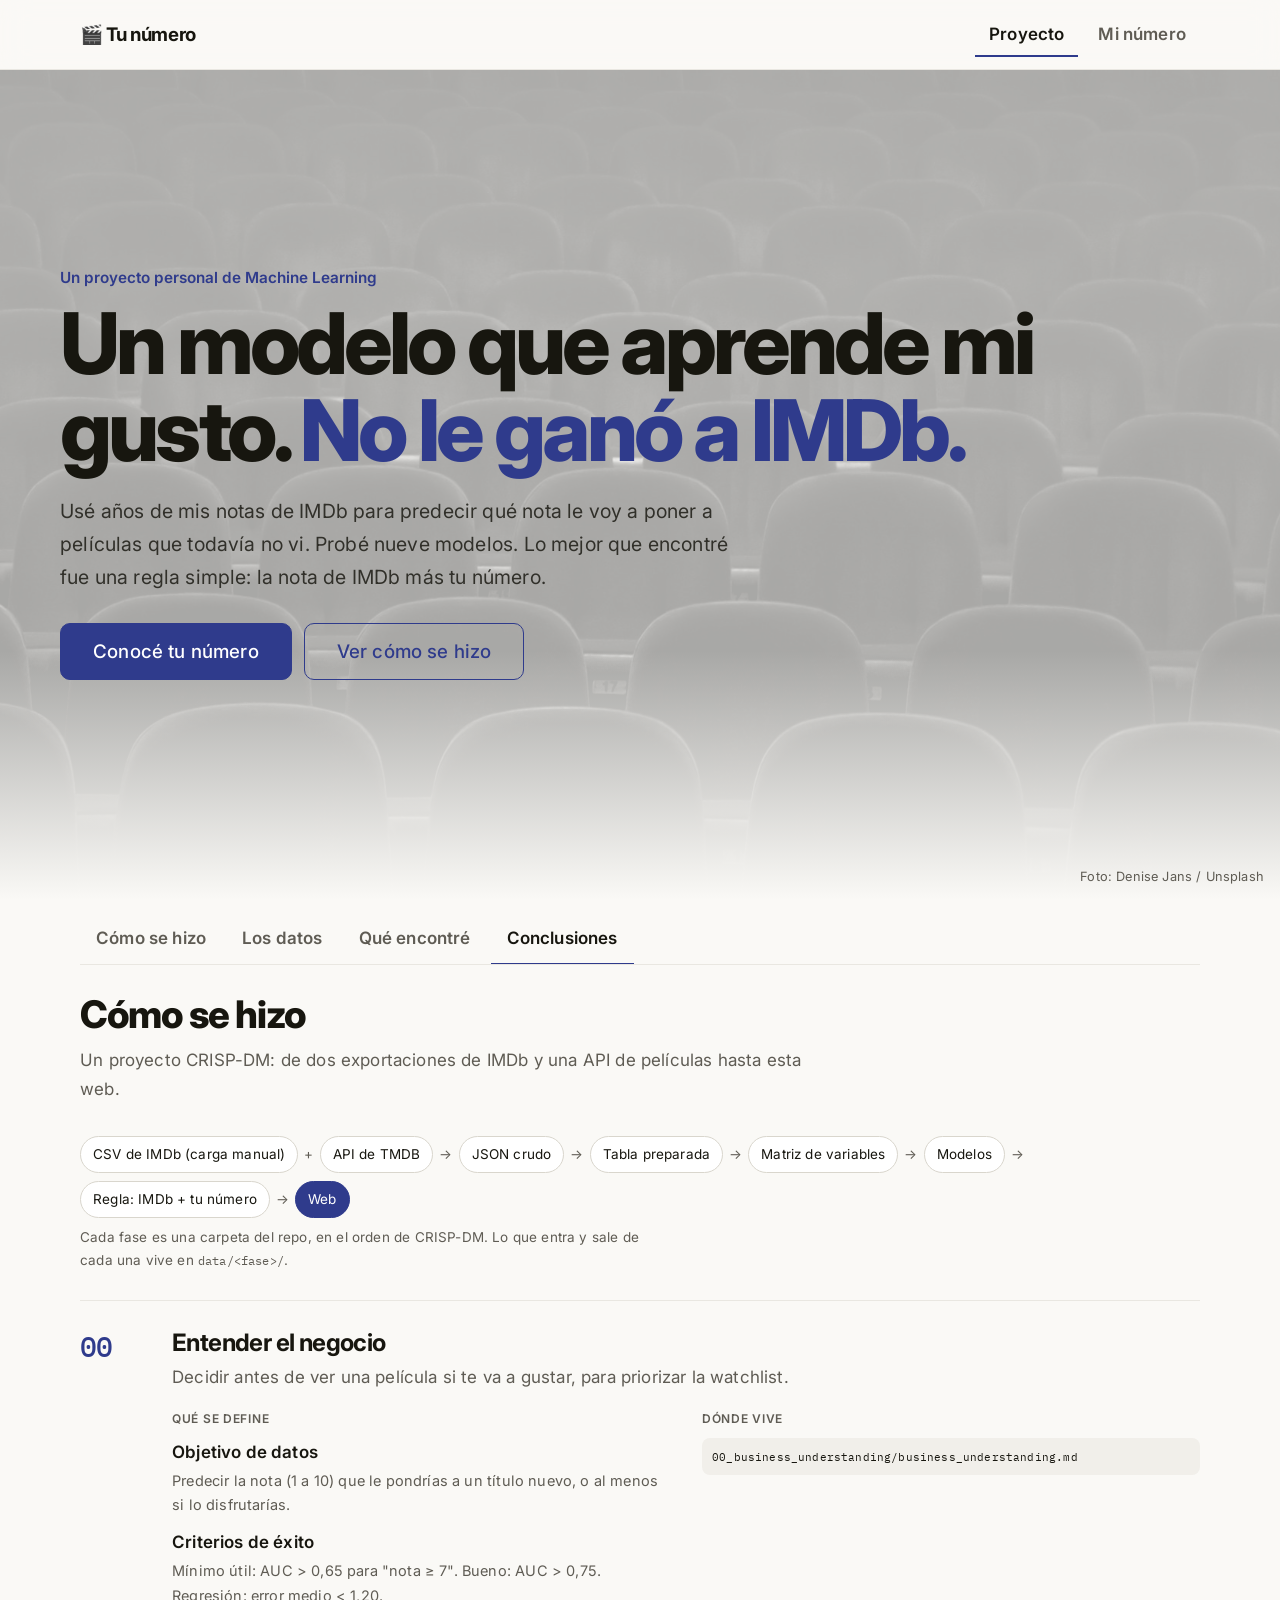
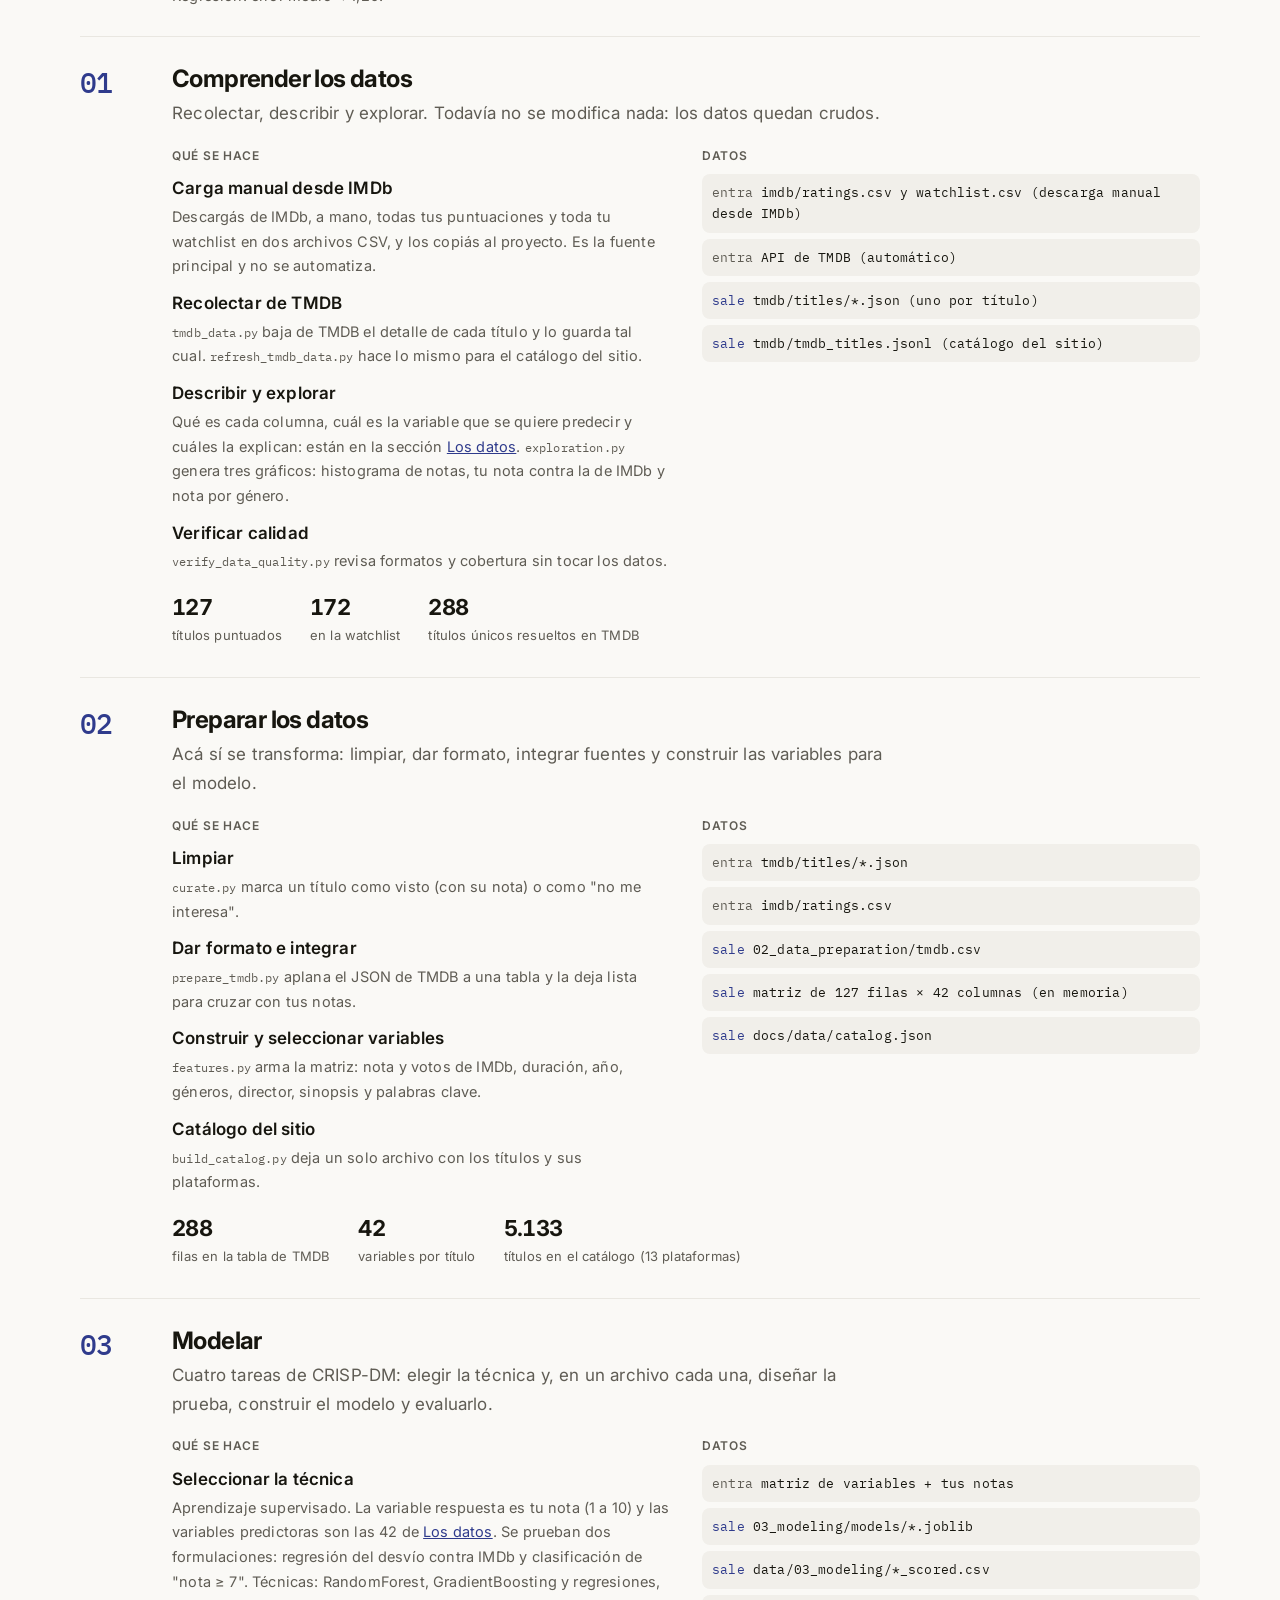
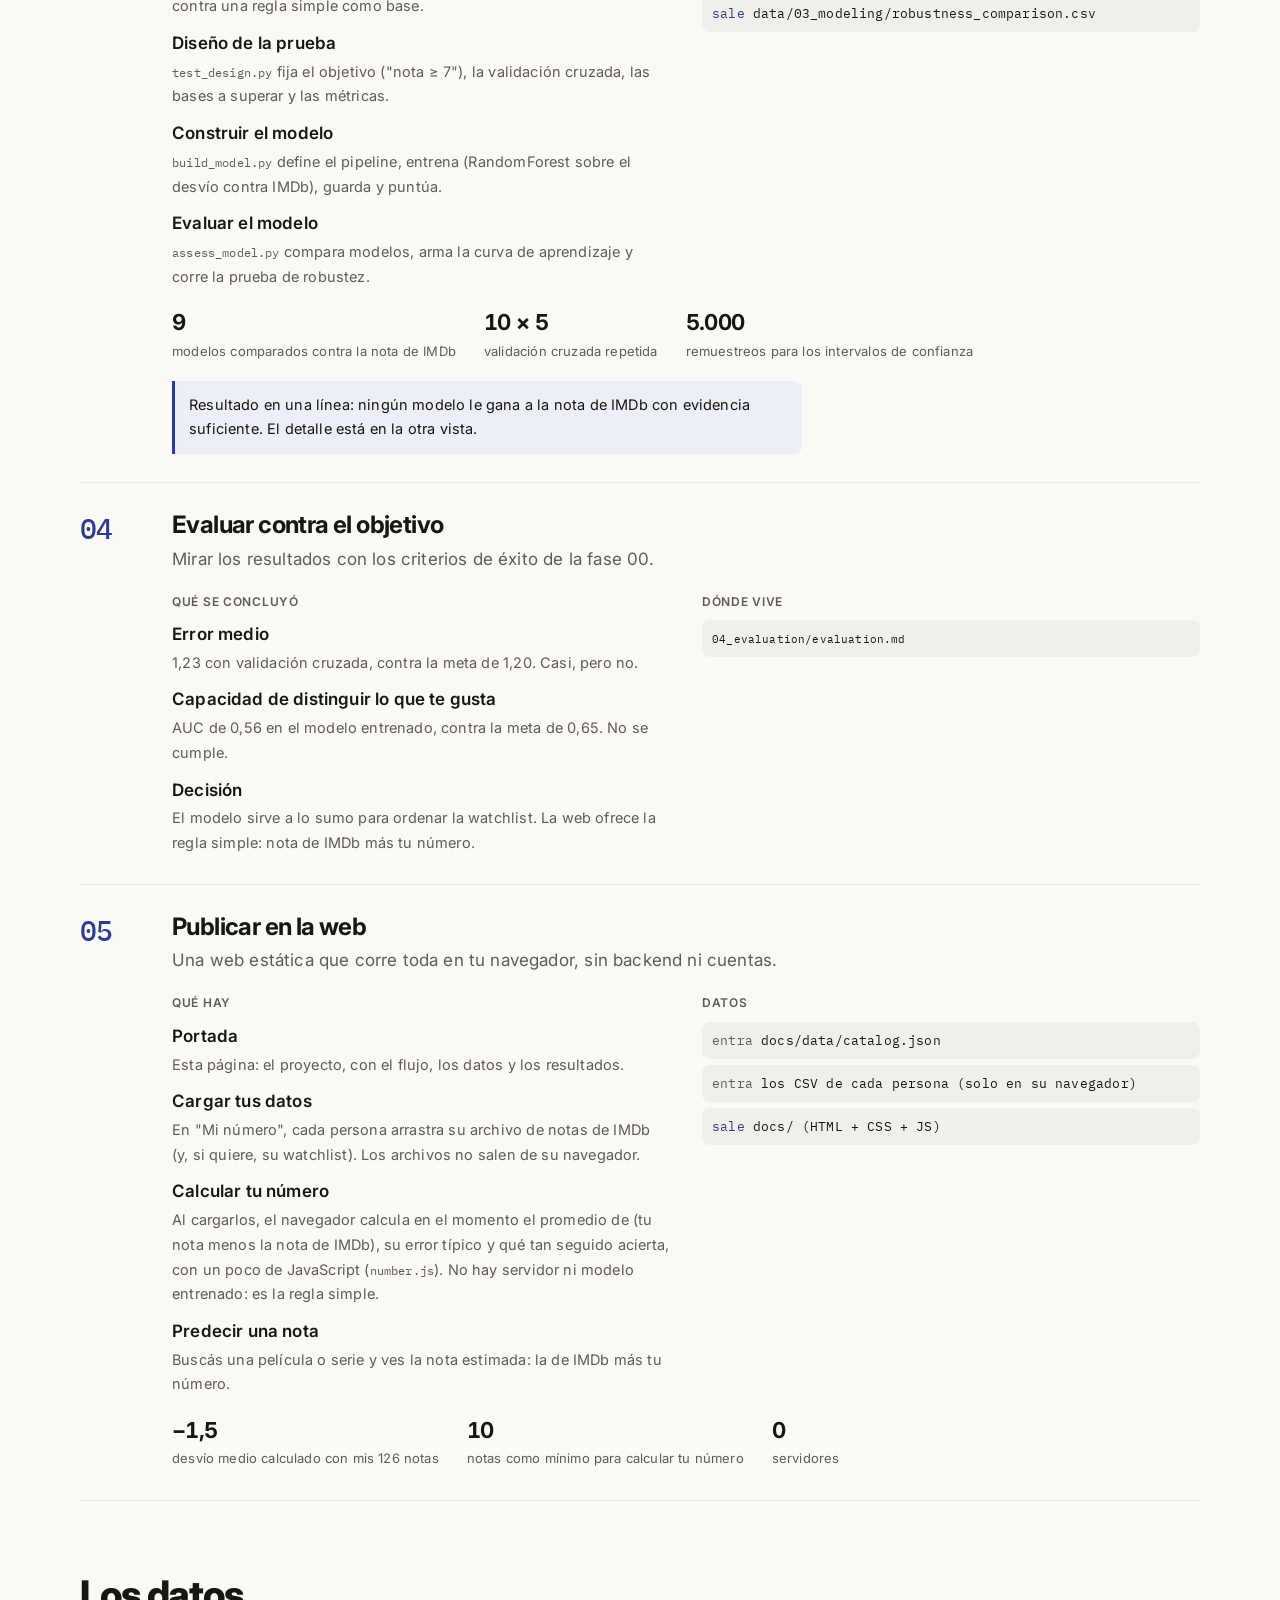
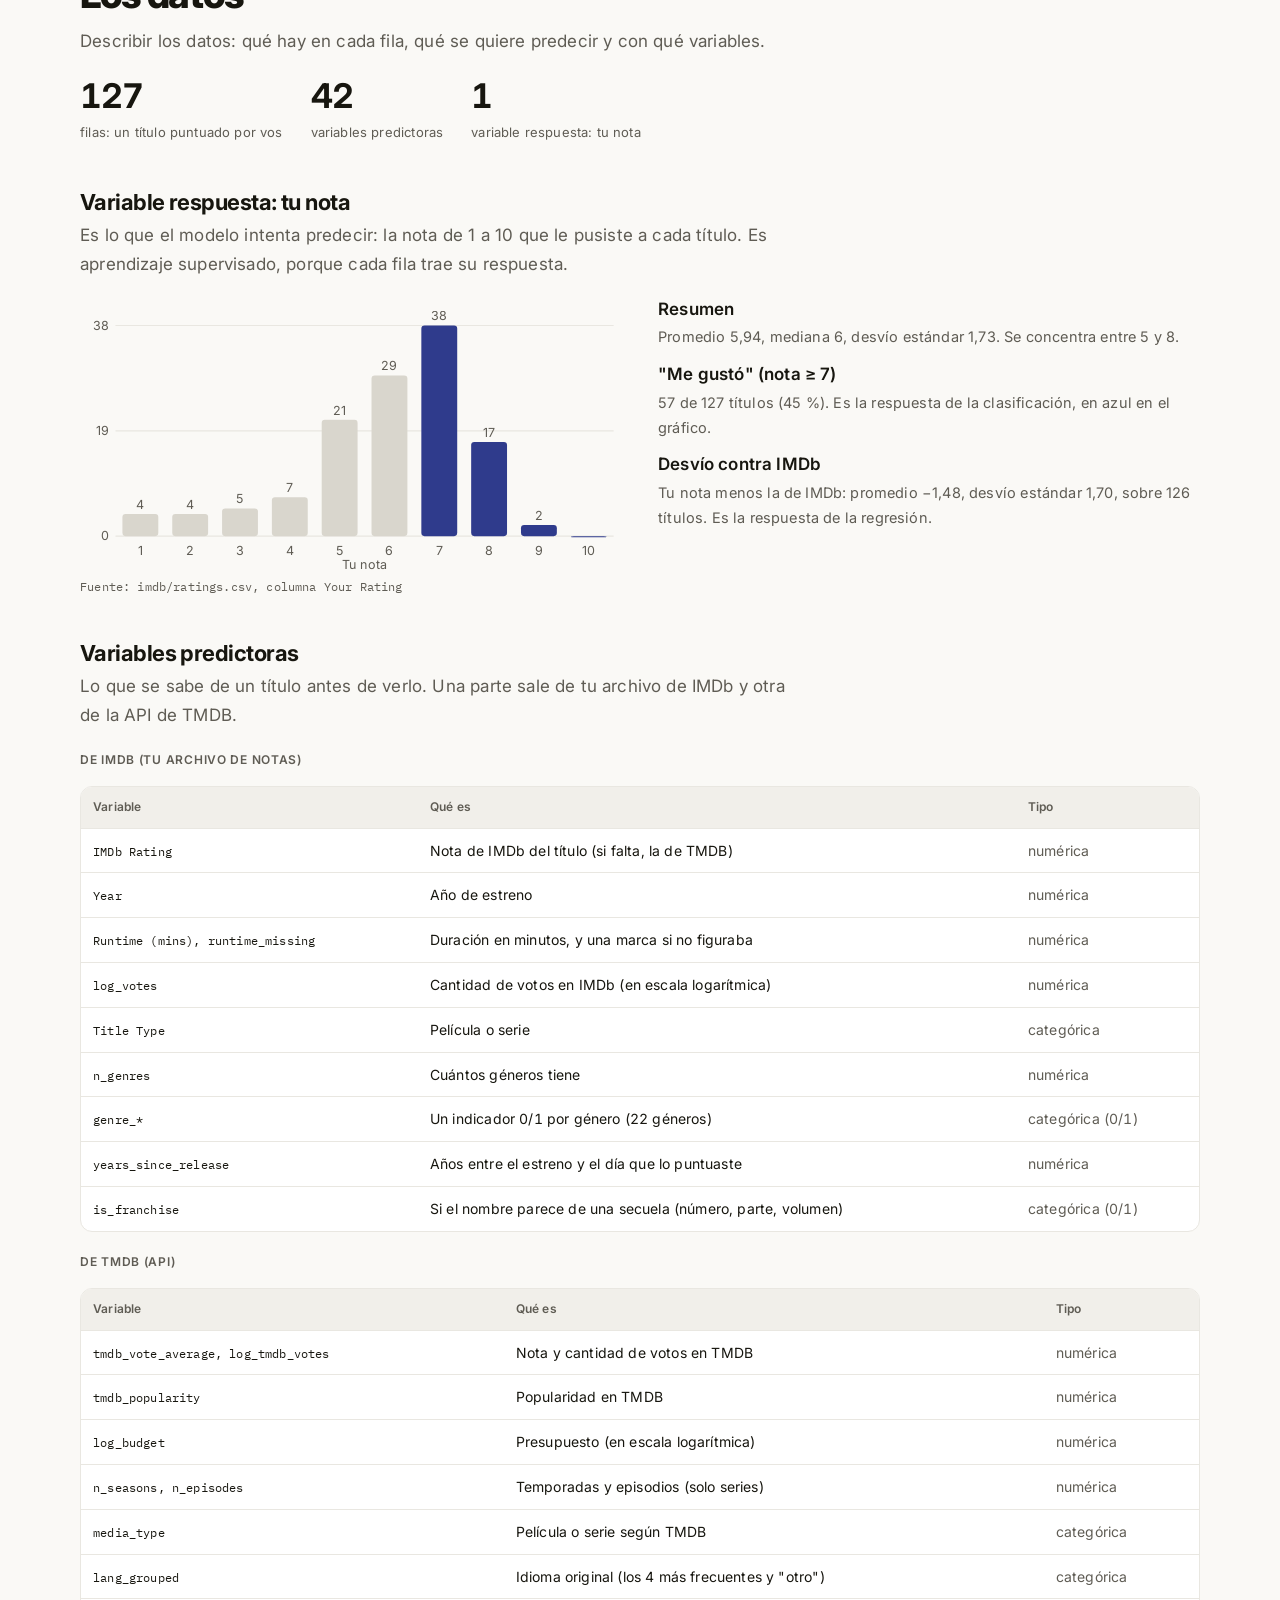
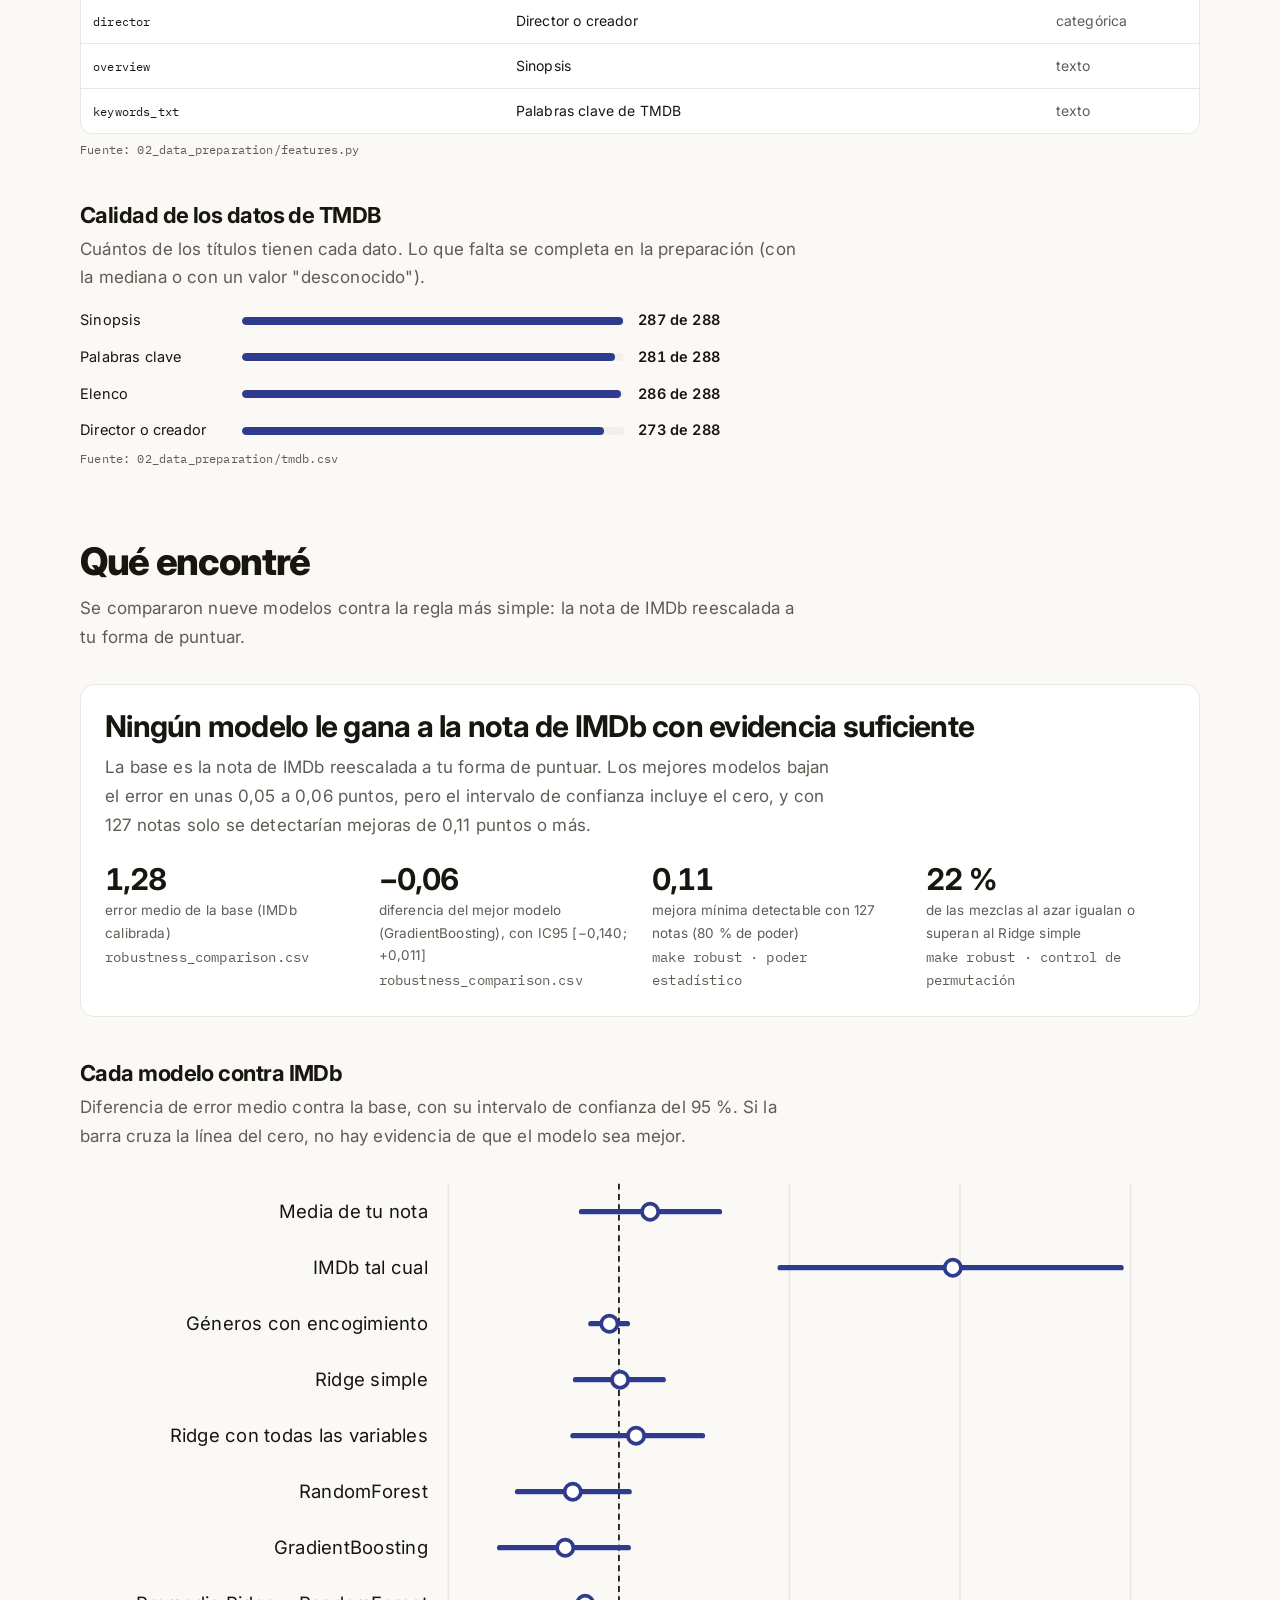
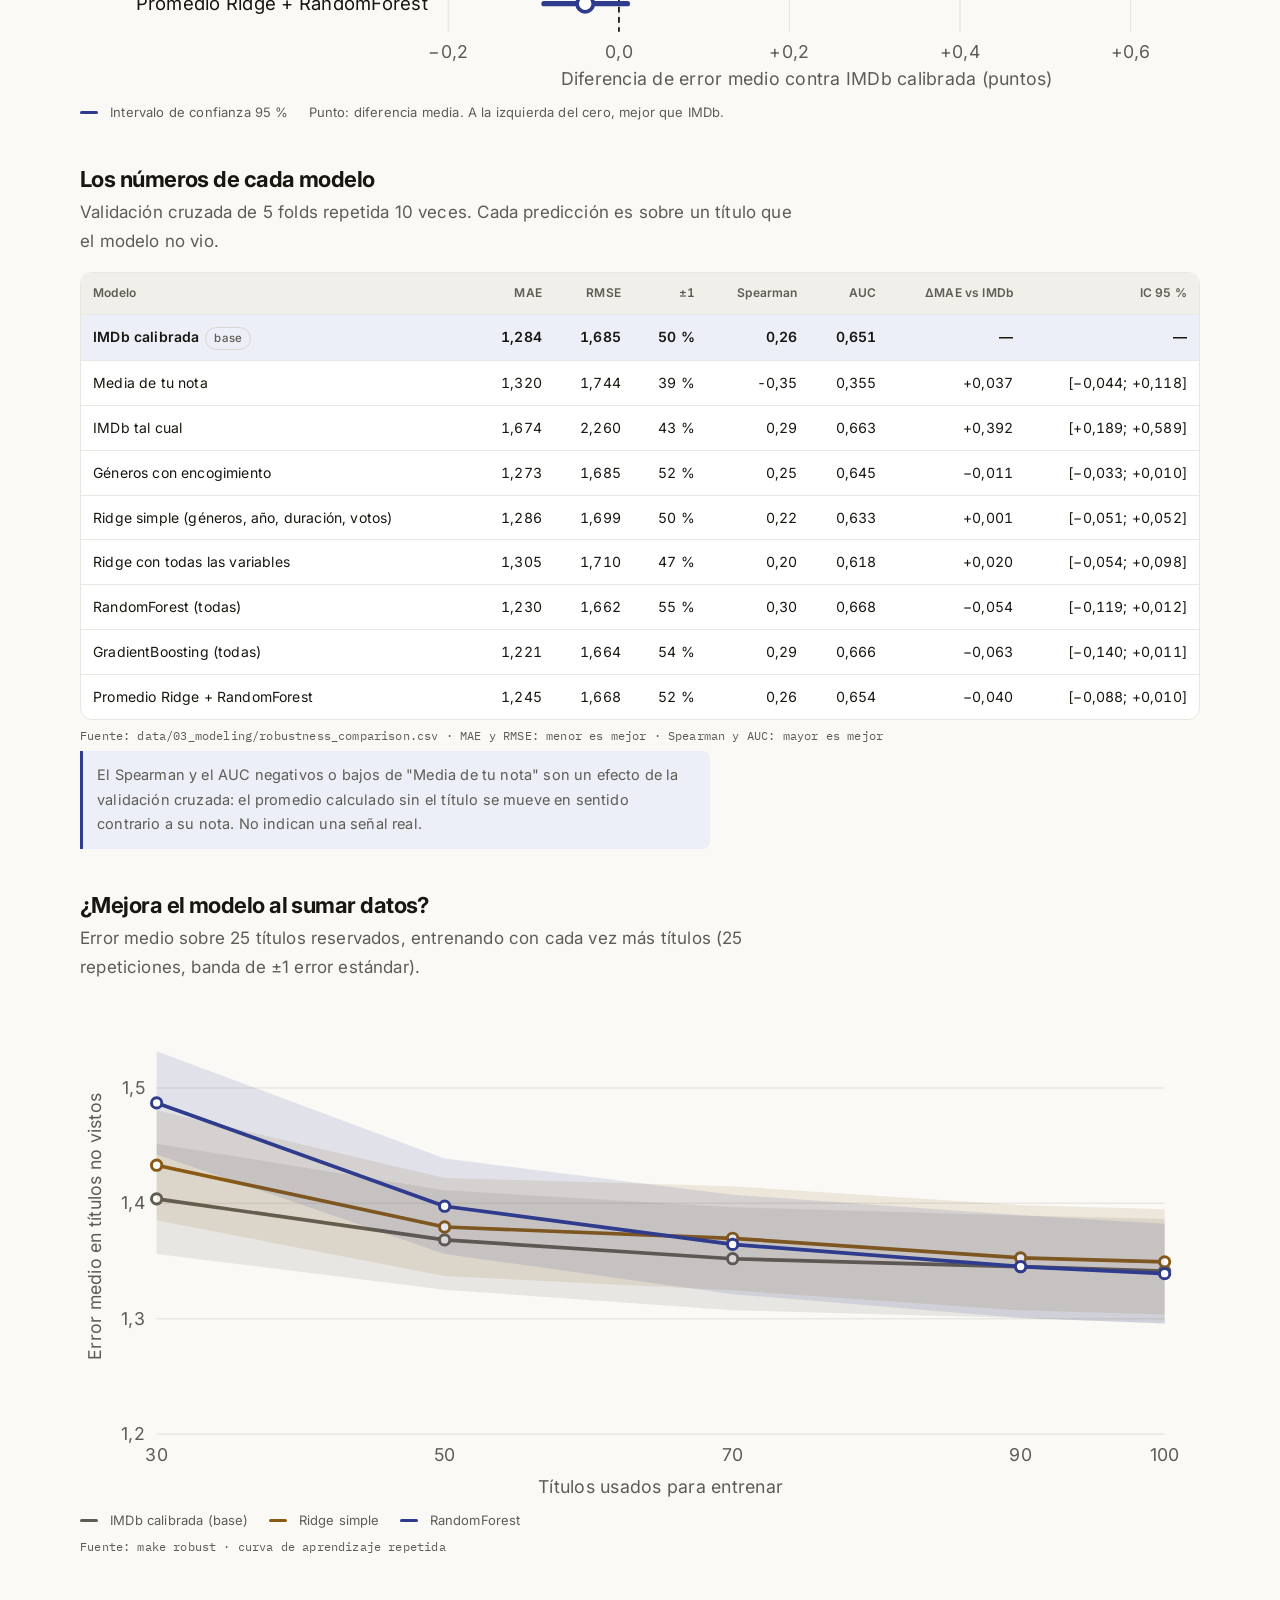
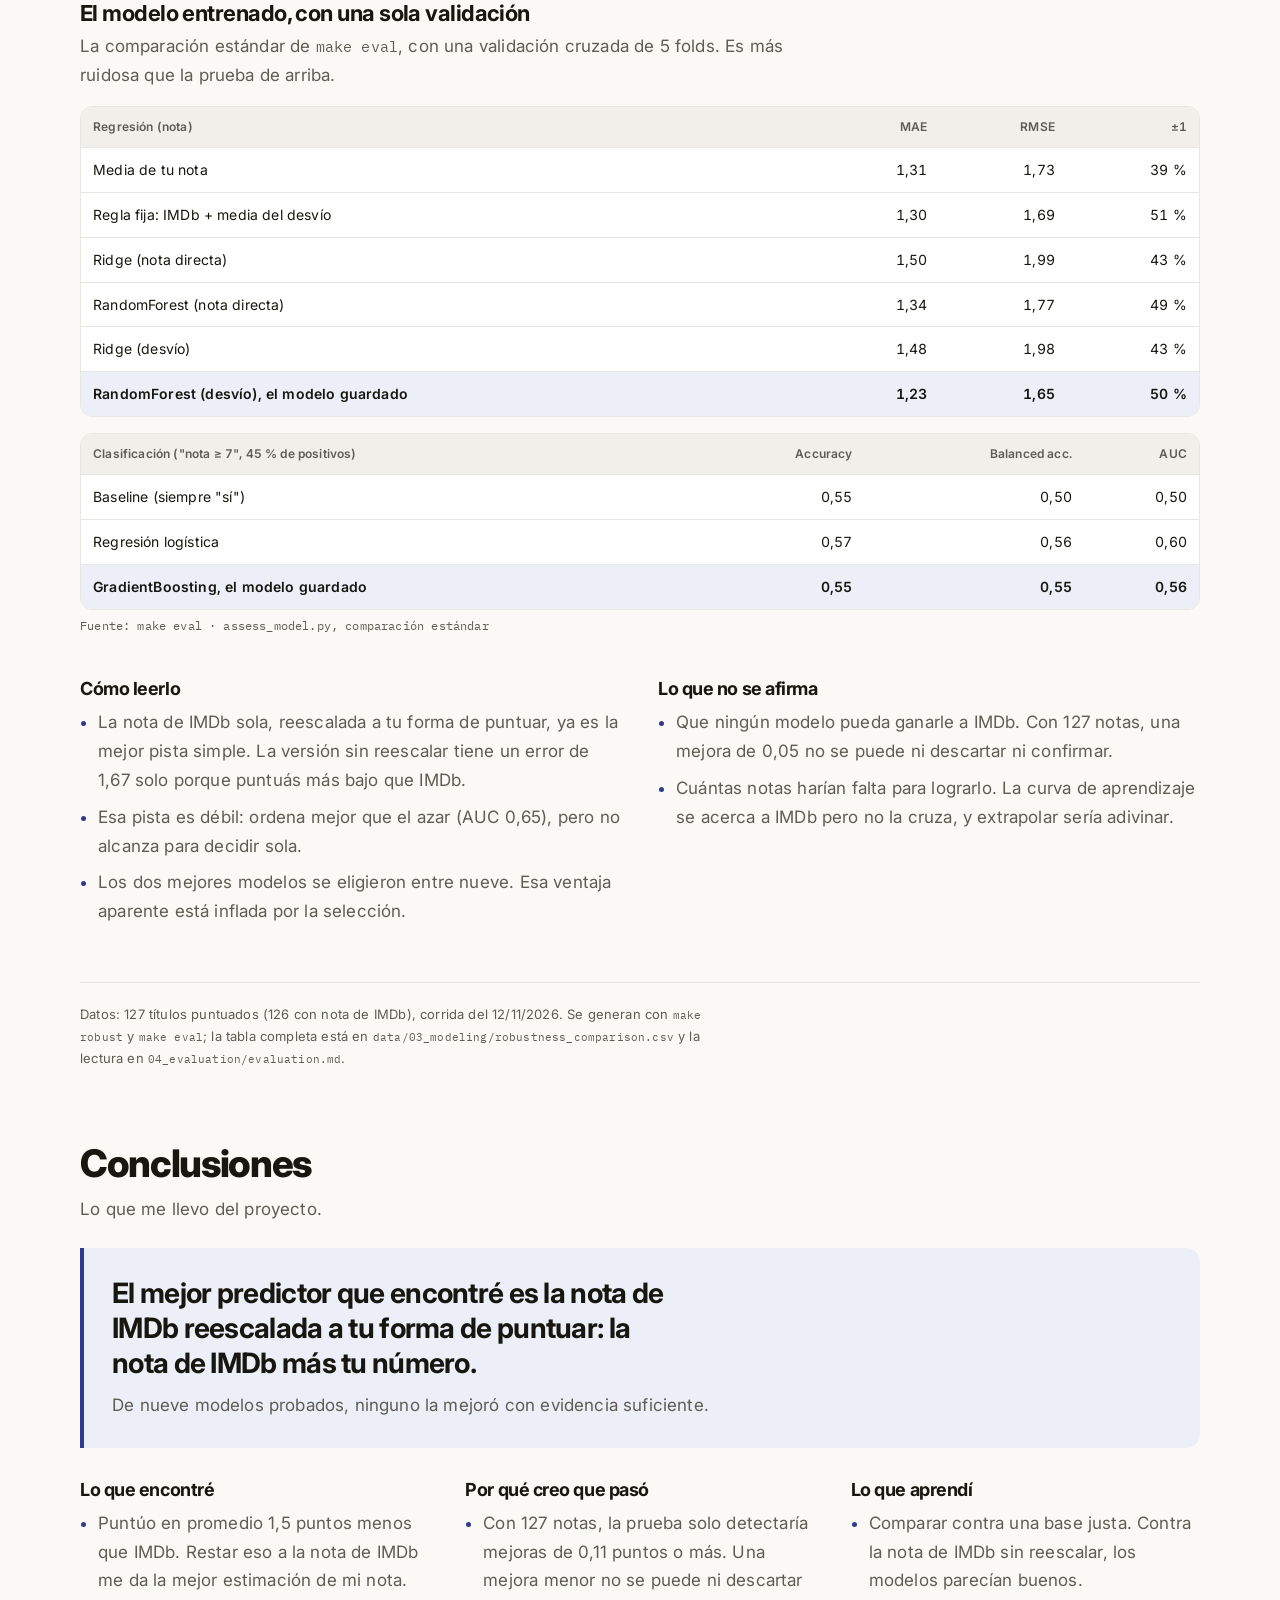
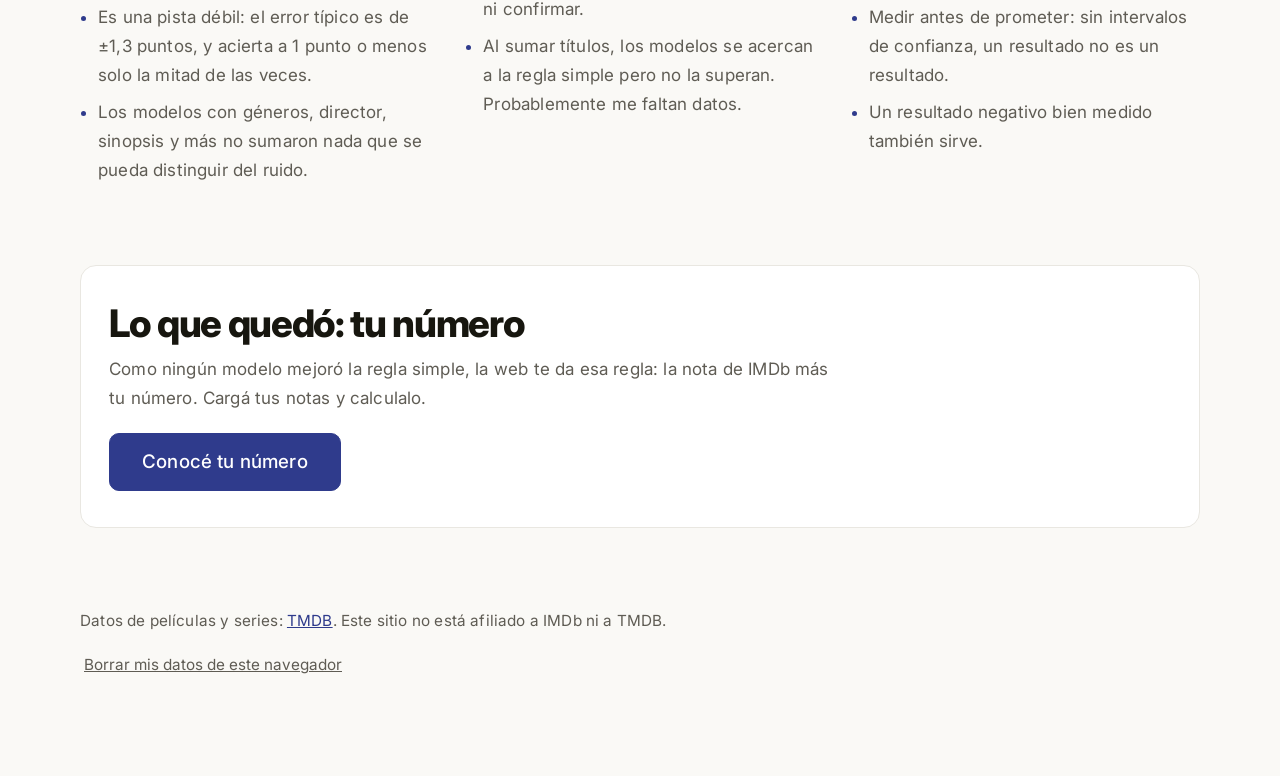
==== docs/index.html @ 3ed91763 "Web: portada del proyecto, página "Mi número" unificada y resultados del modelado - Portada = el pro" ====
<!doctype html>
<html lang="es">
<head>
<meta charset="utf-8">
<meta name="viewport" content="width=device-width, initial-scale=1">
<title>Tu número · Un modelo que no le ganó a IMDb</title>
<meta name="description" content="Intenté predecir con Machine Learning qué nota le voy a poner a una película, y ningún modelo le ganó a la nota de IMDb. Conocé el proyecto y tu propio número.">
<link rel="icon" href="data:image/svg+xml,%3Csvg xmlns='http://www.w3.org/2000/svg' viewBox='0 0 100 100'%3E%3Ctext y='.9em' font-size='90'%3E%F0%9F%8E%AC%3C/text%3E%3C/svg%3E">
<link rel="preconnect" href="https://fonts.googleapis.com">
<link rel="preconnect" href="https://fonts.gstatic.com" crossorigin>
<link rel="stylesheet" href="https://fonts.googleapis.com/css2?family=Inter:wght@400;500;600;700;800&family=IBM+Plex+Mono:wght@400;500&display=swap" media="print" onload="this.media='all'">
<noscript><link rel="stylesheet" href="https://fonts.googleapis.com/css2?family=Inter:wght@400;500;600;700;800&family=IBM+Plex+Mono:wght@400;500&display=swap"></noscript>
<link rel="stylesheet" href="css/style.css">
<link rel="stylesheet" href="css/proyecto.css">
<link rel="preload" as="fetch" href="data/model_results.json" crossorigin="anonymous">
<link rel="preload" as="image" href="media/hero.jpg" fetchpriority="high">
<script type="speculationrules">{"prerender":[{"urls":["index.html","numero.html"],"eagerness":"moderate"}]}</script>
</head>
<body>
<header id="siteHeader"></header>
<script src="js/storage.js"></script>
<script src="js/shared.js"></script>
<script>renderHeader("proyecto")</script>

<section class="hero" id="inicio">
  <div class="hero-inner">
    <p class="eyebrow">Un proyecto personal de Machine Learning</p>
    <h1 class="hero-title">Un modelo que aprende mi gusto. <span class="kw">No le ganó a IMDb.</span></h1>
    <p class="hero-sub">Usé años de mis notas de IMDb para predecir qué nota le voy a poner a películas que todavía no vi. Probé nueve modelos. Lo mejor que encontré fue una regla simple: la nota de IMDb más tu número.</p>
    <div class="hero-actions">
      <a class="btn btn--hero" href="numero.html">Conocé tu número</a>
      <a class="btn btn--ghost btn--hero" href="#flujo">Ver cómo se hizo</a>
    </div>
  </div>
  <div class="hero-credit">Foto: Denise Jans / Unsplash</div>
</section>

<main class="wrap proy">
  <nav class="secnav" aria-label="Secciones de la página">
    <a href="#flujo">Cómo se hizo</a>
    <a href="#datos">Los datos</a>
    <a href="#resultados">Qué encontré</a>
    <a href="#conclusiones">Conclusiones</a>
  </nav>
  <section id="flujo" aria-labelledby="h-flujo">
    <h2 class="part" id="h-flujo">Cómo se hizo</h2>
    <p class="part-sub">Un proyecto CRISP-DM: de dos exportaciones de IMDb y una API de películas hasta esta web.</p>
    <div class="route" aria-label="Recorrido del dato">
      <span class="node">CSV de IMDb (carga manual)</span><span class="arrow">+</span><span class="node">API de TMDB</span>
      <span class="arrow">→</span><span class="node">JSON crudo</span>
      <span class="arrow">→</span><span class="node">Tabla preparada</span>
      <span class="arrow">→</span><span class="node">Matriz de variables</span>
      <span class="arrow">→</span><span class="node">Modelos</span>
      <span class="arrow">→</span><span class="node">Regla: IMDb + tu número</span>
      <span class="arrow">→</span><span class="node end">Web</span>
    </div>
    <p class="route-cap">Cada fase es una carpeta del repo, en el orden de CRISP-DM. Lo que entra y sale de cada una vive en <code>data/&lt;fase&gt;/</code>.</p>

    <div class="phases">
      <article class="phase">
        <div class="num">00</div>
        <div>
          <h2>Entender el negocio</h2>
          <p class="what">Decidir antes de ver una película si te va a gustar, para priorizar la watchlist.</p>
          <div class="cols">
            <div>
              <div class="label">Qué se define</div>
              <ul class="tasks">
                <li><b>Objetivo de datos</b><span>Predecir la nota (1 a 10) que le pondrías a un título nuevo, o al menos si lo disfrutarías.</span></li>
                <li><b>Criterios de éxito</b><span>Mínimo útil: AUC &gt; 0,65 para "nota ≥ 7". Bueno: AUC &gt; 0,75. Regresión: error medio &lt; 1,20.</span></li>
              </ul>
            </div>
            <div>
              <div class="label">Dónde vive</div>
              <div class="io"><div><span class="mono">00_business_understanding/business_understanding.md</span></div></div>
            </div>
          </div>
        </div>
      </article>

      <article class="phase">
        <div class="num">01</div>
        <div>
          <h2>Comprender los datos</h2>
          <p class="what">Recolectar, describir y explorar. Todavía no se modifica nada: los datos quedan crudos.</p>
          <div class="cols">
            <div>
              <div class="label">Qué se hace</div>
              <ul class="tasks">
                <li><b>Carga manual desde IMDb</b><span>Descargás de IMDb, a mano, todas tus puntuaciones y toda tu watchlist en dos archivos CSV, y los copiás al proyecto. Es la fuente principal y no se automatiza.</span></li>
                <li><b>Recolectar de TMDB</b><span><code>tmdb_data.py</code> baja de TMDB el detalle de cada título y lo guarda tal cual. <code>refresh_tmdb_data.py</code> hace lo mismo para el catálogo del sitio.</span></li>
                <li><b>Describir y explorar</b><span>Qué es cada columna, cuál es la variable que se quiere predecir y cuáles la explican: están en la sección <a href="#datos">Los datos</a>. <code>exploration.py</code> genera tres gráficos: histograma de notas, tu nota contra la de IMDb y nota por género.</span></li>
                <li><b>Verificar calidad</b><span><code>verify_data_quality.py</code> revisa formatos y cobertura sin tocar los datos.</span></li>
              </ul>
            </div>
            <div>
              <div class="label">Datos</div>
              <div class="io">
                <div class="in">imdb/ratings.csv y watchlist.csv (descarga manual desde IMDb)</div>
                <div class="in">API de TMDB (automático)</div>
                <div class="out">tmdb/titles/*.json (uno por título)</div>
                <div class="out">tmdb/tmdb_titles.jsonl (catálogo del sitio)</div>
              </div>
            </div>
          </div>
          <div class="facts">
            <div class="fact"><b>127</b><span>títulos puntuados</span></div>
            <div class="fact"><b>172</b><span>en la watchlist</span></div>
            <div class="fact"><b>288</b><span>títulos únicos resueltos en TMDB</span></div>
          </div>
        </div>
      </article>

      <article class="phase">
        <div class="num">02</div>
        <div>
          <h2>Preparar los datos</h2>
          <p class="what">Acá sí se transforma: limpiar, dar formato, integrar fuentes y construir las variables para el modelo.</p>
          <div class="cols">
            <div>
              <div class="label">Qué se hace</div>
              <ul class="tasks">
                <li><b>Limpiar</b><span><code>curate.py</code> marca un título como visto (con su nota) o como "no me interesa".</span></li>
                <li><b>Dar formato e integrar</b><span><code>prepare_tmdb.py</code> aplana el JSON de TMDB a una tabla y la deja lista para cruzar con tus notas.</span></li>
                <li><b>Construir y seleccionar variables</b><span><code>features.py</code> arma la matriz: nota y votos de IMDb, duración, año, géneros, director, sinopsis y palabras clave.</span></li>
                <li><b>Catálogo del sitio</b><span><code>build_catalog.py</code> deja un solo archivo con los títulos y sus plataformas.</span></li>
              </ul>
            </div>
            <div>
              <div class="label">Datos</div>
              <div class="io">
                <div class="in">tmdb/titles/*.json</div>
                <div class="in">imdb/ratings.csv</div>
                <div class="out">02_data_preparation/tmdb.csv</div>
                <div class="out">matriz de 127 filas × 42 columnas (en memoria)</div>
                <div class="out">docs/data/catalog.json</div>
              </div>
            </div>
          </div>
          <div class="facts">
            <div class="fact"><b>288</b><span>filas en la tabla de TMDB</span></div>
            <div class="fact"><b>42</b><span>variables por título</span></div>
            <div class="fact"><b>5.133</b><span>títulos en el catálogo (13 plataformas)</span></div>
          </div>
        </div>
      </article>

      <article class="phase">
        <div class="num">03</div>
        <div>
          <h2>Modelar</h2>
          <p class="what">Cuatro tareas de CRISP-DM: elegir la técnica y, en un archivo cada una, diseñar la prueba, construir el modelo y evaluarlo.</p>
          <div class="cols">
            <div>
              <div class="label">Qué se hace</div>
              <ul class="tasks">
                <li><b>Seleccionar la técnica</b><span>Aprendizaje supervisado. La variable respuesta es tu nota (1 a 10) y las variables predictoras son las 42 de <a href="#datos">Los datos</a>. Se prueban dos formulaciones: regresión del desvío contra IMDb y clasificación de "nota ≥ 7". Técnicas: RandomForest, GradientBoosting y regresiones, contra una regla simple como base.</span></li>
                <li><b>Diseño de la prueba</b><span><code>test_design.py</code> fija el objetivo ("nota ≥ 7"), la validación cruzada, las bases a superar y las métricas.</span></li>
                <li><b>Construir el modelo</b><span><code>build_model.py</code> define el pipeline, entrena (RandomForest sobre el desvío contra IMDb), guarda y puntúa.</span></li>
                <li><b>Evaluar el modelo</b><span><code>assess_model.py</code> compara modelos, arma la curva de aprendizaje y corre la prueba de robustez.</span></li>
              </ul>
            </div>
            <div>
              <div class="label">Datos</div>
              <div class="io">
                <div class="in">matriz de variables + tus notas</div>
                <div class="out">03_modeling/models/*.joblib</div>
                <div class="out">data/03_modeling/*_scored.csv</div>
                <div class="out">data/03_modeling/robustness_comparison.csv</div>
              </div>
            </div>
          </div>
          <div class="facts">
            <div class="fact"><b>9</b><span>modelos comparados contra la nota de IMDb</span></div>
            <div class="fact"><b>10 × 5</b><span>validación cruzada repetida</span></div>
            <div class="fact"><b>5.000</b><span>remuestreos para los intervalos de confianza</span></div>
          </div>
          <div class="note-box">Resultado en una línea: ningún modelo le gana a la nota de IMDb con evidencia suficiente. El detalle está en la otra vista.</div>
        </div>
      </article>

      <article class="phase">
        <div class="num">04</div>
        <div>
          <h2>Evaluar contra el objetivo</h2>
          <p class="what">Mirar los resultados con los criterios de éxito de la fase 00.</p>
          <div class="cols">
            <div>
              <div class="label">Qué se concluyó</div>
              <ul class="tasks">
                <li><b>Error medio</b><span>1,23 con validación cruzada, contra la meta de 1,20. Casi, pero no.</span></li>
                <li><b>Capacidad de distinguir lo que te gusta</b><span>AUC de 0,56 en el modelo entrenado, contra la meta de 0,65. No se cumple.</span></li>
                <li><b>Decisión</b><span>El modelo sirve a lo sumo para ordenar la watchlist. La web ofrece la regla simple: nota de IMDb más tu número.</span></li>
              </ul>
            </div>
            <div>
              <div class="label">Dónde vive</div>
              <div class="io"><div><span class="mono">04_evaluation/evaluation.md</span></div></div>
            </div>
          </div>
        </div>
      </article>

      <article class="phase">
        <div class="num">05</div>
        <div>
          <h2>Publicar en la web</h2>
          <p class="what">Una web estática que corre toda en tu navegador, sin backend ni cuentas.</p>
          <div class="cols">
            <div>
              <div class="label">Qué hay</div>
              <ul class="tasks">
                <li><b>Portada</b><span>Esta página: el proyecto, con el flujo, los datos y los resultados.</span></li>
                <li><b>Cargar tus datos</b><span>En "Mi número", cada persona arrastra su archivo de notas de IMDb (y, si quiere, su watchlist). Los archivos no salen de su navegador.</span></li>
                <li><b>Calcular tu número</b><span>Al cargarlos, el navegador calcula en el momento el promedio de (tu nota menos la nota de IMDb), su error típico y qué tan seguido acierta, con un poco de JavaScript (<code>number.js</code>). No hay servidor ni modelo entrenado: es la regla simple.</span></li>
                <li><b>Predecir una nota</b><span>Buscás una película o serie y ves la nota estimada: la de IMDb más tu número.</span></li>
              </ul>
            </div>
            <div>
              <div class="label">Datos</div>
              <div class="io">
                <div class="in">docs/data/catalog.json</div>
                <div class="in">los CSV de cada persona (solo en su navegador)</div>
                <div class="out">docs/ (HTML + CSS + JS)</div>
              </div>
            </div>
          </div>
          <div class="facts">
            <div class="fact"><b>−1,5</b><span>desvío medio calculado con mis 126 notas</span></div>
            <div class="fact"><b>10</b><span>notas como mínimo para calcular tu número</span></div>
            <div class="fact"><b>0</b><span>servidores</span></div>
          </div>
        </div>
      </article>
    </div>
  </section>

  
  <section id="datos" aria-labelledby="h-datos">
    <h2 class="part" id="h-datos">Los datos</h2>
    <p class="part-sub">Describir los datos: qué hay en cada fila, qué se quiere predecir y con qué variables.</p>

    <div class="facts big">
      <div class="fact"><b id="d-rows"></b><span>filas: un título puntuado por vos</span></div>
      <div class="fact"><b id="d-pred-n"></b><span>variables predictoras</span></div>
      <div class="fact"><b>1</b><span>variable respuesta: tu nota</span></div>
    </div>

    <div class="sect">
      <h3>Variable respuesta: tu nota</h3>
      <p>Es lo que el modelo intenta predecir: la nota de 1 a 10 que le pusiste a cada título. Es aprendizaje supervisado, porque cada fila trae su respuesta.</p>
      <div class="two">
        <div>
          <div class="chart" id="d-histo" role="img" aria-label="Cantidad de títulos por nota"></div>
          <span class="src">Fuente: imdb/ratings.csv, columna Your Rating</span>
        </div>
        <div>
          <ul class="tasks" id="d-resp"></ul>
        </div>
      </div>
    </div>

    <div class="sect">
      <h3>Variables predictoras</h3>
      <p>Lo que se sabe de un título antes de verlo. Una parte sale de tu archivo de IMDb y otra de la API de TMDB.</p>
      <div id="d-pred"></div>
      <span class="src">Fuente: 02_data_preparation/features.py</span>
    </div>

    <div class="sect">
      <h3>Calidad de los datos de TMDB</h3>
      <p>Cuántos de los títulos tienen cada dato. Lo que falta se completa en la preparación (con la mediana o con un valor "desconocido").</p>
      <div id="d-quality" class="quality"></div>
      <span class="src">Fuente: 02_data_preparation/tmdb.csv</span>
    </div>
  </section>

<section id="resultados" aria-labelledby="h-resultados">
    <h2 class="part" id="h-resultados">Qué encontré</h2>
    <p class="part-sub">Se compararon nueve modelos contra la regla más simple: la nota de IMDb reescalada a tu forma de puntuar.</p>
    <div class="verdict">
      <h2>Ningún modelo le gana a la nota de IMDb con evidencia suficiente</h2>
      <p>La base es la nota de IMDb reescalada a tu forma de puntuar. Los mejores modelos bajan el error en unas 0,05 a 0,06 puntos, pero el intervalo de confianza incluye el cero, y con 127 notas solo se detectarían mejoras de 0,11 puntos o más.</p>
      <div class="stats">
        <div class="stat"><b id="s-base"></b><span>error medio de la base (IMDb calibrada)</span><span class="src">robustness_comparison.csv</span></div>
        <div class="stat"><b id="s-best"></b><span id="s-best-l"></span><span class="src">robustness_comparison.csv</span></div>
        <div class="stat"><b>0,11</b><span>mejora mínima detectable con 127 notas (80 % de poder)</span><span class="src">make robust · poder estadístico</span></div>
        <div class="stat"><b>22 %</b><span>de las mezclas al azar igualan o superan al Ridge simple</span><span class="src">make robust · control de permutación</span></div>
      </div>
    </div>

    <div class="sect">
      <h3>Cada modelo contra IMDb</h3>
      <p>Diferencia de error medio contra la base, con su intervalo de confianza del 95 %. Si la barra cruza la línea del cero, no hay evidencia de que el modelo sea mejor.</p>
      <div class="chart" id="forest" role="img" aria-label="Diferencia de error medio de cada modelo contra la nota de IMDb calibrada, con intervalo de confianza"></div>
      <div class="legend"><span><i style="background:var(--accent)"></i>Intervalo de confianza 95 %</span><span>Punto: diferencia media. A la izquierda del cero, mejor que IMDb.</span></div>
    </div>

    <div class="sect">
      <h3>Los números de cada modelo</h3>
      <p>Validación cruzada de 5 folds repetida 10 veces. Cada predicción es sobre un título que el modelo no vio.</p>
      <div class="table-wrap"><table id="tbl"></table></div>
      <span class="src">Fuente: data/03_modeling/robustness_comparison.csv · MAE y RMSE: menor es mejor · Spearman y AUC: mayor es mejor</span>
      <p class="note-box">El Spearman y el AUC negativos o bajos de "Media de tu nota" son un efecto de la validación cruzada: el promedio calculado sin el título se mueve en sentido contrario a su nota. No indican una señal real.</p>
    </div>

    <div class="sect">
      <h3>¿Mejora el modelo al sumar datos?</h3>
      <p>Error medio sobre 25 títulos reservados, entrenando con cada vez más títulos (25 repeticiones, banda de ±1 error estándar).</p>
      <div class="chart" id="lc" role="img" aria-label="Curva de aprendizaje del error medio según la cantidad de títulos de entrenamiento"></div>
      <div class="legend" id="lc-leg"></div>
      <span class="src">Fuente: make robust · curva de aprendizaje repetida</span>
    </div>

    <div class="sect">
      <h3>El modelo entrenado, con una sola validación</h3>
      <p>La comparación estándar de <code>make eval</code>, con una validación cruzada de 5 folds. Es más ruidosa que la prueba de arriba.</p>
      <div class="table-wrap"><table>
        <tr><th>Regresión (nota)</th><th>MAE</th><th>RMSE</th><th>±1</th></tr>
        <tr><td>Media de tu nota</td><td>1,31</td><td>1,73</td><td>39 %</td></tr>
        <tr><td>Regla fija: IMDb + media del desvío</td><td>1,30</td><td>1,69</td><td>51 %</td></tr>
        <tr><td>Ridge (nota directa)</td><td>1,50</td><td>1,99</td><td>43 %</td></tr>
        <tr><td>RandomForest (nota directa)</td><td>1,34</td><td>1,77</td><td>49 %</td></tr>
        <tr><td>Ridge (desvío)</td><td>1,48</td><td>1,98</td><td>43 %</td></tr>
        <tr class="base"><td>RandomForest (desvío), el modelo guardado</td><td>1,23</td><td>1,65</td><td>50 %</td></tr>
      </table></div>
      <div class="table-wrap"><table>
        <tr><th>Clasificación ("nota ≥ 7", 45 % de positivos)</th><th>Accuracy</th><th>Balanced acc.</th><th>AUC</th></tr>
        <tr><td>Baseline (siempre "sí")</td><td>0,55</td><td>0,50</td><td>0,50</td></tr>
        <tr><td>Regresión logística</td><td>0,57</td><td>0,56</td><td>0,60</td></tr>
        <tr class="base"><td>GradientBoosting, el modelo guardado</td><td>0,55</td><td>0,55</td><td>0,56</td></tr>
      </table></div>
      <span class="src">Fuente: make eval · assess_model.py, comparación estándar</span>
    </div>

    <div class="read">
      <div>
        <h3>Cómo leerlo</h3>
        <ul>
          <li>La nota de IMDb sola, reescalada a tu forma de puntuar, ya es la mejor pista simple. La versión sin reescalar tiene un error de 1,67 solo porque puntuás más bajo que IMDb.</li>
          <li>Esa pista es débil: ordena mejor que el azar (AUC 0,65), pero no alcanza para decidir sola.</li>
          <li>Los dos mejores modelos se eligieron entre nueve. Esa ventaja aparente está inflada por la selección.</li>
        </ul>
      </div>
      <div>
        <h3>Lo que no se afirma</h3>
        <ul>
          <li>Que ningún modelo pueda ganarle a IMDb. Con 127 notas, una mejora de 0,05 no se puede ni descartar ni confirmar.</li>
          <li>Cuántas notas harían falta para lograrlo. La curva de aprendizaje se acerca a IMDb pero no la cruza, y extrapolar sería adivinar.</li>
        </ul>
      </div>
    </div>

    <footer class="proy-foot">
      <p>Datos: 127 títulos puntuados (126 con nota de IMDb), corrida del 12/11/2026. Se generan con <code>make robust</code> y <code>make eval</code>; la tabla completa está en <code>data/03_modeling/robustness_comparison.csv</code> y la lectura en <code>04_evaluation/evaluation.md</code>.</p>
    </footer>
  </section>

  <section id="conclusiones" aria-labelledby="h-conclusiones">
    <h2 class="part" id="h-conclusiones">Conclusiones</h2>
    <p class="part-sub">Lo que me llevo del proyecto.</p>

    <div class="finding">
      <p class="finding-main">El mejor predictor que encontré es la nota de IMDb reescalada a tu forma de puntuar: la nota de IMDb más tu número.</p>
      <p class="finding-sub">De nueve modelos probados, ninguno la mejoró con evidencia suficiente.</p>
    </div>

    <div class="read">
      <div>
        <h3>Lo que encontré</h3>
        <ul>
          <li>Puntúo en promedio 1,5 puntos menos que IMDb. Restar eso a la nota de IMDb me da la mejor estimación de mi nota.</li>
          <li>Es una pista débil: el error típico es de ±1,3 puntos, y acierta a 1 punto o menos solo la mitad de las veces.</li>
          <li>Los modelos con géneros, director, sinopsis y más no sumaron nada que se pueda distinguir del ruido.</li>
        </ul>
      </div>
      <div>
        <h3>Por qué creo que pasó</h3>
        <ul>
          <li>Con 127 notas, la prueba solo detectaría mejoras de 0,11 puntos o más. Una mejora menor no se puede ni descartar ni confirmar.</li>
          <li>Al sumar títulos, los modelos se acercan a la regla simple pero no la superan. Probablemente me faltan datos.</li>
        </ul>
      </div>
      <div>
        <h3>Lo que aprendí</h3>
        <ul>
          <li>Comparar contra una base justa. Contra la nota de IMDb sin reescalar, los modelos parecían buenos.</li>
          <li>Medir antes de prometer: sin intervalos de confianza, un resultado no es un resultado.</li>
          <li>Un resultado negativo bien medido también sirve.</li>
        </ul>
      </div>
    </div>
  </section>

  <section class="invite" aria-labelledby="h-invite">
    <h2 class="part" id="h-invite">Lo que quedó: tu número</h2>
    <p class="part-sub">Como ningún modelo mejoró la regla simple, la web te da esa regla: la nota de IMDb más tu número. Cargá tus notas y calculalo.</p>
    <a class="btn btn--hero" href="numero.html">Conocé tu número</a>
  </section>
</main>

<footer id="siteFooter"></footer>

<script defer src="js/pages/proyecto.js"></script>
</body>
</html>
---- docs/css/style.css ----
/* Tu número — estilos. Paleta clara con un solo acento; tipografía Inter; mucho aire y texto grande para leer sin esfuerzo
   (sin mayúsculas sostenidas, sin cursivas, sin texto justificado, contraste alto).
   Modo oscuro desactivado a propósito mientras se prueba la paleta clara (para reactivarlo, redefinir los tokens
   dentro de @media (prefers-color-scheme: dark)). Para sumar una página: ver NAV en js/shared.js. */
:root {
  --bg: #faf9f6; --bg-subtle: #f1efea; --card: #ffffff; --ink: #17160f;
  --muted: #5f5c54; --border: #d9d6cd; --border-soft: #e9e7e1;
  --accent: #2f3b8c; --accent-soft: #eceef8; --accent-contrast: #ffffff;
  --radius-sm: 10px; --radius: 14px; --radius-lg: 18px;
  --nav-h: 60px;
  --max-w: 1160px;
  --shadow-xs: 0 1px 2px rgba(20, 19, 15, .05);
}
[hidden] { display: none !important; }
* { box-sizing: border-box; }
html { font-size: 17px; }
body { margin: 0; background: var(--bg); color: var(--ink);
  font: 400 1rem/1.7 "Inter", -apple-system, BlinkMacSystemFont, "Segoe UI", Roboto, sans-serif;
  letter-spacing: 0.01em; -webkit-font-smoothing: antialiased; }
h1, h2 { font-weight: 700; }
h1 { font-size: 2.2rem; line-height: 1.15; margin: 8px 0; letter-spacing: -0.03em; }
h2 { font-size: 1.15rem; line-height: 1.35; margin: 28px 0 10px; }
p { margin: 0 0 12px; max-width: 62ch; }
a { color: var(--accent); }
:focus-visible { outline: 3px solid var(--accent); outline-offset: 2px; }
.sr-only { position: absolute; width: 1px; height: 1px; padding: 0; margin: -1px; overflow: hidden; clip: rect(0 0 0 0); white-space: nowrap; border: 0; }
@media (prefers-reduced-motion: no-preference) { html { scroll-behavior: smooth; } }
@media (prefers-reduced-motion: reduce) { * { transition: none !important; } }

/* ---- Menú ---------------------------------------------------------------------------------------- */
.top { position: sticky; top: 0; z-index: 20; background: color-mix(in srgb, var(--bg) 82%, transparent);
  -webkit-backdrop-filter: blur(14px); backdrop-filter: blur(14px); border-bottom: 1px solid var(--border-soft); view-transition-name: site-nav; }
.top-inner { max-width: var(--max-w); margin: 0 auto; padding: 12px 20px; display: flex; align-items: center; justify-content: space-between; gap: 12px; }
.brand { color: var(--ink); text-decoration: none; font-weight: 700; font-size: 1.1rem; letter-spacing: -0.02em; }
.top-nav { display: flex; gap: 6px; }
.top-nav a { color: var(--muted); text-decoration: none; font-weight: 600; padding: 8px 14px; min-height: 44px; display: inline-flex; align-items: center; }
.top-nav a:hover { color: var(--ink); }
.top-nav a[aria-current="page"] { color: var(--ink); box-shadow: inset 0 -2px 0 var(--accent); }
@media (max-width: 440px) { .brand-text { display: none; } .brand { font-size: 1.4rem; } }
@media (max-width: 520px) { .top-inner { padding: 10px 14px; } .top-nav a { padding: 8px 8px; font-size: .9rem; white-space: nowrap; } }

/* ---- Base ---------------------------------------------------------------------------------------- */
.wrap { max-width: var(--max-w); margin: 0 auto; padding: 20px 20px 48px; }
@media (max-width: 520px) { .wrap { padding: 16px 14px 40px; } html { font-size: 16.5px; } }
.page { padding-top: 32px; }
.page-title { font-size: 2.6rem; font-weight: 700; letter-spacing: -0.03em; line-height: 1.1; margin: 0 0 8px; }
.lead { color: var(--muted); }
.note { color: var(--muted); font-size: .9rem; margin: 8px 0; }
.msg { color: var(--muted); font-size: .95rem; margin-top: 10px; }
.msg--error { color: #b91c1c; }
.empty-state { text-align: center; color: var(--muted); padding: 36px 12px; }
.eyebrow { font-size: .9rem; font-weight: 600; color: var(--accent); margin: 0 0 10px; letter-spacing: 0; }
.block-title { font-size: 1.3rem; font-weight: 700; letter-spacing: -0.02em; margin: 32px 0 8px; }
.block { background: var(--card); border: 1px solid var(--border-soft); border-radius: var(--radius); padding: 16px; }
.taste-grid { display: grid; grid-template-columns: 1fr; gap: 0 32px; align-items: start; }
@media (min-width: 900px) { .taste-grid { grid-template-columns: repeat(2, minmax(0, 1fr)); } .page { padding-top: 40px; } }

.btn { display: inline-flex; align-items: center; justify-content: center; min-height: 48px; padding: 10px 22px; border-radius: var(--radius-sm);
  border: 1px solid var(--accent); background: var(--accent); color: var(--accent-contrast); font: inherit; font-weight: 500;
  cursor: pointer; text-decoration: none; transition: opacity .15s ease; }
.btn:hover { opacity: .92; }
.btn--ghost { background: transparent; color: var(--accent); }
.actions { display: flex; flex-wrap: wrap; gap: 10px; }
.link-btn { background: none; border: none; color: var(--muted); font: inherit; text-decoration: underline; cursor: pointer; padding: 10px 4px; min-height: 44px; }
.link-btn:hover { color: var(--ink); }
.title-link { color: var(--ink); font-weight: 600; text-decoration: none; }
.title-link:hover { text-decoration: underline; }
.item-meta { color: var(--muted); font-size: .9rem; }
.pill { display: inline-block; padding: 4px 12px; border-radius: 999px; font-weight: 700; color: #fff; font-variant-numeric: tabular-nums; }
.chip { display: inline-block; padding: 2px 10px; border-radius: 999px; font-size: .8rem; background: var(--bg-subtle); border: 1px solid var(--border-soft); }
.chip--accent { background: var(--accent-soft); color: var(--accent); border-color: transparent; font-weight: 600; }
.chip--seen { color: var(--ink); border-color: var(--border); font-weight: 600; }
.chip--muted { color: var(--muted); }
.foot { padding: 8px 0 32px; }
.foot .wrap { padding-top: 16px; }

/* ---- Portada ------------------------------------------------------------------------------------- */
/* Hero claro: la foto va en escala de grises y muy tenue sobre el fondo de la página */
.hero { position: relative; display: flex; align-items: center; min-height: calc(100vh - var(--nav-h)); min-height: calc(100svh - var(--nav-h));
  padding: 48px 24px 72px; background: var(--bg); overflow: hidden; }
.hero::before { content: ""; position: absolute; inset: 0; background: url("../media/hero.jpg") center / cover no-repeat;
  filter: grayscale(1) contrast(1.1); opacity: .32; }
.hero::after { content: ""; position: absolute; inset: 0; background: linear-gradient(to bottom, transparent 70%, var(--bg) 100%); }
.hero-inner { position: relative; z-index: 1; max-width: var(--max-w); margin: 0 auto; width: 100%; }
.hero-title { font-size: clamp(2.6rem, 7.5vw, 5rem); max-width: 16ch; font-weight: 800; line-height: 1.02; letter-spacing: -0.045em; margin: 0 0 20px; }
.hero-title .kw { color: var(--accent); }
.hero-sub { font-size: 1.15rem; color: var(--ink); opacity: .82; max-width: 58ch; margin: 0 0 28px; }
.btn--hero { min-height: 56px; padding: 12px 32px; font-size: 1.1rem; }
.hero-credit { position: absolute; z-index: 1; right: 16px; bottom: 12px; font-size: .75rem; color: var(--muted); }
@media (max-width: 520px) { .hero { padding: 32px 16px 56px; } .hero-sub { font-size: 1rem; } .btn--hero { width: 100%; } }

.section { padding: 56px 0 24px; scroll-margin-top: var(--nav-h); }
.section-title { font-size: 1.9rem; font-weight: 700; letter-spacing: -0.025em; line-height: 1.15; margin: 0 0 8px; }
.steps-row { display: block; }
@media (min-width: 900px) { .steps-row { display: grid; grid-template-columns: repeat(2, minmax(0, 1fr)); gap: 20px; align-items: start; } }
.step { background: var(--card); border: 1px solid var(--border-soft); border-radius: var(--radius); padding: 20px; margin-top: 16px; box-shadow: var(--shadow-xs); }
.step h3 { margin: 0 0 12px; display: flex; align-items: center; gap: 12px; }
.step-n { flex: none; width: 32px; height: 32px; border-radius: 999px; border: 1px solid var(--accent); color: var(--accent);
  display: inline-flex; align-items: center; justify-content: center; font-weight: 500; font-size: .9rem; }
.hint { color: var(--muted); }
.dropzone { border: 1px dashed var(--border); border-radius: var(--radius); padding: 30px 16px; text-align: center; cursor: pointer; background: var(--bg); color: var(--muted); }
.dropzone:hover, .dropzone--over { border-color: var(--accent); background: var(--accent-soft); }
.dropzone-icon { font-size: 2rem; }
.banner, .upload-done { display: flex; gap: 16px; align-items: flex-start; background: var(--accent-soft); border: 1px solid var(--border-soft); border-radius: var(--radius); padding: 18px 20px; margin-top: 16px; }
.banner-icon { font-size: 1.6rem; line-height: 1.2; }
.banner-title, .upload-done-title { font-weight: 700; font-size: 1.1rem; }
.banner-text, .upload-done p { margin: 4px 0 14px; color: var(--muted); }

/* ---- Mi número ----------------------------------------------------------------------------------- */
.number-hero { padding: 8px 0 12px; }
.number-big { font-size: clamp(5rem, 22vw, 10rem); font-weight: 800; line-height: .95; letter-spacing: -0.06em; color: var(--accent); font-variant-numeric: tabular-nums; }
.number-text { font-size: 1.35rem; line-height: 1.35; font-weight: 600; letter-spacing: -0.01em; margin: 12px 0 6px; max-width: 30ch; }
.reliab { display: grid; grid-template-columns: repeat(auto-fit, minmax(190px, 1fr)); gap: 12px; margin: 20px 0 4px; }
.reliab-item { background: var(--card); border: 1px solid var(--border-soft); border-radius: var(--radius); padding: 16px; }
.reliab-n { font-size: 2.2rem; font-weight: 700; line-height: 1.1; letter-spacing: -0.03em; }
.reliab-l { color: var(--muted); font-size: .85rem; }
.how p:last-child { margin-bottom: 0; }
.how .btn { margin-top: 8px; }

.chart { width: 100%; height: auto; display: block; }
.chart .grid { stroke: var(--border-soft); stroke-width: 1; }
.chart .tick { fill: var(--muted); font-size: 11px; }
.chart .axis { fill: var(--muted); font-size: 12px; }
.chart .ref-line { fill: none; stroke: var(--muted); stroke-width: 1.5; stroke-dasharray: 5 4; }
.chart .num-line { fill: none; stroke: var(--accent); stroke-width: 2.5; }
.chart .dot { fill: var(--accent); fill-opacity: .35; }
.legend { display: flex; flex-wrap: wrap; gap: 6px 18px; font-size: .85rem; color: var(--muted); margin-top: 8px; }
.legend span { display: inline-flex; align-items: center; gap: 6px; }
.lg { display: inline-block; width: 18px; height: 0; border-top: 2px solid var(--muted); }
.lg--ref { border-top-style: dashed; }
.lg--num { border-top: 3px solid var(--accent); }

.histo { display: flex; align-items: stretch; gap: 6px; height: 210px; padding-top: 18px; }
.histo-col { position: relative; flex: 1; display: flex; flex-direction: column; justify-content: flex-end; align-items: center; padding-bottom: 22px; }
.histo-bar { width: 100%; max-width: 34px; background: var(--border); border-radius: 6px 6px 2px 2px; min-height: 2px; }
.histo-col--mean .histo-bar { background: var(--accent); }
.histo-n { font-size: .8rem; color: var(--muted); margin-bottom: 4px; font-variant-numeric: tabular-nums; }
.histo-x { position: absolute; bottom: 0; font-size: .85rem; color: var(--muted); }
.histo-cap { margin: 8px 0 0; }

.vs-label { font-size: .85rem; font-weight: 600; color: var(--muted); margin: 4px 0 6px; }
.vs-list { list-style: none; margin: 0 0 14px; padding: 0; }
.vs-list:last-child { margin-bottom: 0; }
.vs-list li { display: flex; justify-content: space-between; align-items: baseline; gap: 12px; padding: 6px 0; border-bottom: 1px solid var(--border-soft); }
.vs-list li:last-child { border-bottom: none; }
.vs-list .item-meta { white-space: nowrap; font-size: .85rem; }

/* ---- Predecir ------------------------------------------------------------------------------------ */
.pred-number { display: inline-flex; align-items: baseline; gap: 10px; margin: 4px 0 16px; color: var(--muted); }
.pred-number b { font-size: 1.6rem; color: var(--accent); letter-spacing: -0.03em; }
input[type=search] { width: 100%; min-height: 52px; padding: 12px 18px 12px 46px; border: 1px solid var(--border); border-radius: 999px; font: inherit; color: var(--ink);
  background: var(--card) url("data:image/svg+xml,%3Csvg xmlns='http://www.w3.org/2000/svg' width='20' height='20' viewBox='0 0 24 24' fill='none' stroke='%238a877e' stroke-width='2' stroke-linecap='round'%3E%3Ccircle cx='11' cy='11' r='7'/%3E%3Cpath d='m20 20-3.5-3.5'/%3E%3C/svg%3E") 16px center / 20px no-repeat; }
input[type=search]:focus { outline: none; border-color: var(--accent); box-shadow: 0 0 0 3px var(--accent-soft); }
.pred-list { display: grid; grid-template-columns: 1fr; gap: 14px; margin-top: 14px; }
@media (min-width: 900px) { .pred-list { grid-template-columns: repeat(2, minmax(0, 1fr)); gap: 16px; } }
.pred { display: flex; gap: 16px; align-items: flex-start; background: var(--card); border: 1px solid var(--border-soft); border-radius: var(--radius); padding: 14px; box-shadow: var(--shadow-xs); }
.item-poster { width: 64px; height: 96px; object-fit: cover; border-radius: 8px; flex: none; background: var(--border-soft); }
.pred-body { flex: 1; min-width: 0; }
.item-where { display: flex; flex-wrap: wrap; gap: 6px; margin-top: 8px; }
.pred-score { flex: none; text-align: center; }
.pred-score .pill { font-size: 1.3rem; padding: 6px 14px; }
.item-score-l { display: block; font-size: .75rem; color: var(--muted); margin-top: 4px; }
#btnMore { margin: 18px auto 0; display: flex; }
.method { margin-top: 28px; }

/* ---- Navegación entre páginas: el menú queda quieto y solo cambia el contenido (View Transitions entre documentos) ---- */
@view-transition { navigation: auto; }
::view-transition-old(root), ::view-transition-new(root) { animation-duration: .18s; }
@media (prefers-reduced-motion: reduce) { ::view-transition-group(*), ::view-transition-old(*), ::view-transition-new(*) { animation: none !important; } }

/* ---- Tu número: carga plegable y títulos de sección ---------------------------------------------------- */
.loadbox { margin: 20px 0 8px; }
.load-summary { cursor: pointer; font-weight: 700; font-size: 1.1rem; padding: 12px 0; min-height: 44px; display: flex; align-items: center; gap: 8px; }
.loadbox:not([open]) > .load-summary { font-weight: 600; font-size: 1rem; color: var(--accent); }
.load-summary::marker { color: var(--accent); }
.sub-title { font-size: 1.05rem; font-weight: 700; margin: 24px 0 4px; letter-spacing: -0.01em; }
#predecir { margin-top: 12px; }
#predecir .block-title { margin-top: 36px; }
#predecir input[type=search] { margin-top: 8px; }
---- docs/css/proyecto.css ----
/* Página "Proyecto": flujo CRISP-DM y resultados del modelado. Todo va bajo .proy para no pisar los estilos del resto del sitio.
   Los colores salen de los tokens de style.css; acá solo se suman los que faltan. */
.proy { --surface: var(--card); --subtle: var(--bg-subtle); --line: var(--border-soft); --line-strong: var(--border);
  --accent-ink: var(--accent-contrast); --good: #2f6b3f; --warn: #8a5a12;
  --sans: "Inter", system-ui, -apple-system, "Segoe UI", Roboto, sans-serif;
  --mono: "IBM Plex Mono", ui-monospace, SFMono-Regular, Menlo, monospace; padding-top: 8px; }
.proy svg text { fill: var(--muted); }
.proy svg .lab, .proy svg .lab-base { fill: var(--ink); }
.proy h1,
.proy h2,
.proy h3 { text-wrap: balance; letter-spacing: -0.025em; line-height: 1.15; margin: 0; }
.proy p { margin: 0; max-width: 66ch; }
.proy code,
.proy .mono { font-family: var(--mono); font-size: .86em; }
.proy :focus-visible { outline: 3px solid var(--accent); outline-offset: 2px; }
.proy .eyebrow { font-size: 13px; font-weight: 600; color: var(--accent); margin-bottom: 10px; }
.proy h1 { font-size: clamp(32px, 6vw, 52px); font-weight: 800; letter-spacing: -0.04em; }
.proy .lead { color: var(--muted); font-size: 18px; margin-top: 14px; }
.proy .route { display: flex; flex-wrap: wrap; align-items: center; gap: 8px 6px; margin-top: 32px; font-size: 13.5px; }
.proy .route .node { padding: 6px 12px; border: 1px solid var(--line-strong); border-radius: 999px; background: var(--surface); white-space: nowrap; }
.proy .route .node.end { background: var(--accent); color: var(--accent-ink); border-color: var(--accent); }
.proy .route .arrow { color: var(--muted); }
.proy .route-cap { margin-top: 8px; color: var(--muted); font-size: 13.5px; }
.proy .phases { margin-top: 28px; display: grid; gap: 0; }
.proy .phase { display: grid; grid-template-columns: 72px minmax(0, 1fr); gap: 0 20px; padding-block: 28px; border-top: 1px solid var(--line); }
.proy .phase:last-child { border-bottom: 1px solid var(--line); }
.proy .num { font: 500 28px/1 var(--mono); color: var(--accent); letter-spacing: -0.04em; padding-top: 4px; }
.proy .phase h2 { font-size: 24px; font-weight: 700; }
.proy .phase .what { color: var(--muted); margin-top: 6px; }
.proy .cols { display: grid; grid-template-columns: repeat(auto-fit, minmax(260px, 1fr)); gap: 20px 32px; margin-top: 18px; }
.proy .cols > div { min-width: 0; }
.proy .label { font-size: 12px; font-weight: 600; letter-spacing: .06em; color: var(--muted); margin-bottom: 8px; text-transform: uppercase; }
.proy .tasks { list-style: none; margin: 0; padding: 0; display: grid; gap: 10px; }
.proy .tasks li { display: grid; gap: 2px; }
.proy .tasks b { font-weight: 600; }
.proy .tasks span { color: var(--muted); font-size: 14.5px; }
.proy .io { display: grid; gap: 6px; }
.proy .io div { font-family: var(--mono); font-size: 12.5px; padding: 8px 10px; border-radius: 8px; background: var(--subtle); overflow-wrap: anywhere; }
.proy .io .in::before { content: "entra  "; color: var(--muted); }
.proy .io .out::before { content: "sale   "; color: var(--accent); }
.proy .facts { display: flex; flex-wrap: wrap; gap: 8px 28px; margin-top: 20px; }
.proy .fact b { font-size: 22px; font-weight: 700; letter-spacing: -0.03em; font-variant-numeric: tabular-nums; display: block; line-height: 1.2; }
.proy .fact span { color: var(--muted); font-size: 13px; }
.proy .note-box { margin-top: 16px; padding: 12px 14px; border-left: 3px solid var(--accent); background: var(--accent-soft); border-radius: 0 8px 8px 0; font-size: 14.5px; max-width: 70ch; }
.proy .verdict { margin-top: 32px; padding: 24px; border: 1px solid var(--line); border-radius: 14px; background: var(--surface); }
.proy .verdict h2 { font-size: clamp(22px, 3.5vw, 30px); font-weight: 700; }
.proy .verdict p { margin-top: 10px; color: var(--muted); }
.proy .stats { display: grid; grid-template-columns: repeat(auto-fit, minmax(190px, 1fr)); gap: 20px 24px; margin-top: 22px; }
.proy .stat b { font-size: 30px; letter-spacing: -0.03em; font-weight: 700; font-variant-numeric: tabular-nums; line-height: 1.15; display: block; }
.proy .stat span { color: var(--muted); font-size: 13.5px; display: block; margin-top: 2px; }
.proy .src { font-family: var(--mono); font-size: 11.5px; color: var(--muted); margin-top: 6px; display: block; overflow-wrap: anywhere; }
.proy .sect { margin-top: 44px; }
.proy .sect h3 { font-size: 22px; font-weight: 700; }
.proy .sect > p { color: var(--muted); margin-top: 6px; }
.proy .chart { margin-top: 16px; width: 100%; overflow-x: auto; }
.proy .chart svg { display: block; width: 100%; height: auto; min-width: 520px; }
.proy svg text { font-family: var(--sans); fill: var(--muted); font-size: 12px; }
.proy svg .grid { stroke: var(--line); stroke-width: 1; }
.proy svg .zero { stroke: var(--ink); stroke-width: 1.2; stroke-dasharray: 4 3; }
.proy svg .lab { fill: var(--ink); font-size: 12.5px; }
.proy svg .lab-base { fill: var(--ink); font-weight: 700; }
.proy .legend { display: flex; flex-wrap: wrap; gap: 6px 20px; margin-top: 10px; font-size: 13px; color: var(--muted); }
.proy .legend i { display: inline-block; width: 18px; height: 3px; border-radius: 2px; vertical-align: middle; margin-right: 6px; }
.proy .table-wrap { margin-top: 16px; overflow-x: auto; border: 1px solid var(--line); border-radius: 12px; background: var(--surface); }
.proy table { border-collapse: collapse; width: 100%; min-width: 720px; font-size: 14px; }
.proy th,
.proy td { padding: 10px 12px; text-align: right; border-bottom: 1px solid var(--line); white-space: nowrap; font-variant-numeric: tabular-nums; }
.proy th:first-child,
.proy td:first-child { text-align: left; white-space: normal; min-width: 210px; }
.proy th { font-size: 12px; font-weight: 600; color: var(--muted); background: var(--subtle); }
.proy tr:last-child td { border-bottom: none; }
.proy tr.base td { background: var(--accent-soft); font-weight: 600; }
.proy .pill { display: inline-block; font-size: 11.5px; padding: 1px 8px; border-radius: 999px; border: 1px solid var(--line-strong); color: var(--muted); margin-left: 6px; font-weight: 500; }
.proy .read { margin-top: 44px; display: grid; grid-template-columns: repeat(auto-fit, minmax(280px, 1fr)); gap: 24px 36px; }
.proy .read h3 { font-size: 18px; margin-bottom: 8px; }
.proy .read ul { margin: 0; padding-left: 18px; color: var(--muted); display: grid; gap: 8px; }
.proy .read li::marker { color: var(--accent); }
.proy footer { margin-top: 56px; padding-top: 20px; border-top: 1px solid var(--line); color: var(--muted); font-size: 13px; }
.proy footer p { max-width: 78ch; }
@media (max-width: 640px) {
  .proy .phase {grid-template-columns: 1fr; gap: 10px;}
  .proy .num {font-size: 22px;}
  .proy .verdict {padding: 18px;}
}

/* Portada: títulos de cada parte, invitación final y acciones del hero */
.proy .part { font-size: clamp(26px, 4.5vw, 38px); font-weight: 800; letter-spacing: -0.035em; }
.proy .part-sub { color: var(--muted); margin-top: 10px; font-size: 17px; }
.proy { --subnav-h: 60px; }   /* alto de la barra de solapas; proyecto.js lo mide y lo actualiza */
.proy section { scroll-margin-top: calc(var(--nav-h) + var(--subnav-h) + 16px); }
.proy #resultados { margin-top: 72px; }
.proy .invite { margin-top: 80px; padding: 36px 28px; border: 1px solid var(--line); border-radius: 16px; background: var(--surface); }
.proy .invite .btn { margin-top: 20px; }
.hero-actions { display: flex; flex-wrap: wrap; gap: 12px; }
.hero-title { max-width: 18ch; }
@media (max-width: 520px) { .hero-actions .btn { width: 100%; } }

/* Solapas de la página (anclas) y la sección "Los datos" */
.proy .secnav { position: sticky; top: var(--nav-h); z-index: 10; display: flex; gap: 4px; padding: 6px 0; margin: 0 0 8px; background: color-mix(in srgb, var(--bg) 88%, transparent);
  -webkit-backdrop-filter: blur(10px); backdrop-filter: blur(10px); border-bottom: 1px solid var(--line); overflow-x: auto; }
.proy .secnav a { flex: none; padding: 10px 16px; min-height: 44px; display: inline-flex; align-items: center; color: var(--muted); text-decoration: none; font-weight: 600; border-bottom: 2px solid transparent; margin-bottom: -7px; }
.proy .secnav a:hover { color: var(--ink); }
.proy .secnav a[aria-current] { color: var(--ink); border-bottom-color: var(--accent); }
.proy #flujo { margin-top: 28px; }
.proy #datos { margin-top: 72px; }
.proy .facts.big .fact b { font-size: 34px; }
.proy .two { display: grid; grid-template-columns: repeat(auto-fit, minmax(300px, 1fr)); gap: 24px 36px; margin-top: 16px; align-items: start; }
.proy .two > div { min-width: 0; }
.proy .pgroup { margin-top: 20px; }
.proy table.plain { min-width: 600px; }
.proy table.plain th, .proy table.plain td { text-align: left; white-space: normal; vertical-align: top; }
.proy table.plain td:first-child { min-width: 180px; }
.proy table.plain td:last-child { white-space: nowrap; color: var(--muted); }
.proy .quality { display: grid; gap: 12px; margin-top: 16px; max-width: 640px; }
.proy .qrow { display: grid; grid-template-columns: 150px minmax(0, 1fr) 84px; align-items: center; gap: 12px; font-size: 14.5px; }
.proy .qbar { height: 8px; background: var(--subtle); border-radius: 999px; overflow: hidden; }
.proy .qbar i { display: block; height: 100%; background: var(--accent); border-radius: 999px; }
.proy .qrow b { text-align: right; font-weight: 600; font-variant-numeric: tabular-nums; }
@media (max-width: 520px) { .proy .qrow { grid-template-columns: 110px minmax(0, 1fr) 72px; } }

/* Conclusiones */
.proy #conclusiones { margin-top: 72px; }
.proy .finding { margin-top: 24px; padding: 28px; border-left: 4px solid var(--accent); background: var(--accent-soft); border-radius: 0 14px 14px 0; }
.proy .finding-main { font-size: clamp(20px, 3.2vw, 28px); font-weight: 700; letter-spacing: -0.025em; line-height: 1.25; max-width: 32ch; }
.proy .finding-sub { margin-top: 10px; color: var(--muted); }
.proy #conclusiones .read { margin-top: 32px; }
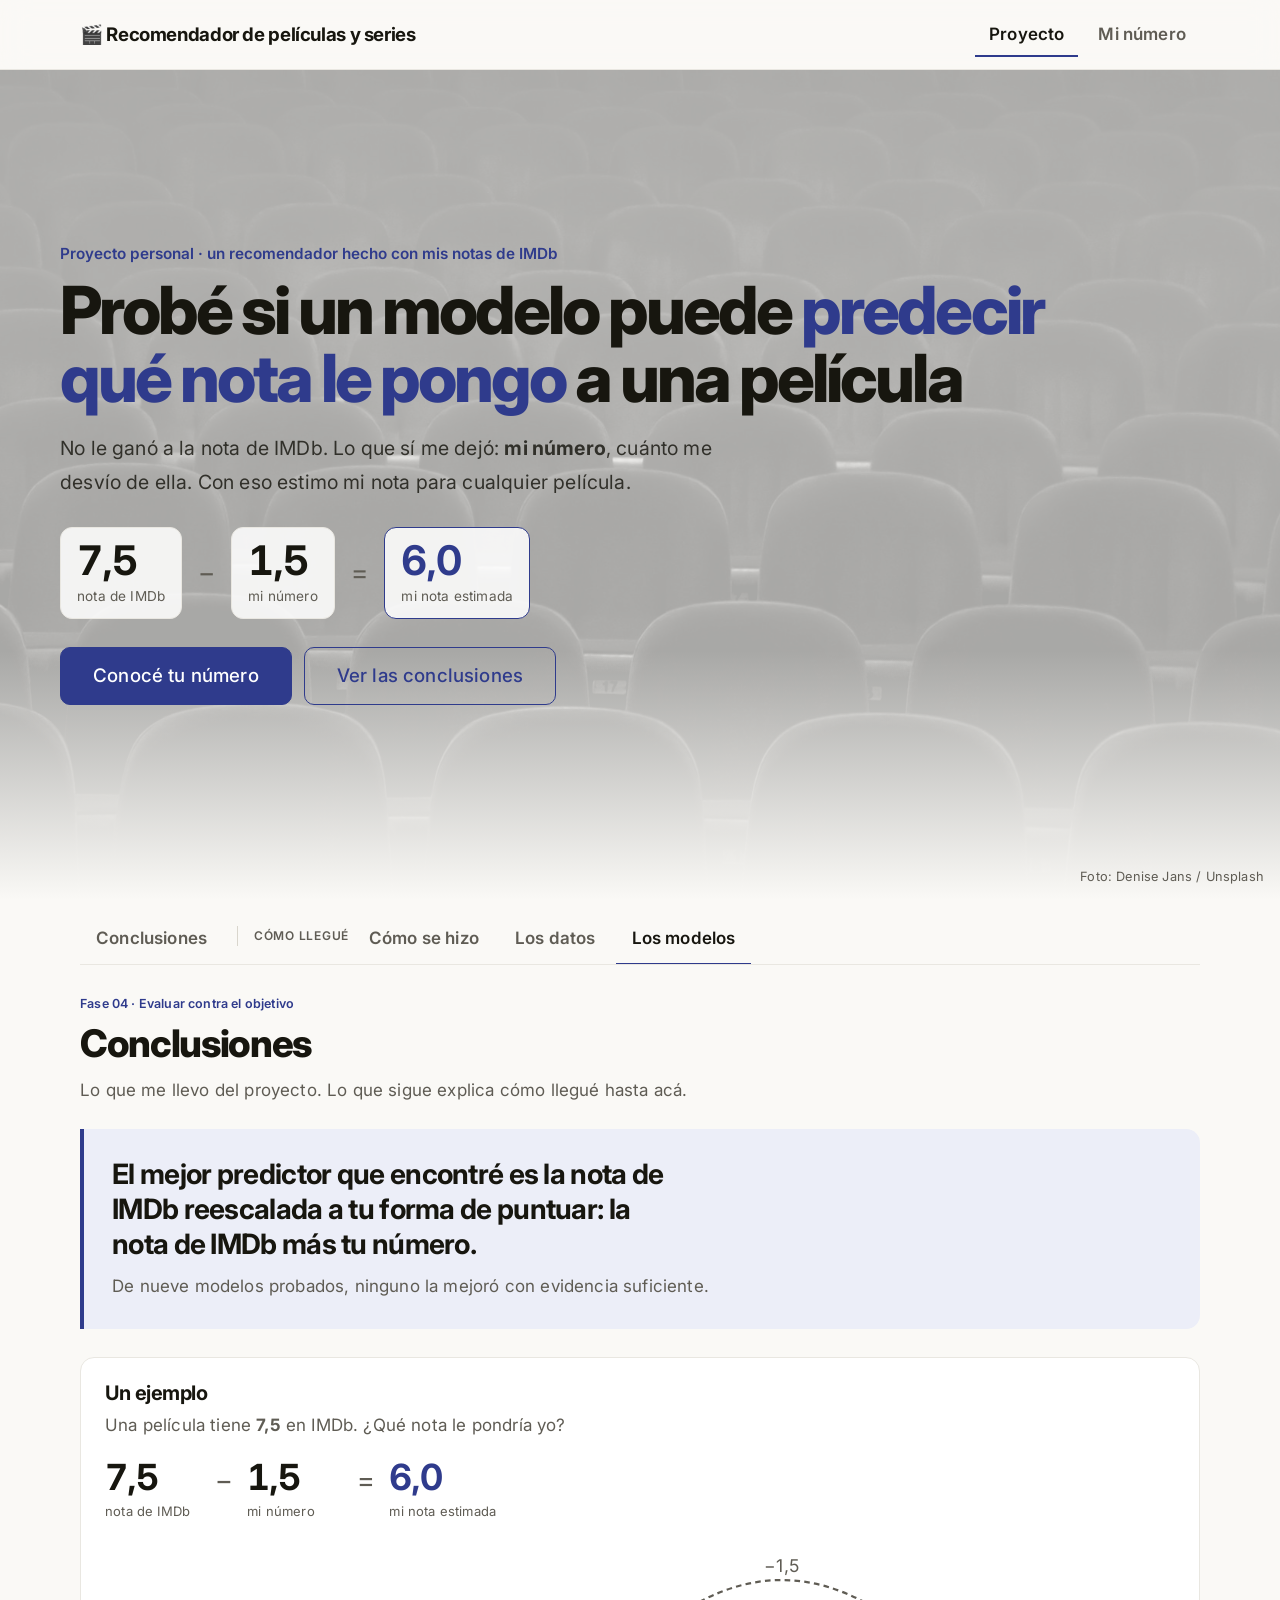
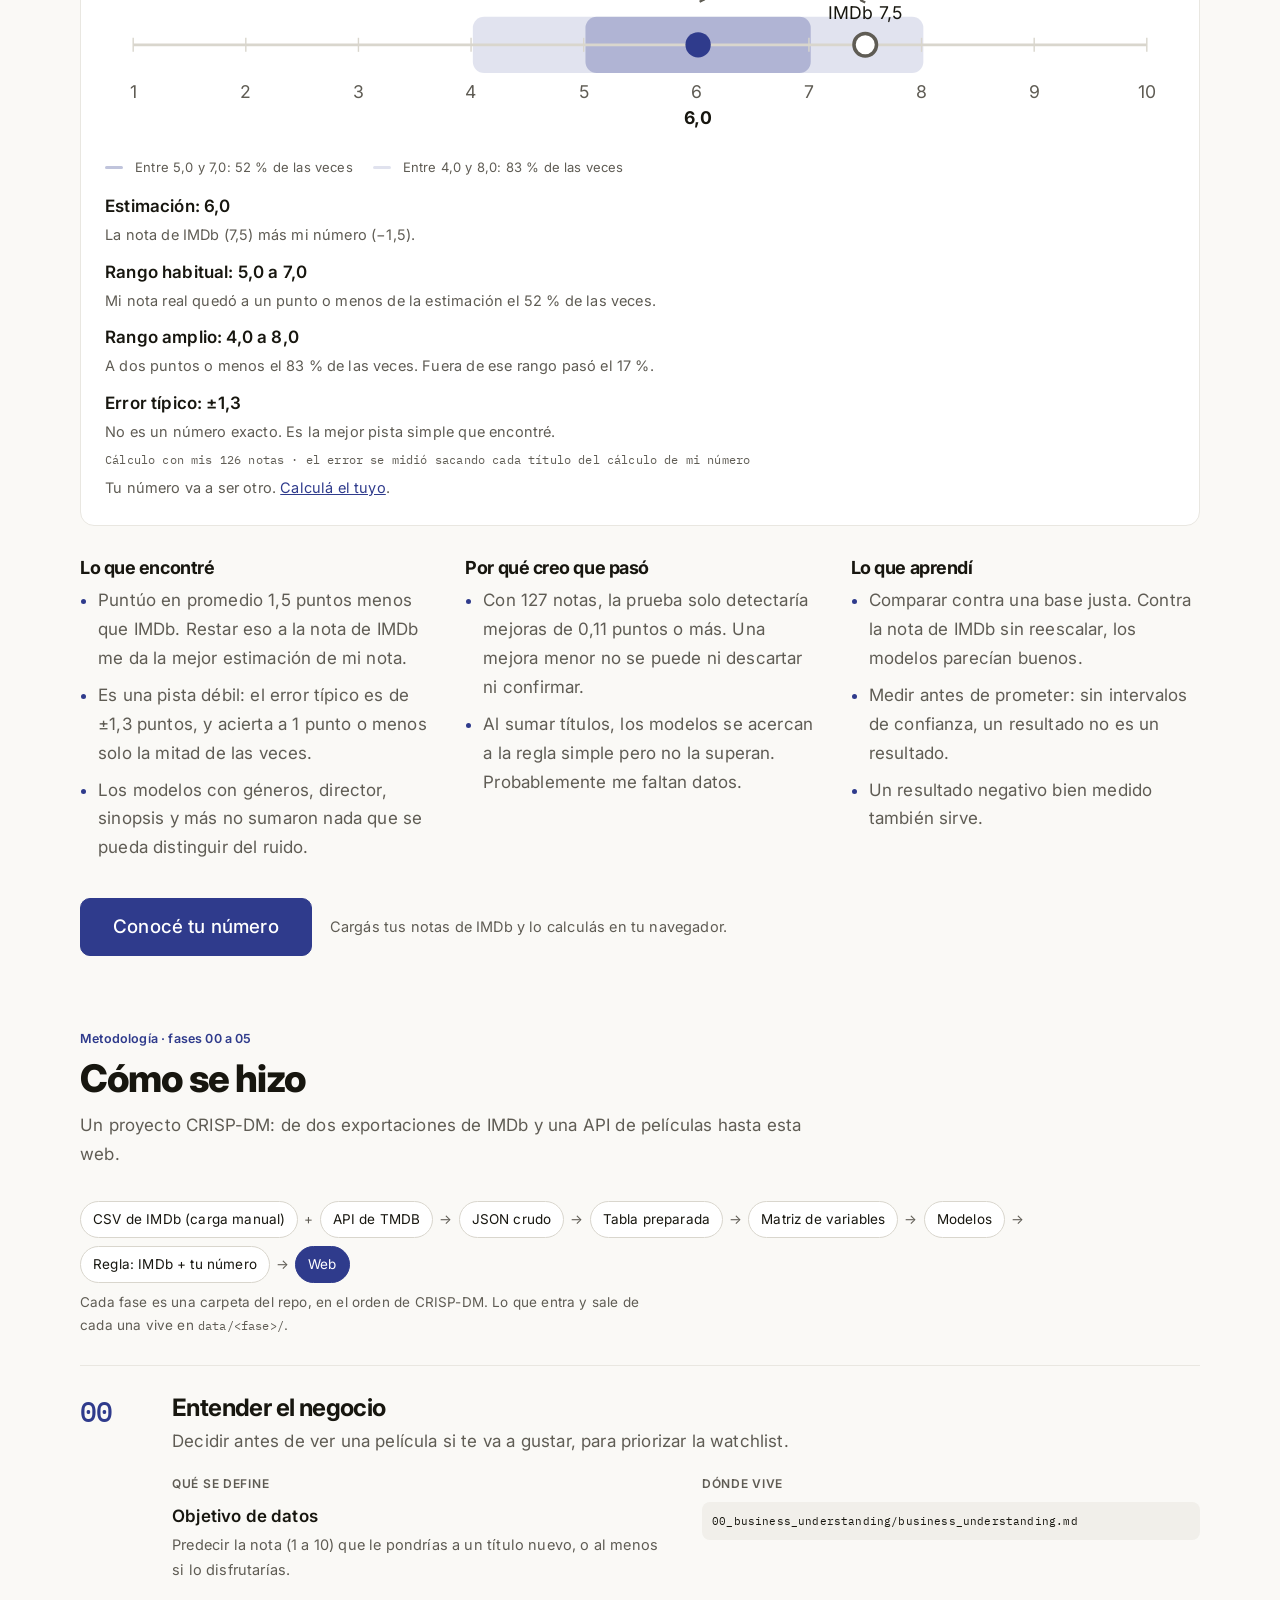
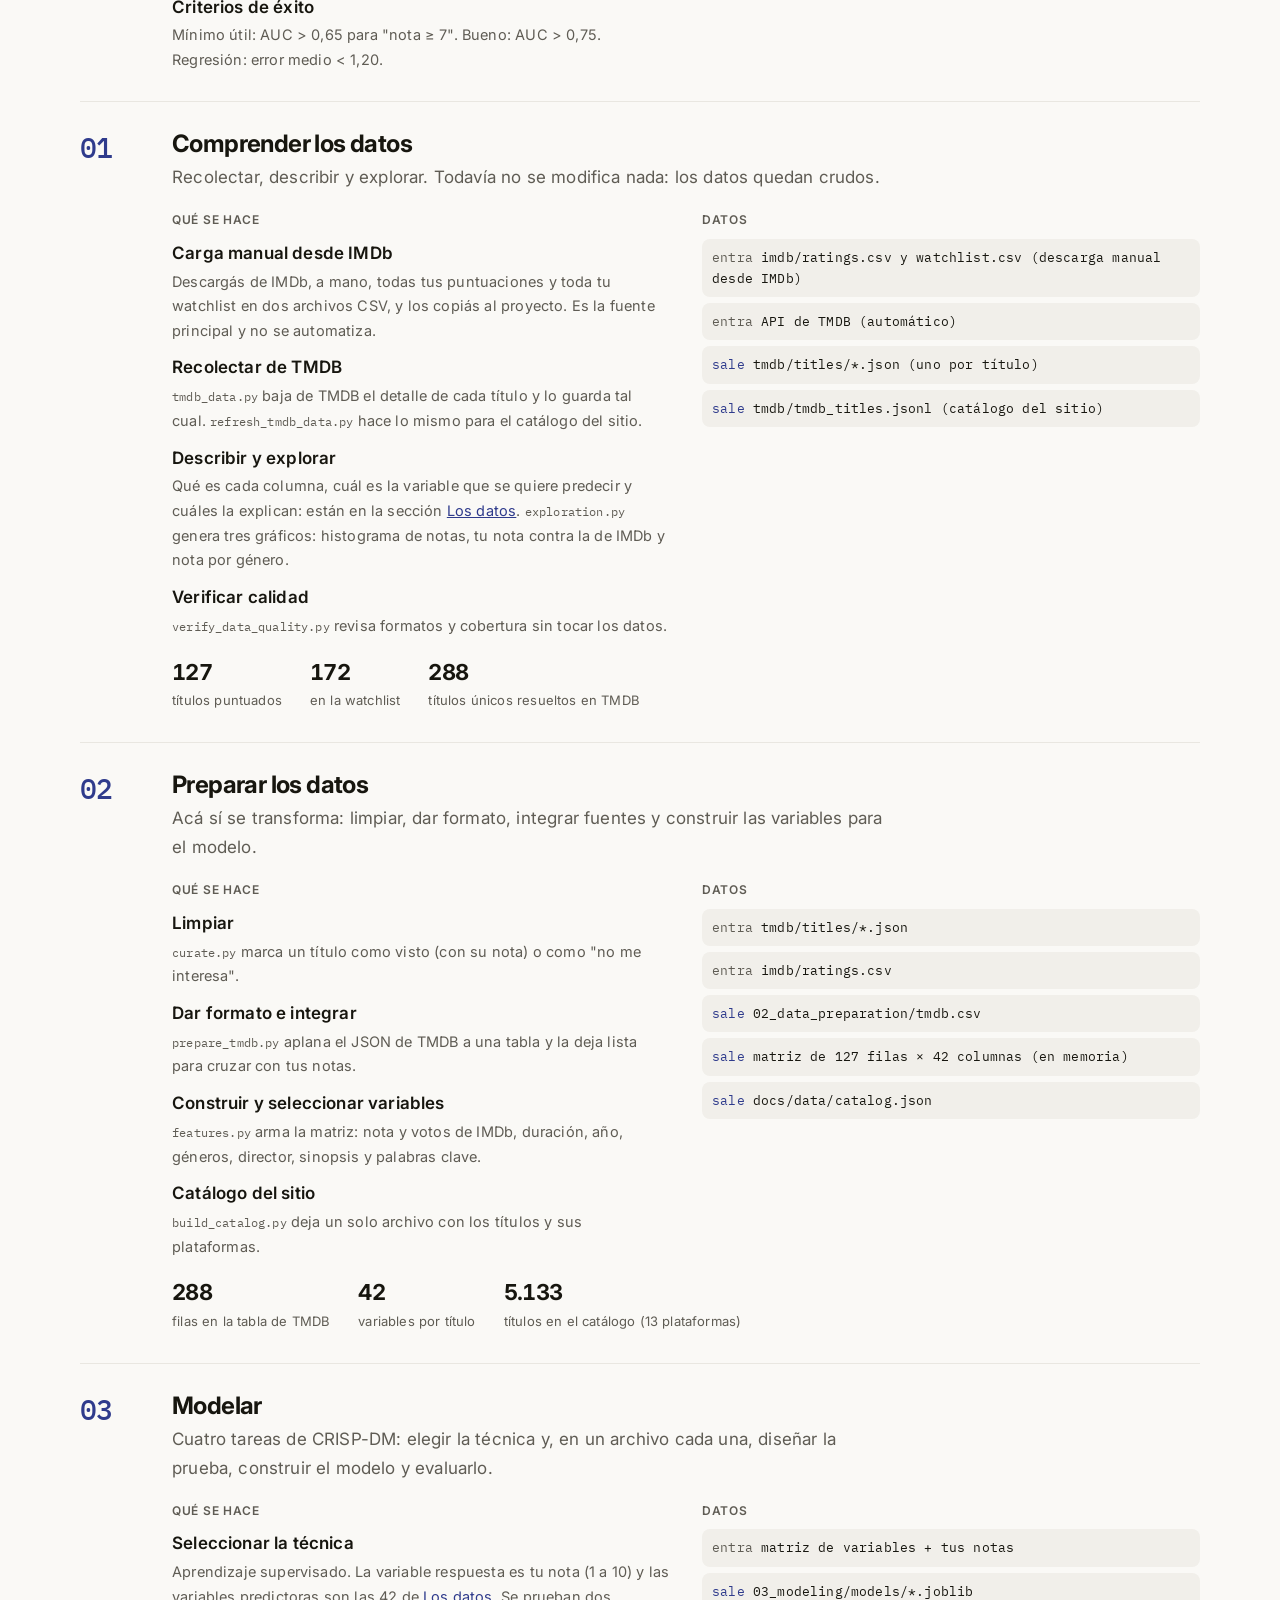
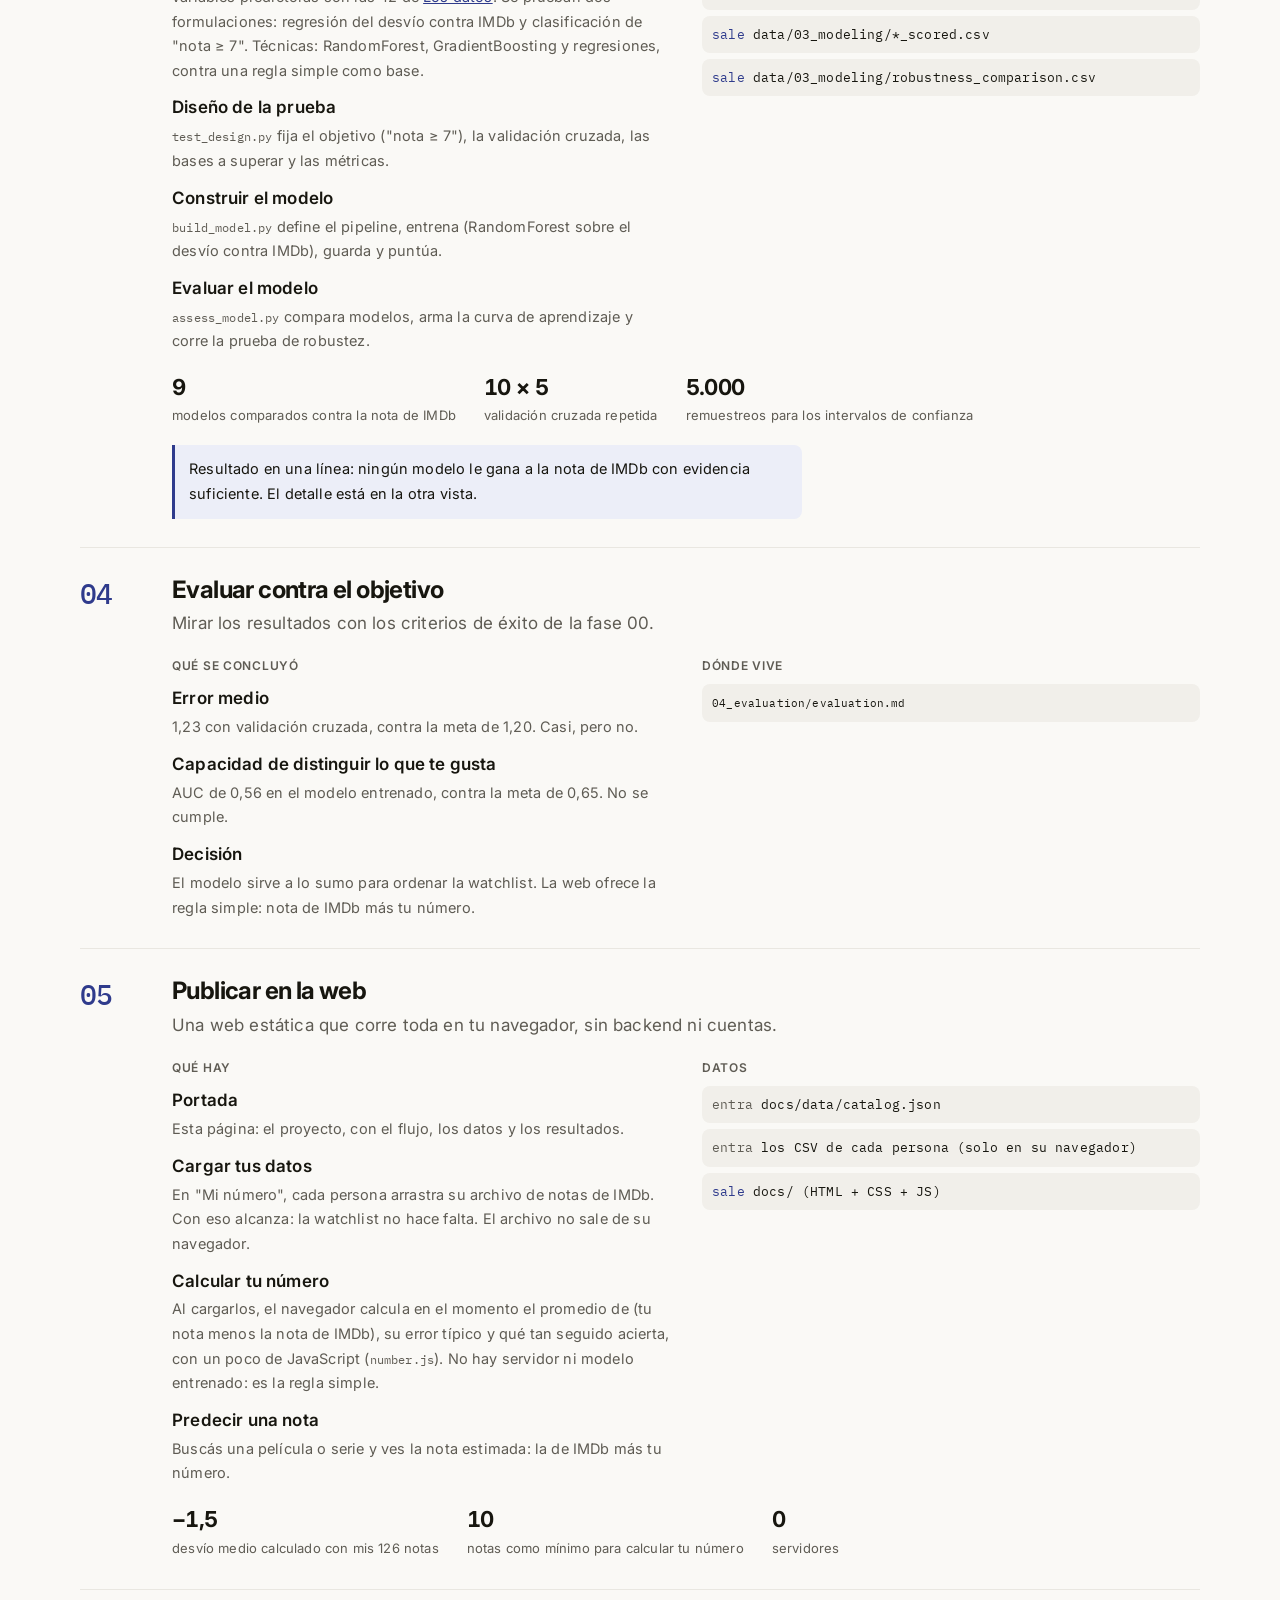
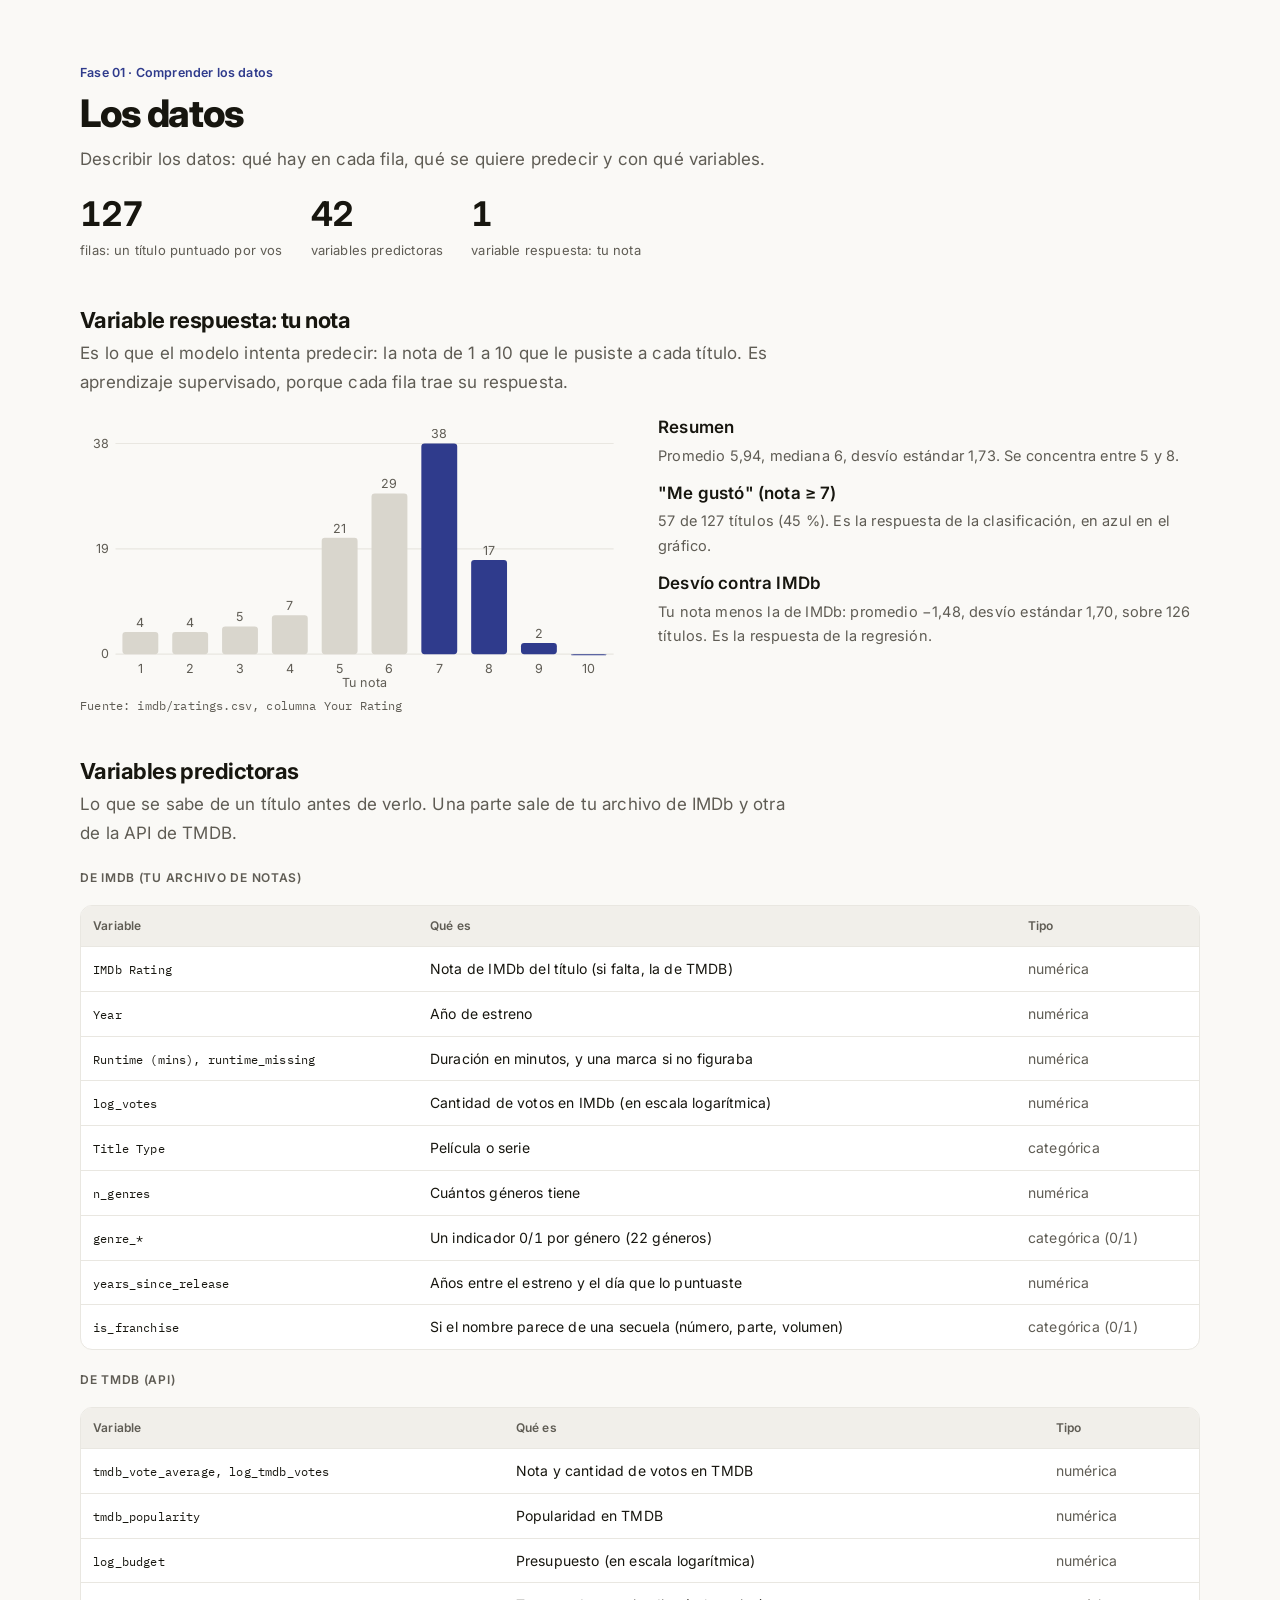
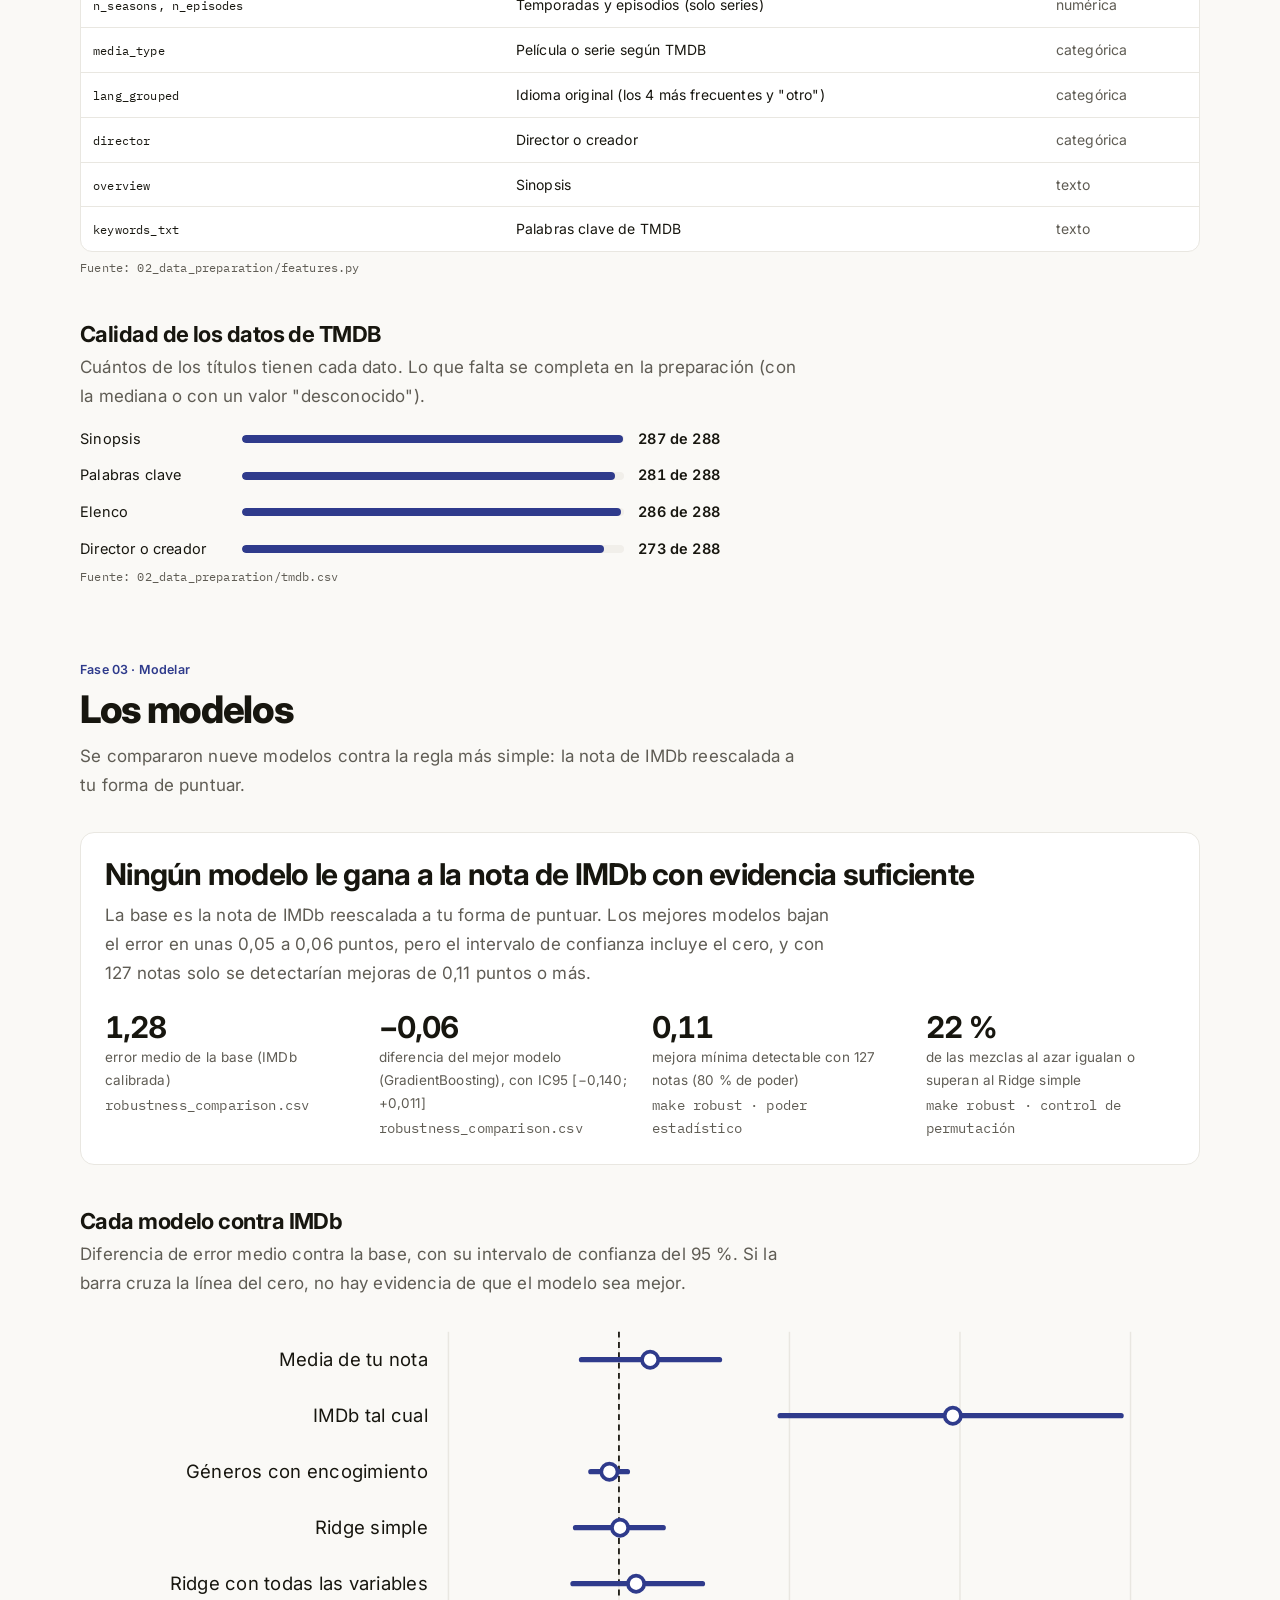
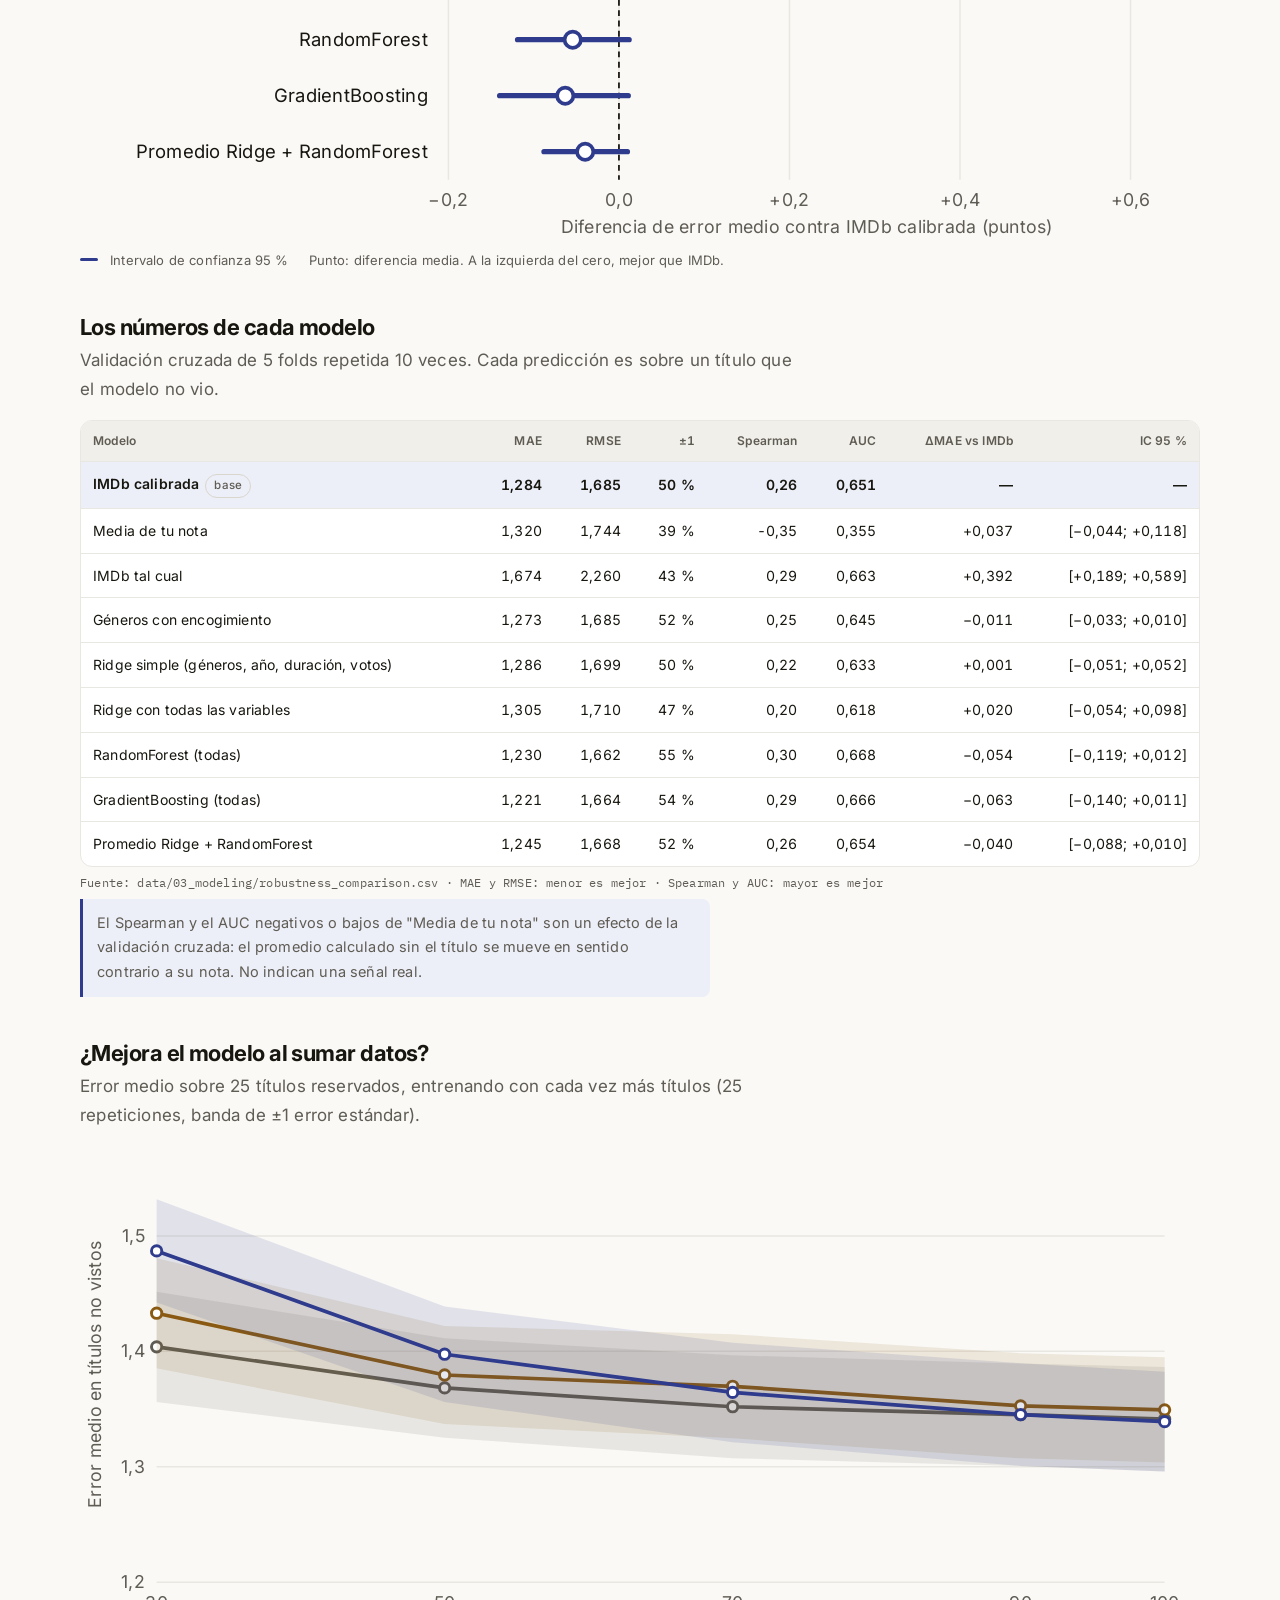
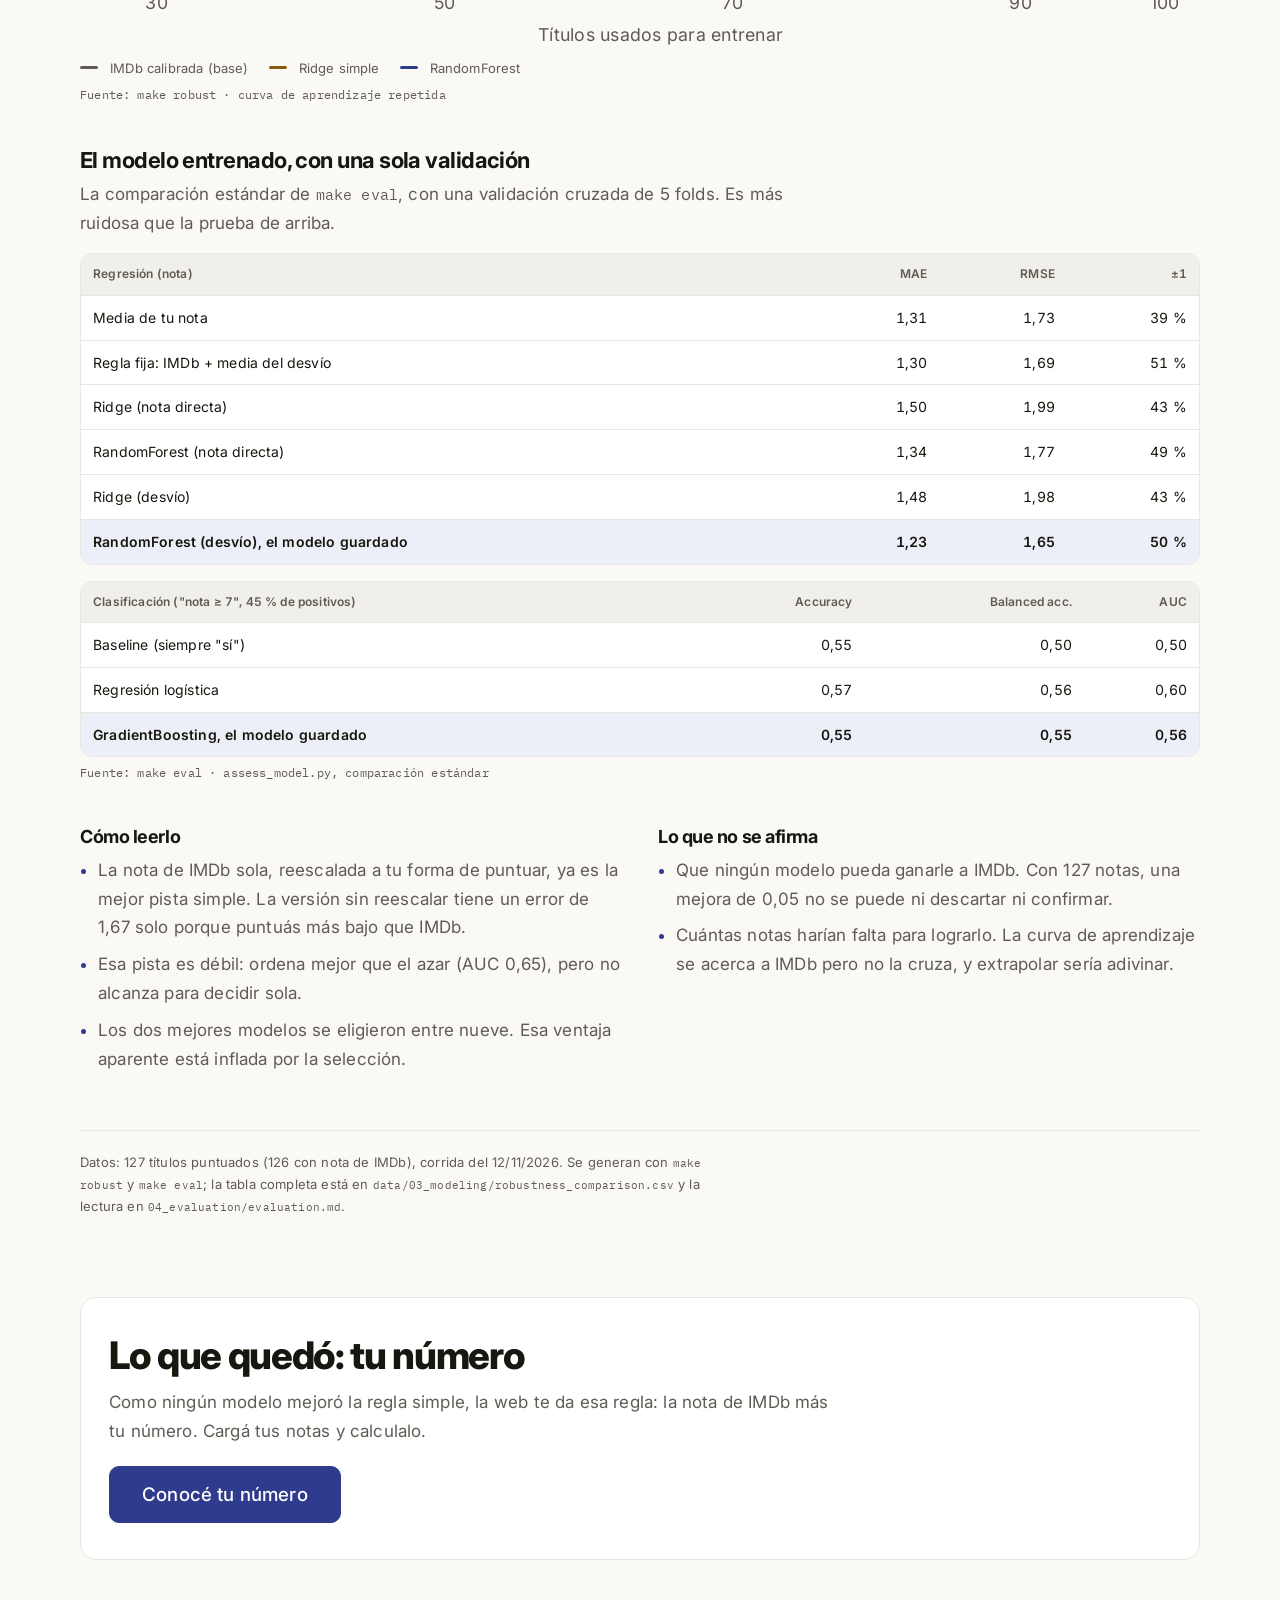
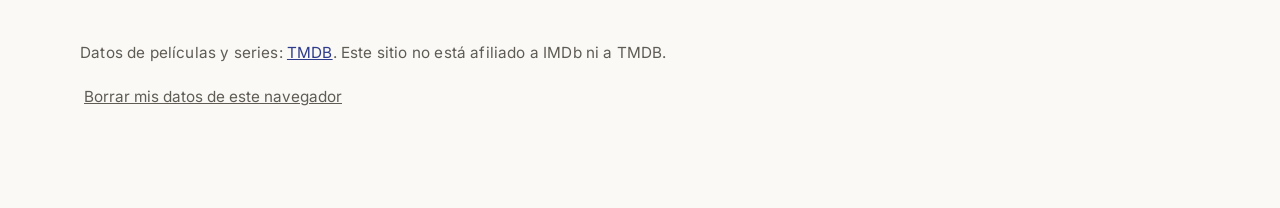
==== commit eff65275: "Portada: conclusiones primero, ejemplo del número y hero que se entiende en dos segundos - Conclusio" ====
--- a/docs/index.html
+++ b/docs/index.html
@@ -3,8 +3,8 @@
 <head>
 <meta charset="utf-8">
 <meta name="viewport" content="width=device-width, initial-scale=1">
-<title>Tu número · Un modelo que no le ganó a IMDb</title>
-<meta name="description" content="Intenté predecir con Machine Learning qué nota le voy a poner a una película, y ningún modelo le ganó a la nota de IMDb. Conocé el proyecto y tu propio número.">
+<title>¿Puede un modelo predecir mi nota? · Tu número</title>
+<meta name="description" content="Predecir qué nota le vas a poner a una película según tus gustos: un proyecto personal de Machine Learning que no le ganó a la nota de IMDb. Conocé el proyecto y calculá tu número.">
 <link rel="icon" href="data:image/svg+xml,%3Csvg xmlns='http://www.w3.org/2000/svg' viewBox='0 0 100 100'%3E%3Ctext y='.9em' font-size='90'%3E%F0%9F%8E%AC%3C/text%3E%3C/svg%3E">
 <link rel="preconnect" href="https://fonts.googleapis.com">
 <link rel="preconnect" href="https://fonts.gstatic.com" crossorigin>
@@ -24,12 +24,17 @@
 
 <section class="hero" id="inicio">
   <div class="hero-inner">
-    <p class="eyebrow">Un proyecto personal de Machine Learning</p>
-    <h1 class="hero-title">Un modelo que aprende mi gusto. <span class="kw">No le ganó a IMDb.</span></h1>
-    <p class="hero-sub">Usé años de mis notas de IMDb para predecir qué nota le voy a poner a películas que todavía no vi. Probé nueve modelos. Lo mejor que encontré fue una regla simple: la nota de IMDb más tu número.</p>
+    <p class="eyebrow">Proyecto personal · un recomendador hecho con mis notas de IMDb</p>
+    <h1 class="hero-title">Probé si un modelo puede <span class="kw">predecir qué nota le pongo</span> a una película</h1>
+    <p class="hero-sub">No le ganó a la nota de IMDb. Lo que sí me dejó: <b>mi número</b>, cuánto me desvío de ella. Con eso estimo mi nota para cualquier película.</p>
+    <div class="hero-eq" id="hero-eq" aria-label="Ejemplo: 7,5 de IMDb menos 1,5, mi número, da 6,0">
+      <div class="heq"><b>7,5</b><span>nota de IMDb</span></div><div class="hop">−</div>
+      <div class="heq"><b>1,5</b><span>mi número</span></div><div class="hop">=</div>
+      <div class="heq res"><b>6,0</b><span>mi nota estimada</span></div>
+    </div>
     <div class="hero-actions">
       <a class="btn btn--hero" href="numero.html">Conocé tu número</a>
-      <a class="btn btn--ghost btn--hero" href="#flujo">Ver cómo se hizo</a>
+      <a class="btn btn--ghost btn--hero" href="#conclusiones">Ver las conclusiones</a>
     </div>
   </div>
   <div class="hero-credit">Foto: Denise Jans / Unsplash</div>
@@ -37,12 +42,67 @@
 
 <main class="wrap proy">
   <nav class="secnav" aria-label="Secciones de la página">
+    <a href="#conclusiones">Conclusiones</a>
+    <span class="grp">Cómo llegué</span>
     <a href="#flujo">Cómo se hizo</a>
     <a href="#datos">Los datos</a>
-    <a href="#resultados">Qué encontré</a>
-    <a href="#conclusiones">Conclusiones</a>
+    <a href="#resultados">Los modelos</a>
   </nav>
+  <section id="conclusiones" aria-labelledby="h-conclusiones">
+    <p class="phase-tag">Fase 04 · Evaluar contra el objetivo</p>
+    <h2 class="part" id="h-conclusiones">Conclusiones</h2>
+    <p class="part-sub">Lo que me llevo del proyecto. Lo que sigue explica cómo llegué hasta acá.</p>
+
+    <div class="finding">
+      <p class="finding-main">El mejor predictor que encontré es la nota de IMDb reescalada a tu forma de puntuar: la nota de IMDb más tu número.</p>
+      <p class="finding-sub">De nueve modelos probados, ninguno la mejoró con evidencia suficiente.</p>
+    </div>
+
+    <div class="example" aria-labelledby="h-ejemplo">
+      <h3 id="h-ejemplo">Un ejemplo</h3>
+      <p>Una película tiene <b>7,5</b> en IMDb. ¿Qué nota le pondría yo?</p>
+      <div class="eq" id="ex-eq"></div>
+      <div class="chart" id="ex-scale" role="img" aria-label="Escala del 1 al 10 con la nota de IMDb, la nota estimada y su rango"></div>
+      <div class="legend" id="ex-leg"></div>
+      <ul class="tasks" id="ex-text"></ul>
+      <span class="src">Cálculo con mis 126 notas · el error se midió sacando cada título del cálculo de mi número</span>
+      <p class="ex-cta">Tu número va a ser otro. <a href="numero.html">Calculá el tuyo</a>.</p>
+    </div>
+
+    <div class="read">
+      <div>
+        <h3>Lo que encontré</h3>
+        <ul>
+          <li>Puntúo en promedio 1,5 puntos menos que IMDb. Restar eso a la nota de IMDb me da la mejor estimación de mi nota.</li>
+          <li>Es una pista débil: el error típico es de ±1,3 puntos, y acierta a 1 punto o menos solo la mitad de las veces.</li>
+          <li>Los modelos con géneros, director, sinopsis y más no sumaron nada que se pueda distinguir del ruido.</li>
+        </ul>
+      </div>
+      <div>
+        <h3>Por qué creo que pasó</h3>
+        <ul>
+          <li>Con 127 notas, la prueba solo detectaría mejoras de 0,11 puntos o más. Una mejora menor no se puede ni descartar ni confirmar.</li>
+          <li>Al sumar títulos, los modelos se acercan a la regla simple pero no la superan. Probablemente me faltan datos.</li>
+        </ul>
+      </div>
+      <div>
+        <h3>Lo que aprendí</h3>
+        <ul>
+          <li>Comparar contra una base justa. Contra la nota de IMDb sin reescalar, los modelos parecían buenos.</li>
+          <li>Medir antes de prometer: sin intervalos de confianza, un resultado no es un resultado.</li>
+          <li>Un resultado negativo bien medido también sirve.</li>
+        </ul>
+      </div>
+    </div>
+
+    <div class="concl-cta">
+      <a class="btn btn--hero" href="numero.html">Conocé tu número</a>
+      <span>Cargás tus notas de IMDb y lo calculás en tu navegador.</span>
+    </div>
+  </section>
+
   <section id="flujo" aria-labelledby="h-flujo">
+    <p class="phase-tag">Metodología · fases 00 a 05</p>
     <h2 class="part" id="h-flujo">Cómo se hizo</h2>
     <p class="part-sub">Un proyecto CRISP-DM: de dos exportaciones de IMDb y una API de películas hasta esta web.</p>
     <div class="route" aria-label="Recorrido del dato">
@@ -211,7 +271,7 @@
               <div class="label">Qué hay</div>
               <ul class="tasks">
                 <li><b>Portada</b><span>Esta página: el proyecto, con el flujo, los datos y los resultados.</span></li>
-                <li><b>Cargar tus datos</b><span>En "Mi número", cada persona arrastra su archivo de notas de IMDb (y, si quiere, su watchlist). Los archivos no salen de su navegador.</span></li>
+                <li><b>Cargar tus datos</b><span>En "Mi número", cada persona arrastra su archivo de notas de IMDb. Con eso alcanza: la watchlist no hace falta. El archivo no sale de su navegador.</span></li>
                 <li><b>Calcular tu número</b><span>Al cargarlos, el navegador calcula en el momento el promedio de (tu nota menos la nota de IMDb), su error típico y qué tan seguido acierta, con un poco de JavaScript (<code>number.js</code>). No hay servidor ni modelo entrenado: es la regla simple.</span></li>
                 <li><b>Predecir una nota</b><span>Buscás una película o serie y ves la nota estimada: la de IMDb más tu número.</span></li>
               </ul>
@@ -237,6 +297,7 @@
 
   
   <section id="datos" aria-labelledby="h-datos">
+    <p class="phase-tag">Fase 01 · Comprender los datos</p>
     <h2 class="part" id="h-datos">Los datos</h2>
     <p class="part-sub">Describir los datos: qué hay en cada fila, qué se quiere predecir y con qué variables.</p>
 
@@ -276,7 +337,8 @@
   </section>
 
 <section id="resultados" aria-labelledby="h-resultados">
-    <h2 class="part" id="h-resultados">Qué encontré</h2>
+    <p class="phase-tag">Fase 03 · Modelar</p>
+    <h2 class="part" id="h-resultados">Los modelos</h2>
     <p class="part-sub">Se compararon nueve modelos contra la regla más simple: la nota de IMDb reescalada a tu forma de puntuar.</p>
     <div class="verdict">
       <h2>Ningún modelo le gana a la nota de IMDb con evidencia suficiente</h2>
@@ -356,41 +418,6 @@
     </footer>
   </section>
 
-  <section id="conclusiones" aria-labelledby="h-conclusiones">
-    <h2 class="part" id="h-conclusiones">Conclusiones</h2>
-    <p class="part-sub">Lo que me llevo del proyecto.</p>
-
-    <div class="finding">
-      <p class="finding-main">El mejor predictor que encontré es la nota de IMDb reescalada a tu forma de puntuar: la nota de IMDb más tu número.</p>
-      <p class="finding-sub">De nueve modelos probados, ninguno la mejoró con evidencia suficiente.</p>
-    </div>
-
-    <div class="read">
-      <div>
-        <h3>Lo que encontré</h3>
-        <ul>
-          <li>Puntúo en promedio 1,5 puntos menos que IMDb. Restar eso a la nota de IMDb me da la mejor estimación de mi nota.</li>
-          <li>Es una pista débil: el error típico es de ±1,3 puntos, y acierta a 1 punto o menos solo la mitad de las veces.</li>
-          <li>Los modelos con géneros, director, sinopsis y más no sumaron nada que se pueda distinguir del ruido.</li>
-        </ul>
-      </div>
-      <div>
-        <h3>Por qué creo que pasó</h3>
-        <ul>
-          <li>Con 127 notas, la prueba solo detectaría mejoras de 0,11 puntos o más. Una mejora menor no se puede ni descartar ni confirmar.</li>
-          <li>Al sumar títulos, los modelos se acercan a la regla simple pero no la superan. Probablemente me faltan datos.</li>
-        </ul>
-      </div>
-      <div>
-        <h3>Lo que aprendí</h3>
-        <ul>
-          <li>Comparar contra una base justa. Contra la nota de IMDb sin reescalar, los modelos parecían buenos.</li>
-          <li>Medir antes de prometer: sin intervalos de confianza, un resultado no es un resultado.</li>
-          <li>Un resultado negativo bien medido también sirve.</li>
-        </ul>
-      </div>
-    </div>
-  </section>
 
   <section class="invite" aria-labelledby="h-invite">
     <h2 class="part" id="h-invite">Lo que quedó: tu número</h2>
--- a/docs/css/style.css
+++ b/docs/css/style.css
@@ -36,7 +36,7 @@
 .top-nav a { color: var(--muted); text-decoration: none; font-weight: 600; padding: 8px 14px; min-height: 44px; display: inline-flex; align-items: center; }
 .top-nav a:hover { color: var(--ink); }
 .top-nav a[aria-current="page"] { color: var(--ink); box-shadow: inset 0 -2px 0 var(--accent); }
-@media (max-width: 440px) { .brand-text { display: none; } .brand { font-size: 1.4rem; } }
+@media (max-width: 700px) { .brand-text { display: none; } .brand { font-size: 1.4rem; } }   /* el nombre largo no entra junto al menú: queda solo el ícono */
 @media (max-width: 520px) { .top-inner { padding: 10px 14px; } .top-nav a { padding: 8px 8px; font-size: .9rem; white-space: nowrap; } }
 
 /* ---- Base ---------------------------------------------------------------------------------------- */
--- a/docs/css/proyecto.css
+++ b/docs/css/proyecto.css
@@ -88,11 +88,10 @@
 .proy .part-sub { color: var(--muted); margin-top: 10px; font-size: 17px; }
 .proy { --subnav-h: 60px; }   /* alto de la barra de solapas; proyecto.js lo mide y lo actualiza */
 .proy section { scroll-margin-top: calc(var(--nav-h) + var(--subnav-h) + 16px); }
-.proy #resultados { margin-top: 72px; }
 .proy .invite { margin-top: 80px; padding: 36px 28px; border: 1px solid var(--line); border-radius: 16px; background: var(--surface); }
 .proy .invite .btn { margin-top: 20px; }
 .hero-actions { display: flex; flex-wrap: wrap; gap: 12px; }
-.hero-title { max-width: 18ch; }
+.hero-title { max-width: 20ch; }
 @media (max-width: 520px) { .hero-actions .btn { width: 100%; } }
 
 /* Solapas de la página (anclas) y la sección "Los datos" */
@@ -101,8 +100,6 @@
 .proy .secnav a { flex: none; padding: 10px 16px; min-height: 44px; display: inline-flex; align-items: center; color: var(--muted); text-decoration: none; font-weight: 600; border-bottom: 2px solid transparent; margin-bottom: -7px; }
 .proy .secnav a:hover { color: var(--ink); }
 .proy .secnav a[aria-current] { color: var(--ink); border-bottom-color: var(--accent); }
-.proy #flujo { margin-top: 28px; }
-.proy #datos { margin-top: 72px; }
 .proy .facts.big .fact b { font-size: 34px; }
 .proy .two { display: grid; grid-template-columns: repeat(auto-fit, minmax(300px, 1fr)); gap: 24px 36px; margin-top: 16px; align-items: start; }
 .proy .two > div { min-width: 0; }
@@ -119,8 +116,43 @@
 @media (max-width: 520px) { .proy .qrow { grid-template-columns: 110px minmax(0, 1fr) 72px; } }
 
 /* Conclusiones */
-.proy #conclusiones { margin-top: 72px; }
 .proy .finding { margin-top: 24px; padding: 28px; border-left: 4px solid var(--accent); background: var(--accent-soft); border-radius: 0 14px 14px 0; }
 .proy .finding-main { font-size: clamp(20px, 3.2vw, 28px); font-weight: 700; letter-spacing: -0.025em; line-height: 1.25; max-width: 32ch; }
 .proy .finding-sub { margin-top: 10px; color: var(--muted); }
 .proy #conclusiones .read { margin-top: 32px; }
+
+/* Ejemplo de la conclusión */
+.proy .example { margin-top: 28px; padding: 24px; border: 1px solid var(--line); border-radius: 14px; background: var(--surface); }
+.proy .example h3 { font-size: 20px; }
+.proy .example > p { margin-top: 6px; color: var(--muted); }
+.proy .eq { display: flex; flex-wrap: wrap; align-items: center; gap: 8px 14px; margin-top: 18px; }
+.proy .eqn { display: grid; gap: 2px; min-width: 96px; }
+.proy .eqn b { font-size: 36px; line-height: 1.1; letter-spacing: -0.03em; font-variant-numeric: tabular-nums; }
+.proy .eqn span { color: var(--muted); font-size: 13px; }
+.proy .eqn.res b { color: var(--accent); }
+.proy .op { font-size: 28px; color: var(--muted); padding-bottom: 18px; }
+.proy .example .chart { margin-top: 12px; }
+.proy .example .tasks { margin-top: 14px; }
+.proy .ex-cta { margin-top: 14px; font-size: 14.5px; color: var(--muted); }
+.proy .example svg text { font-size: 12.5px; }
+
+/* Orden de la página: conclusiones primero, después el camino hasta ellas */
+.proy .secnav + section { margin-top: 28px; }
+.proy section + section { margin-top: 72px; }
+.proy .secnav .grp { flex: none; align-self: center; margin-left: 10px; padding-left: 16px; border-left: 1px solid var(--line-strong); font-size: 12px; font-weight: 600; letter-spacing: .06em; text-transform: uppercase; color: var(--muted); }
+.proy .phase-tag { font-size: 12.5px; font-weight: 600; color: var(--accent); margin-bottom: 8px; }
+.proy .concl-cta { display: flex; flex-wrap: wrap; align-items: center; gap: 12px 18px; margin-top: 36px; }
+.proy .concl-cta span { color: var(--muted); font-size: 14.5px; }
+@media (max-width: 520px) { .proy .concl-cta .btn { width: 100%; } }
+
+/* Portada: ejemplo de una línea que explica la idea en dos segundos */
+.hero-title { font-size: clamp(2.2rem, 5.6vw, 3.9rem); max-width: 26ch; text-wrap: balance; }
+.hero-sub b { color: var(--ink); }
+.hero-eq { display: flex; flex-wrap: wrap; align-items: center; gap: 8px 16px; margin: 0 0 28px; }
+.heq { display: grid; gap: 2px; padding: 10px 16px; min-width: 104px; background: color-mix(in srgb, var(--card) 86%, transparent); border: 1px solid var(--border-soft); border-radius: 12px; }
+.heq b { font-size: clamp(1.8rem, 4vw, 2.4rem); line-height: 1.1; letter-spacing: -0.03em; font-variant-numeric: tabular-nums; }
+.heq span { font-size: .8rem; color: var(--muted); }
+.heq.res { border-color: var(--accent); }
+.heq.res b { color: var(--accent); }
+.hop { font-size: 1.6rem; color: var(--muted); }
+@media (max-width: 520px) { .heq { min-width: 0; padding: 8px 12px; } }
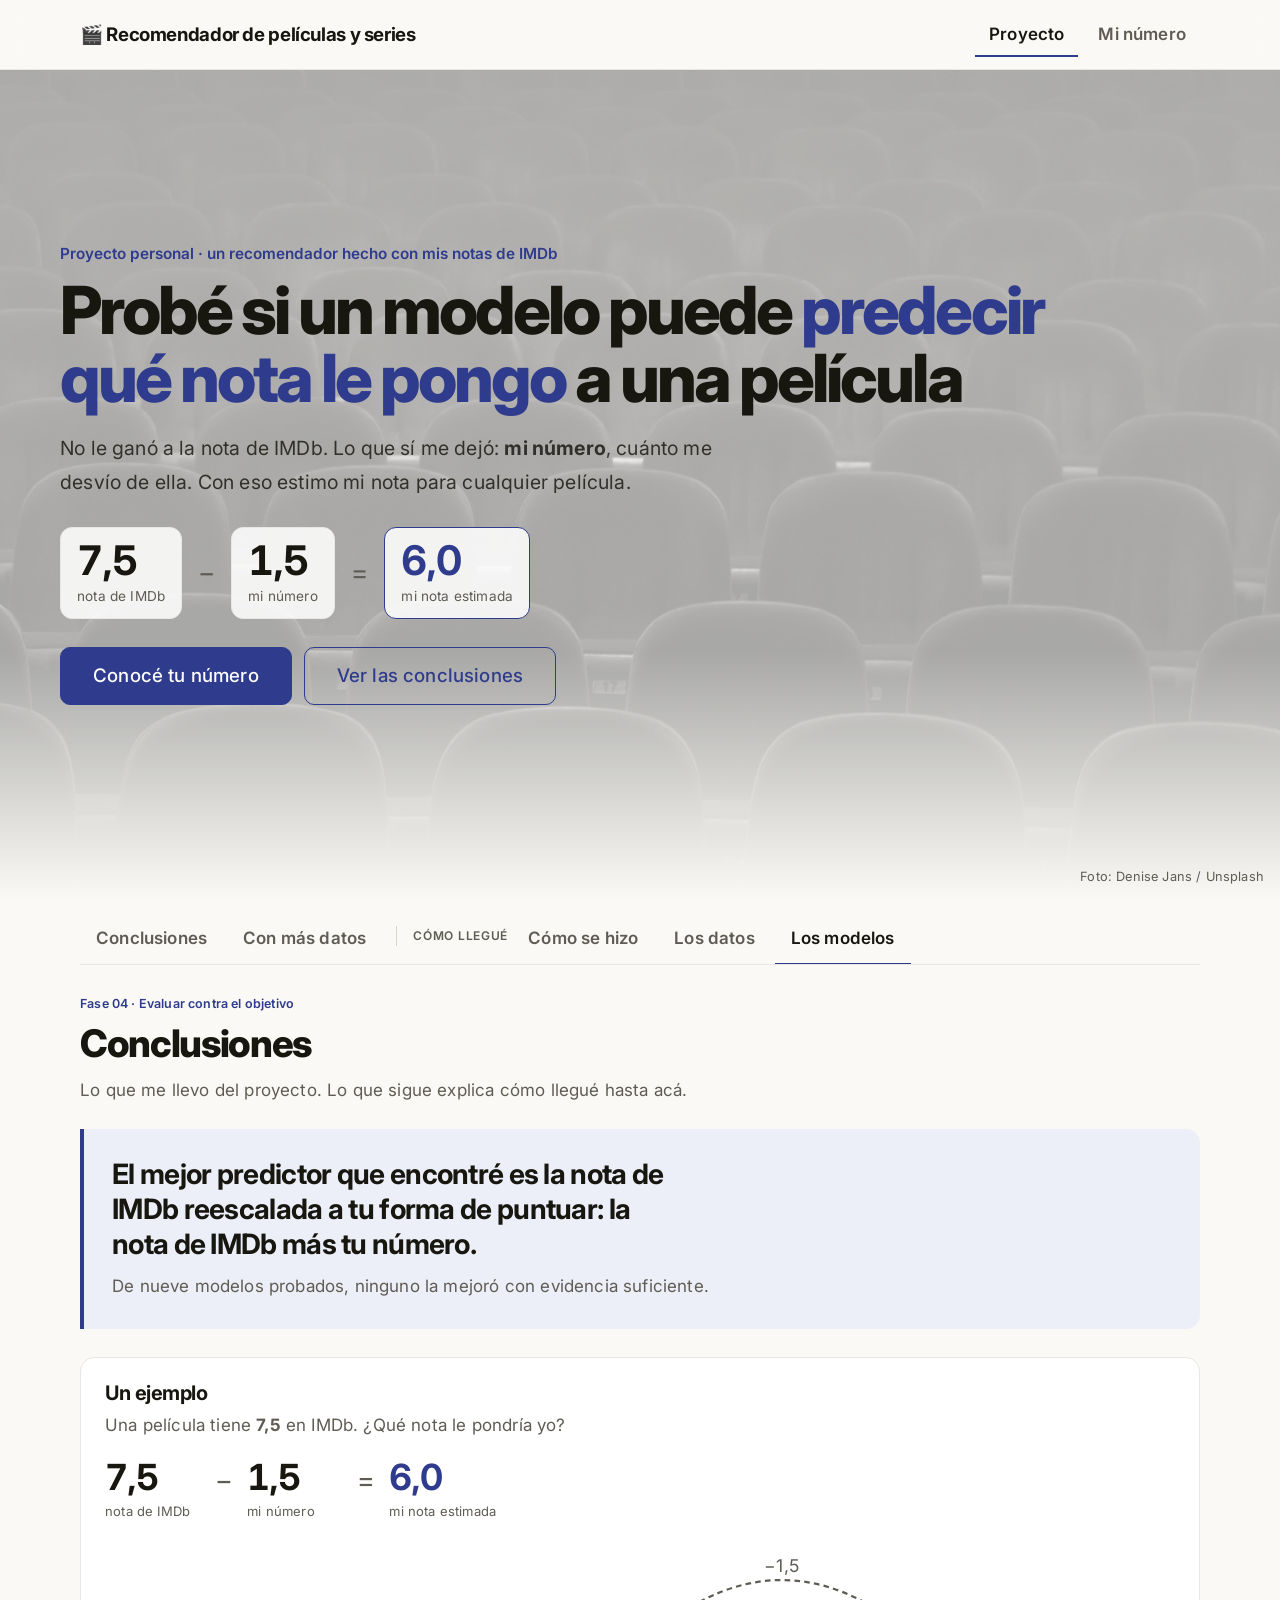
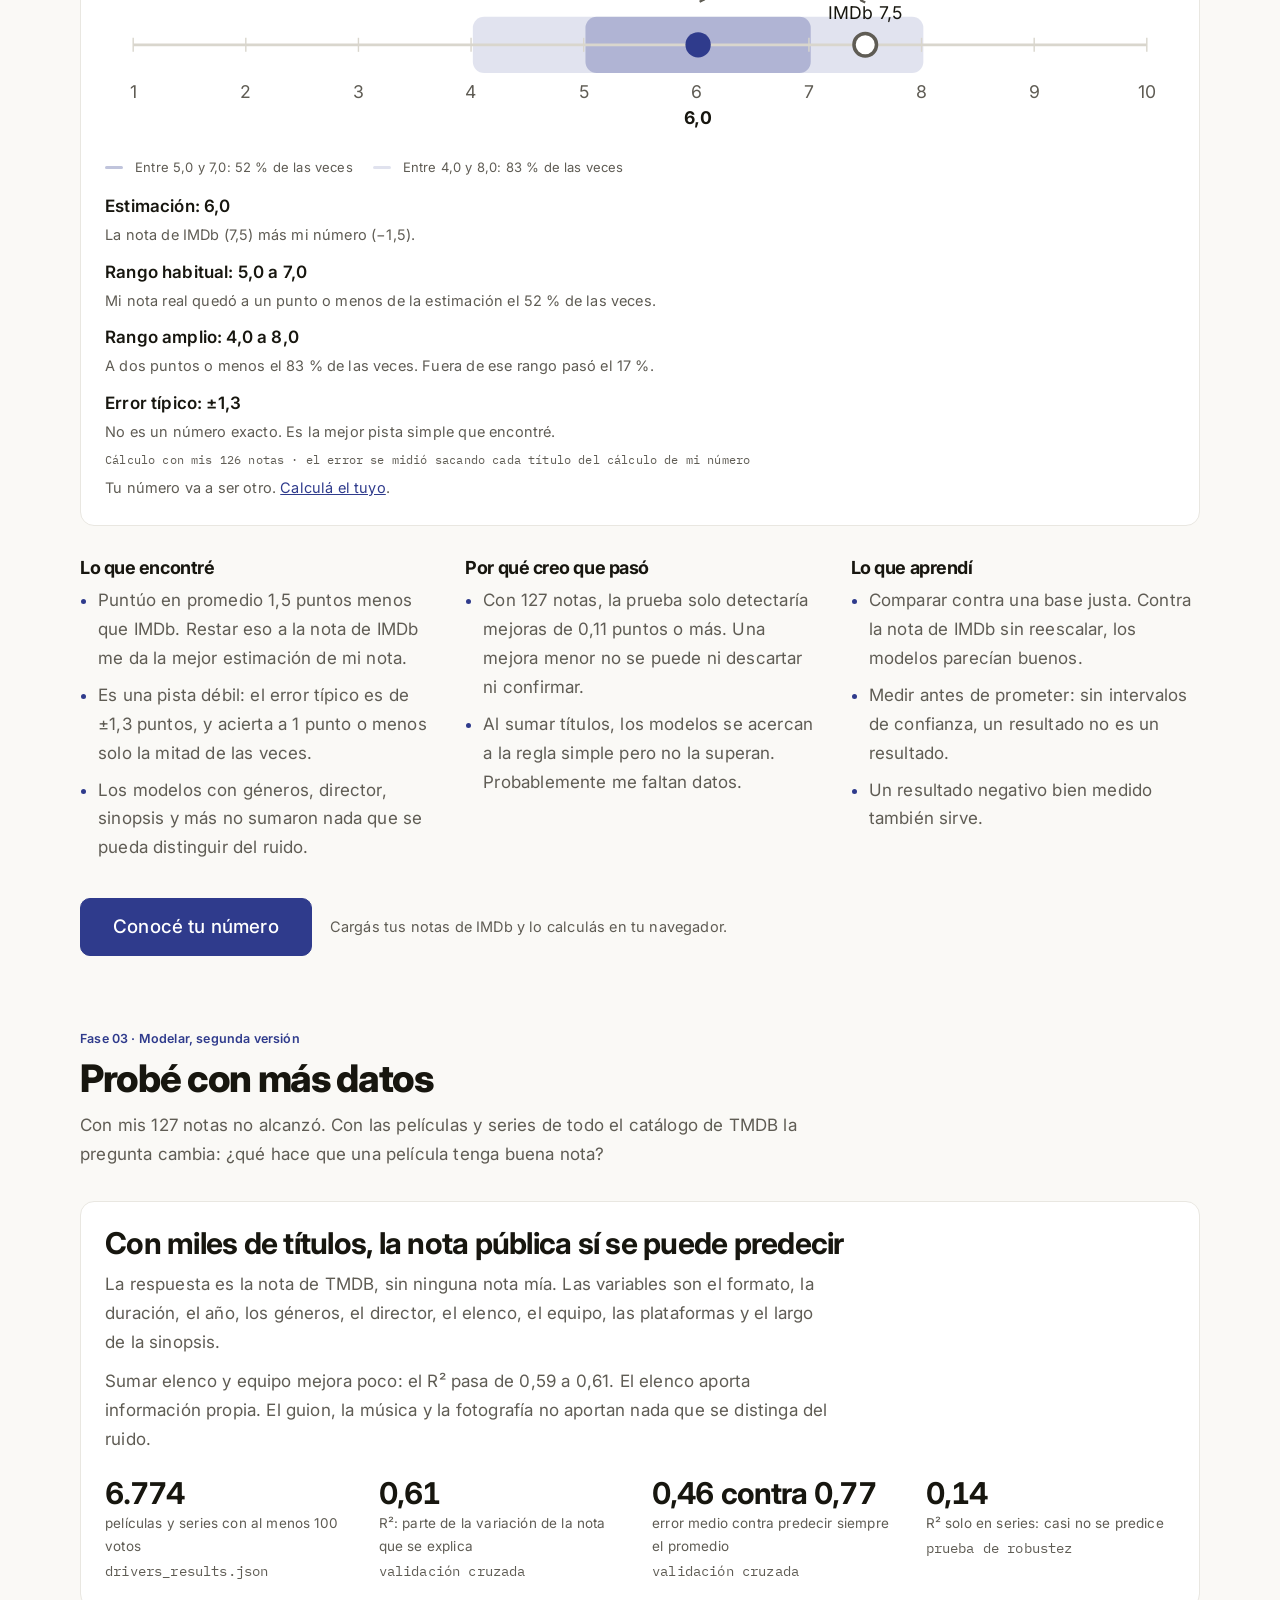
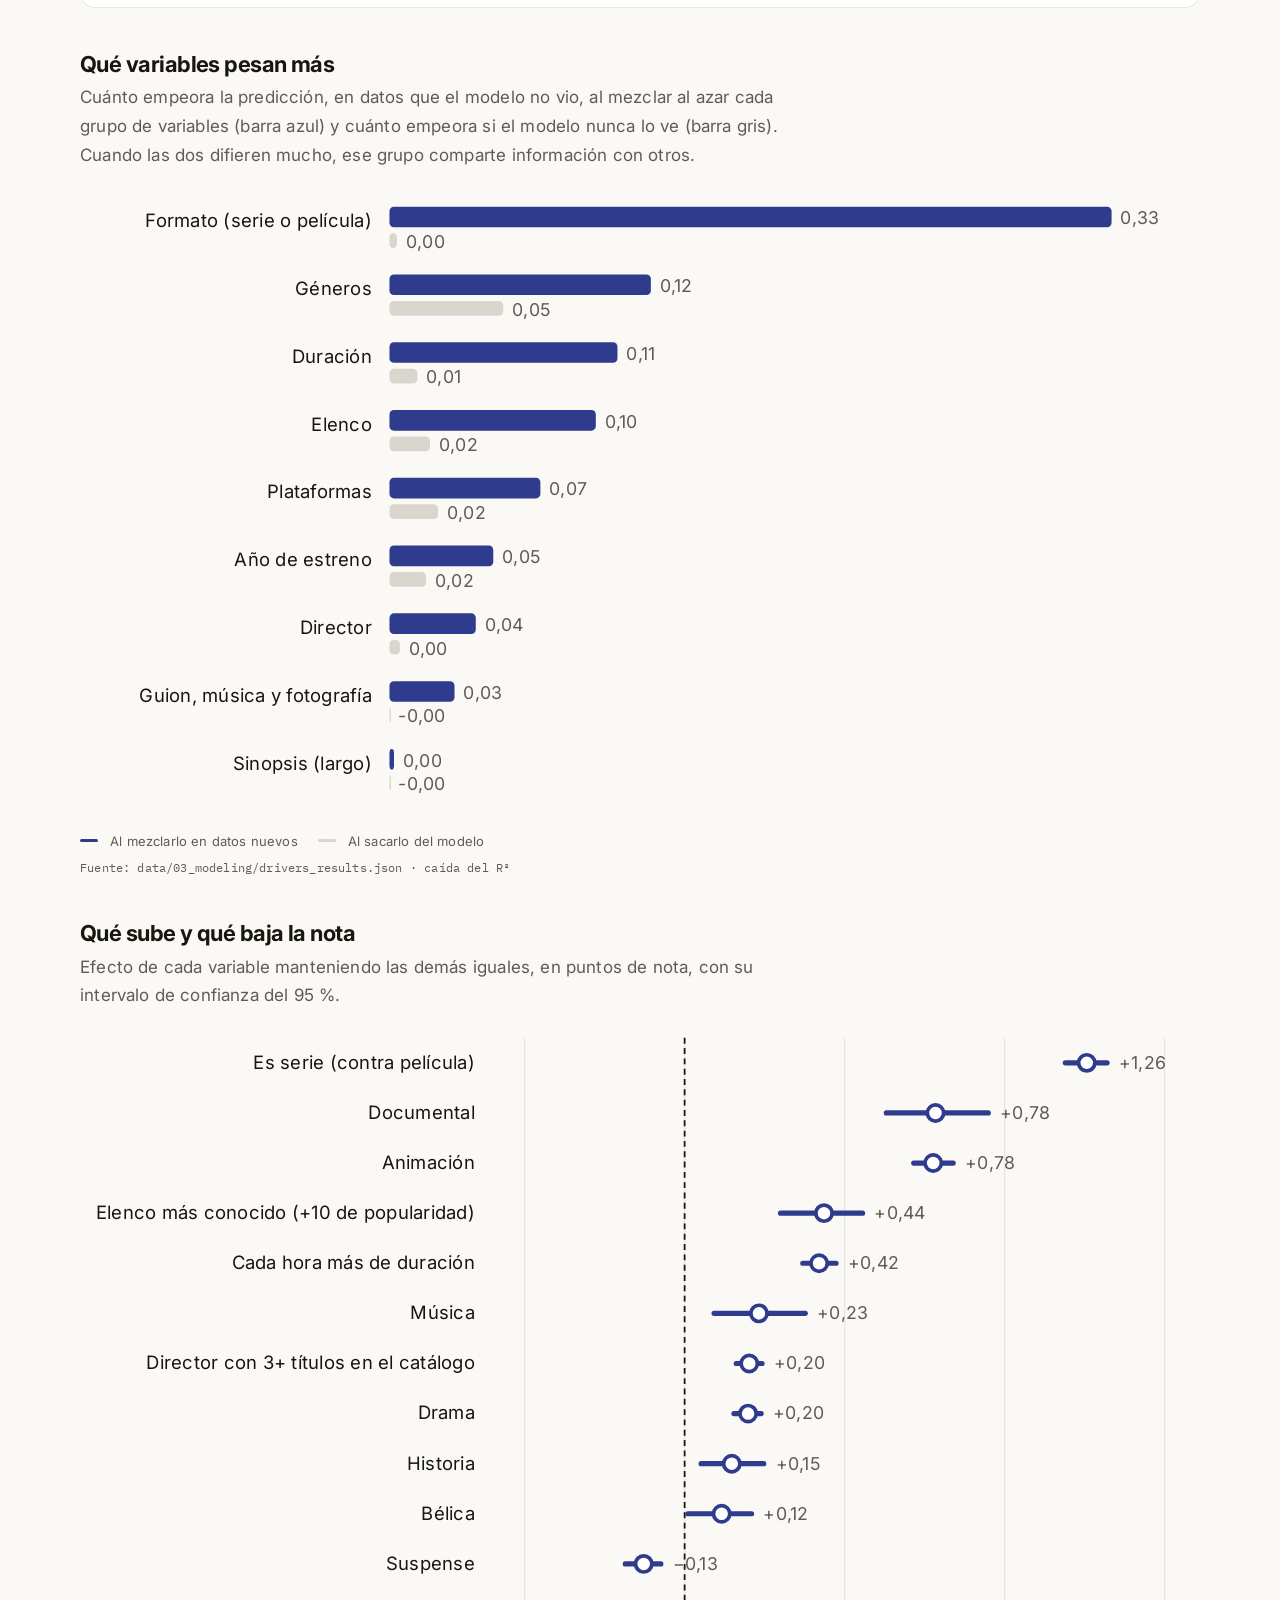
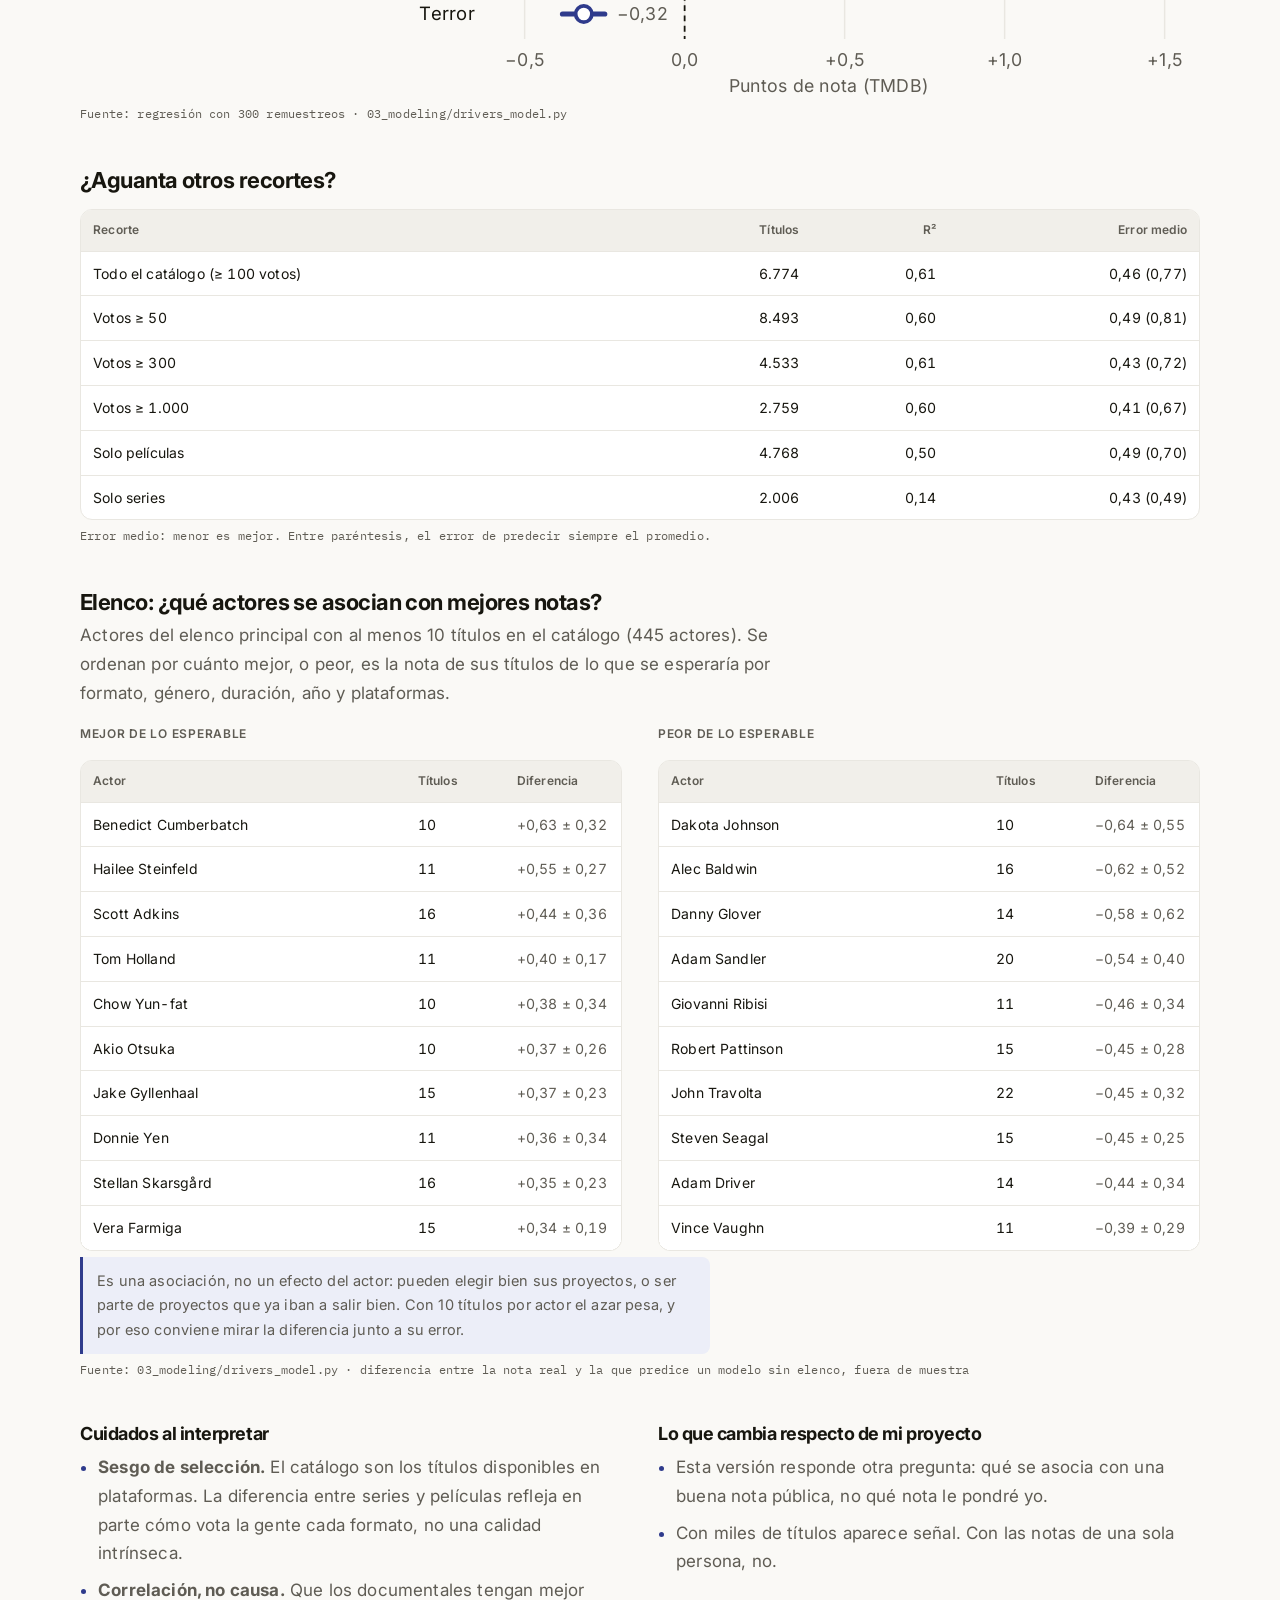
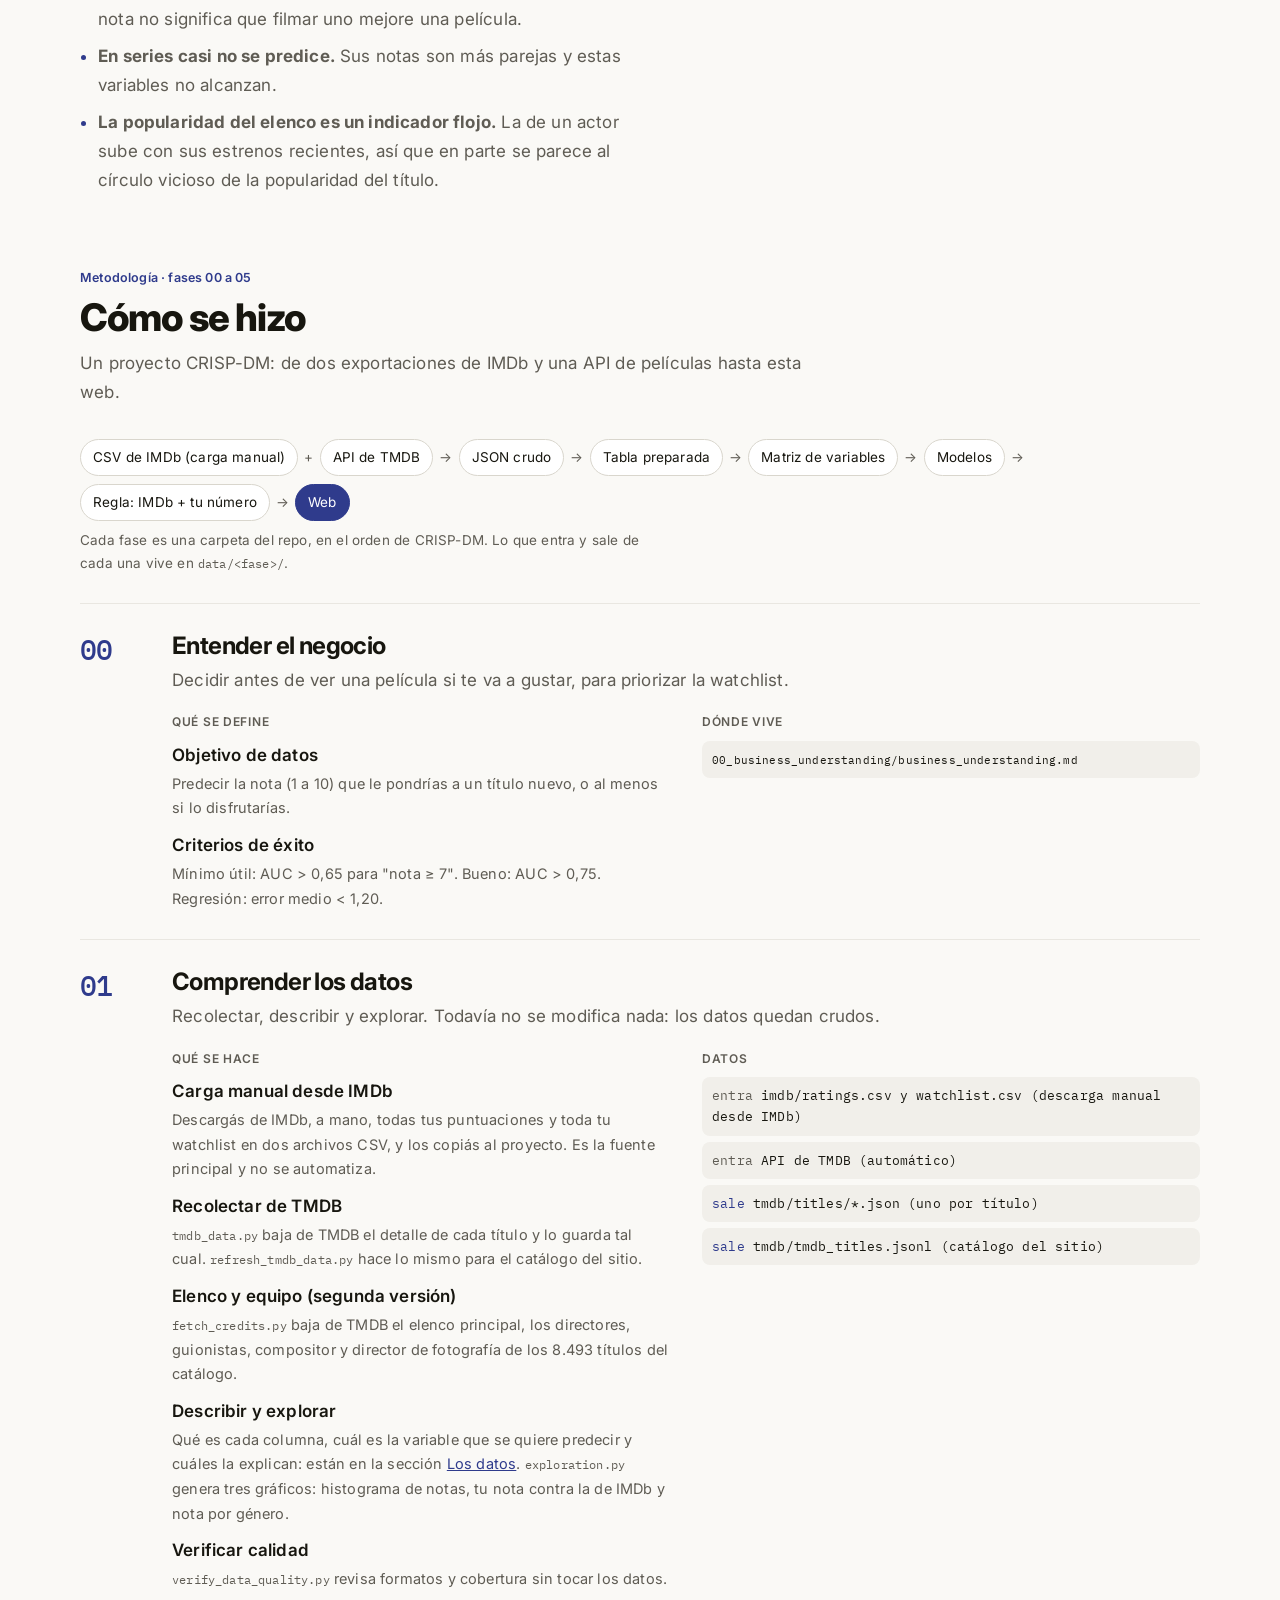
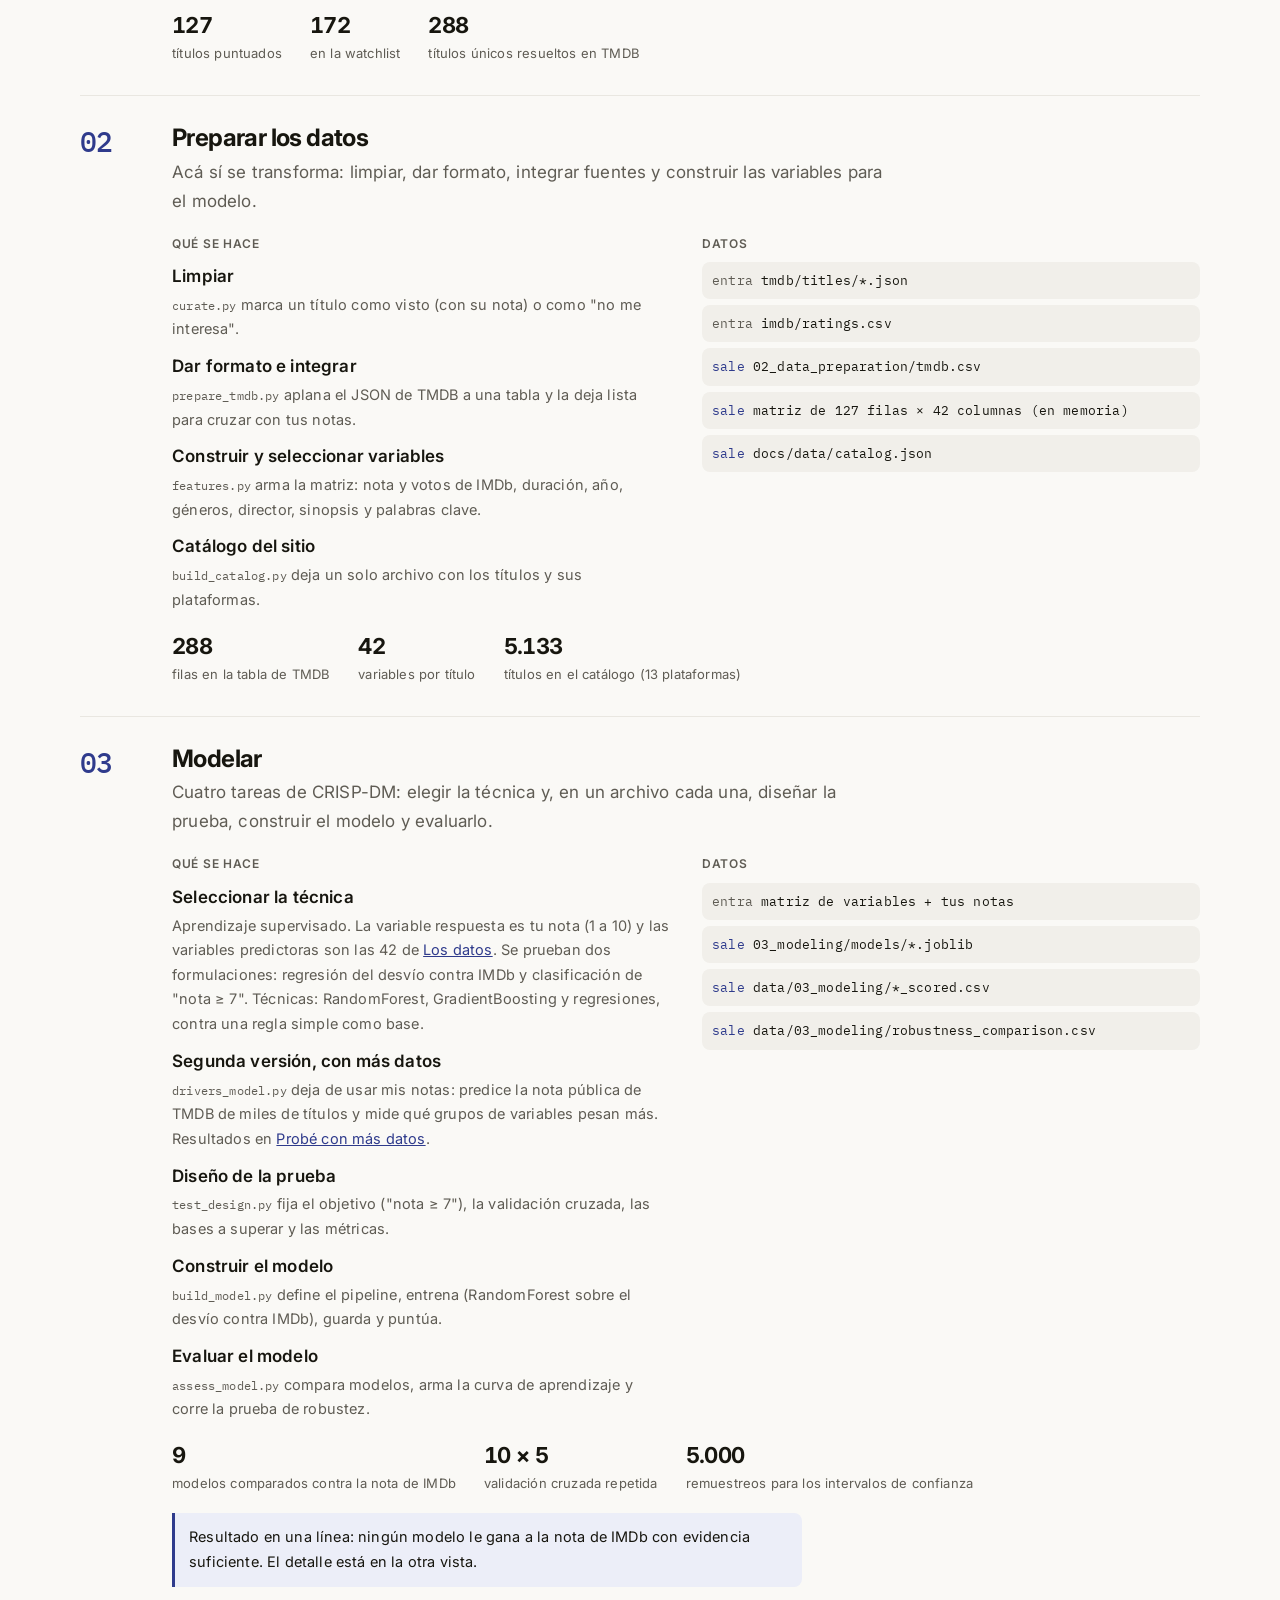
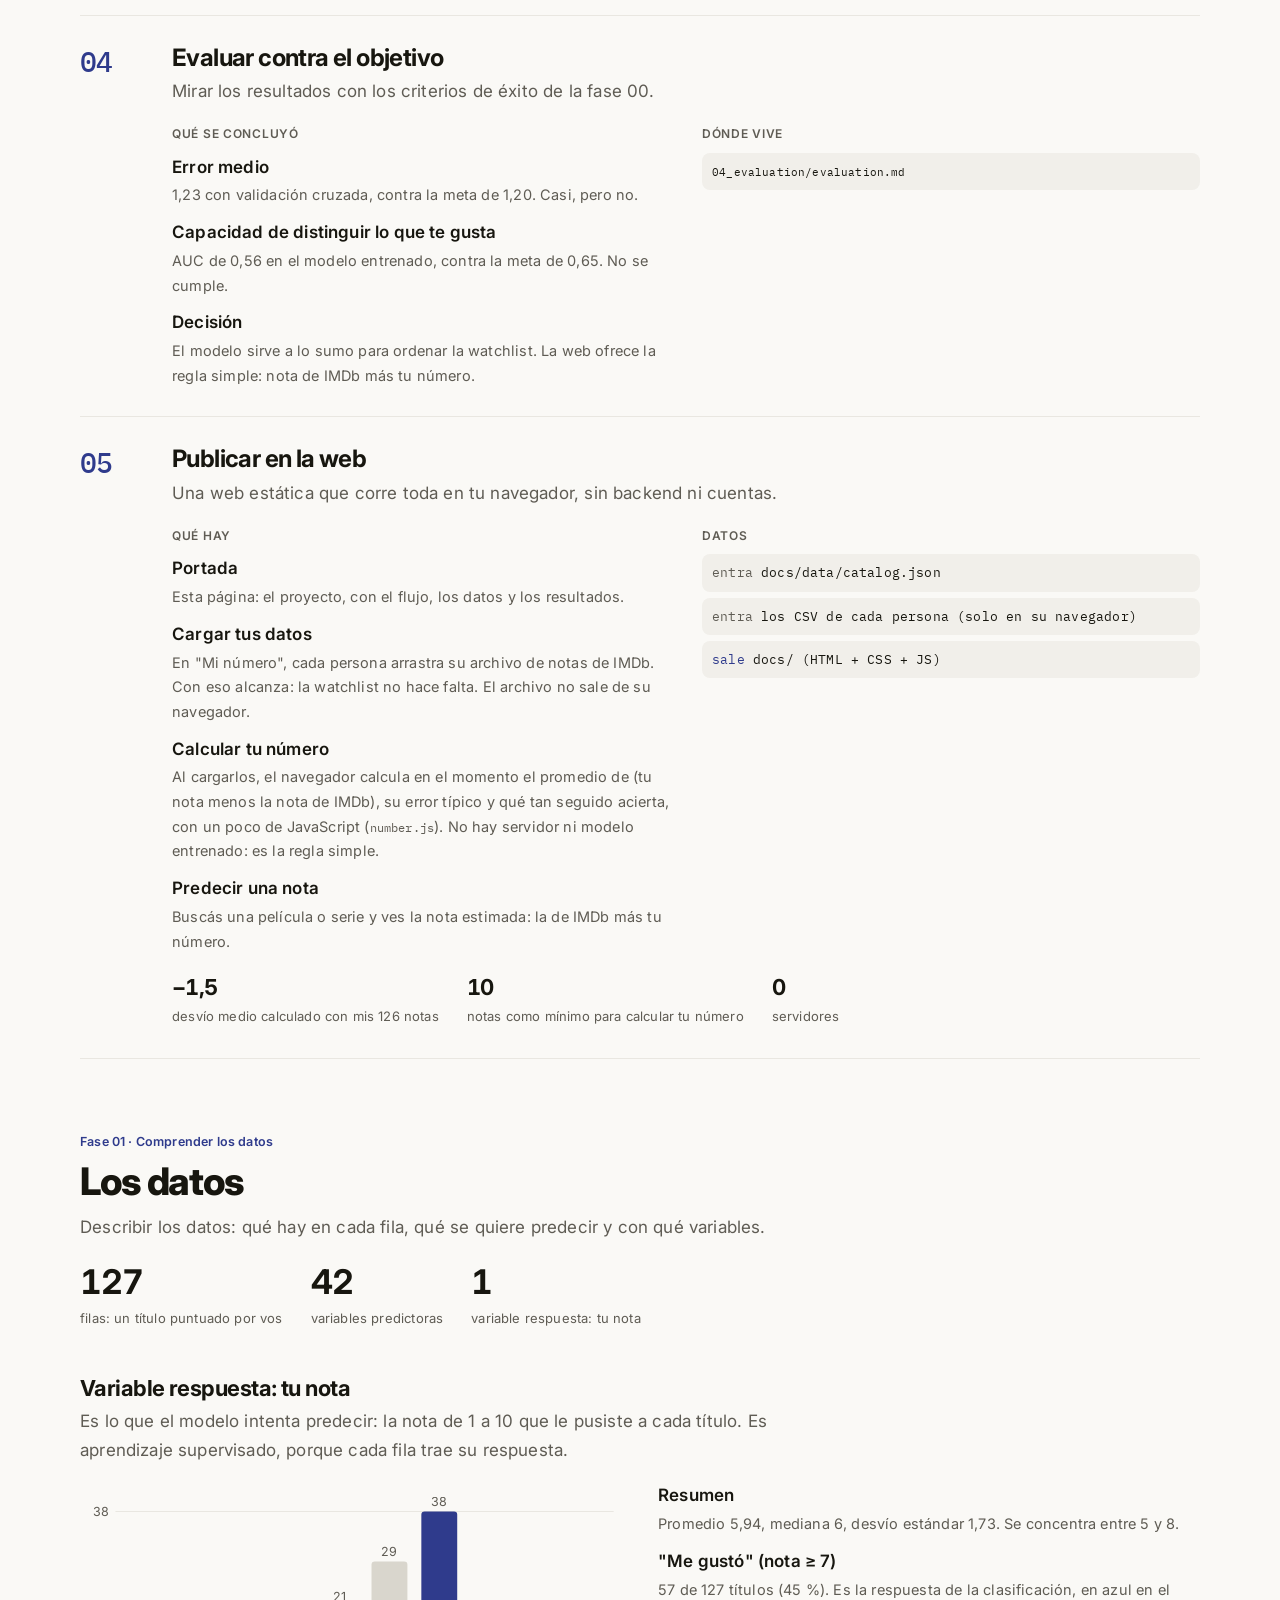
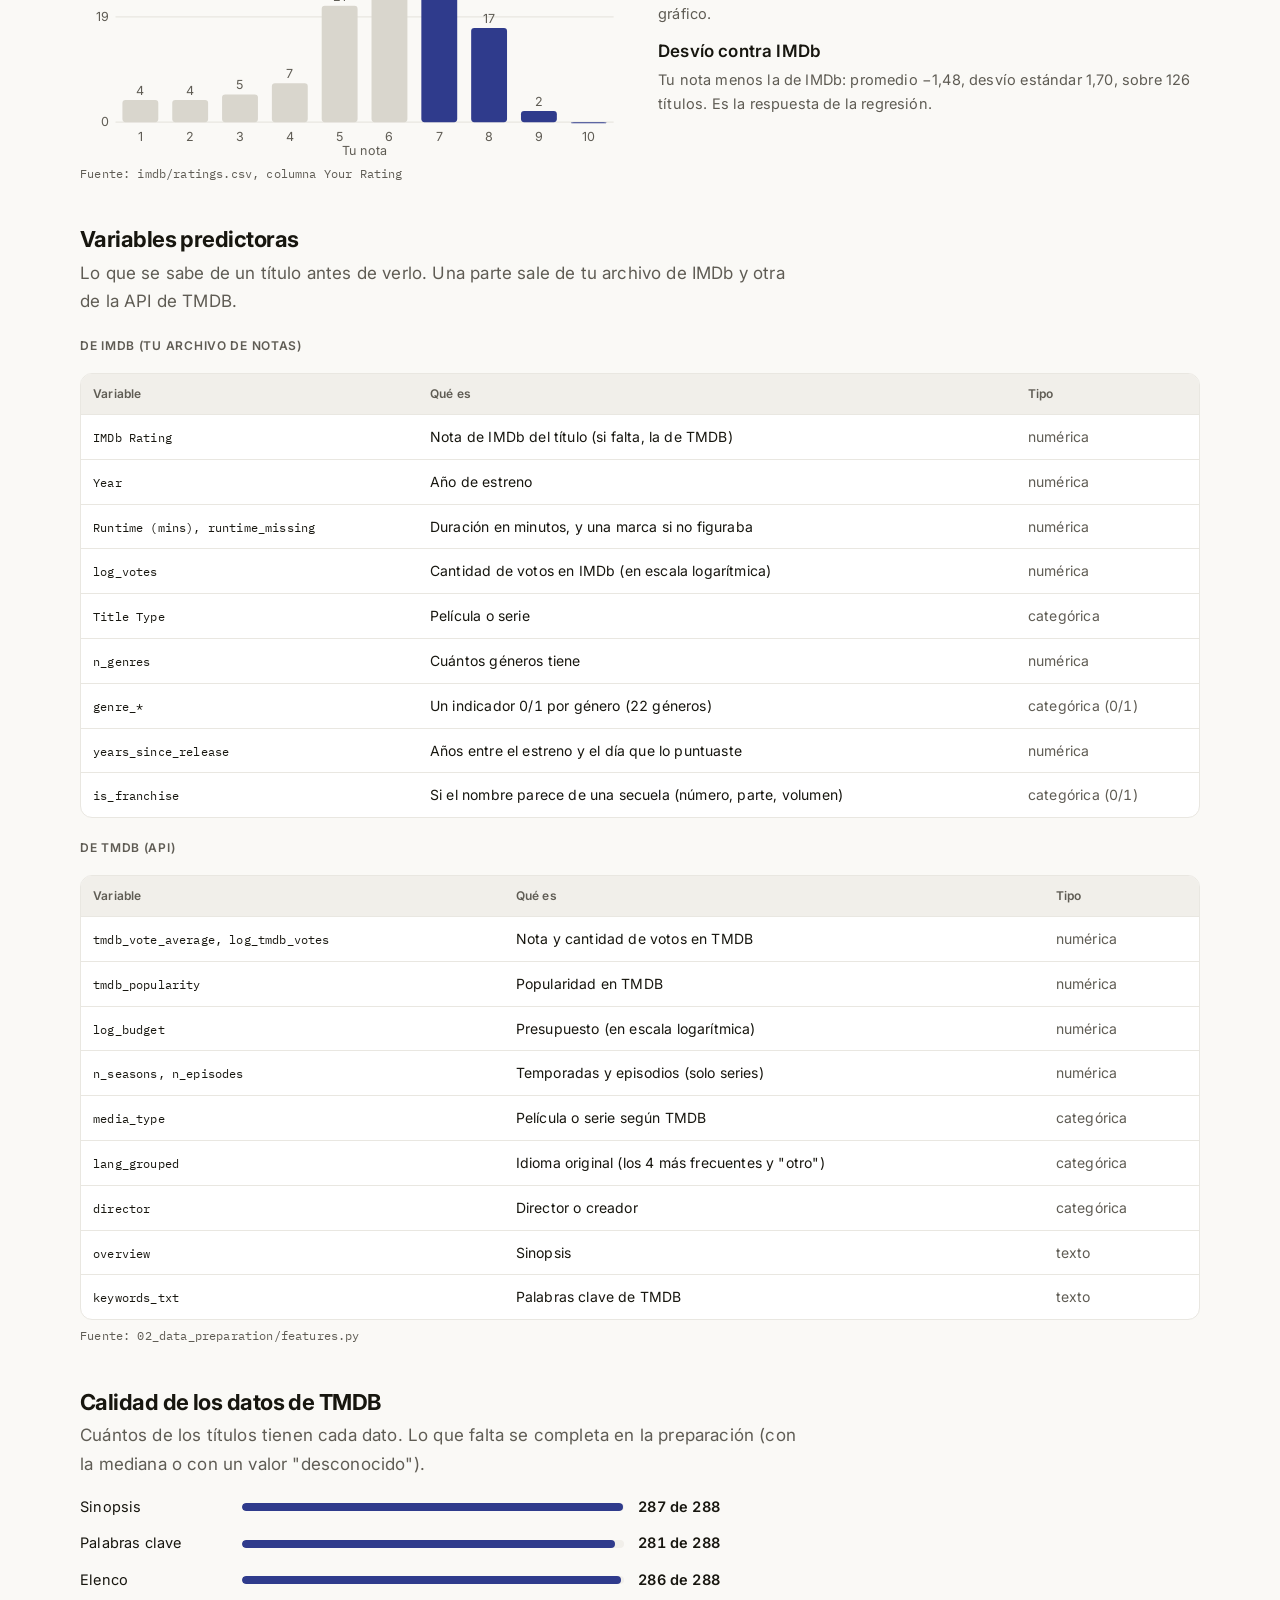
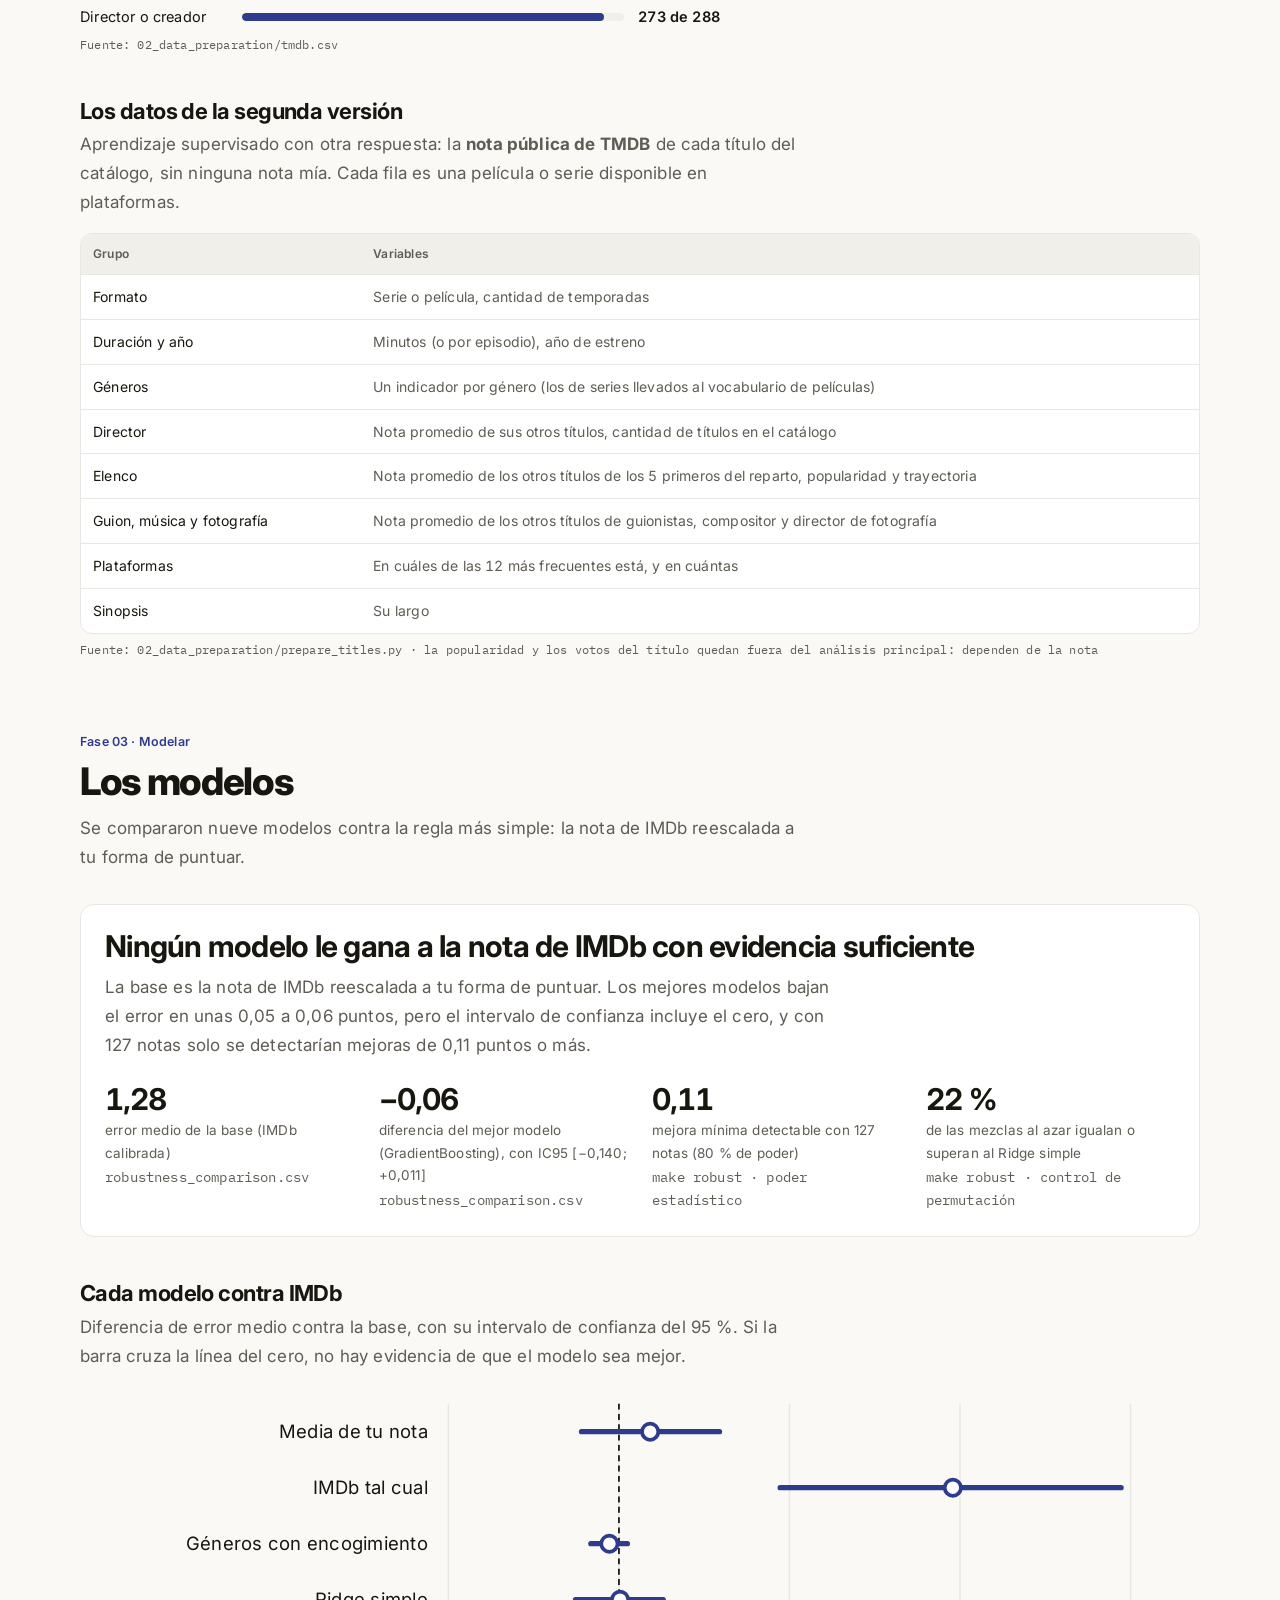
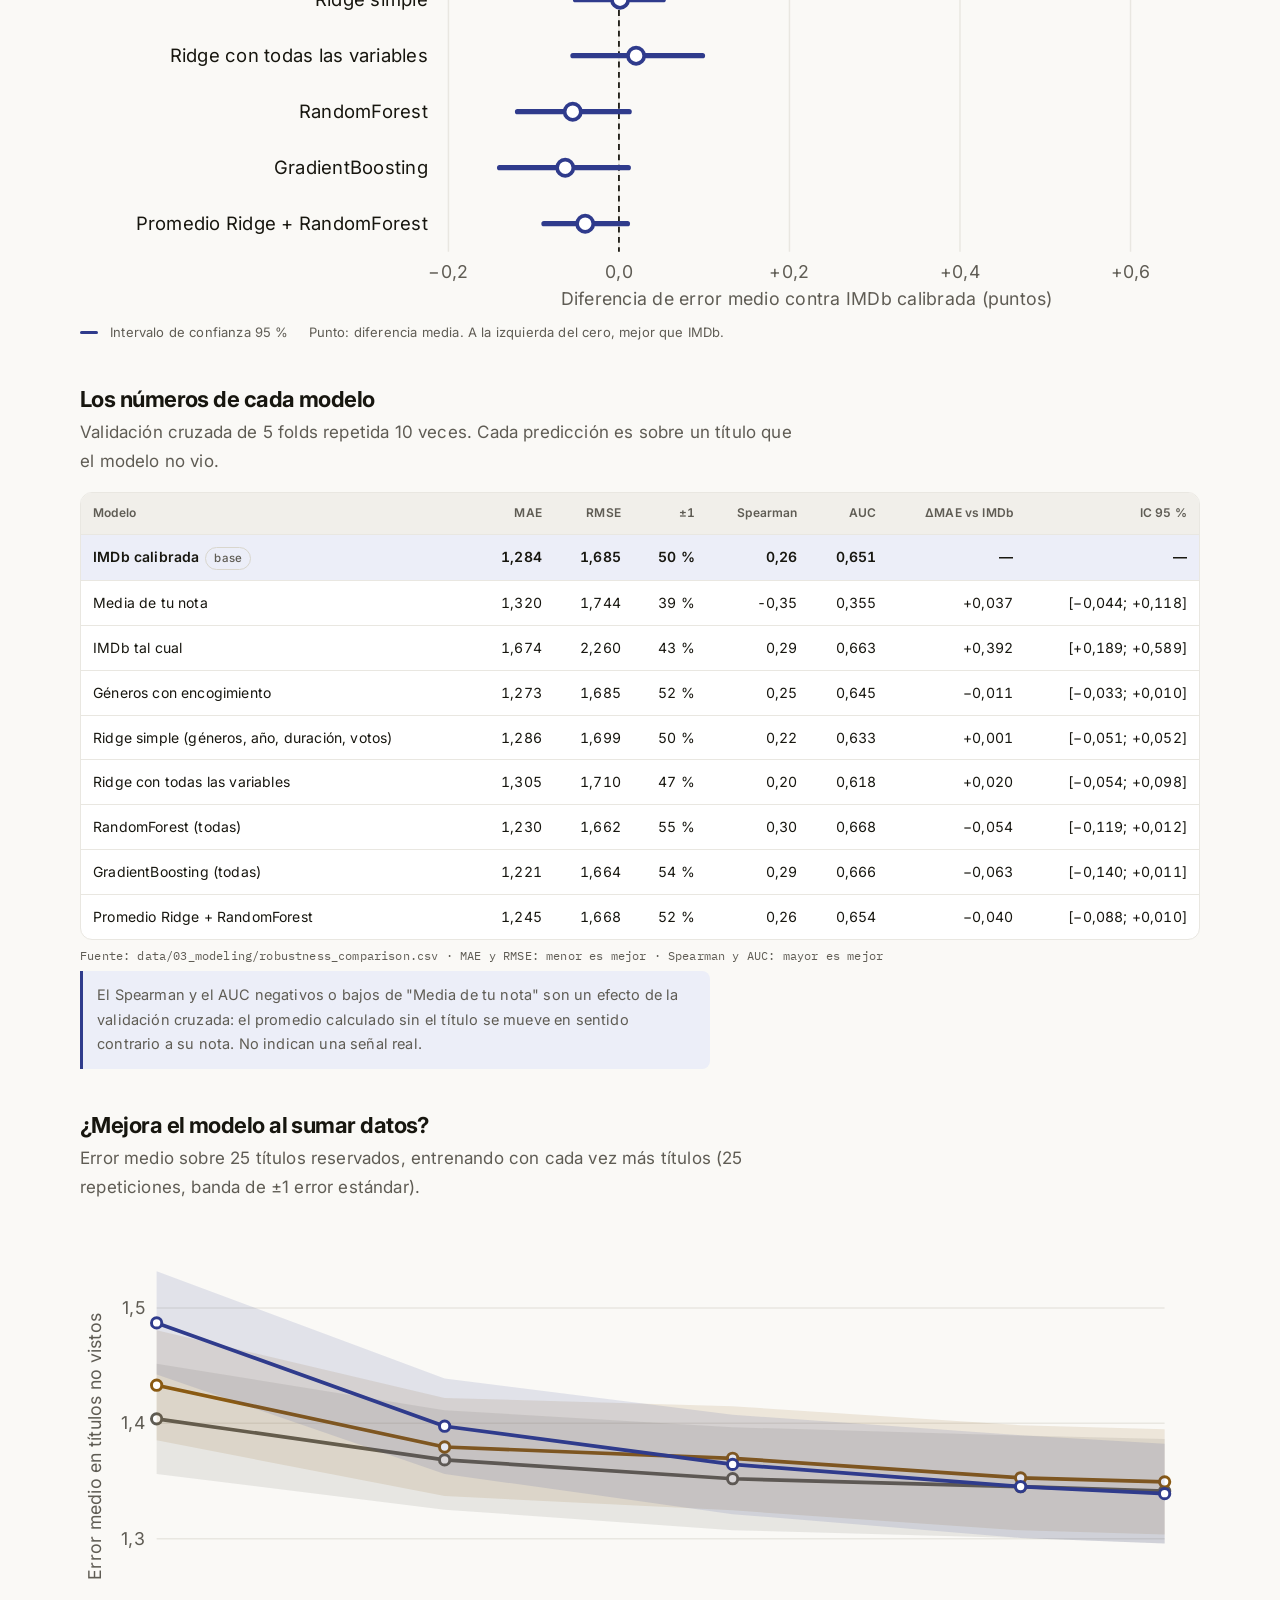
==== commit 49042937: "Elencos y equipo de TMDB: fetch_credits.py, variables de elenco, tabla de actores y sección 'Probé c" ====
--- a/docs/index.html
+++ b/docs/index.html
@@ -43,6 +43,7 @@
 <main class="wrap proy">
   <nav class="secnav" aria-label="Secciones de la página">
     <a href="#conclusiones">Conclusiones</a>
+    <a href="#masdatos">Con más datos</a>
     <span class="grp">Cómo llegué</span>
     <a href="#flujo">Cómo se hizo</a>
     <a href="#datos">Los datos</a>
@@ -98,6 +99,70 @@
     <div class="concl-cta">
       <a class="btn btn--hero" href="numero.html">Conocé tu número</a>
       <span>Cargás tus notas de IMDb y lo calculás en tu navegador.</span>
+    </div>
+  </section>
+
+  <section id="masdatos" aria-labelledby="h-masdatos">
+    <p class="phase-tag">Fase 03 · Modelar, segunda versión</p>
+    <h2 class="part" id="h-masdatos">Probé con más datos</h2>
+    <p class="part-sub">Con mis 127 notas no alcanzó. Con las películas y series de todo el catálogo de TMDB la pregunta cambia: ¿qué hace que una película tenga buena nota?</p>
+
+    <div class="verdict">
+      <h2>Con miles de títulos, la nota pública sí se puede predecir</h2>
+      <p>La respuesta es la nota de TMDB, sin ninguna nota mía. Las variables son el formato, la duración, el año, los géneros, el director, el elenco, el equipo, las plataformas y el largo de la sinopsis.</p>
+      <p id="m-cast"></p>
+      <div class="stats" id="m-stats"></div>
+    </div>
+
+    <div class="sect">
+      <h3>Qué variables pesan más</h3>
+      <p>Cuánto empeora la predicción, en datos que el modelo no vio, al mezclar al azar cada grupo de variables (barra azul) y cuánto empeora si el modelo nunca lo ve (barra gris). Cuando las dos difieren mucho, ese grupo comparte información con otros.</p>
+      <div class="chart" id="m-imp" role="img" aria-label="Importancia de cada grupo de variables"></div>
+      <div class="legend"><span><i style="background:var(--accent)"></i>Al mezclarlo en datos nuevos</span><span><i style="background:var(--line-strong)"></i>Al sacarlo del modelo</span></div>
+      <span class="src">Fuente: data/03_modeling/drivers_results.json · caída del R²</span>
+    </div>
+
+    <div class="sect">
+      <h3>Qué sube y qué baja la nota</h3>
+      <p>Efecto de cada variable manteniendo las demás iguales, en puntos de nota, con su intervalo de confianza del 95 %.</p>
+      <div class="chart" id="m-eff" role="img" aria-label="Efectos ajustados en puntos de nota"></div>
+      <span class="src">Fuente: regresión con 300 remuestreos · 03_modeling/drivers_model.py</span>
+    </div>
+
+    <div class="sect">
+      <h3>¿Aguanta otros recortes?</h3>
+      <div class="table-wrap"><table id="m-rob"></table></div>
+      <span class="src">Error medio: menor es mejor. Entre paréntesis, el error de predecir siempre el promedio.</span>
+    </div>
+
+    <div class="sect" id="m-actors" hidden>
+      <h3>Elenco: ¿qué actores se asocian con mejores notas?</h3>
+      <p id="m-actors-sub"></p>
+      <div class="two">
+        <div><div class="label">Mejor de lo esperable</div><div class="table-wrap"><table class="plain" id="m-act-top"></table></div></div>
+        <div><div class="label">Peor de lo esperable</div><div class="table-wrap"><table class="plain" id="m-act-bot"></table></div></div>
+      </div>
+      <p class="note-box">Es una asociación, no un efecto del actor: pueden elegir bien sus proyectos, o ser parte de proyectos que ya iban a salir bien. Con 10 títulos por actor el azar pesa, y por eso conviene mirar la diferencia junto a su error.</p>
+      <span class="src">Fuente: 03_modeling/drivers_model.py · diferencia entre la nota real y la que predice un modelo sin elenco, fuera de muestra</span>
+    </div>
+
+    <div class="read">
+      <div>
+        <h3>Cuidados al interpretar</h3>
+        <ul>
+          <li><b>Sesgo de selección.</b> El catálogo son los títulos disponibles en plataformas. La diferencia entre series y películas refleja en parte cómo vota la gente cada formato, no una calidad intrínseca.</li>
+          <li><b>Correlación, no causa.</b> Que los documentales tengan mejor nota no significa que filmar uno mejore una película.</li>
+          <li><b>En series casi no se predice.</b> Sus notas son más parejas y estas variables no alcanzan.</li>
+          <li><b>La popularidad del elenco es un indicador flojo.</b> La de un actor sube con sus estrenos recientes, así que en parte se parece al círculo vicioso de la popularidad del título.</li>
+        </ul>
+      </div>
+      <div>
+        <h3>Lo que cambia respecto de mi proyecto</h3>
+        <ul>
+          <li>Esta versión responde otra pregunta: qué se asocia con una buena nota pública, no qué nota le pondré yo.</li>
+          <li>Con miles de títulos aparece señal. Con las notas de una sola persona, no.</li>
+        </ul>
+      </div>
     </div>
   </section>
 
@@ -149,6 +214,7 @@
               <ul class="tasks">
                 <li><b>Carga manual desde IMDb</b><span>Descargás de IMDb, a mano, todas tus puntuaciones y toda tu watchlist en dos archivos CSV, y los copiás al proyecto. Es la fuente principal y no se automatiza.</span></li>
                 <li><b>Recolectar de TMDB</b><span><code>tmdb_data.py</code> baja de TMDB el detalle de cada título y lo guarda tal cual. <code>refresh_tmdb_data.py</code> hace lo mismo para el catálogo del sitio.</span></li>
+                <li><b>Elenco y equipo (segunda versión)</b><span><code>fetch_credits.py</code> baja de TMDB el elenco principal, los directores, guionistas, compositor y director de fotografía de los 8.493 títulos del catálogo.</span></li>
                 <li><b>Describir y explorar</b><span>Qué es cada columna, cuál es la variable que se quiere predecir y cuáles la explican: están en la sección <a href="#datos">Los datos</a>. <code>exploration.py</code> genera tres gráficos: histograma de notas, tu nota contra la de IMDb y nota por género.</span></li>
                 <li><b>Verificar calidad</b><span><code>verify_data_quality.py</code> revisa formatos y cobertura sin tocar los datos.</span></li>
               </ul>
@@ -215,6 +281,7 @@
               <div class="label">Qué se hace</div>
               <ul class="tasks">
                 <li><b>Seleccionar la técnica</b><span>Aprendizaje supervisado. La variable respuesta es tu nota (1 a 10) y las variables predictoras son las 42 de <a href="#datos">Los datos</a>. Se prueban dos formulaciones: regresión del desvío contra IMDb y clasificación de "nota ≥ 7". Técnicas: RandomForest, GradientBoosting y regresiones, contra una regla simple como base.</span></li>
+                <li><b>Segunda versión, con más datos</b><span><code>drivers_model.py</code> deja de usar mis notas: predice la nota pública de TMDB de miles de títulos y mide qué grupos de variables pesan más. Resultados en <a href="#masdatos">Probé con más datos</a>.</span></li>
                 <li><b>Diseño de la prueba</b><span><code>test_design.py</code> fija el objetivo ("nota ≥ 7"), la validación cruzada, las bases a superar y las métricas.</span></li>
                 <li><b>Construir el modelo</b><span><code>build_model.py</code> define el pipeline, entrena (RandomForest sobre el desvío contra IMDb), guarda y puntúa.</span></li>
                 <li><b>Evaluar el modelo</b><span><code>assess_model.py</code> compara modelos, arma la curva de aprendizaje y corre la prueba de robustez.</span></li>
@@ -333,6 +400,23 @@
       <p>Cuántos de los títulos tienen cada dato. Lo que falta se completa en la preparación (con la mediana o con un valor "desconocido").</p>
       <div id="d-quality" class="quality"></div>
       <span class="src">Fuente: 02_data_preparation/tmdb.csv</span>
+    </div>
+
+    <div class="sect">
+      <h3>Los datos de la segunda versión</h3>
+      <p>Aprendizaje supervisado con otra respuesta: la <b>nota pública de TMDB</b> de cada título del catálogo, sin ninguna nota mía. Cada fila es una película o serie disponible en plataformas.</p>
+      <div class="table-wrap"><table class="plain">
+        <tr><th>Grupo</th><th>Variables</th></tr>
+        <tr><td>Formato</td><td>Serie o película, cantidad de temporadas</td></tr>
+        <tr><td>Duración y año</td><td>Minutos (o por episodio), año de estreno</td></tr>
+        <tr><td>Géneros</td><td>Un indicador por género (los de series llevados al vocabulario de películas)</td></tr>
+        <tr><td>Director</td><td>Nota promedio de sus otros títulos, cantidad de títulos en el catálogo</td></tr>
+        <tr><td>Elenco</td><td>Nota promedio de los otros títulos de los 5 primeros del reparto, popularidad y trayectoria</td></tr>
+        <tr><td>Guion, música y fotografía</td><td>Nota promedio de los otros títulos de guionistas, compositor y director de fotografía</td></tr>
+        <tr><td>Plataformas</td><td>En cuáles de las 12 más frecuentes está, y en cuántas</td></tr>
+        <tr><td>Sinopsis</td><td>Su largo</td></tr>
+      </table></div>
+      <span class="src">Fuente: 02_data_preparation/prepare_titles.py · la popularidad y los votos del título quedan fuera del análisis principal: dependen de la nota</span>
     </div>
   </section>
 
--- a/docs/css/proyecto.css
+++ b/docs/css/proyecto.css
@@ -156,3 +156,6 @@
 .heq.res b { color: var(--accent); }
 .hop { font-size: 1.6rem; color: var(--muted); }
 @media (max-width: 520px) { .heq { min-width: 0; padding: 8px 12px; } }
+
+.proy .secnav { scrollbar-width: none; }
+.proy .secnav::-webkit-scrollbar { display: none; }
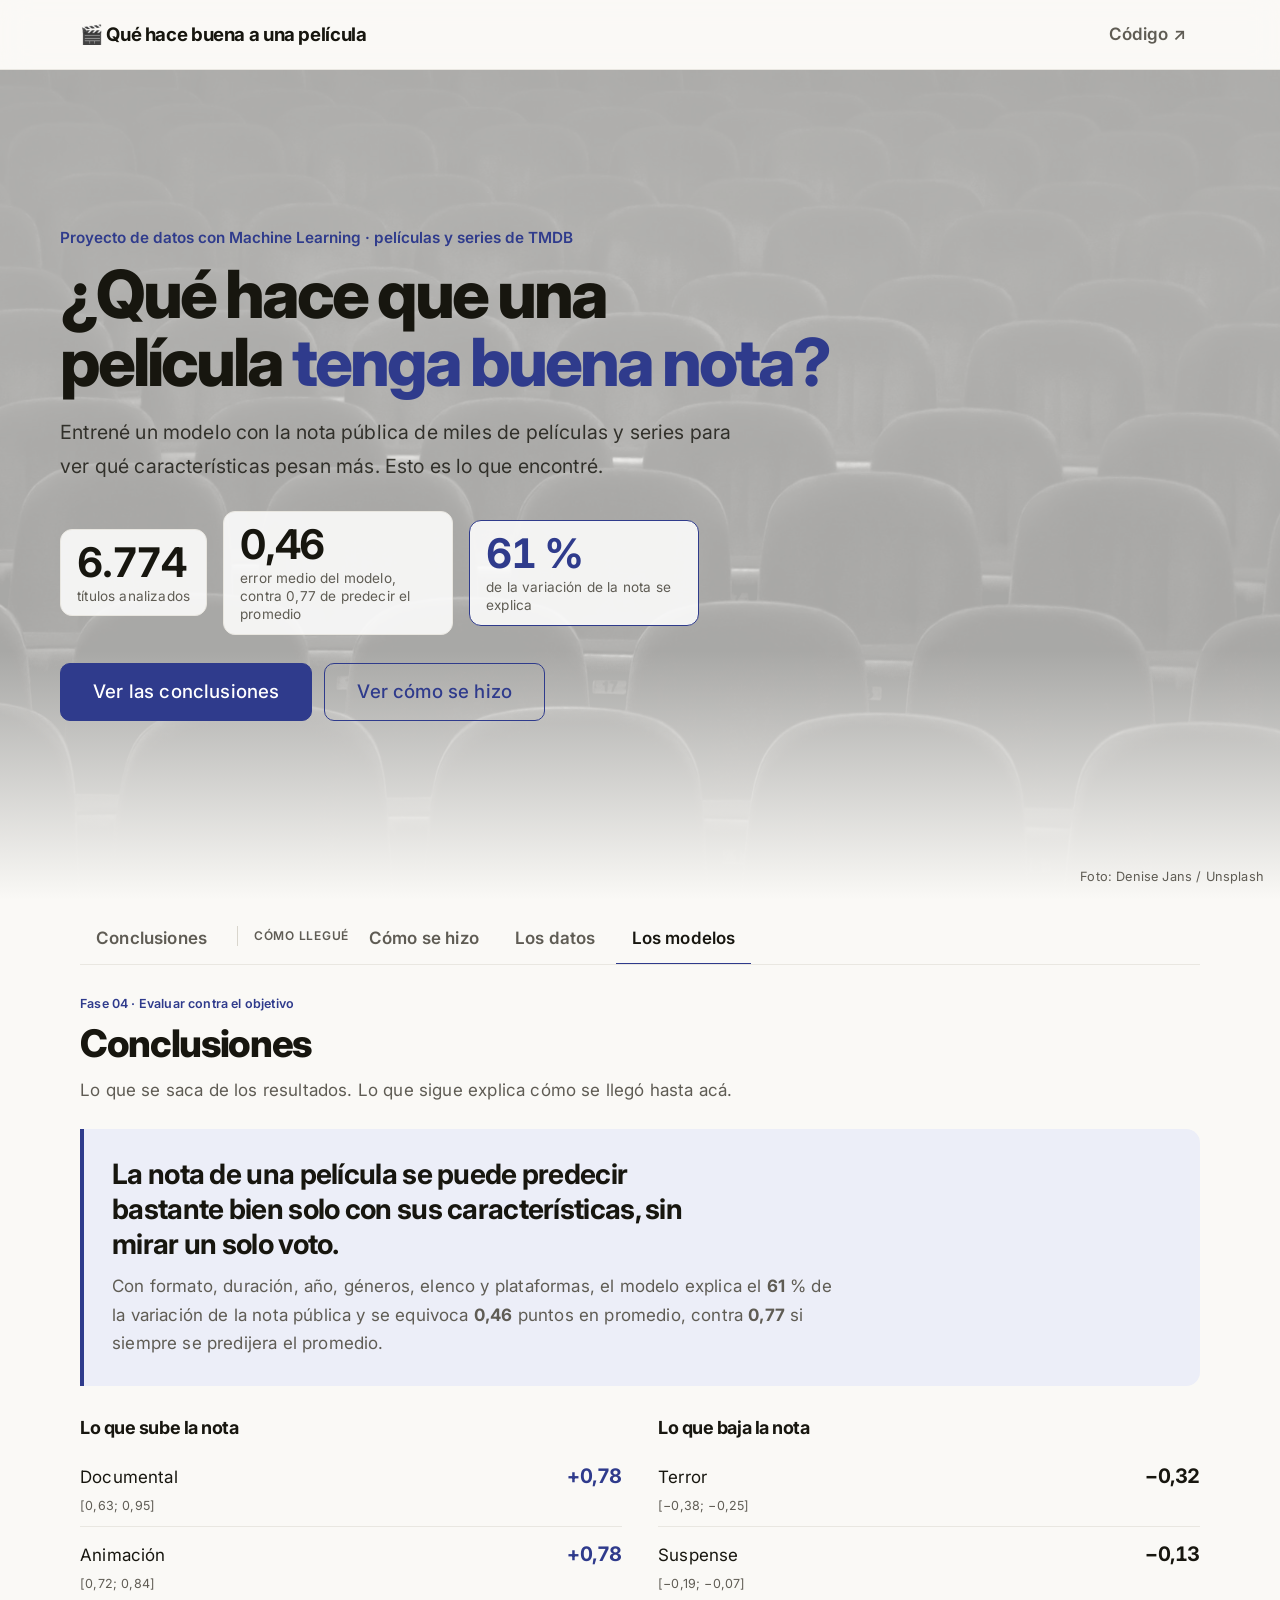
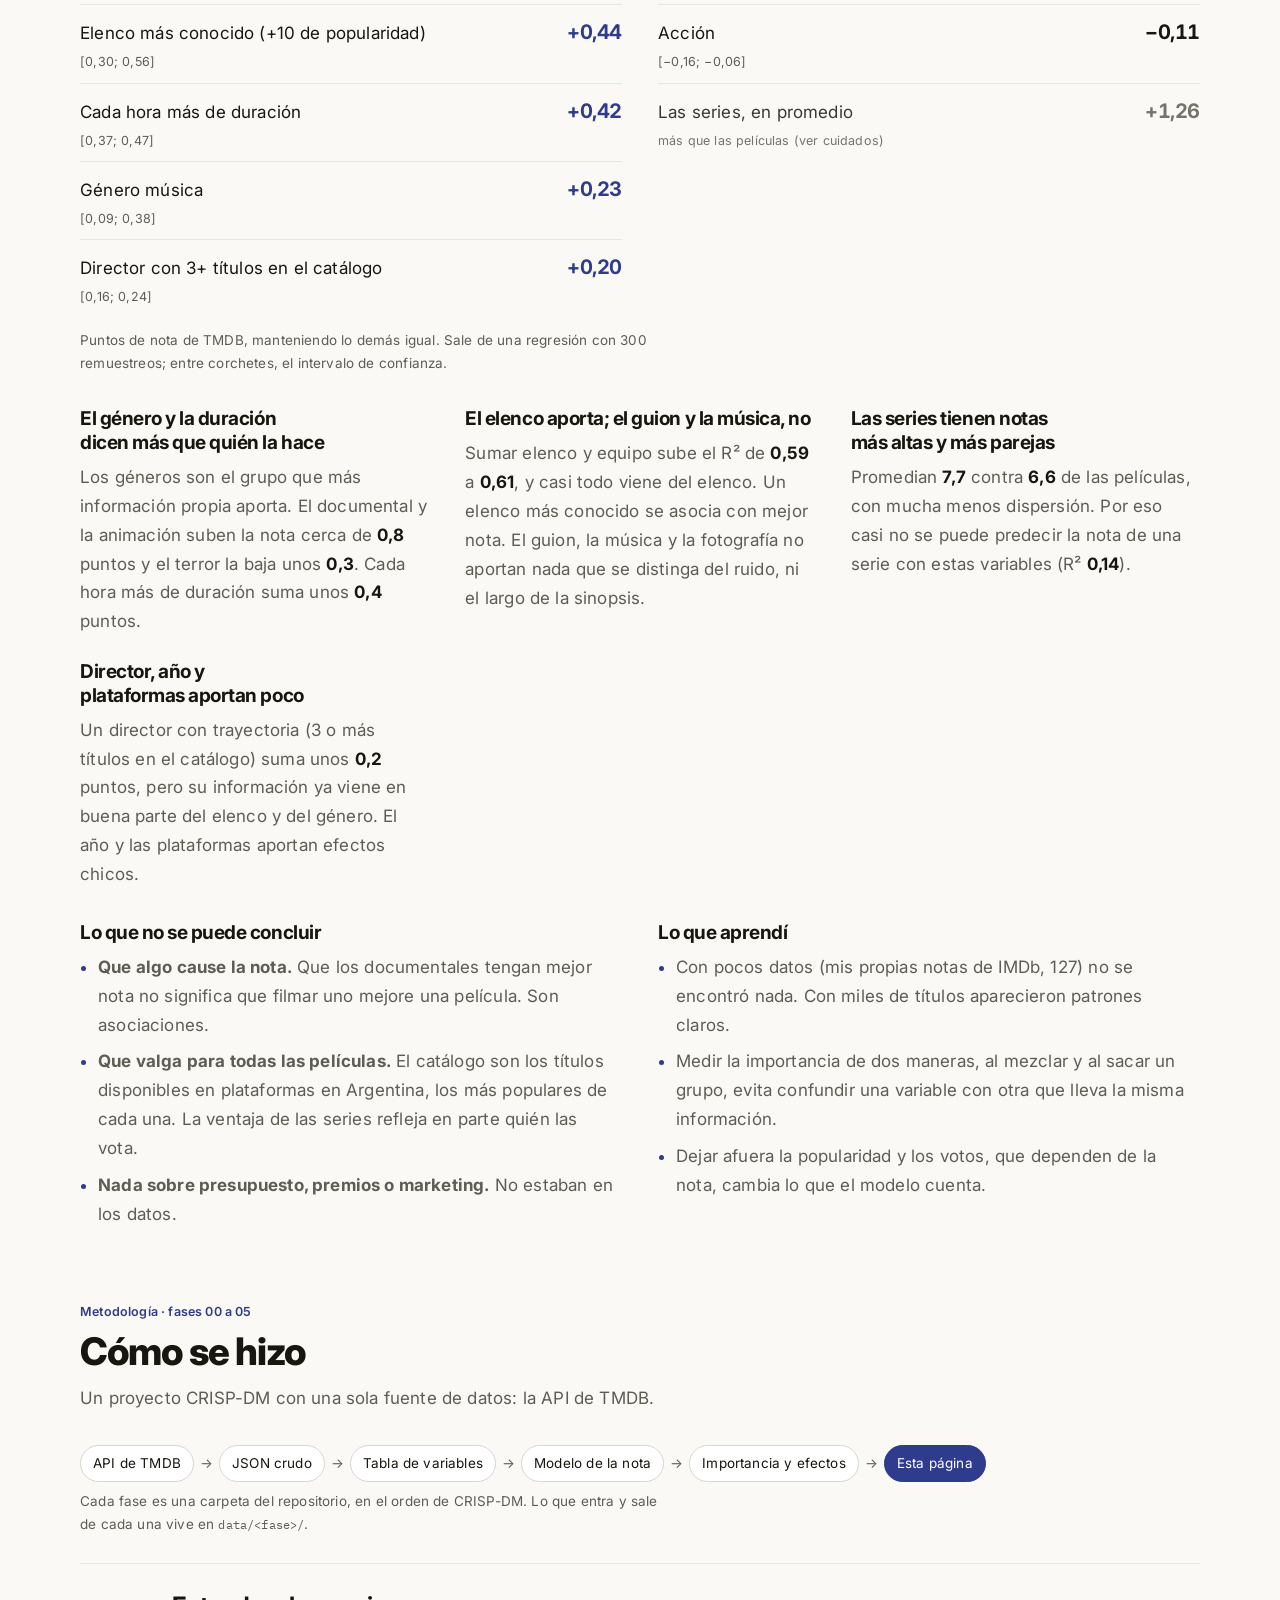
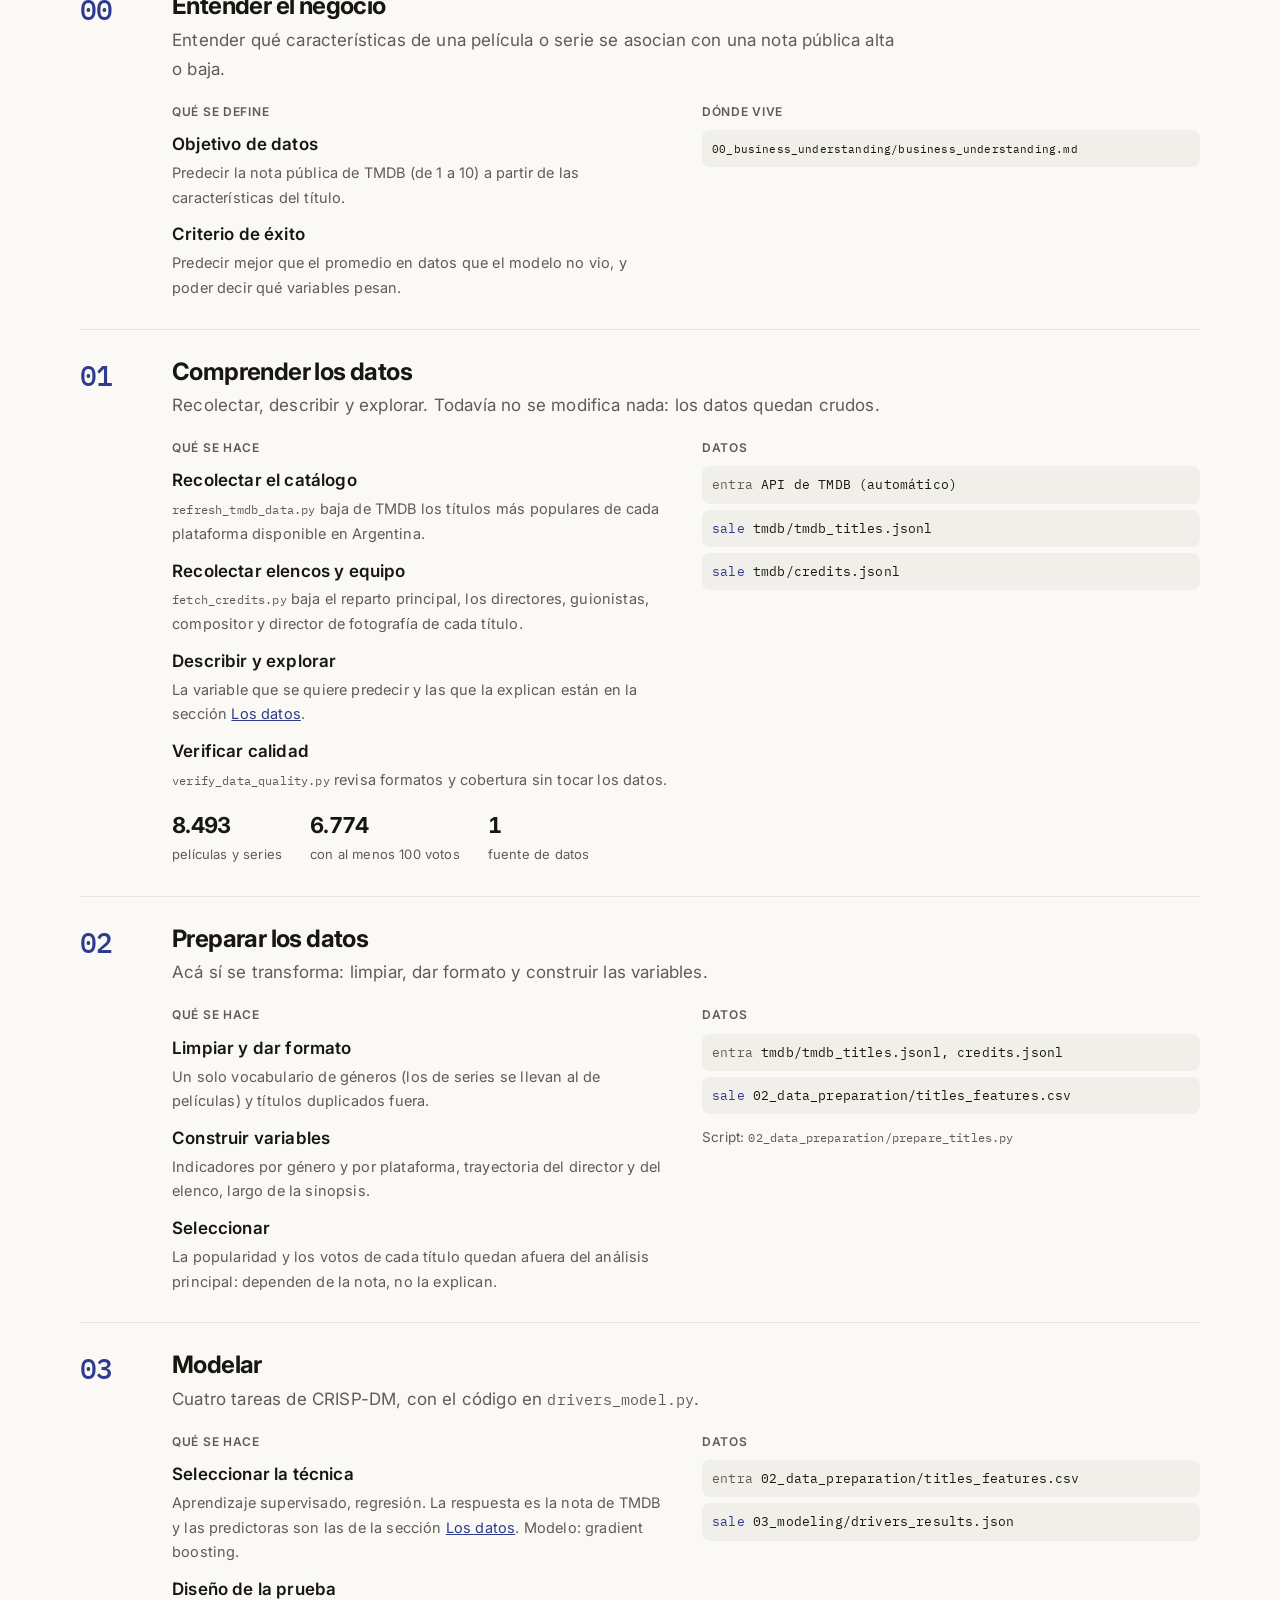
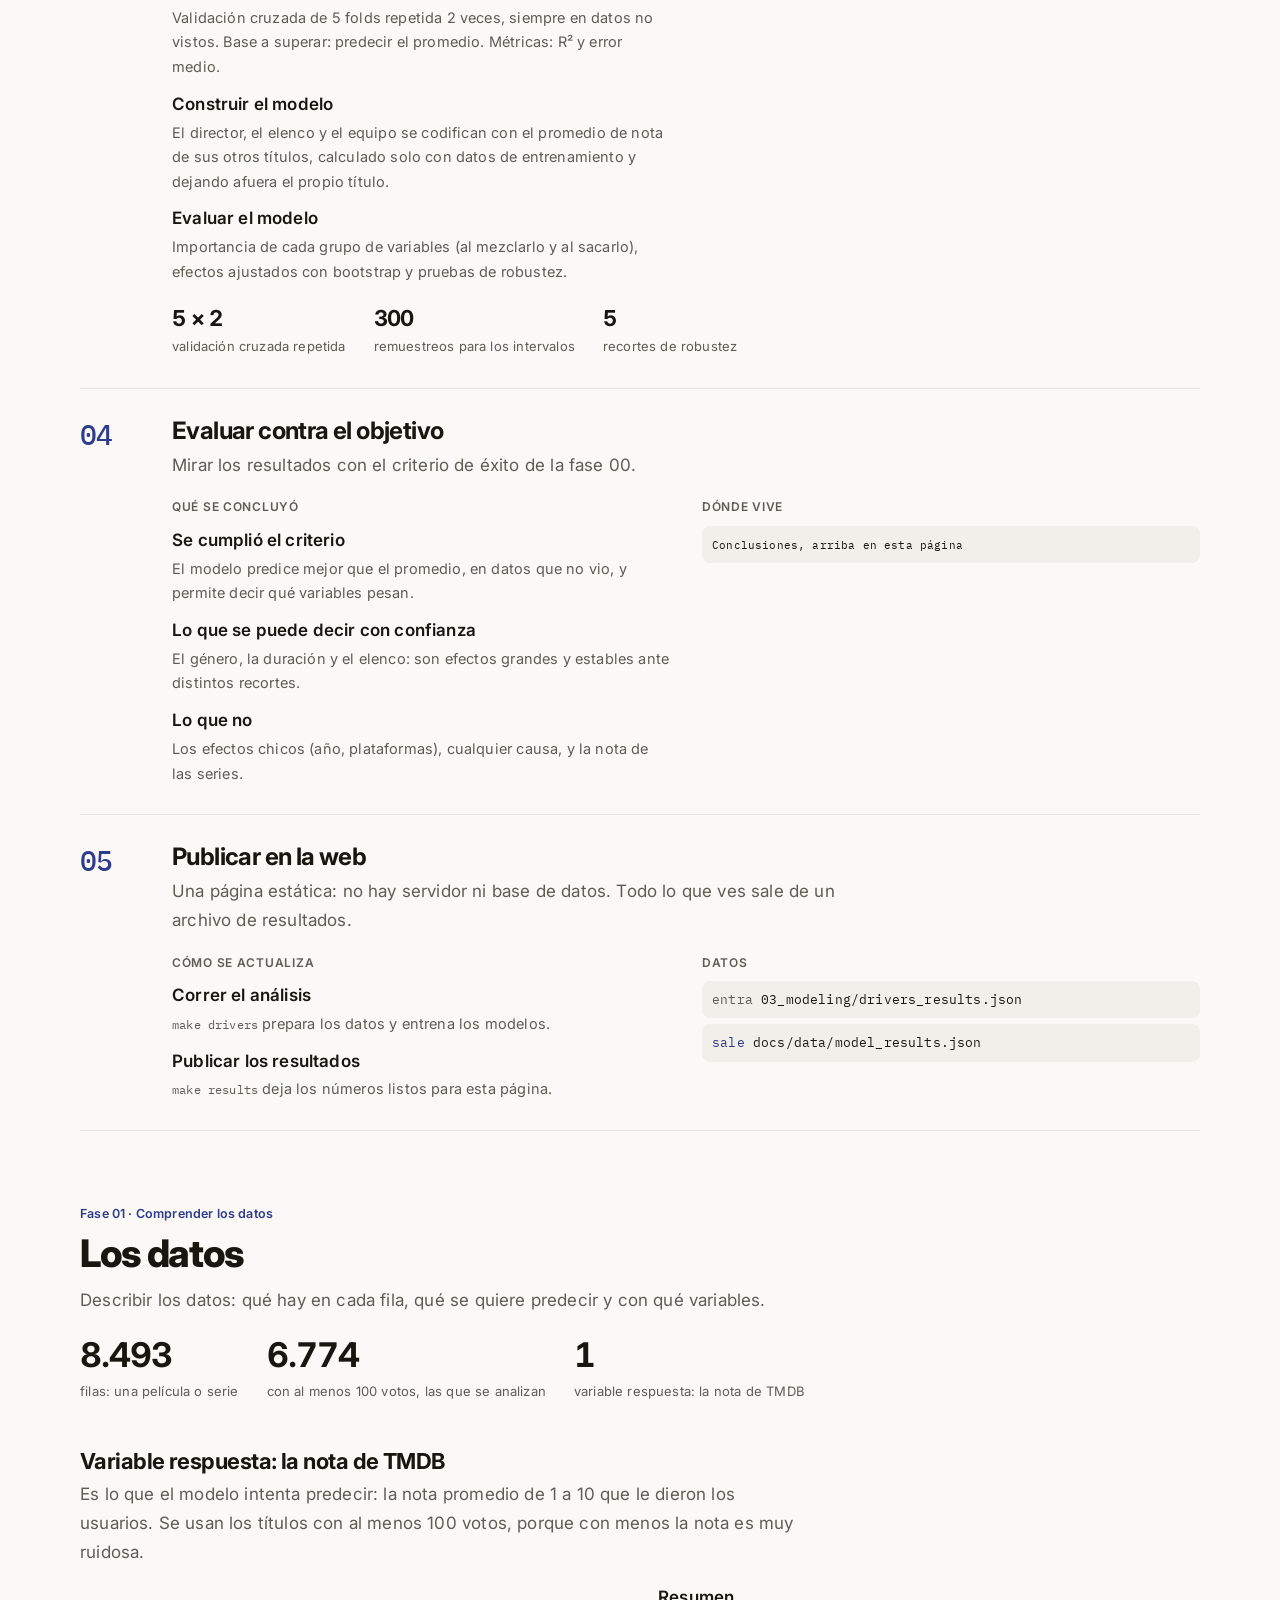
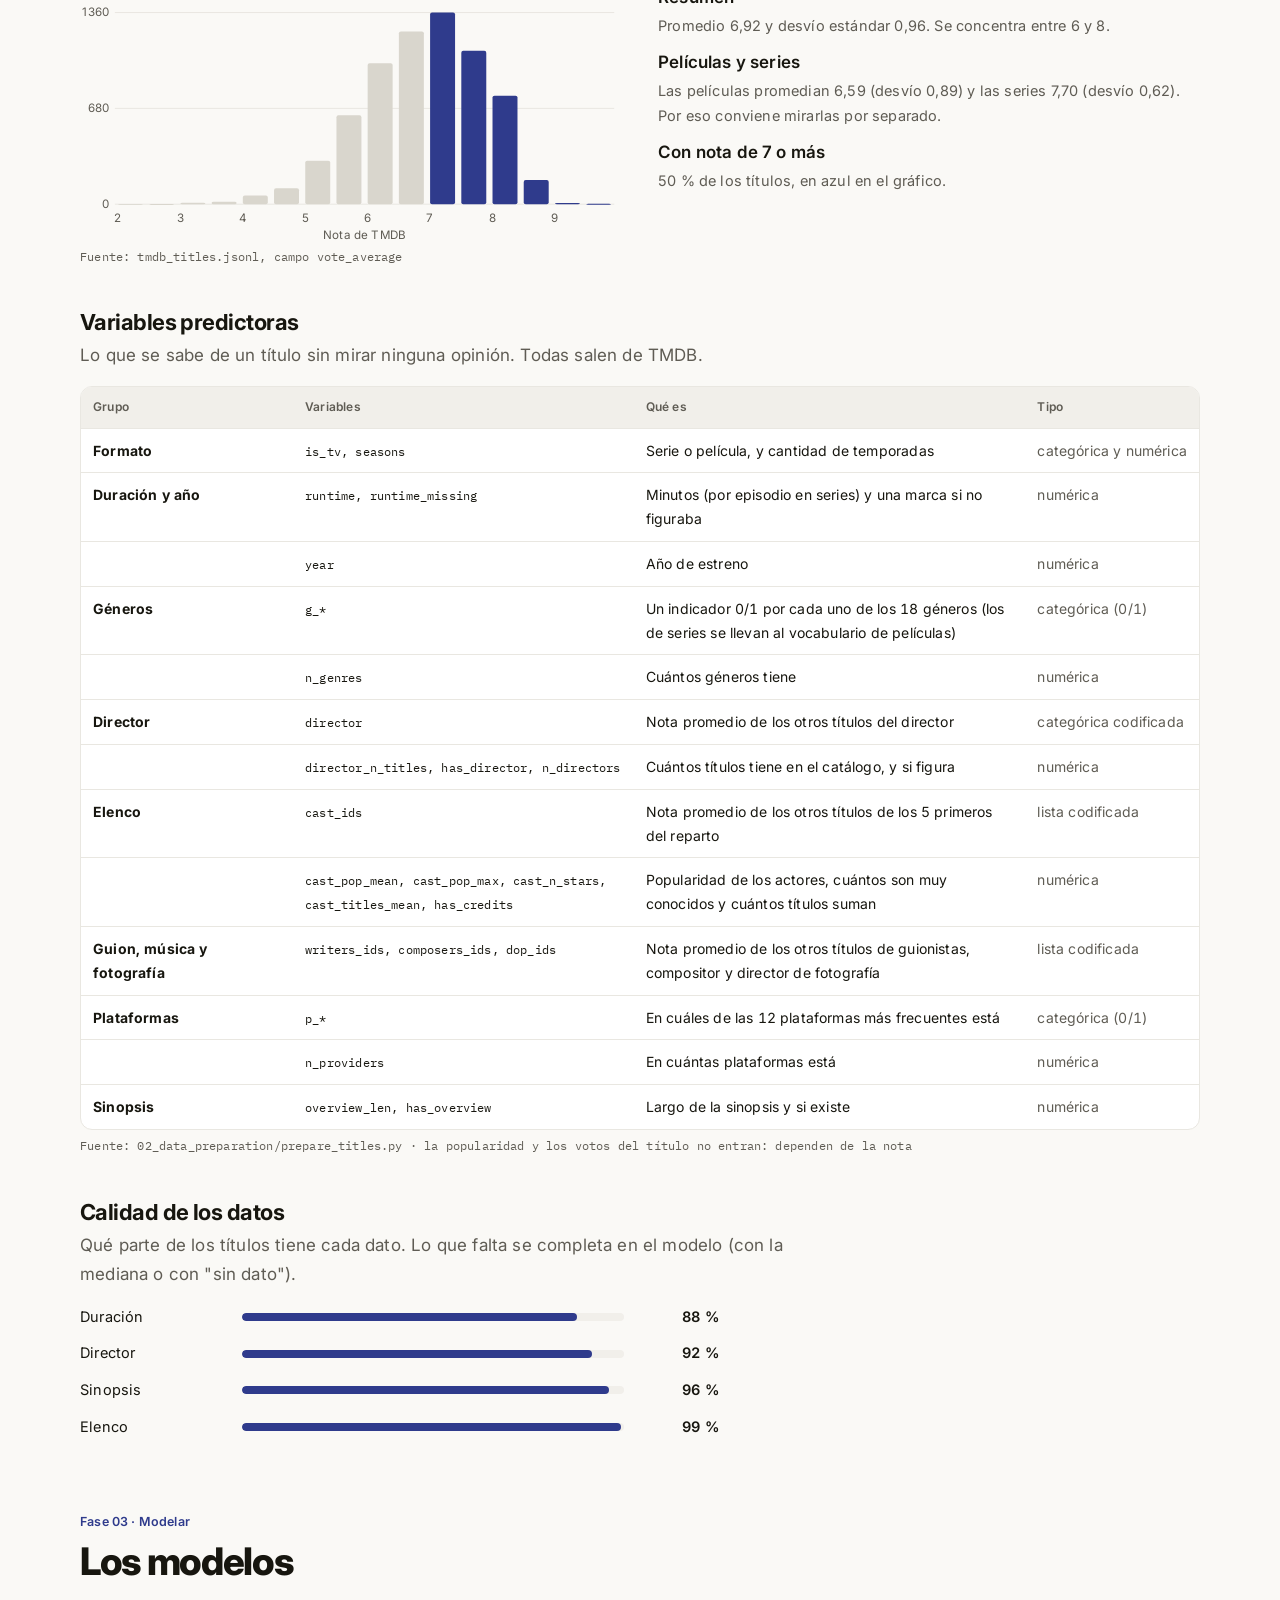
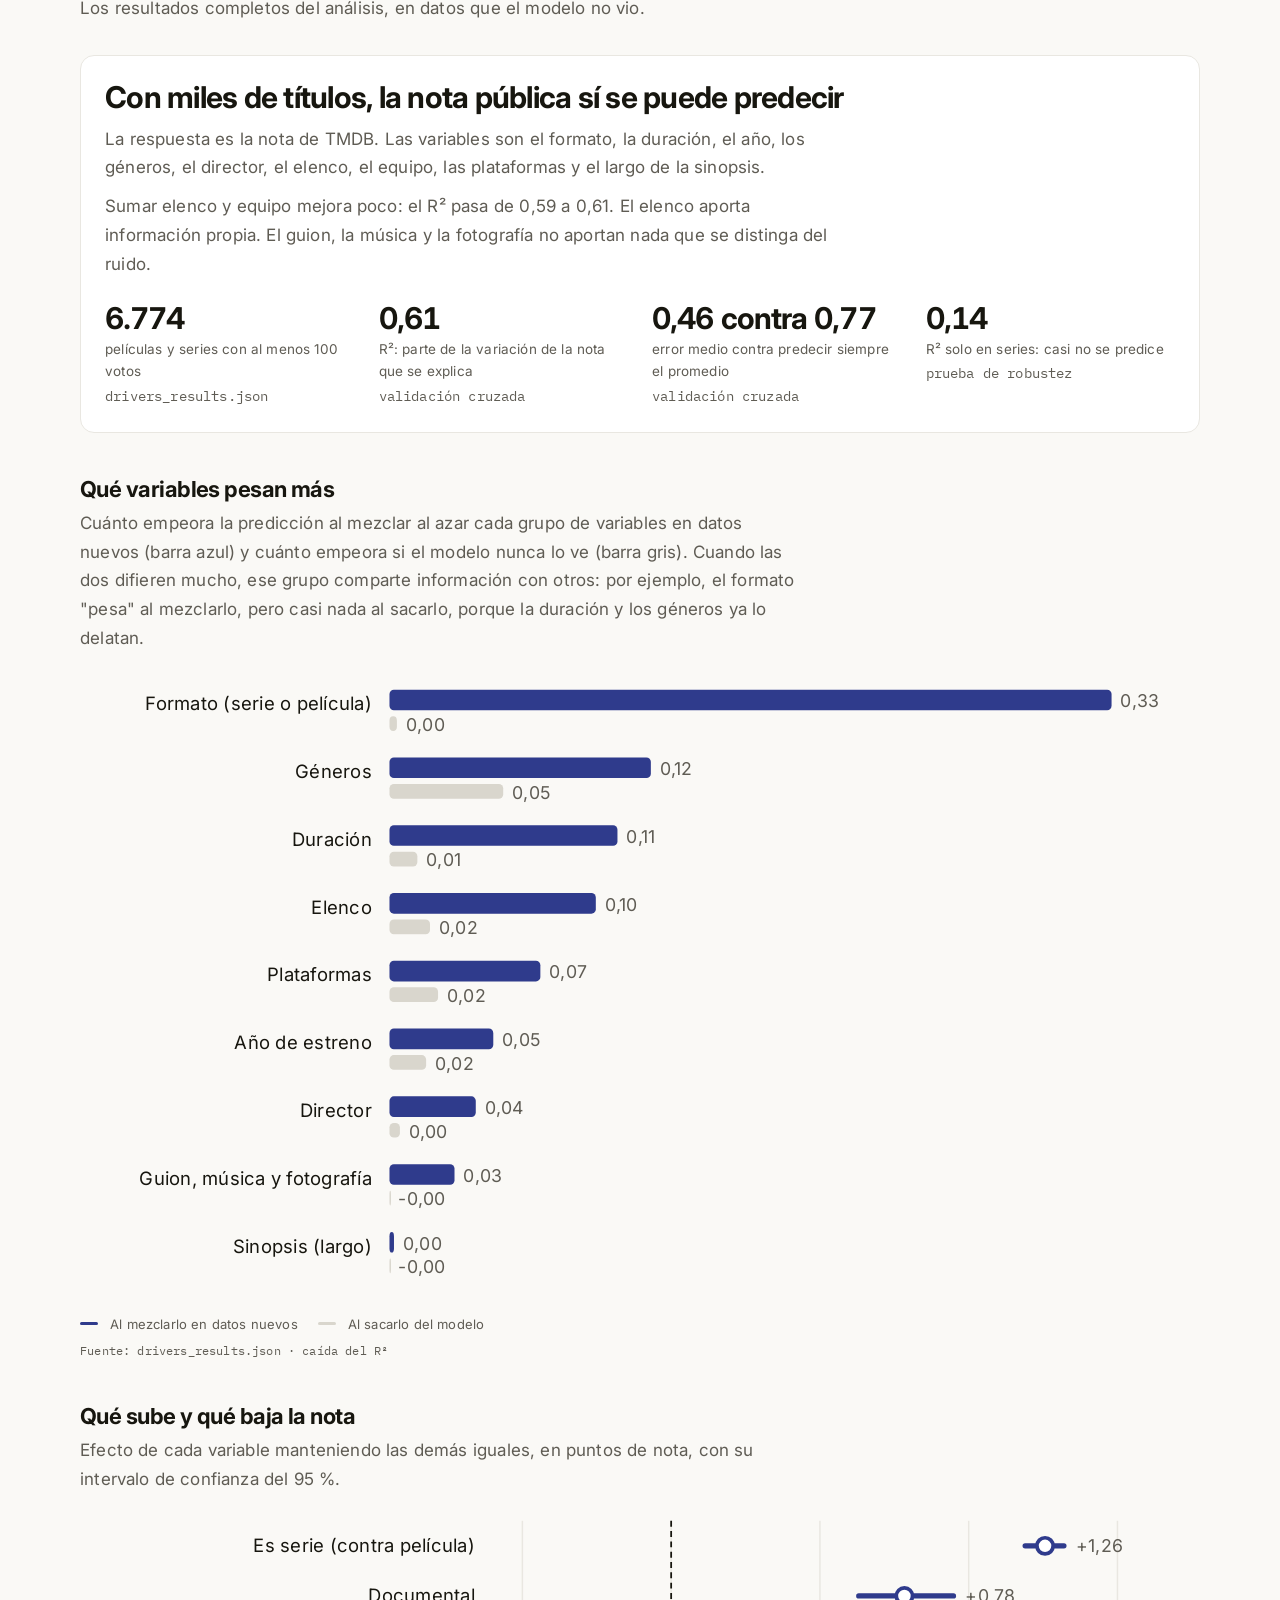
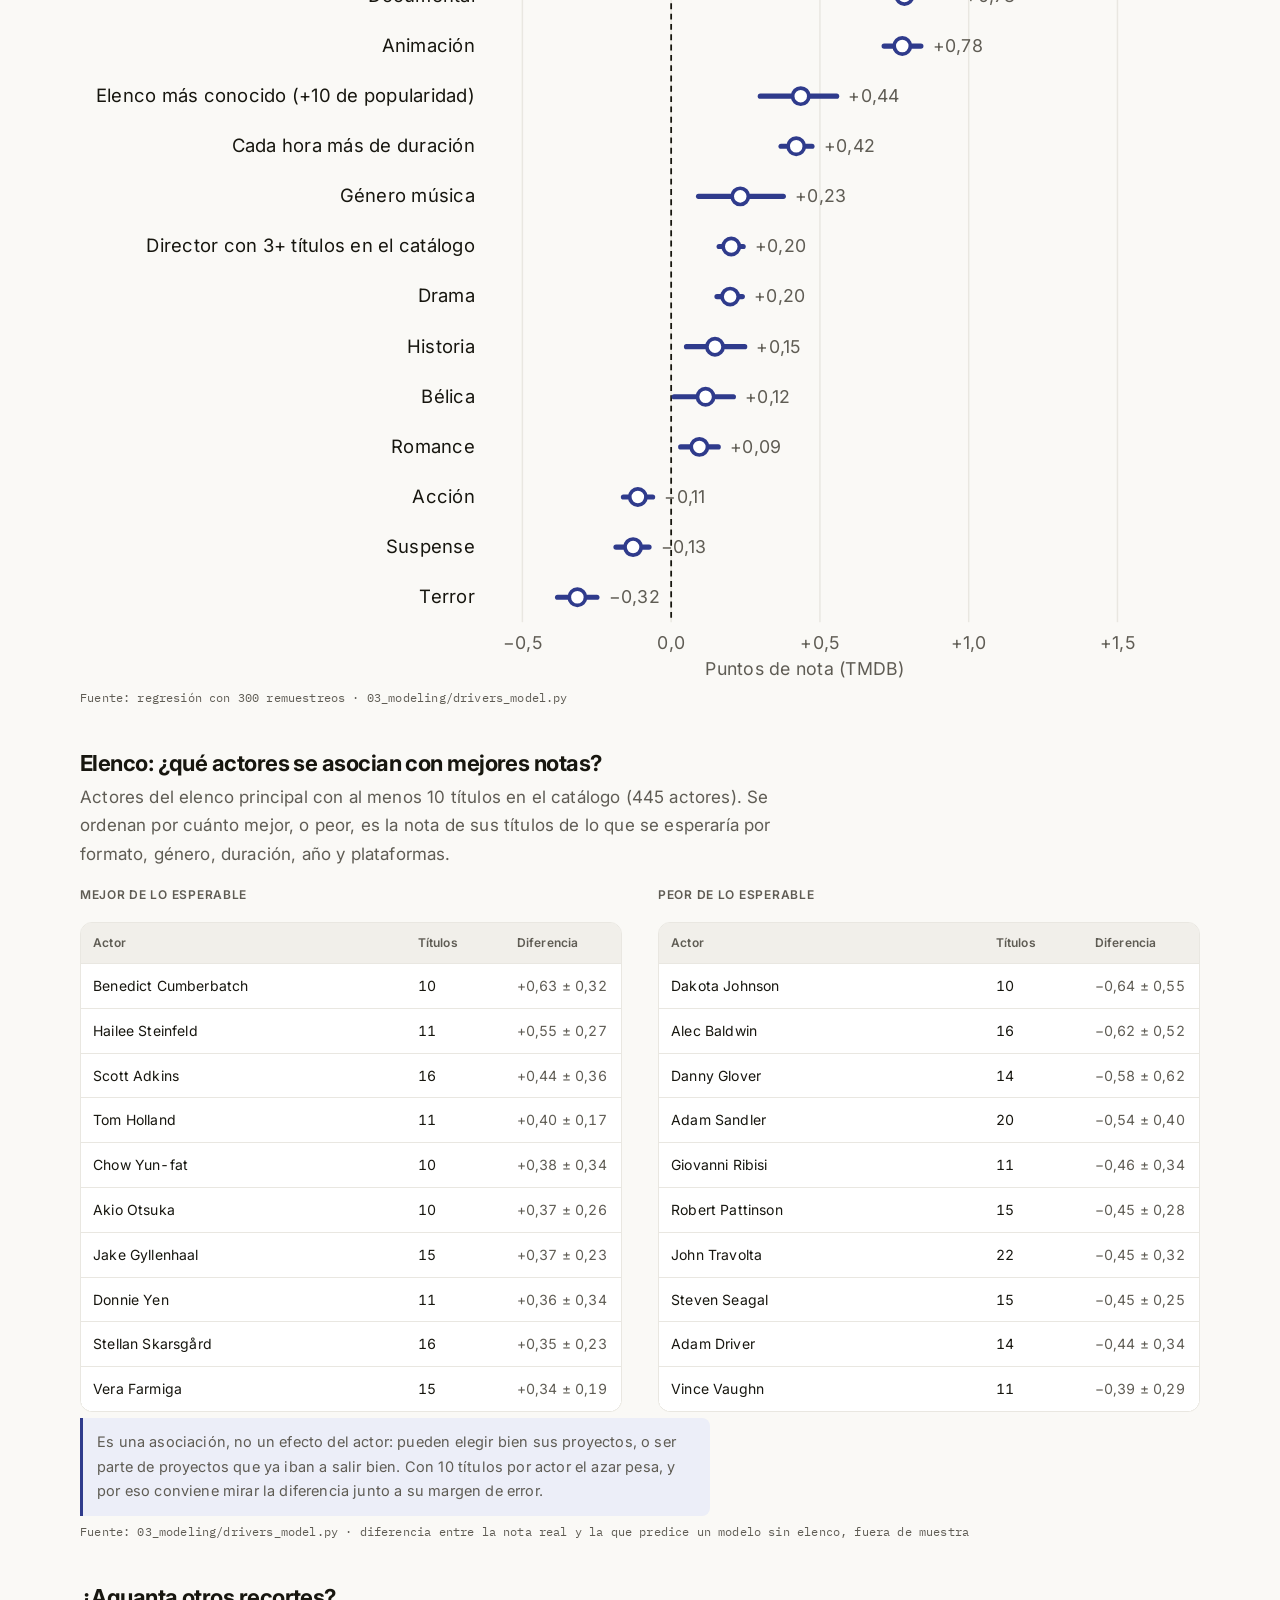
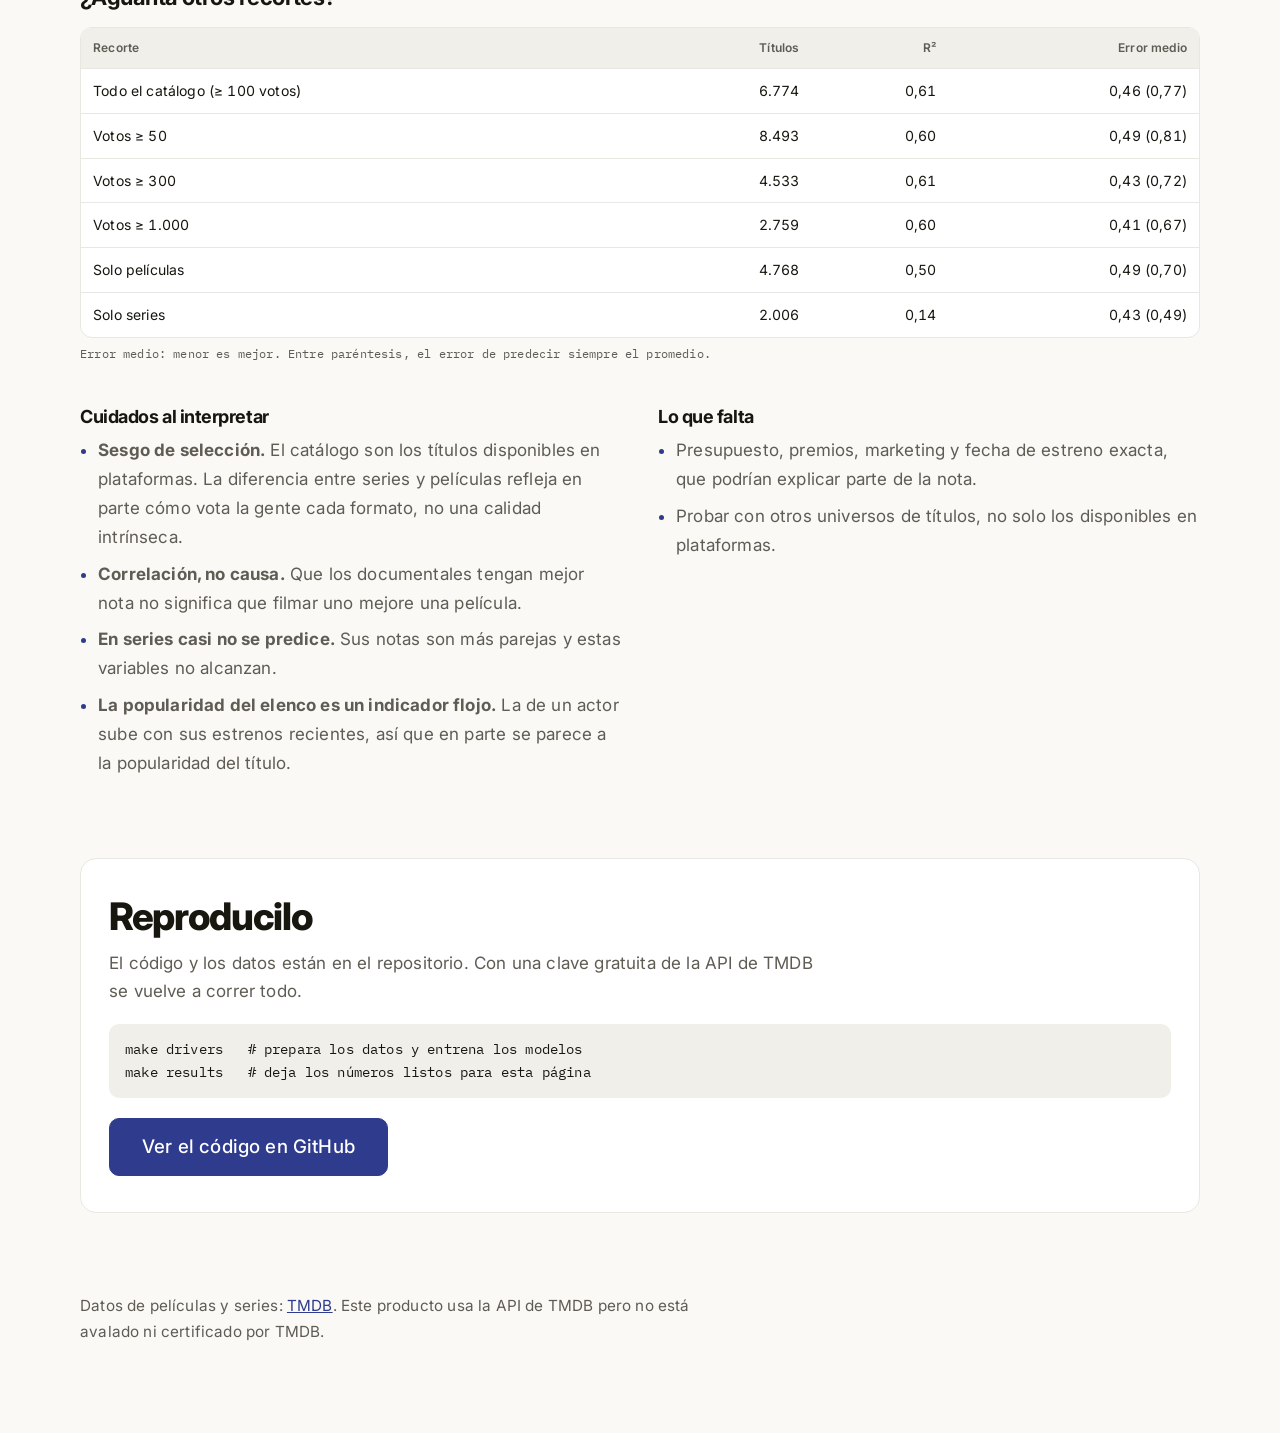
==== commit 0b84fda9: "Web v3: el proyecto pasa a ser "¿qué hace que una película tenga buena nota?" (solo TMDB) - Se saca " ====
--- a/docs/index.html
+++ b/docs/index.html
@@ -3,8 +3,8 @@
 <head>
 <meta charset="utf-8">
 <meta name="viewport" content="width=device-width, initial-scale=1">
-<title>¿Puede un modelo predecir mi nota? · Tu número</title>
-<meta name="description" content="Predecir qué nota le vas a poner a una película según tus gustos: un proyecto personal de Machine Learning que no le ganó a la nota de IMDb. Conocé el proyecto y calculá tu número.">
+<title>¿Qué hace que una película tenga buena nota?</title>
+<meta name="description" content="Un proyecto de Machine Learning con 8.493 películas y series de TMDB: qué características pesan más en la nota pública. Género, duración y elenco aportan; guion y música no.">
 <link rel="icon" href="data:image/svg+xml,%3Csvg xmlns='http://www.w3.org/2000/svg' viewBox='0 0 100 100'%3E%3Ctext y='.9em' font-size='90'%3E%F0%9F%8E%AC%3C/text%3E%3C/svg%3E">
 <link rel="preconnect" href="https://fonts.googleapis.com">
 <link rel="preconnect" href="https://fonts.gstatic.com" crossorigin>
@@ -14,27 +14,25 @@
 <link rel="stylesheet" href="css/proyecto.css">
 <link rel="preload" as="fetch" href="data/model_results.json" crossorigin="anonymous">
 <link rel="preload" as="image" href="media/hero.jpg" fetchpriority="high">
-<script type="speculationrules">{"prerender":[{"urls":["index.html","numero.html"],"eagerness":"moderate"}]}</script>
 </head>
 <body>
 <header id="siteHeader"></header>
-<script src="js/storage.js"></script>
 <script src="js/shared.js"></script>
-<script>renderHeader("proyecto")</script>
+<script>renderHeader()</script>
 
 <section class="hero" id="inicio">
   <div class="hero-inner">
-    <p class="eyebrow">Proyecto personal · un recomendador hecho con mis notas de IMDb</p>
-    <h1 class="hero-title">Probé si un modelo puede <span class="kw">predecir qué nota le pongo</span> a una película</h1>
-    <p class="hero-sub">No le ganó a la nota de IMDb. Lo que sí me dejó: <b>mi número</b>, cuánto me desvío de ella. Con eso estimo mi nota para cualquier película.</p>
-    <div class="hero-eq" id="hero-eq" aria-label="Ejemplo: 7,5 de IMDb menos 1,5, mi número, da 6,0">
-      <div class="heq"><b>7,5</b><span>nota de IMDb</span></div><div class="hop">−</div>
-      <div class="heq"><b>1,5</b><span>mi número</span></div><div class="hop">=</div>
-      <div class="heq res"><b>6,0</b><span>mi nota estimada</span></div>
+    <p class="eyebrow">Proyecto de datos con Machine Learning · películas y series de TMDB</p>
+    <h1 class="hero-title">¿Qué hace que una película <span class="kw">tenga buena nota?</span></h1>
+    <p class="hero-sub">Entrené un modelo con la nota pública de miles de películas y series para ver qué características pesan más. Esto es lo que encontré.</p>
+    <div class="hero-eq" id="hero-stats">
+      <div class="heq"><b>6.774</b><span>títulos analizados</span></div>
+      <div class="heq"><b>0,46</b><span>error medio del modelo, contra 0,77 de predecir el promedio</span></div>
+      <div class="heq res"><b>61 %</b><span>de la variación de la nota se explica</span></div>
     </div>
     <div class="hero-actions">
-      <a class="btn btn--hero" href="numero.html">Conocé tu número</a>
-      <a class="btn btn--ghost btn--hero" href="#conclusiones">Ver las conclusiones</a>
+      <a class="btn btn--hero" href="#conclusiones">Ver las conclusiones</a>
+      <a class="btn btn--ghost btn--hero" href="#flujo">Ver cómo se hizo</a>
     </div>
   </div>
   <div class="hero-credit">Foto: Denise Jans / Unsplash</div>
@@ -43,83 +41,307 @@
 <main class="wrap proy">
   <nav class="secnav" aria-label="Secciones de la página">
     <a href="#conclusiones">Conclusiones</a>
-    <a href="#masdatos">Con más datos</a>
     <span class="grp">Cómo llegué</span>
     <a href="#flujo">Cómo se hizo</a>
     <a href="#datos">Los datos</a>
     <a href="#resultados">Los modelos</a>
   </nav>
+
+  <!-- ================= CONCLUSIONES ================= -->
   <section id="conclusiones" aria-labelledby="h-conclusiones">
     <p class="phase-tag">Fase 04 · Evaluar contra el objetivo</p>
     <h2 class="part" id="h-conclusiones">Conclusiones</h2>
-    <p class="part-sub">Lo que me llevo del proyecto. Lo que sigue explica cómo llegué hasta acá.</p>
+    <p class="part-sub">Lo que se saca de los resultados. Lo que sigue explica cómo se llegó hasta acá.</p>
 
     <div class="finding">
-      <p class="finding-main">El mejor predictor que encontré es la nota de IMDb reescalada a tu forma de puntuar: la nota de IMDb más tu número.</p>
-      <p class="finding-sub">De nueve modelos probados, ninguno la mejoró con evidencia suficiente.</p>
-    </div>
-
-    <div class="example" aria-labelledby="h-ejemplo">
-      <h3 id="h-ejemplo">Un ejemplo</h3>
-      <p>Una película tiene <b>7,5</b> en IMDb. ¿Qué nota le pondría yo?</p>
-      <div class="eq" id="ex-eq"></div>
-      <div class="chart" id="ex-scale" role="img" aria-label="Escala del 1 al 10 con la nota de IMDb, la nota estimada y su rango"></div>
-      <div class="legend" id="ex-leg"></div>
-      <ul class="tasks" id="ex-text"></ul>
-      <span class="src">Cálculo con mis 126 notas · el error se midió sacando cada título del cálculo de mi número</span>
-      <p class="ex-cta">Tu número va a ser otro. <a href="numero.html">Calculá el tuyo</a>.</p>
-    </div>
-
-    <div class="read">
-      <div>
-        <h3>Lo que encontré</h3>
+      <p class="finding-main">La nota de una película se puede predecir bastante bien solo con sus características, sin mirar un solo voto.</p>
+      <p class="finding-sub">Con formato, duración, año, géneros, elenco y plataformas, el modelo explica el <b data-v="r2pct">61</b> % de la variación de la nota pública y se equivoca <b data-v="mae">0,46</b> puntos en promedio, contra <b data-v="maeBase">0,77</b> si siempre se predijera el promedio.</p>
+    </div>
+
+    <div class="updown">
+      <div>
+        <h3>Lo que sube la nota</h3>
+        <ul class="eff-list" id="eff-up"></ul>
+      </div>
+      <div>
+        <h3>Lo que baja la nota</h3>
+        <ul class="eff-list" id="eff-down"></ul>
+      </div>
+    </div>
+    <p class="note-line">Puntos de nota de TMDB, manteniendo lo demás igual. Sale de una regresión con 300 remuestreos; entre corchetes, el intervalo de confianza.</p>
+
+    <div class="read concl">
+      <div>
+        <h3>El género y la duración dicen más que quién la hace</h3>
+        <p>Los géneros son el grupo que más información propia aporta. El documental y la animación suben la nota cerca de <b data-v="docEff">0,8</b> puntos y el terror la baja unos <b data-v="terrorEff">0,3</b>. Cada hora más de duración suma unos <b data-v="durEff">0,4</b> puntos.</p>
+      </div>
+      <div>
+        <h3>El elenco aporta; el guion y la música, no</h3>
+        <p>Sumar elenco y equipo sube el R² de <b data-v="r2NoCast">0,59</b> a <b data-v="r2">0,61</b>, y casi todo viene del elenco. Un elenco más conocido se asocia con mejor nota. El guion, la música y la fotografía no aportan nada que se distinga del ruido, ni el largo de la sinopsis.</p>
+      </div>
+      <div>
+        <h3>Las series tienen notas más altas y más parejas</h3>
+        <p>Promedian <b data-v="tvMean">7,7</b> contra <b data-v="movieMean">6,6</b> de las películas, con mucha menos dispersión. Por eso casi no se puede predecir la nota de una serie con estas variables (R² <b data-v="tvR2">0,14</b>).</p>
+      </div>
+      <div>
+        <h3>Director, año y plataformas aportan poco</h3>
+        <p>Un director con trayectoria (3 o más títulos en el catálogo) suma unos <b data-v="dirEff">0,2</b> puntos, pero su información ya viene en buena parte del elenco y del género. El año y las plataformas aportan efectos chicos.</p>
+      </div>
+    </div>
+
+    <div class="read concl">
+      <div>
+        <h3>Lo que no se puede concluir</h3>
         <ul>
-          <li>Puntúo en promedio 1,5 puntos menos que IMDb. Restar eso a la nota de IMDb me da la mejor estimación de mi nota.</li>
-          <li>Es una pista débil: el error típico es de ±1,3 puntos, y acierta a 1 punto o menos solo la mitad de las veces.</li>
-          <li>Los modelos con géneros, director, sinopsis y más no sumaron nada que se pueda distinguir del ruido.</li>
-        </ul>
-      </div>
-      <div>
-        <h3>Por qué creo que pasó</h3>
-        <ul>
-          <li>Con 127 notas, la prueba solo detectaría mejoras de 0,11 puntos o más. Una mejora menor no se puede ni descartar ni confirmar.</li>
-          <li>Al sumar títulos, los modelos se acercan a la regla simple pero no la superan. Probablemente me faltan datos.</li>
+          <li><b>Que algo cause la nota.</b> Que los documentales tengan mejor nota no significa que filmar uno mejore una película. Son asociaciones.</li>
+          <li><b>Que valga para todas las películas.</b> El catálogo son los títulos disponibles en plataformas en Argentina, los más populares de cada una. La ventaja de las series refleja en parte quién las vota.</li>
+          <li><b>Nada sobre presupuesto, premios o marketing.</b> No estaban en los datos.</li>
         </ul>
       </div>
       <div>
         <h3>Lo que aprendí</h3>
         <ul>
-          <li>Comparar contra una base justa. Contra la nota de IMDb sin reescalar, los modelos parecían buenos.</li>
-          <li>Medir antes de prometer: sin intervalos de confianza, un resultado no es un resultado.</li>
-          <li>Un resultado negativo bien medido también sirve.</li>
+          <li>Con pocos datos (mis propias notas de IMDb, 127) no se encontró nada. Con miles de títulos aparecieron patrones claros.</li>
+          <li>Medir la importancia de dos maneras, al mezclar y al sacar un grupo, evita confundir una variable con otra que lleva la misma información.</li>
+          <li>Dejar afuera la popularidad y los votos, que dependen de la nota, cambia lo que el modelo cuenta.</li>
         </ul>
       </div>
     </div>
-
-    <div class="concl-cta">
-      <a class="btn btn--hero" href="numero.html">Conocé tu número</a>
-      <span>Cargás tus notas de IMDb y lo calculás en tu navegador.</span>
-    </div>
   </section>
 
-  <section id="masdatos" aria-labelledby="h-masdatos">
-    <p class="phase-tag">Fase 03 · Modelar, segunda versión</p>
-    <h2 class="part" id="h-masdatos">Probé con más datos</h2>
-    <p class="part-sub">Con mis 127 notas no alcanzó. Con las películas y series de todo el catálogo de TMDB la pregunta cambia: ¿qué hace que una película tenga buena nota?</p>
+  <!-- ================= CÓMO SE HIZO ================= -->
+  <section id="flujo" aria-labelledby="h-flujo">
+    <p class="phase-tag">Metodología · fases 00 a 05</p>
+    <h2 class="part" id="h-flujo">Cómo se hizo</h2>
+    <p class="part-sub">Un proyecto CRISP-DM con una sola fuente de datos: la API de TMDB.</p>
+
+    <div class="route" aria-label="Recorrido del dato">
+      <span class="node">API de TMDB</span><span class="arrow">→</span><span class="node">JSON crudo</span>
+      <span class="arrow">→</span><span class="node">Tabla de variables</span>
+      <span class="arrow">→</span><span class="node">Modelo de la nota</span>
+      <span class="arrow">→</span><span class="node">Importancia y efectos</span>
+      <span class="arrow">→</span><span class="node end">Esta página</span>
+    </div>
+    <p class="route-cap">Cada fase es una carpeta del repositorio, en el orden de CRISP-DM. Lo que entra y sale de cada una vive en <code>data/&lt;fase&gt;/</code>.</p>
+
+    <div class="phases">
+      <article class="phase">
+        <div class="num">00</div>
+        <div>
+          <h2>Entender el negocio</h2>
+          <p class="what">Entender qué características de una película o serie se asocian con una nota pública alta o baja.</p>
+          <div class="cols">
+            <div>
+              <div class="label">Qué se define</div>
+              <ul class="tasks">
+                <li><b>Objetivo de datos</b><span>Predecir la nota pública de TMDB (de 1 a 10) a partir de las características del título.</span></li>
+                <li><b>Criterio de éxito</b><span>Predecir mejor que el promedio en datos que el modelo no vio, y poder decir qué variables pesan.</span></li>
+              </ul>
+            </div>
+            <div>
+              <div class="label">Dónde vive</div>
+              <div class="io"><div><span class="mono">00_business_understanding/business_understanding.md</span></div></div>
+            </div>
+          </div>
+        </div>
+      </article>
+
+      <article class="phase">
+        <div class="num">01</div>
+        <div>
+          <h2>Comprender los datos</h2>
+          <p class="what">Recolectar, describir y explorar. Todavía no se modifica nada: los datos quedan crudos.</p>
+          <div class="cols">
+            <div>
+              <div class="label">Qué se hace</div>
+              <ul class="tasks">
+                <li><b>Recolectar el catálogo</b><span><code>refresh_tmdb_data.py</code> baja de TMDB los títulos más populares de cada plataforma disponible en Argentina.</span></li>
+                <li><b>Recolectar elencos y equipo</b><span><code>fetch_credits.py</code> baja el reparto principal, los directores, guionistas, compositor y director de fotografía de cada título.</span></li>
+                <li><b>Describir y explorar</b><span>La variable que se quiere predecir y las que la explican están en la sección <a href="#datos">Los datos</a>.</span></li>
+                <li><b>Verificar calidad</b><span><code>verify_data_quality.py</code> revisa formatos y cobertura sin tocar los datos.</span></li>
+              </ul>
+            </div>
+            <div>
+              <div class="label">Datos</div>
+              <div class="io">
+                <div class="in">API de TMDB (automático)</div>
+                <div class="out">tmdb/tmdb_titles.jsonl</div>
+                <div class="out">tmdb/credits.jsonl</div>
+              </div>
+            </div>
+          </div>
+          <div class="facts">
+            <div class="fact"><b id="f-total">8.493</b><span>películas y series</span></div>
+            <div class="fact"><b id="f-model">6.774</b><span>con al menos 100 votos</span></div>
+            <div class="fact"><b>1</b><span>fuente de datos</span></div>
+          </div>
+        </div>
+      </article>
+
+      <article class="phase">
+        <div class="num">02</div>
+        <div>
+          <h2>Preparar los datos</h2>
+          <p class="what">Acá sí se transforma: limpiar, dar formato y construir las variables.</p>
+          <div class="cols">
+            <div>
+              <div class="label">Qué se hace</div>
+              <ul class="tasks">
+                <li><b>Limpiar y dar formato</b><span>Un solo vocabulario de géneros (los de series se llevan al de películas) y títulos duplicados fuera.</span></li>
+                <li><b>Construir variables</b><span>Indicadores por género y por plataforma, trayectoria del director y del elenco, largo de la sinopsis.</span></li>
+                <li><b>Seleccionar</b><span>La popularidad y los votos de cada título quedan afuera del análisis principal: dependen de la nota, no la explican.</span></li>
+              </ul>
+            </div>
+            <div>
+              <div class="label">Datos</div>
+              <div class="io">
+                <div class="in">tmdb/tmdb_titles.jsonl, credits.jsonl</div>
+                <div class="out">02_data_preparation/titles_features.csv</div>
+              </div>
+              <p class="note-line">Script: <code>02_data_preparation/prepare_titles.py</code></p>
+            </div>
+          </div>
+        </div>
+      </article>
+
+      <article class="phase">
+        <div class="num">03</div>
+        <div>
+          <h2>Modelar</h2>
+          <p class="what">Cuatro tareas de CRISP-DM, con el código en <code>drivers_model.py</code>.</p>
+          <div class="cols">
+            <div>
+              <div class="label">Qué se hace</div>
+              <ul class="tasks">
+                <li><b>Seleccionar la técnica</b><span>Aprendizaje supervisado, regresión. La respuesta es la nota de TMDB y las predictoras son las de la sección <a href="#datos">Los datos</a>. Modelo: gradient boosting.</span></li>
+                <li><b>Diseño de la prueba</b><span>Validación cruzada de 5 folds repetida 2 veces, siempre en datos no vistos. Base a superar: predecir el promedio. Métricas: R² y error medio.</span></li>
+                <li><b>Construir el modelo</b><span>El director, el elenco y el equipo se codifican con el promedio de nota de sus otros títulos, calculado solo con datos de entrenamiento y dejando afuera el propio título.</span></li>
+                <li><b>Evaluar el modelo</b><span>Importancia de cada grupo de variables (al mezclarlo y al sacarlo), efectos ajustados con bootstrap y pruebas de robustez.</span></li>
+              </ul>
+            </div>
+            <div>
+              <div class="label">Datos</div>
+              <div class="io">
+                <div class="in">02_data_preparation/titles_features.csv</div>
+                <div class="out">03_modeling/drivers_results.json</div>
+              </div>
+            </div>
+          </div>
+          <div class="facts">
+            <div class="fact"><b>5 × 2</b><span>validación cruzada repetida</span></div>
+            <div class="fact"><b>300</b><span>remuestreos para los intervalos</span></div>
+            <div class="fact"><b>5</b><span>recortes de robustez</span></div>
+          </div>
+        </div>
+      </article>
+
+      <article class="phase">
+        <div class="num">04</div>
+        <div>
+          <h2>Evaluar contra el objetivo</h2>
+          <p class="what">Mirar los resultados con el criterio de éxito de la fase 00.</p>
+          <div class="cols">
+            <div>
+              <div class="label">Qué se concluyó</div>
+              <ul class="tasks">
+                <li><b>Se cumplió el criterio</b><span>El modelo predice mejor que el promedio, en datos que no vio, y permite decir qué variables pesan.</span></li>
+                <li><b>Lo que se puede decir con confianza</b><span>El género, la duración y el elenco: son efectos grandes y estables ante distintos recortes.</span></li>
+                <li><b>Lo que no</b><span>Los efectos chicos (año, plataformas), cualquier causa, y la nota de las series.</span></li>
+              </ul>
+            </div>
+            <div>
+              <div class="label">Dónde vive</div>
+              <div class="io"><div><span class="mono">Conclusiones, arriba en esta página</span></div></div>
+            </div>
+          </div>
+        </div>
+      </article>
+
+      <article class="phase">
+        <div class="num">05</div>
+        <div>
+          <h2>Publicar en la web</h2>
+          <p class="what">Una página estática: no hay servidor ni base de datos. Todo lo que ves sale de un archivo de resultados.</p>
+          <div class="cols">
+            <div>
+              <div class="label">Cómo se actualiza</div>
+              <ul class="tasks">
+                <li><b>Correr el análisis</b><span><code>make drivers</code> prepara los datos y entrena los modelos.</span></li>
+                <li><b>Publicar los resultados</b><span><code>make results</code> deja los números listos para esta página.</span></li>
+              </ul>
+            </div>
+            <div>
+              <div class="label">Datos</div>
+              <div class="io">
+                <div class="in">03_modeling/drivers_results.json</div>
+                <div class="out">docs/data/model_results.json</div>
+              </div>
+            </div>
+          </div>
+        </div>
+      </article>
+    </div>
+  </section>
+
+  <!-- ================= LOS DATOS ================= -->
+  <section id="datos" aria-labelledby="h-datos">
+    <p class="phase-tag">Fase 01 · Comprender los datos</p>
+    <h2 class="part" id="h-datos">Los datos</h2>
+    <p class="part-sub">Describir los datos: qué hay en cada fila, qué se quiere predecir y con qué variables.</p>
+
+    <div class="facts big">
+      <div class="fact"><b id="d-rows"></b><span>filas: una película o serie</span></div>
+      <div class="fact"><b id="d-model"></b><span>con al menos 100 votos, las que se analizan</span></div>
+      <div class="fact"><b>1</b><span>variable respuesta: la nota de TMDB</span></div>
+    </div>
+
+    <div class="sect">
+      <h3>Variable respuesta: la nota de TMDB</h3>
+      <p>Es lo que el modelo intenta predecir: la nota promedio de 1 a 10 que le dieron los usuarios. Se usan los títulos con al menos 100 votos, porque con menos la nota es muy ruidosa.</p>
+      <div class="two">
+        <div>
+          <div class="chart" id="d-histo" role="img" aria-label="Cantidad de títulos por nota"></div>
+          <span class="src">Fuente: tmdb_titles.jsonl, campo vote_average</span>
+        </div>
+        <div>
+          <ul class="tasks" id="d-resp"></ul>
+        </div>
+      </div>
+    </div>
+
+    <div class="sect">
+      <h3>Variables predictoras</h3>
+      <p>Lo que se sabe de un título sin mirar ninguna opinión. Todas salen de TMDB.</p>
+      <div class="table-wrap"><table class="plain" id="d-pred"></table></div>
+      <span class="src">Fuente: 02_data_preparation/prepare_titles.py · la popularidad y los votos del título no entran: dependen de la nota</span>
+    </div>
+
+    <div class="sect">
+      <h3>Calidad de los datos</h3>
+      <p>Qué parte de los títulos tiene cada dato. Lo que falta se completa en el modelo (con la mediana o con "sin dato").</p>
+      <div id="d-quality" class="quality"></div>
+    </div>
+  </section>
+
+  <!-- ================= LOS MODELOS ================= -->
+  <section id="resultados" aria-labelledby="h-resultados">
+    <p class="phase-tag">Fase 03 · Modelar</p>
+    <h2 class="part" id="h-resultados">Los modelos</h2>
+    <p class="part-sub">Los resultados completos del análisis, en datos que el modelo no vio.</p>
 
     <div class="verdict">
       <h2>Con miles de títulos, la nota pública sí se puede predecir</h2>
-      <p>La respuesta es la nota de TMDB, sin ninguna nota mía. Las variables son el formato, la duración, el año, los géneros, el director, el elenco, el equipo, las plataformas y el largo de la sinopsis.</p>
+      <p>La respuesta es la nota de TMDB. Las variables son el formato, la duración, el año, los géneros, el director, el elenco, el equipo, las plataformas y el largo de la sinopsis.</p>
       <p id="m-cast"></p>
       <div class="stats" id="m-stats"></div>
     </div>
 
     <div class="sect">
       <h3>Qué variables pesan más</h3>
-      <p>Cuánto empeora la predicción, en datos que el modelo no vio, al mezclar al azar cada grupo de variables (barra azul) y cuánto empeora si el modelo nunca lo ve (barra gris). Cuando las dos difieren mucho, ese grupo comparte información con otros.</p>
+      <p>Cuánto empeora la predicción al mezclar al azar cada grupo de variables en datos nuevos (barra azul) y cuánto empeora si el modelo nunca lo ve (barra gris). Cuando las dos difieren mucho, ese grupo comparte información con otros: por ejemplo, el formato "pesa" al mezclarlo, pero casi nada al sacarlo, porque la duración y los géneros ya lo delatan.</p>
       <div class="chart" id="m-imp" role="img" aria-label="Importancia de cada grupo de variables"></div>
       <div class="legend"><span><i style="background:var(--accent)"></i>Al mezclarlo en datos nuevos</span><span><i style="background:var(--line-strong)"></i>Al sacarlo del modelo</span></div>
-      <span class="src">Fuente: data/03_modeling/drivers_results.json · caída del R²</span>
+      <span class="src">Fuente: drivers_results.json · caída del R²</span>
     </div>
 
     <div class="sect">
@@ -127,12 +349,6 @@
       <p>Efecto de cada variable manteniendo las demás iguales, en puntos de nota, con su intervalo de confianza del 95 %.</p>
       <div class="chart" id="m-eff" role="img" aria-label="Efectos ajustados en puntos de nota"></div>
       <span class="src">Fuente: regresión con 300 remuestreos · 03_modeling/drivers_model.py</span>
-    </div>
-
-    <div class="sect">
-      <h3>¿Aguanta otros recortes?</h3>
-      <div class="table-wrap"><table id="m-rob"></table></div>
-      <span class="src">Error medio: menor es mejor. Entre paréntesis, el error de predecir siempre el promedio.</span>
     </div>
 
     <div class="sect" id="m-actors" hidden>
@@ -142,8 +358,14 @@
         <div><div class="label">Mejor de lo esperable</div><div class="table-wrap"><table class="plain" id="m-act-top"></table></div></div>
         <div><div class="label">Peor de lo esperable</div><div class="table-wrap"><table class="plain" id="m-act-bot"></table></div></div>
       </div>
-      <p class="note-box">Es una asociación, no un efecto del actor: pueden elegir bien sus proyectos, o ser parte de proyectos que ya iban a salir bien. Con 10 títulos por actor el azar pesa, y por eso conviene mirar la diferencia junto a su error.</p>
+      <p class="note-box">Es una asociación, no un efecto del actor: pueden elegir bien sus proyectos, o ser parte de proyectos que ya iban a salir bien. Con 10 títulos por actor el azar pesa, y por eso conviene mirar la diferencia junto a su margen de error.</p>
       <span class="src">Fuente: 03_modeling/drivers_model.py · diferencia entre la nota real y la que predice un modelo sin elenco, fuera de muestra</span>
+    </div>
+
+    <div class="sect">
+      <h3>¿Aguanta otros recortes?</h3>
+      <div class="table-wrap"><table id="m-rob"></table></div>
+      <span class="src">Error medio: menor es mejor. Entre paréntesis, el error de predecir siempre el promedio.</span>
     </div>
 
     <div class="read">
@@ -153,360 +375,25 @@
           <li><b>Sesgo de selección.</b> El catálogo son los títulos disponibles en plataformas. La diferencia entre series y películas refleja en parte cómo vota la gente cada formato, no una calidad intrínseca.</li>
           <li><b>Correlación, no causa.</b> Que los documentales tengan mejor nota no significa que filmar uno mejore una película.</li>
           <li><b>En series casi no se predice.</b> Sus notas son más parejas y estas variables no alcanzan.</li>
-          <li><b>La popularidad del elenco es un indicador flojo.</b> La de un actor sube con sus estrenos recientes, así que en parte se parece al círculo vicioso de la popularidad del título.</li>
+          <li><b>La popularidad del elenco es un indicador flojo.</b> La de un actor sube con sus estrenos recientes, así que en parte se parece a la popularidad del título.</li>
         </ul>
       </div>
       <div>
-        <h3>Lo que cambia respecto de mi proyecto</h3>
+        <h3>Lo que falta</h3>
         <ul>
-          <li>Esta versión responde otra pregunta: qué se asocia con una buena nota pública, no qué nota le pondré yo.</li>
-          <li>Con miles de títulos aparece señal. Con las notas de una sola persona, no.</li>
+          <li>Presupuesto, premios, marketing y fecha de estreno exacta, que podrían explicar parte de la nota.</li>
+          <li>Probar con otros universos de títulos, no solo los disponibles en plataformas.</li>
         </ul>
       </div>
     </div>
   </section>
 
-  <section id="flujo" aria-labelledby="h-flujo">
-    <p class="phase-tag">Metodología · fases 00 a 05</p>
-    <h2 class="part" id="h-flujo">Cómo se hizo</h2>
-    <p class="part-sub">Un proyecto CRISP-DM: de dos exportaciones de IMDb y una API de películas hasta esta web.</p>
-    <div class="route" aria-label="Recorrido del dato">
-      <span class="node">CSV de IMDb (carga manual)</span><span class="arrow">+</span><span class="node">API de TMDB</span>
-      <span class="arrow">→</span><span class="node">JSON crudo</span>
-      <span class="arrow">→</span><span class="node">Tabla preparada</span>
-      <span class="arrow">→</span><span class="node">Matriz de variables</span>
-      <span class="arrow">→</span><span class="node">Modelos</span>
-      <span class="arrow">→</span><span class="node">Regla: IMDb + tu número</span>
-      <span class="arrow">→</span><span class="node end">Web</span>
-    </div>
-    <p class="route-cap">Cada fase es una carpeta del repo, en el orden de CRISP-DM. Lo que entra y sale de cada una vive en <code>data/&lt;fase&gt;/</code>.</p>
-
-    <div class="phases">
-      <article class="phase">
-        <div class="num">00</div>
-        <div>
-          <h2>Entender el negocio</h2>
-          <p class="what">Decidir antes de ver una película si te va a gustar, para priorizar la watchlist.</p>
-          <div class="cols">
-            <div>
-              <div class="label">Qué se define</div>
-              <ul class="tasks">
-                <li><b>Objetivo de datos</b><span>Predecir la nota (1 a 10) que le pondrías a un título nuevo, o al menos si lo disfrutarías.</span></li>
-                <li><b>Criterios de éxito</b><span>Mínimo útil: AUC &gt; 0,65 para "nota ≥ 7". Bueno: AUC &gt; 0,75. Regresión: error medio &lt; 1,20.</span></li>
-              </ul>
-            </div>
-            <div>
-              <div class="label">Dónde vive</div>
-              <div class="io"><div><span class="mono">00_business_understanding/business_understanding.md</span></div></div>
-            </div>
-          </div>
-        </div>
-      </article>
-
-      <article class="phase">
-        <div class="num">01</div>
-        <div>
-          <h2>Comprender los datos</h2>
-          <p class="what">Recolectar, describir y explorar. Todavía no se modifica nada: los datos quedan crudos.</p>
-          <div class="cols">
-            <div>
-              <div class="label">Qué se hace</div>
-              <ul class="tasks">
-                <li><b>Carga manual desde IMDb</b><span>Descargás de IMDb, a mano, todas tus puntuaciones y toda tu watchlist en dos archivos CSV, y los copiás al proyecto. Es la fuente principal y no se automatiza.</span></li>
-                <li><b>Recolectar de TMDB</b><span><code>tmdb_data.py</code> baja de TMDB el detalle de cada título y lo guarda tal cual. <code>refresh_tmdb_data.py</code> hace lo mismo para el catálogo del sitio.</span></li>
-                <li><b>Elenco y equipo (segunda versión)</b><span><code>fetch_credits.py</code> baja de TMDB el elenco principal, los directores, guionistas, compositor y director de fotografía de los 8.493 títulos del catálogo.</span></li>
-                <li><b>Describir y explorar</b><span>Qué es cada columna, cuál es la variable que se quiere predecir y cuáles la explican: están en la sección <a href="#datos">Los datos</a>. <code>exploration.py</code> genera tres gráficos: histograma de notas, tu nota contra la de IMDb y nota por género.</span></li>
-                <li><b>Verificar calidad</b><span><code>verify_data_quality.py</code> revisa formatos y cobertura sin tocar los datos.</span></li>
-              </ul>
-            </div>
-            <div>
-              <div class="label">Datos</div>
-              <div class="io">
-                <div class="in">imdb/ratings.csv y watchlist.csv (descarga manual desde IMDb)</div>
-                <div class="in">API de TMDB (automático)</div>
-                <div class="out">tmdb/titles/*.json (uno por título)</div>
-                <div class="out">tmdb/tmdb_titles.jsonl (catálogo del sitio)</div>
-              </div>
-            </div>
-          </div>
-          <div class="facts">
-            <div class="fact"><b>127</b><span>títulos puntuados</span></div>
-            <div class="fact"><b>172</b><span>en la watchlist</span></div>
-            <div class="fact"><b>288</b><span>títulos únicos resueltos en TMDB</span></div>
-          </div>
-        </div>
-      </article>
-
-      <article class="phase">
-        <div class="num">02</div>
-        <div>
-          <h2>Preparar los datos</h2>
-          <p class="what">Acá sí se transforma: limpiar, dar formato, integrar fuentes y construir las variables para el modelo.</p>
-          <div class="cols">
-            <div>
-              <div class="label">Qué se hace</div>
-              <ul class="tasks">
-                <li><b>Limpiar</b><span><code>curate.py</code> marca un título como visto (con su nota) o como "no me interesa".</span></li>
-                <li><b>Dar formato e integrar</b><span><code>prepare_tmdb.py</code> aplana el JSON de TMDB a una tabla y la deja lista para cruzar con tus notas.</span></li>
-                <li><b>Construir y seleccionar variables</b><span><code>features.py</code> arma la matriz: nota y votos de IMDb, duración, año, géneros, director, sinopsis y palabras clave.</span></li>
-                <li><b>Catálogo del sitio</b><span><code>build_catalog.py</code> deja un solo archivo con los títulos y sus plataformas.</span></li>
-              </ul>
-            </div>
-            <div>
-              <div class="label">Datos</div>
-              <div class="io">
-                <div class="in">tmdb/titles/*.json</div>
-                <div class="in">imdb/ratings.csv</div>
-                <div class="out">02_data_preparation/tmdb.csv</div>
-                <div class="out">matriz de 127 filas × 42 columnas (en memoria)</div>
-                <div class="out">docs/data/catalog.json</div>
-              </div>
-            </div>
-          </div>
-          <div class="facts">
-            <div class="fact"><b>288</b><span>filas en la tabla de TMDB</span></div>
-            <div class="fact"><b>42</b><span>variables por título</span></div>
-            <div class="fact"><b>5.133</b><span>títulos en el catálogo (13 plataformas)</span></div>
-          </div>
-        </div>
-      </article>
-
-      <article class="phase">
-        <div class="num">03</div>
-        <div>
-          <h2>Modelar</h2>
-          <p class="what">Cuatro tareas de CRISP-DM: elegir la técnica y, en un archivo cada una, diseñar la prueba, construir el modelo y evaluarlo.</p>
-          <div class="cols">
-            <div>
-              <div class="label">Qué se hace</div>
-              <ul class="tasks">
-                <li><b>Seleccionar la técnica</b><span>Aprendizaje supervisado. La variable respuesta es tu nota (1 a 10) y las variables predictoras son las 42 de <a href="#datos">Los datos</a>. Se prueban dos formulaciones: regresión del desvío contra IMDb y clasificación de "nota ≥ 7". Técnicas: RandomForest, GradientBoosting y regresiones, contra una regla simple como base.</span></li>
-                <li><b>Segunda versión, con más datos</b><span><code>drivers_model.py</code> deja de usar mis notas: predice la nota pública de TMDB de miles de títulos y mide qué grupos de variables pesan más. Resultados en <a href="#masdatos">Probé con más datos</a>.</span></li>
-                <li><b>Diseño de la prueba</b><span><code>test_design.py</code> fija el objetivo ("nota ≥ 7"), la validación cruzada, las bases a superar y las métricas.</span></li>
-                <li><b>Construir el modelo</b><span><code>build_model.py</code> define el pipeline, entrena (RandomForest sobre el desvío contra IMDb), guarda y puntúa.</span></li>
-                <li><b>Evaluar el modelo</b><span><code>assess_model.py</code> compara modelos, arma la curva de aprendizaje y corre la prueba de robustez.</span></li>
-              </ul>
-            </div>
-            <div>
-              <div class="label">Datos</div>
-              <div class="io">
-                <div class="in">matriz de variables + tus notas</div>
-                <div class="out">03_modeling/models/*.joblib</div>
-                <div class="out">data/03_modeling/*_scored.csv</div>
-                <div class="out">data/03_modeling/robustness_comparison.csv</div>
-              </div>
-            </div>
-          </div>
-          <div class="facts">
-            <div class="fact"><b>9</b><span>modelos comparados contra la nota de IMDb</span></div>
-            <div class="fact"><b>10 × 5</b><span>validación cruzada repetida</span></div>
-            <div class="fact"><b>5.000</b><span>remuestreos para los intervalos de confianza</span></div>
-          </div>
-          <div class="note-box">Resultado en una línea: ningún modelo le gana a la nota de IMDb con evidencia suficiente. El detalle está en la otra vista.</div>
-        </div>
-      </article>
-
-      <article class="phase">
-        <div class="num">04</div>
-        <div>
-          <h2>Evaluar contra el objetivo</h2>
-          <p class="what">Mirar los resultados con los criterios de éxito de la fase 00.</p>
-          <div class="cols">
-            <div>
-              <div class="label">Qué se concluyó</div>
-              <ul class="tasks">
-                <li><b>Error medio</b><span>1,23 con validación cruzada, contra la meta de 1,20. Casi, pero no.</span></li>
-                <li><b>Capacidad de distinguir lo que te gusta</b><span>AUC de 0,56 en el modelo entrenado, contra la meta de 0,65. No se cumple.</span></li>
-                <li><b>Decisión</b><span>El modelo sirve a lo sumo para ordenar la watchlist. La web ofrece la regla simple: nota de IMDb más tu número.</span></li>
-              </ul>
-            </div>
-            <div>
-              <div class="label">Dónde vive</div>
-              <div class="io"><div><span class="mono">04_evaluation/evaluation.md</span></div></div>
-            </div>
-          </div>
-        </div>
-      </article>
-
-      <article class="phase">
-        <div class="num">05</div>
-        <div>
-          <h2>Publicar en la web</h2>
-          <p class="what">Una web estática que corre toda en tu navegador, sin backend ni cuentas.</p>
-          <div class="cols">
-            <div>
-              <div class="label">Qué hay</div>
-              <ul class="tasks">
-                <li><b>Portada</b><span>Esta página: el proyecto, con el flujo, los datos y los resultados.</span></li>
-                <li><b>Cargar tus datos</b><span>En "Mi número", cada persona arrastra su archivo de notas de IMDb. Con eso alcanza: la watchlist no hace falta. El archivo no sale de su navegador.</span></li>
-                <li><b>Calcular tu número</b><span>Al cargarlos, el navegador calcula en el momento el promedio de (tu nota menos la nota de IMDb), su error típico y qué tan seguido acierta, con un poco de JavaScript (<code>number.js</code>). No hay servidor ni modelo entrenado: es la regla simple.</span></li>
-                <li><b>Predecir una nota</b><span>Buscás una película o serie y ves la nota estimada: la de IMDb más tu número.</span></li>
-              </ul>
-            </div>
-            <div>
-              <div class="label">Datos</div>
-              <div class="io">
-                <div class="in">docs/data/catalog.json</div>
-                <div class="in">los CSV de cada persona (solo en su navegador)</div>
-                <div class="out">docs/ (HTML + CSS + JS)</div>
-              </div>
-            </div>
-          </div>
-          <div class="facts">
-            <div class="fact"><b>−1,5</b><span>desvío medio calculado con mis 126 notas</span></div>
-            <div class="fact"><b>10</b><span>notas como mínimo para calcular tu número</span></div>
-            <div class="fact"><b>0</b><span>servidores</span></div>
-          </div>
-        </div>
-      </article>
-    </div>
-  </section>
-
-  
-  <section id="datos" aria-labelledby="h-datos">
-    <p class="phase-tag">Fase 01 · Comprender los datos</p>
-    <h2 class="part" id="h-datos">Los datos</h2>
-    <p class="part-sub">Describir los datos: qué hay en cada fila, qué se quiere predecir y con qué variables.</p>
-
-    <div class="facts big">
-      <div class="fact"><b id="d-rows"></b><span>filas: un título puntuado por vos</span></div>
-      <div class="fact"><b id="d-pred-n"></b><span>variables predictoras</span></div>
-      <div class="fact"><b>1</b><span>variable respuesta: tu nota</span></div>
-    </div>
-
-    <div class="sect">
-      <h3>Variable respuesta: tu nota</h3>
-      <p>Es lo que el modelo intenta predecir: la nota de 1 a 10 que le pusiste a cada título. Es aprendizaje supervisado, porque cada fila trae su respuesta.</p>
-      <div class="two">
-        <div>
-          <div class="chart" id="d-histo" role="img" aria-label="Cantidad de títulos por nota"></div>
-          <span class="src">Fuente: imdb/ratings.csv, columna Your Rating</span>
-        </div>
-        <div>
-          <ul class="tasks" id="d-resp"></ul>
-        </div>
-      </div>
-    </div>
-
-    <div class="sect">
-      <h3>Variables predictoras</h3>
-      <p>Lo que se sabe de un título antes de verlo. Una parte sale de tu archivo de IMDb y otra de la API de TMDB.</p>
-      <div id="d-pred"></div>
-      <span class="src">Fuente: 02_data_preparation/features.py</span>
-    </div>
-
-    <div class="sect">
-      <h3>Calidad de los datos de TMDB</h3>
-      <p>Cuántos de los títulos tienen cada dato. Lo que falta se completa en la preparación (con la mediana o con un valor "desconocido").</p>
-      <div id="d-quality" class="quality"></div>
-      <span class="src">Fuente: 02_data_preparation/tmdb.csv</span>
-    </div>
-
-    <div class="sect">
-      <h3>Los datos de la segunda versión</h3>
-      <p>Aprendizaje supervisado con otra respuesta: la <b>nota pública de TMDB</b> de cada título del catálogo, sin ninguna nota mía. Cada fila es una película o serie disponible en plataformas.</p>
-      <div class="table-wrap"><table class="plain">
-        <tr><th>Grupo</th><th>Variables</th></tr>
-        <tr><td>Formato</td><td>Serie o película, cantidad de temporadas</td></tr>
-        <tr><td>Duración y año</td><td>Minutos (o por episodio), año de estreno</td></tr>
-        <tr><td>Géneros</td><td>Un indicador por género (los de series llevados al vocabulario de películas)</td></tr>
-        <tr><td>Director</td><td>Nota promedio de sus otros títulos, cantidad de títulos en el catálogo</td></tr>
-        <tr><td>Elenco</td><td>Nota promedio de los otros títulos de los 5 primeros del reparto, popularidad y trayectoria</td></tr>
-        <tr><td>Guion, música y fotografía</td><td>Nota promedio de los otros títulos de guionistas, compositor y director de fotografía</td></tr>
-        <tr><td>Plataformas</td><td>En cuáles de las 12 más frecuentes está, y en cuántas</td></tr>
-        <tr><td>Sinopsis</td><td>Su largo</td></tr>
-      </table></div>
-      <span class="src">Fuente: 02_data_preparation/prepare_titles.py · la popularidad y los votos del título quedan fuera del análisis principal: dependen de la nota</span>
-    </div>
-  </section>
-
-<section id="resultados" aria-labelledby="h-resultados">
-    <p class="phase-tag">Fase 03 · Modelar</p>
-    <h2 class="part" id="h-resultados">Los modelos</h2>
-    <p class="part-sub">Se compararon nueve modelos contra la regla más simple: la nota de IMDb reescalada a tu forma de puntuar.</p>
-    <div class="verdict">
-      <h2>Ningún modelo le gana a la nota de IMDb con evidencia suficiente</h2>
-      <p>La base es la nota de IMDb reescalada a tu forma de puntuar. Los mejores modelos bajan el error en unas 0,05 a 0,06 puntos, pero el intervalo de confianza incluye el cero, y con 127 notas solo se detectarían mejoras de 0,11 puntos o más.</p>
-      <div class="stats">
-        <div class="stat"><b id="s-base"></b><span>error medio de la base (IMDb calibrada)</span><span class="src">robustness_comparison.csv</span></div>
-        <div class="stat"><b id="s-best"></b><span id="s-best-l"></span><span class="src">robustness_comparison.csv</span></div>
-        <div class="stat"><b>0,11</b><span>mejora mínima detectable con 127 notas (80 % de poder)</span><span class="src">make robust · poder estadístico</span></div>
-        <div class="stat"><b>22 %</b><span>de las mezclas al azar igualan o superan al Ridge simple</span><span class="src">make robust · control de permutación</span></div>
-      </div>
-    </div>
-
-    <div class="sect">
-      <h3>Cada modelo contra IMDb</h3>
-      <p>Diferencia de error medio contra la base, con su intervalo de confianza del 95 %. Si la barra cruza la línea del cero, no hay evidencia de que el modelo sea mejor.</p>
-      <div class="chart" id="forest" role="img" aria-label="Diferencia de error medio de cada modelo contra la nota de IMDb calibrada, con intervalo de confianza"></div>
-      <div class="legend"><span><i style="background:var(--accent)"></i>Intervalo de confianza 95 %</span><span>Punto: diferencia media. A la izquierda del cero, mejor que IMDb.</span></div>
-    </div>
-
-    <div class="sect">
-      <h3>Los números de cada modelo</h3>
-      <p>Validación cruzada de 5 folds repetida 10 veces. Cada predicción es sobre un título que el modelo no vio.</p>
-      <div class="table-wrap"><table id="tbl"></table></div>
-      <span class="src">Fuente: data/03_modeling/robustness_comparison.csv · MAE y RMSE: menor es mejor · Spearman y AUC: mayor es mejor</span>
-      <p class="note-box">El Spearman y el AUC negativos o bajos de "Media de tu nota" son un efecto de la validación cruzada: el promedio calculado sin el título se mueve en sentido contrario a su nota. No indican una señal real.</p>
-    </div>
-
-    <div class="sect">
-      <h3>¿Mejora el modelo al sumar datos?</h3>
-      <p>Error medio sobre 25 títulos reservados, entrenando con cada vez más títulos (25 repeticiones, banda de ±1 error estándar).</p>
-      <div class="chart" id="lc" role="img" aria-label="Curva de aprendizaje del error medio según la cantidad de títulos de entrenamiento"></div>
-      <div class="legend" id="lc-leg"></div>
-      <span class="src">Fuente: make robust · curva de aprendizaje repetida</span>
-    </div>
-
-    <div class="sect">
-      <h3>El modelo entrenado, con una sola validación</h3>
-      <p>La comparación estándar de <code>make eval</code>, con una validación cruzada de 5 folds. Es más ruidosa que la prueba de arriba.</p>
-      <div class="table-wrap"><table>
-        <tr><th>Regresión (nota)</th><th>MAE</th><th>RMSE</th><th>±1</th></tr>
-        <tr><td>Media de tu nota</td><td>1,31</td><td>1,73</td><td>39 %</td></tr>
-        <tr><td>Regla fija: IMDb + media del desvío</td><td>1,30</td><td>1,69</td><td>51 %</td></tr>
-        <tr><td>Ridge (nota directa)</td><td>1,50</td><td>1,99</td><td>43 %</td></tr>
-        <tr><td>RandomForest (nota directa)</td><td>1,34</td><td>1,77</td><td>49 %</td></tr>
-        <tr><td>Ridge (desvío)</td><td>1,48</td><td>1,98</td><td>43 %</td></tr>
-        <tr class="base"><td>RandomForest (desvío), el modelo guardado</td><td>1,23</td><td>1,65</td><td>50 %</td></tr>
-      </table></div>
-      <div class="table-wrap"><table>
-        <tr><th>Clasificación ("nota ≥ 7", 45 % de positivos)</th><th>Accuracy</th><th>Balanced acc.</th><th>AUC</th></tr>
-        <tr><td>Baseline (siempre "sí")</td><td>0,55</td><td>0,50</td><td>0,50</td></tr>
-        <tr><td>Regresión logística</td><td>0,57</td><td>0,56</td><td>0,60</td></tr>
-        <tr class="base"><td>GradientBoosting, el modelo guardado</td><td>0,55</td><td>0,55</td><td>0,56</td></tr>
-      </table></div>
-      <span class="src">Fuente: make eval · assess_model.py, comparación estándar</span>
-    </div>
-
-    <div class="read">
-      <div>
-        <h3>Cómo leerlo</h3>
-        <ul>
-          <li>La nota de IMDb sola, reescalada a tu forma de puntuar, ya es la mejor pista simple. La versión sin reescalar tiene un error de 1,67 solo porque puntuás más bajo que IMDb.</li>
-          <li>Esa pista es débil: ordena mejor que el azar (AUC 0,65), pero no alcanza para decidir sola.</li>
-          <li>Los dos mejores modelos se eligieron entre nueve. Esa ventaja aparente está inflada por la selección.</li>
-        </ul>
-      </div>
-      <div>
-        <h3>Lo que no se afirma</h3>
-        <ul>
-          <li>Que ningún modelo pueda ganarle a IMDb. Con 127 notas, una mejora de 0,05 no se puede ni descartar ni confirmar.</li>
-          <li>Cuántas notas harían falta para lograrlo. La curva de aprendizaje se acerca a IMDb pero no la cruza, y extrapolar sería adivinar.</li>
-        </ul>
-      </div>
-    </div>
-
-    <footer class="proy-foot">
-      <p>Datos: 127 títulos puntuados (126 con nota de IMDb), corrida del 12/11/2026. Se generan con <code>make robust</code> y <code>make eval</code>; la tabla completa está en <code>data/03_modeling/robustness_comparison.csv</code> y la lectura en <code>04_evaluation/evaluation.md</code>.</p>
-    </footer>
-  </section>
-
-
   <section class="invite" aria-labelledby="h-invite">
-    <h2 class="part" id="h-invite">Lo que quedó: tu número</h2>
-    <p class="part-sub">Como ningún modelo mejoró la regla simple, la web te da esa regla: la nota de IMDb más tu número. Cargá tus notas y calculalo.</p>
-    <a class="btn btn--hero" href="numero.html">Conocé tu número</a>
+    <h2 class="part" id="h-invite">Reproducilo</h2>
+    <p class="part-sub">El código y los datos están en el repositorio. Con una clave gratuita de la API de TMDB se vuelve a correr todo.</p>
+    <pre class="cmd">make drivers   # prepara los datos y entrena los modelos
+make results   # deja los números listos para esta página</pre>
+    <a class="btn btn--hero" href="https://github.com/nachomondino1/recommend_movie" target="_blank" rel="noopener">Ver el código en GitHub</a>
   </section>
 </main>
 
--- a/docs/css/proyecto.css
+++ b/docs/css/proyecto.css
@@ -159,3 +159,26 @@
 
 .proy .secnav { scrollbar-width: none; }
 .proy .secnav::-webkit-scrollbar { display: none; }
+
+/* Conclusiones para un lector externo */
+.proy .updown { display: grid; grid-template-columns: repeat(auto-fit, minmax(300px, 1fr)); gap: 24px 36px; margin-top: 32px; }
+.proy .updown h3 { font-size: 18px; margin-bottom: 10px; }
+.proy .eff-list { list-style: none; margin: 0; padding: 0; display: grid; gap: 0; }
+.proy .eff-list li { display: grid; grid-template-columns: minmax(0, 1fr) auto; gap: 2px 12px; align-items: baseline; padding: 10px 0; border-bottom: 1px solid var(--line); }
+.proy .eff-list li:last-child { border-bottom: none; }
+.proy .eff-list b { font-size: 20px; letter-spacing: -0.02em; font-variant-numeric: tabular-nums; }
+.proy .eff-list i { grid-column: 1 / -1; font-style: normal; font-size: 12.5px; color: var(--muted); }
+.proy #eff-up b { color: var(--accent); }
+.proy .eff-list .aside { opacity: .85; }
+.proy .eff-list .aside b { color: var(--muted); }
+.proy .note-line { margin-top: 12px; font-size: 13.5px; color: var(--muted); max-width: 70ch; }
+.proy .concl { margin-top: 40px; }
+.proy .concl p { color: var(--muted); }
+.proy .concl p b { color: var(--ink); }
+.proy .concl h3 { font-size: 19px; line-height: 1.25; }
+.proy .cmd { margin: 18px 0 0; padding: 14px 16px; background: var(--subtle); border-radius: 10px; font-family: var(--mono); font-size: 13.5px; line-height: 1.7; overflow-x: auto; }
+.proy .invite .btn { margin-top: 20px; }
+
+.heq { max-width: 230px; }
+.hero-title { max-width: 22ch; }
+.heq span { line-height: 1.35; }
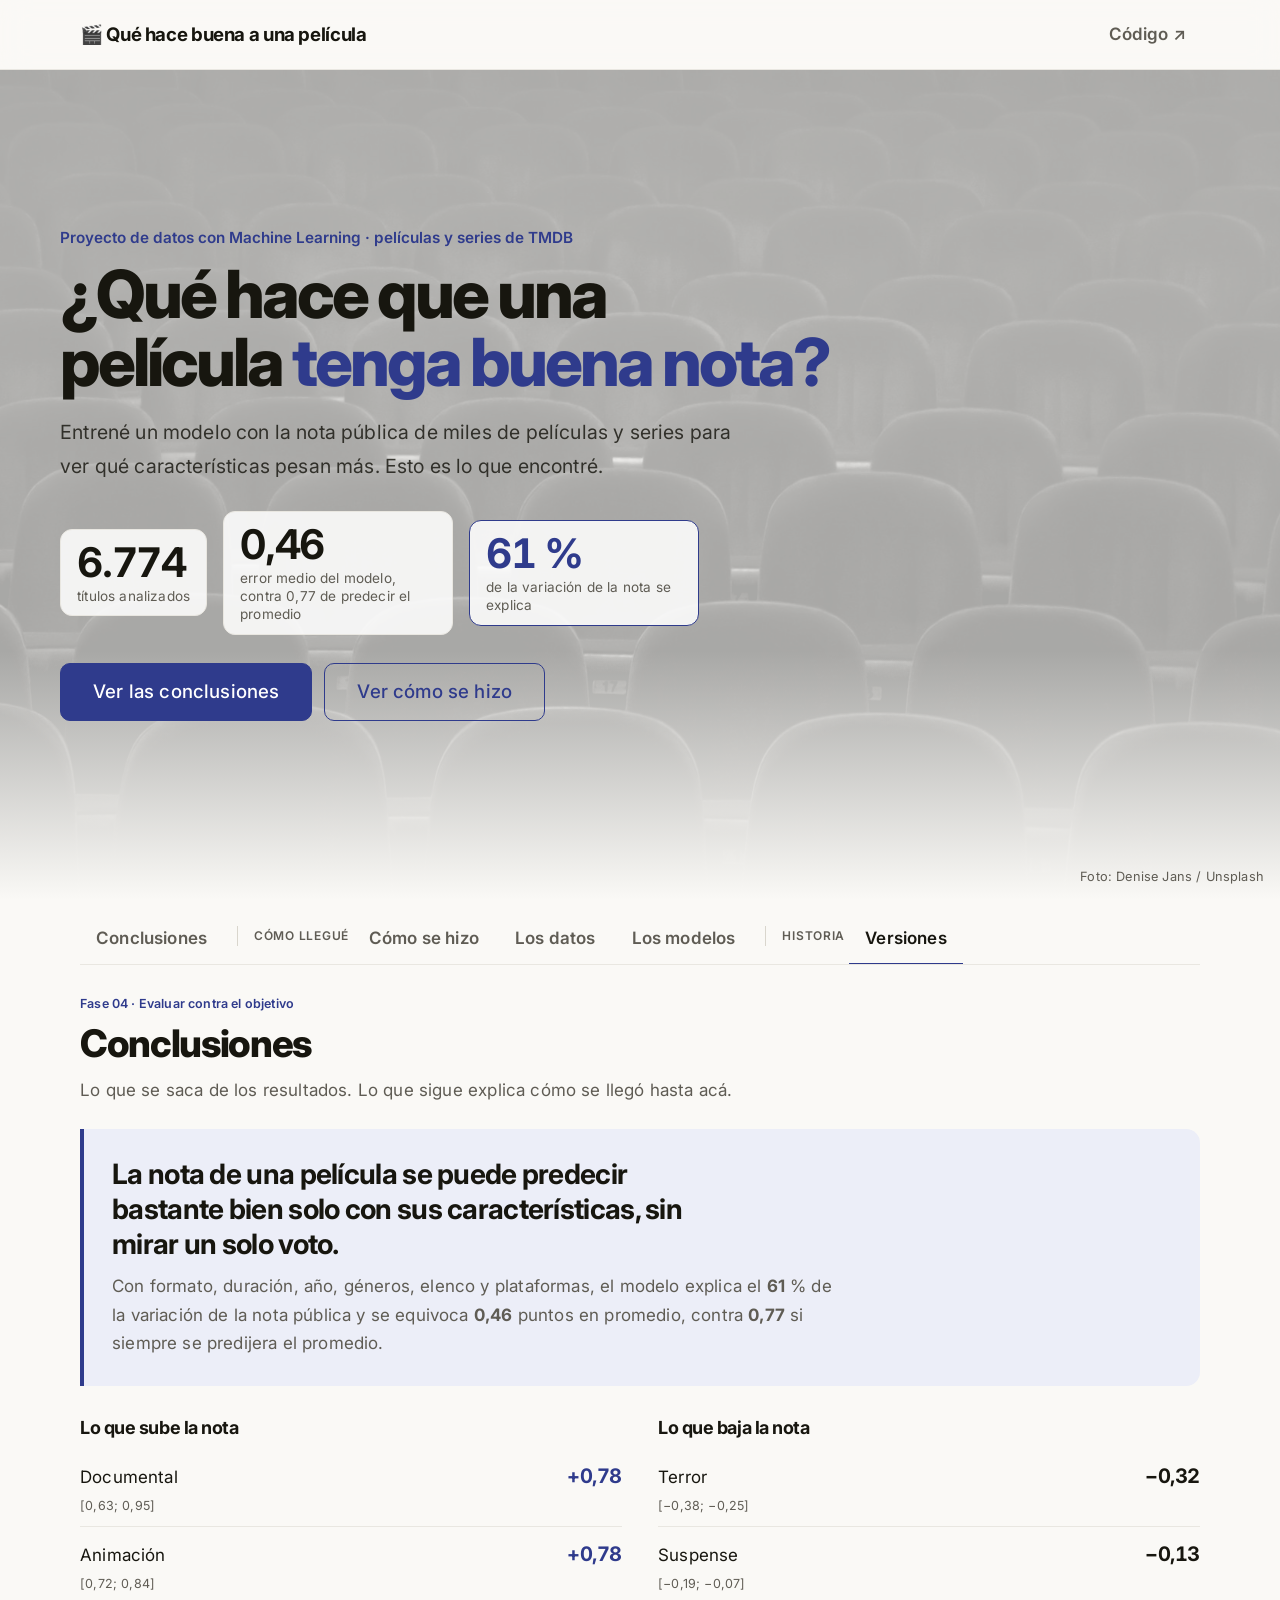
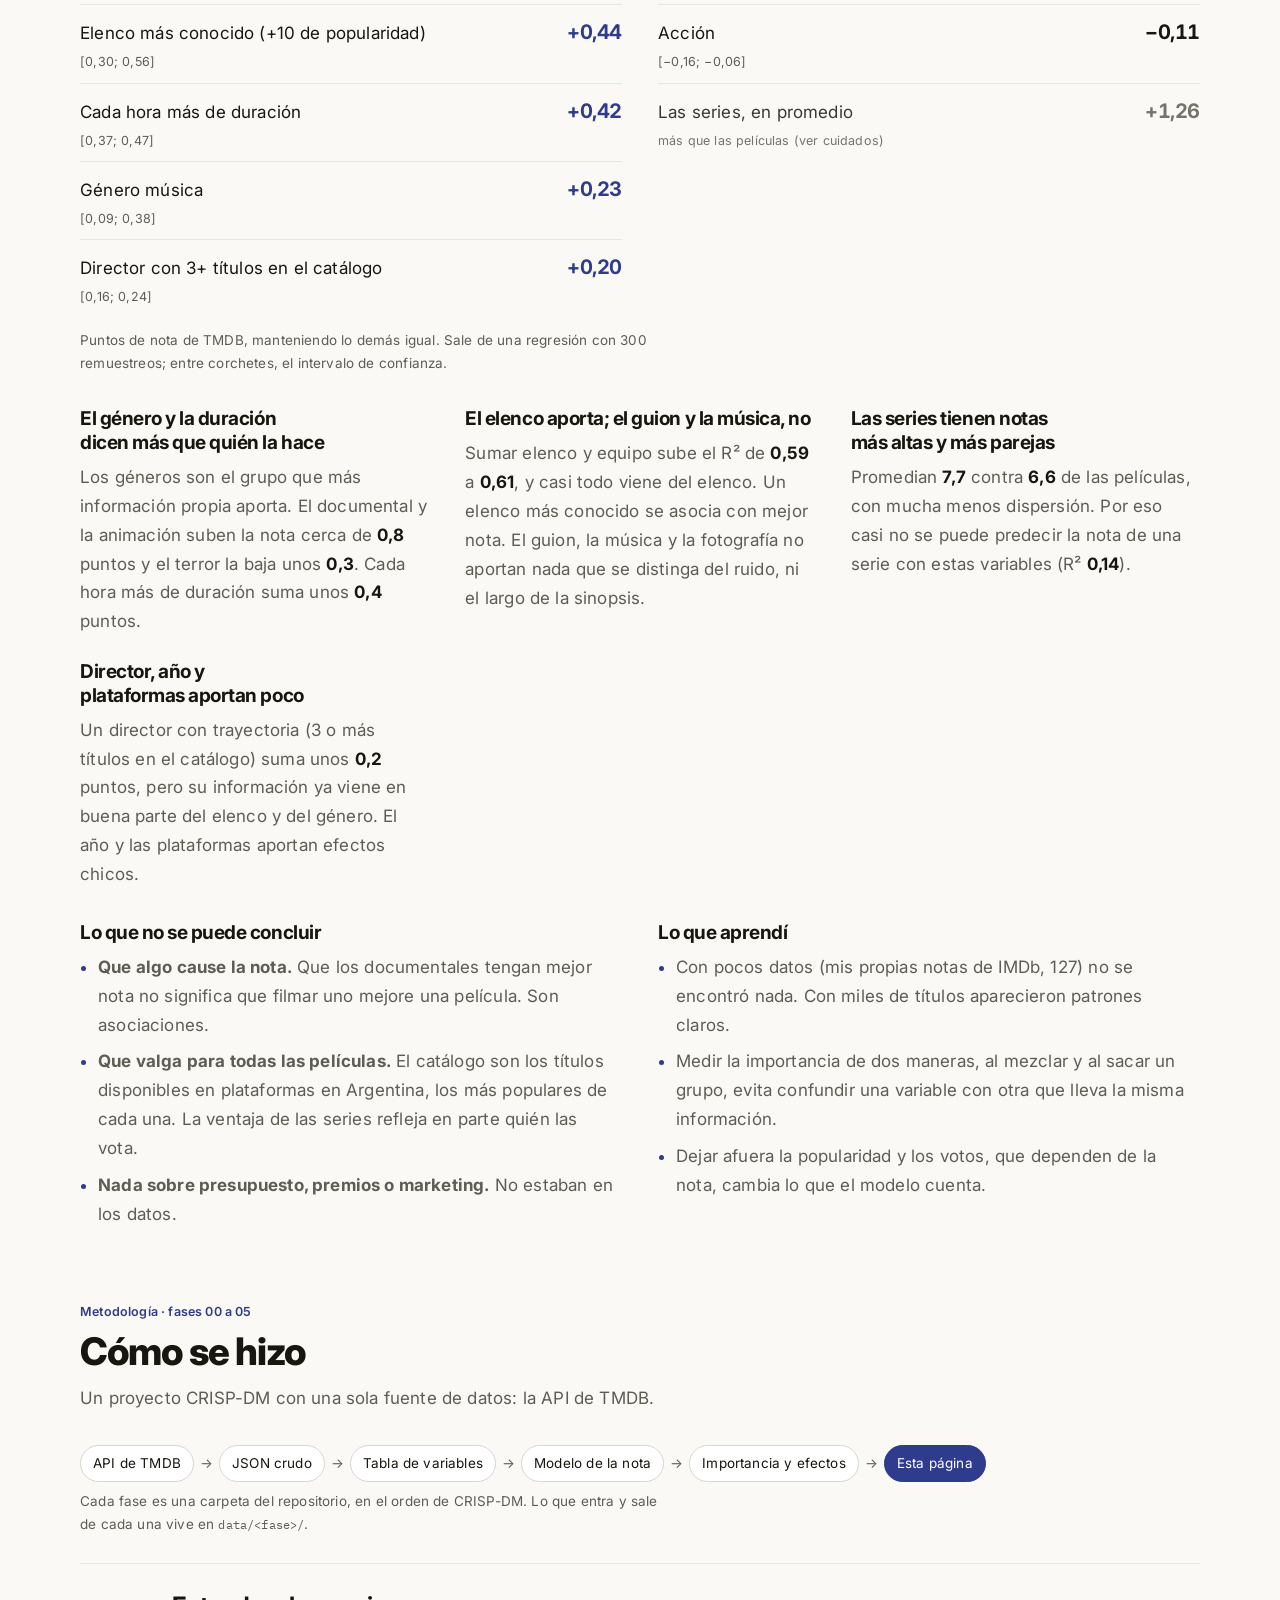
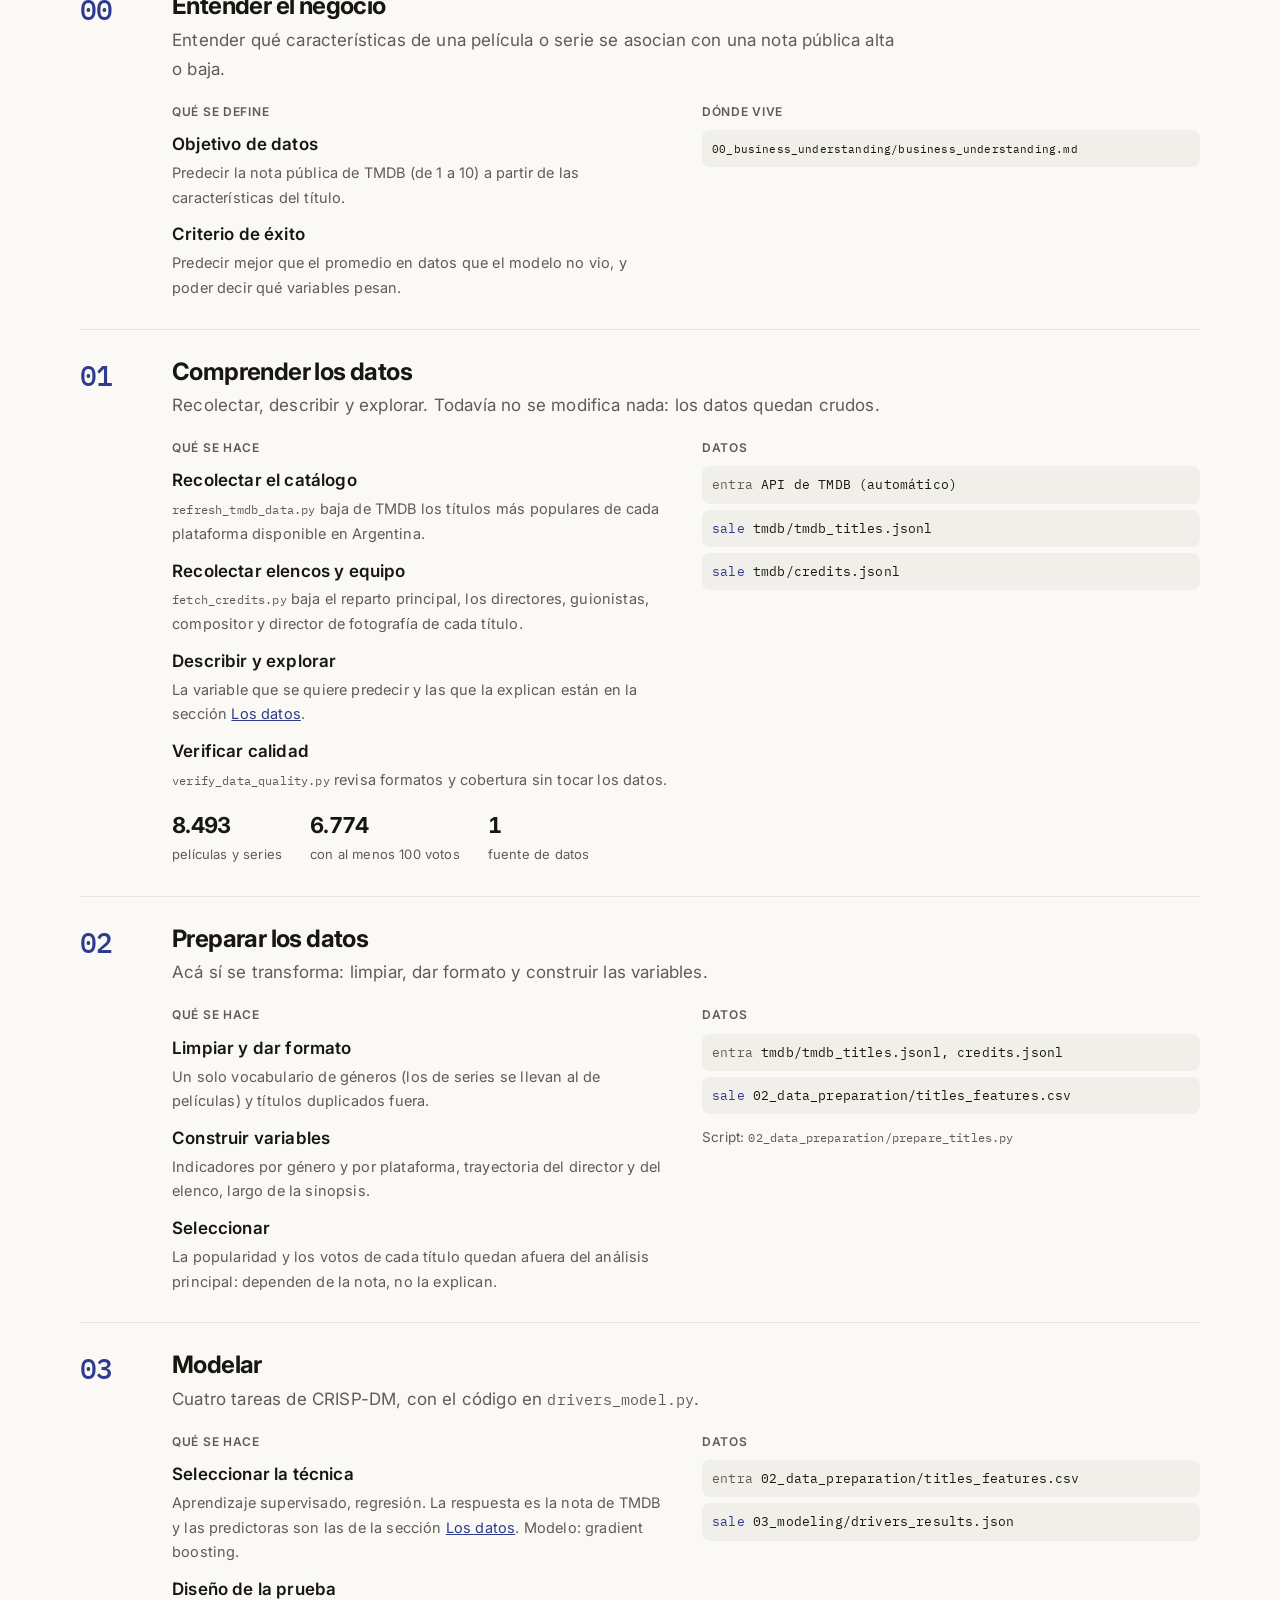
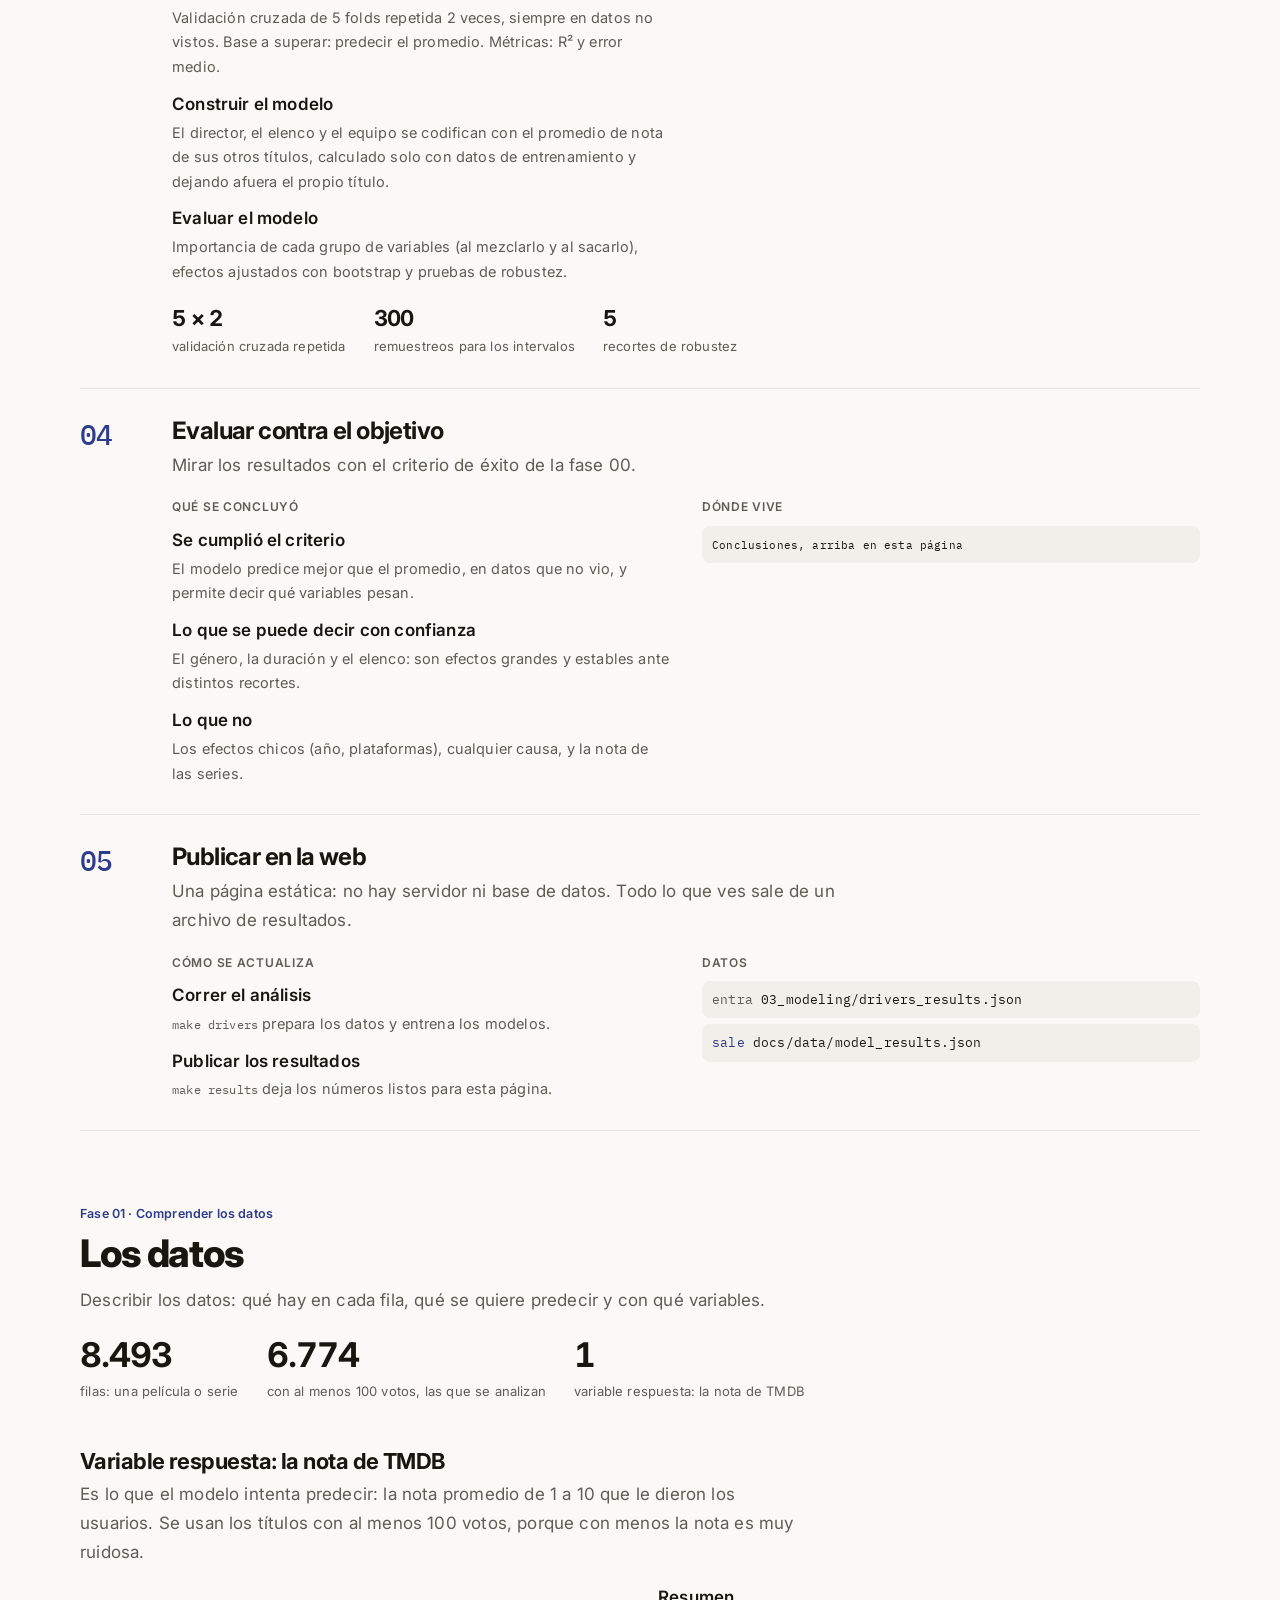
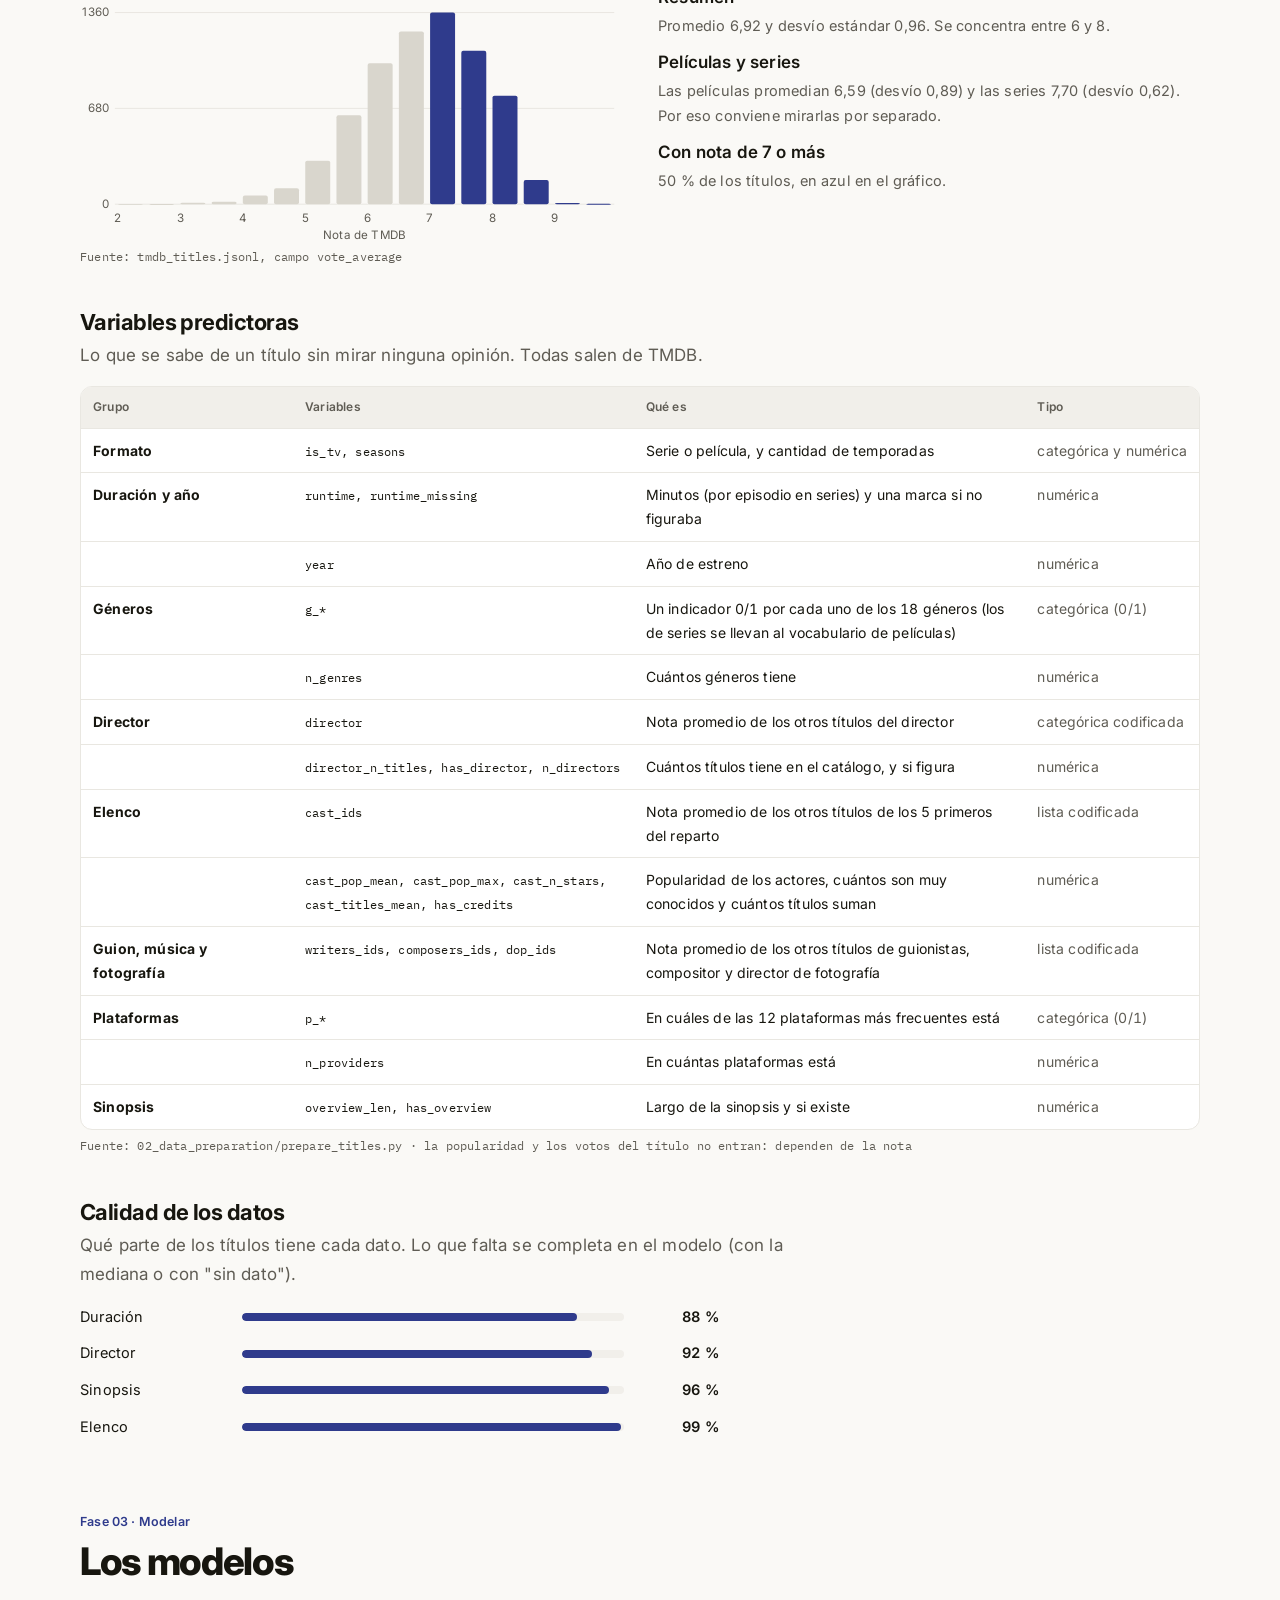
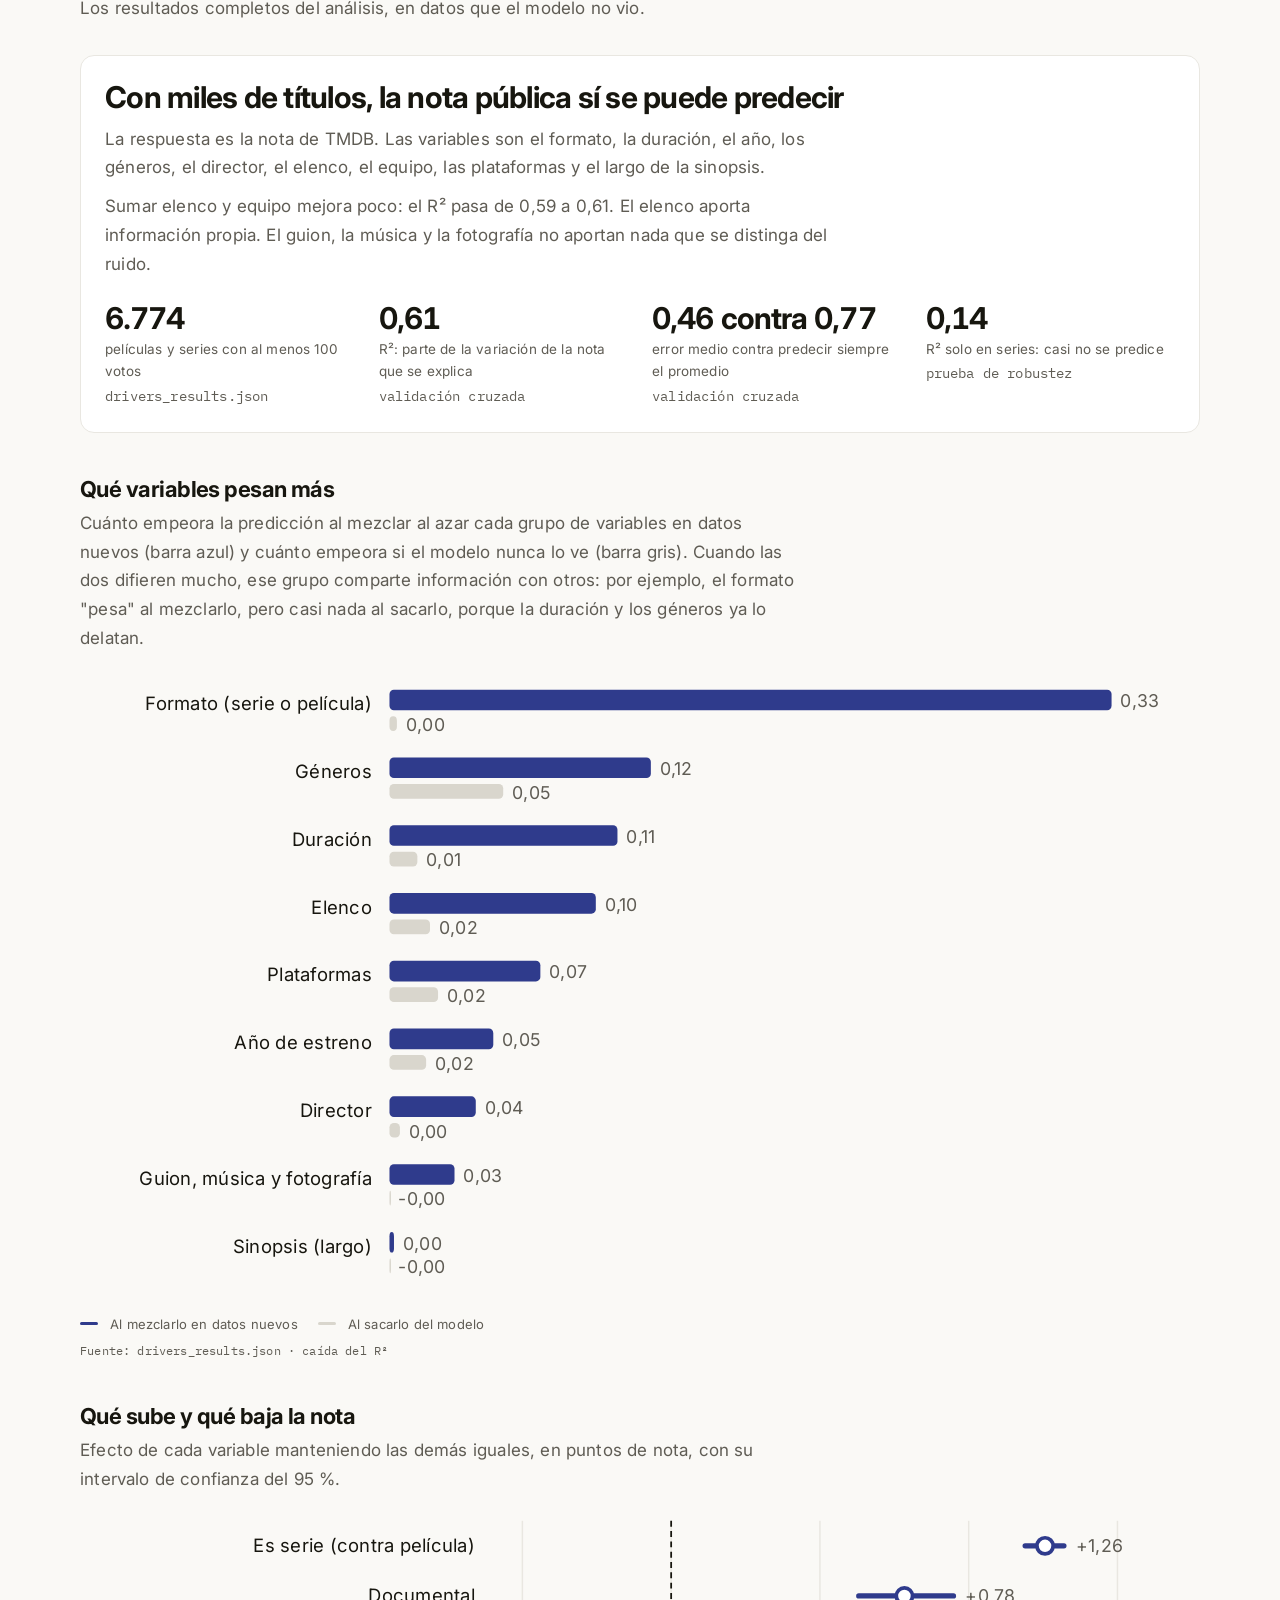
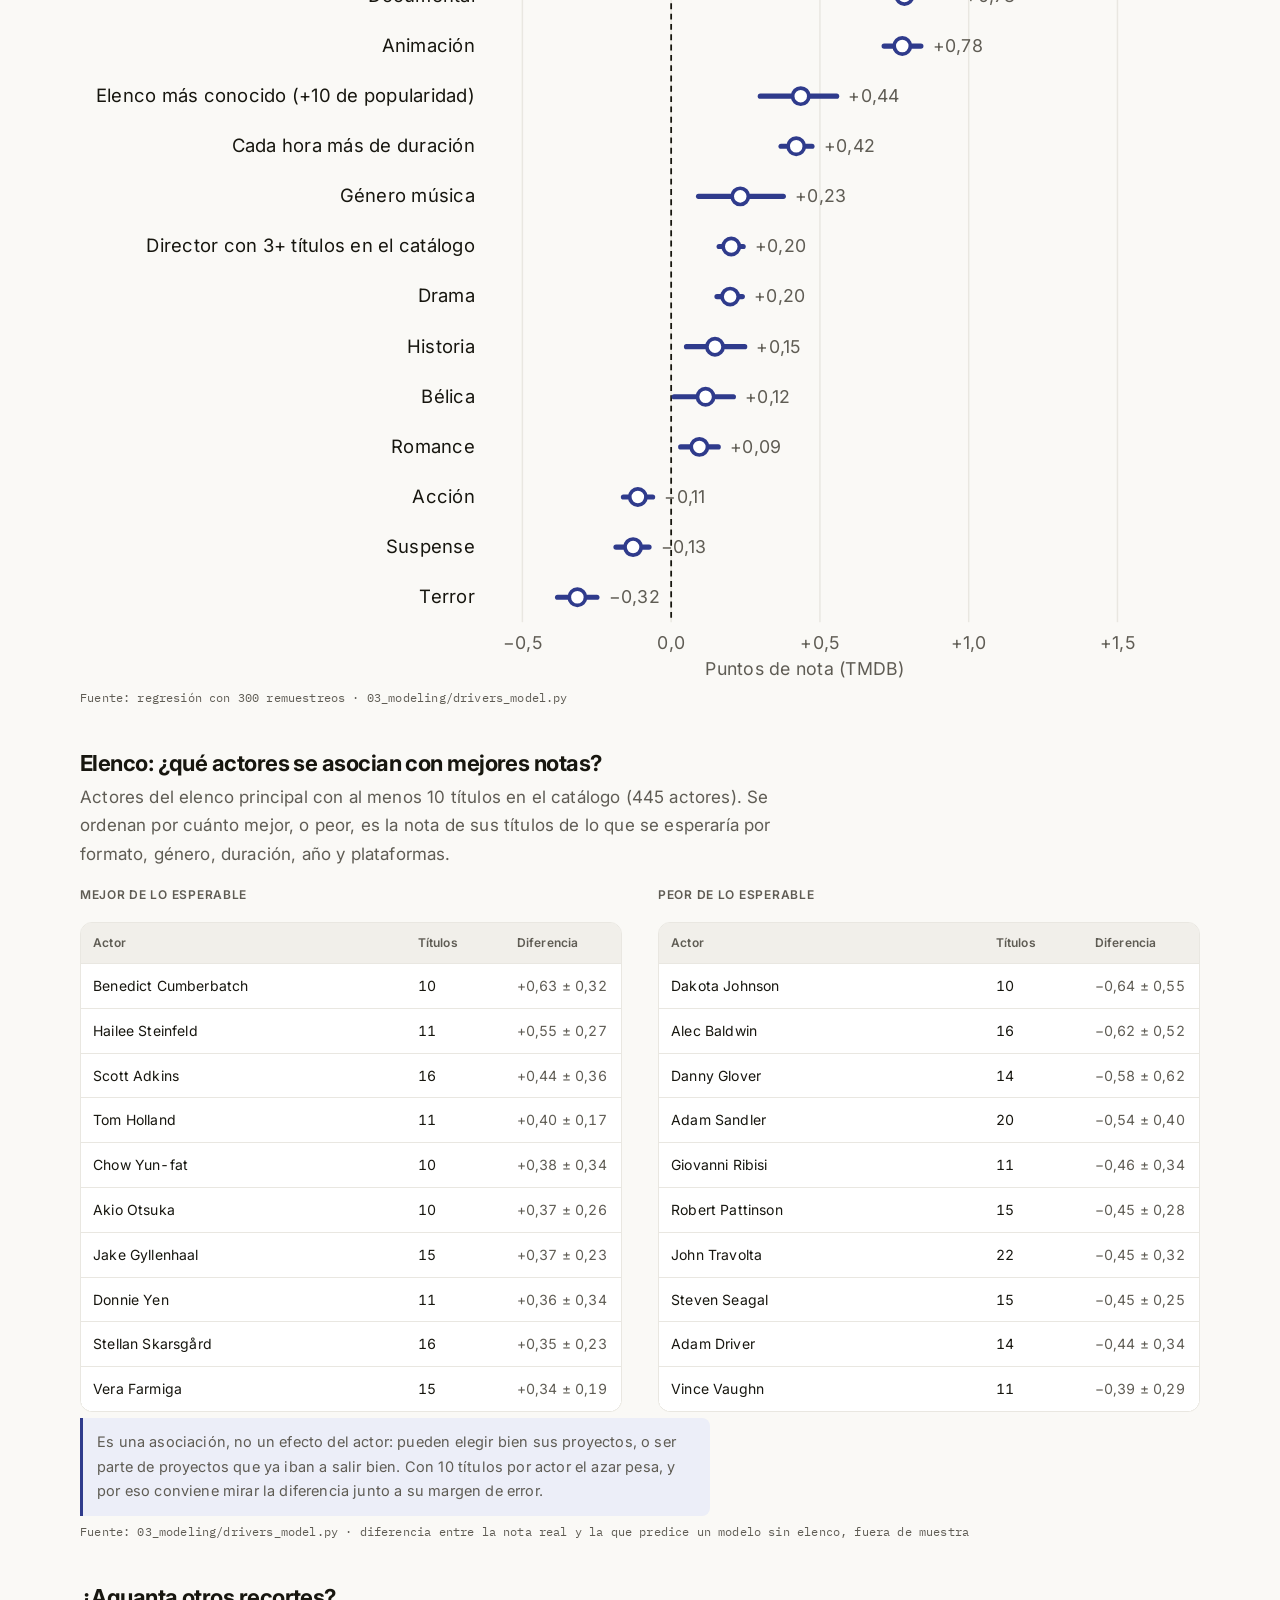
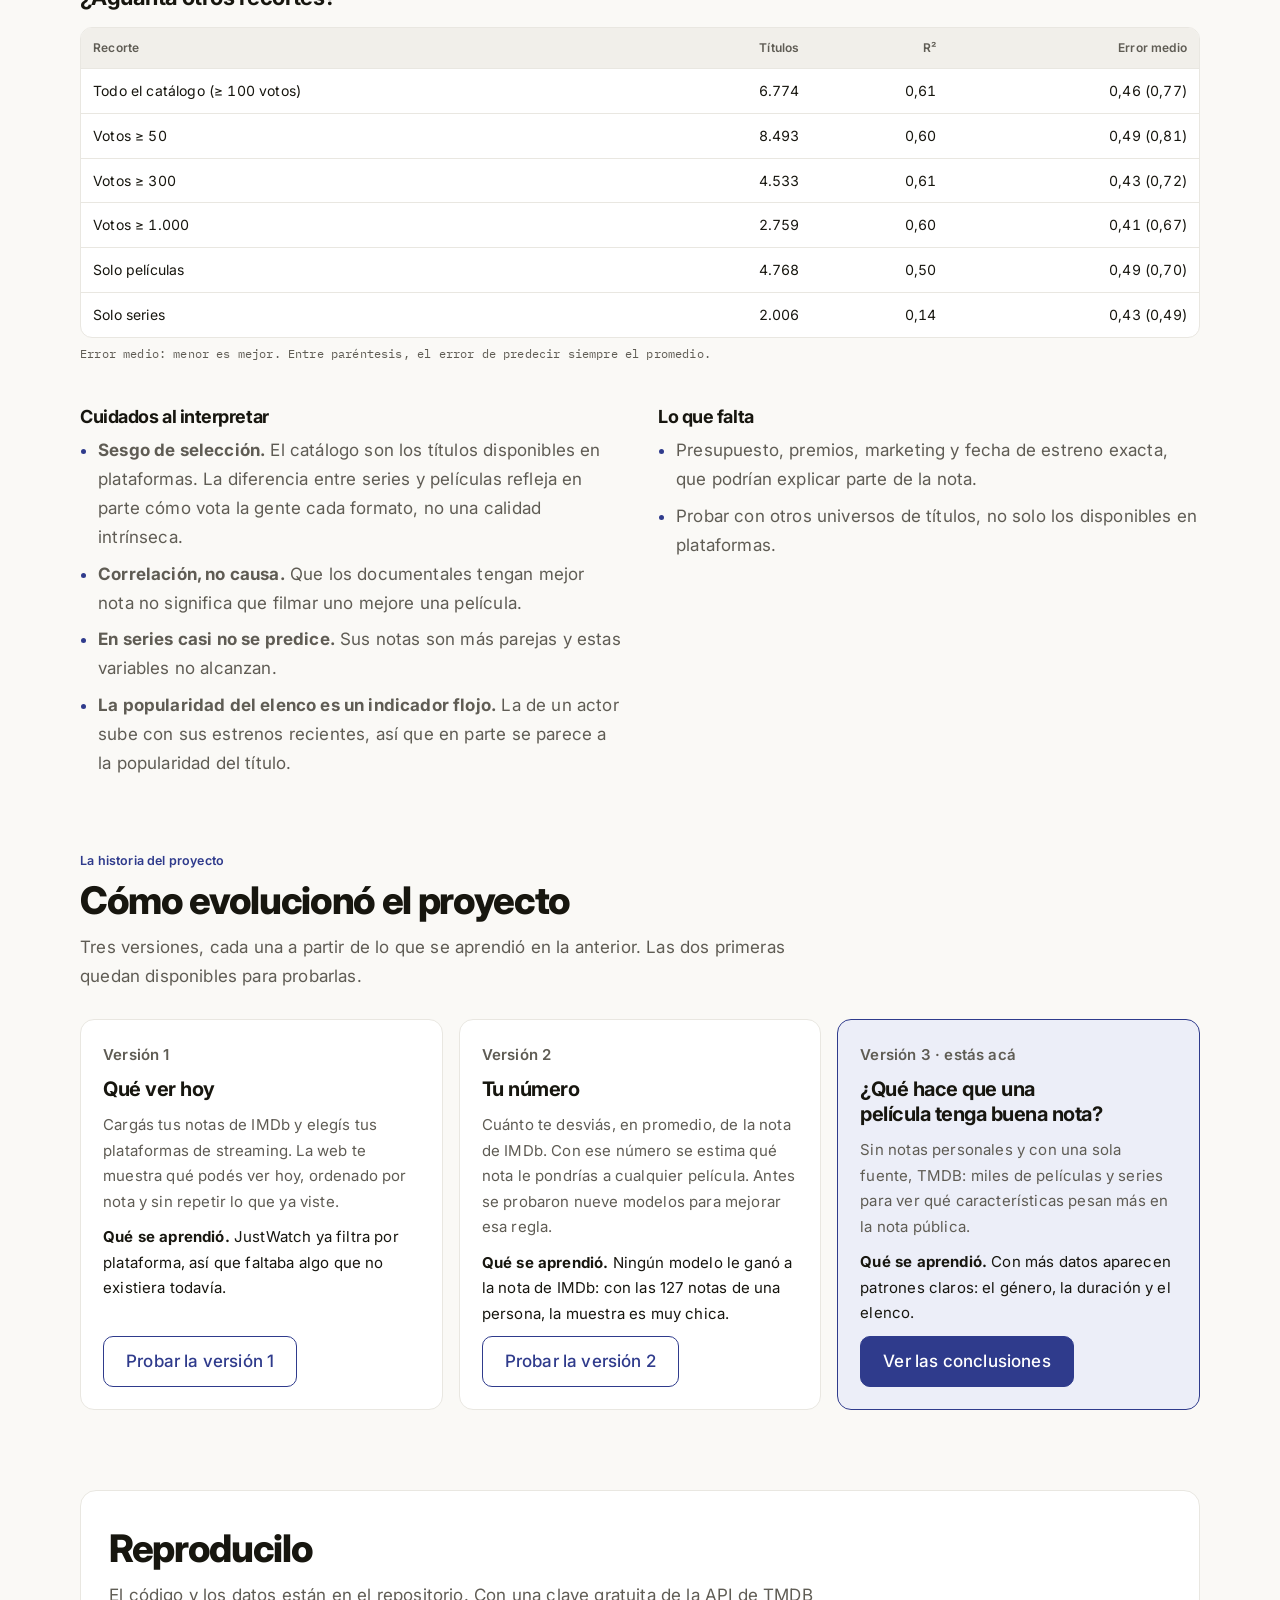
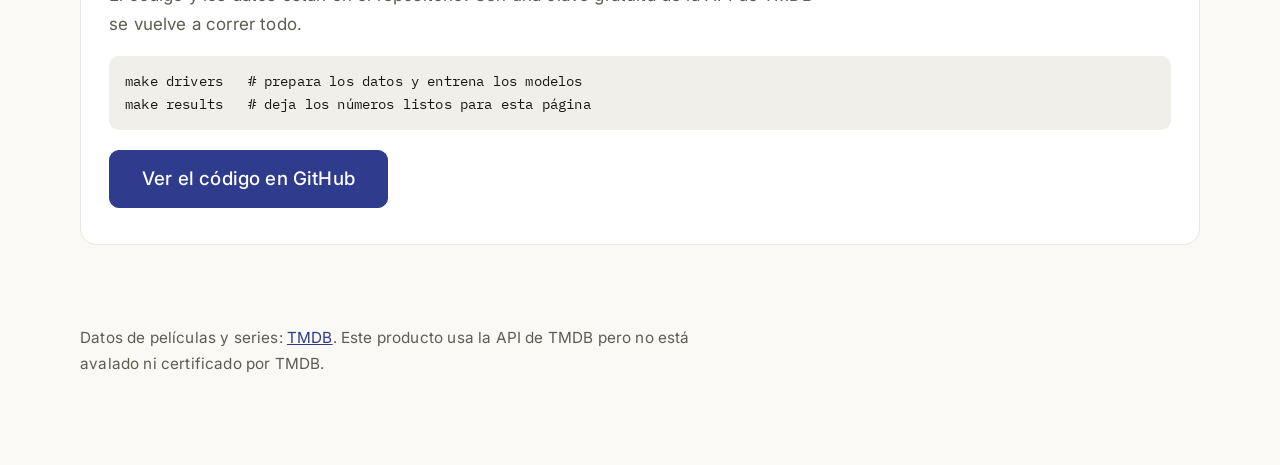
==== commit 65f536b3: "Medición de visitas (GoatCounter, sin cookies) y botones de contacto - docs/js/config.js: código de " ====
--- a/docs/index.html
+++ b/docs/index.html
@@ -17,6 +17,7 @@
 </head>
 <body>
 <header id="siteHeader"></header>
+<script src="js/config.js"></script>
 <script src="js/shared.js"></script>
 <script>renderHeader()</script>
 
@@ -45,6 +46,8 @@
     <a href="#flujo">Cómo se hizo</a>
     <a href="#datos">Los datos</a>
     <a href="#resultados">Los modelos</a>
+    <span class="grp">Historia</span>
+    <a href="#versiones">Versiones</a>
   </nav>
 
   <!-- ================= CONCLUSIONES ================= -->
@@ -388,12 +391,43 @@
     </div>
   </section>
 
+  <!-- ================= VERSIONES ================= -->
+  <section id="versiones" aria-labelledby="h-versiones">
+    <p class="phase-tag">La historia del proyecto</p>
+    <h2 class="part" id="h-versiones">Cómo evolucionó el proyecto</h2>
+    <p class="part-sub">Tres versiones, cada una a partir de lo que se aprendió en la anterior. Las dos primeras quedan disponibles para probarlas.</p>
+
+    <div class="versions">
+      <article class="vcard">
+        <p class="vnum">Versión 1</p>
+        <h3>Qué ver hoy</h3>
+        <p>Cargás tus notas de IMDb y elegís tus plataformas de streaming. La web te muestra qué podés ver hoy, ordenado por nota y sin repetir lo que ya viste.</p>
+        <p class="vlearn"><b>Qué se aprendió.</b> JustWatch ya filtra por plataforma, así que faltaba algo que no existiera todavía.</p>
+        <a class="btn btn--ghost" href="v1/index.html">Probar la versión 1</a>
+      </article>
+      <article class="vcard">
+        <p class="vnum">Versión 2</p>
+        <h3>Tu número</h3>
+        <p>Cuánto te desviás, en promedio, de la nota de IMDb. Con ese número se estima qué nota le pondrías a cualquier película. Antes se probaron nueve modelos para mejorar esa regla.</p>
+        <p class="vlearn"><b>Qué se aprendió.</b> Ningún modelo le ganó a la nota de IMDb: con las 127 notas de una persona, la muestra es muy chica.</p>
+        <a class="btn btn--ghost" href="v2/index.html">Probar la versión 2</a>
+      </article>
+      <article class="vcard current">
+        <p class="vnum">Versión 3 · estás acá</p>
+        <h3>¿Qué hace que una película tenga buena nota?</h3>
+        <p>Sin notas personales y con una sola fuente, TMDB: miles de películas y series para ver qué características pesan más en la nota pública.</p>
+        <p class="vlearn"><b>Qué se aprendió.</b> Con más datos aparecen patrones claros: el género, la duración y el elenco.</p>
+        <a class="btn" href="#conclusiones">Ver las conclusiones</a>
+      </article>
+    </div>
+  </section>
+
   <section class="invite" aria-labelledby="h-invite">
     <h2 class="part" id="h-invite">Reproducilo</h2>
     <p class="part-sub">El código y los datos están en el repositorio. Con una clave gratuita de la API de TMDB se vuelve a correr todo.</p>
     <pre class="cmd">make drivers   # prepara los datos y entrena los modelos
 make results   # deja los números listos para esta página</pre>
-    <a class="btn btn--hero" href="https://github.com/nachomondino1/recommend_movie" target="_blank" rel="noopener">Ver el código en GitHub</a>
+    <a class="btn btn--hero" href="https://github.com/nachomondino1/recommend_movie" target="_blank" rel="noopener" data-track="enlace/codigo">Ver el código en GitHub</a>
   </section>
 </main>
 
--- a/docs/css/style.css
+++ b/docs/css/style.css
@@ -177,3 +177,10 @@
 #predecir { margin-top: 12px; }
 #predecir .block-title { margin-top: 36px; }
 #predecir input[type=search] { margin-top: 8px; }
+
+/* ---- Contacto (pie) ------------------------------------------------------------------------------------ */
+.contact { margin: 8px 0 20px; padding: 20px; border: 1px solid var(--border-soft); border-radius: var(--radius); background: var(--card); }
+.contact-title { font-weight: 700; margin: 0 0 12px; }
+.contact-links { display: flex; flex-wrap: wrap; gap: 10px; }
+.contact-btn { display: inline-flex; align-items: center; min-height: 44px; padding: 8px 18px; border: 1px solid var(--accent); border-radius: 999px; color: var(--accent); text-decoration: none; font-weight: 600; overflow-wrap: anywhere; }
+.contact-btn:hover { background: var(--accent-soft); }
--- a/docs/css/proyecto.css
+++ b/docs/css/proyecto.css
@@ -182,3 +182,13 @@
 .heq { max-width: 230px; }
 .hero-title { max-width: 22ch; }
 .heq span { line-height: 1.35; }
+
+/* Versiones del proyecto */
+.proy .versions { display: grid; grid-template-columns: repeat(auto-fit, minmax(270px, 1fr)); gap: 16px; margin-top: 28px; }
+.proy .vcard { display: flex; flex-direction: column; gap: 10px; padding: 22px; border: 1px solid var(--line); border-radius: 14px; background: var(--surface); }
+.proy .vcard.current { border-color: var(--accent); background: var(--accent-soft); }
+.proy .vnum { font-size: 12.5px; font-weight: 600; color: var(--accent); margin: 0; }
+.proy .vcard h3 { font-size: 20px; line-height: 1.25; }
+.proy .vcard p { color: var(--muted); font-size: 15px; }
+.proy .vcard .vlearn { color: var(--ink); }
+.proy .vcard .btn { margin-top: auto; align-self: flex-start; }
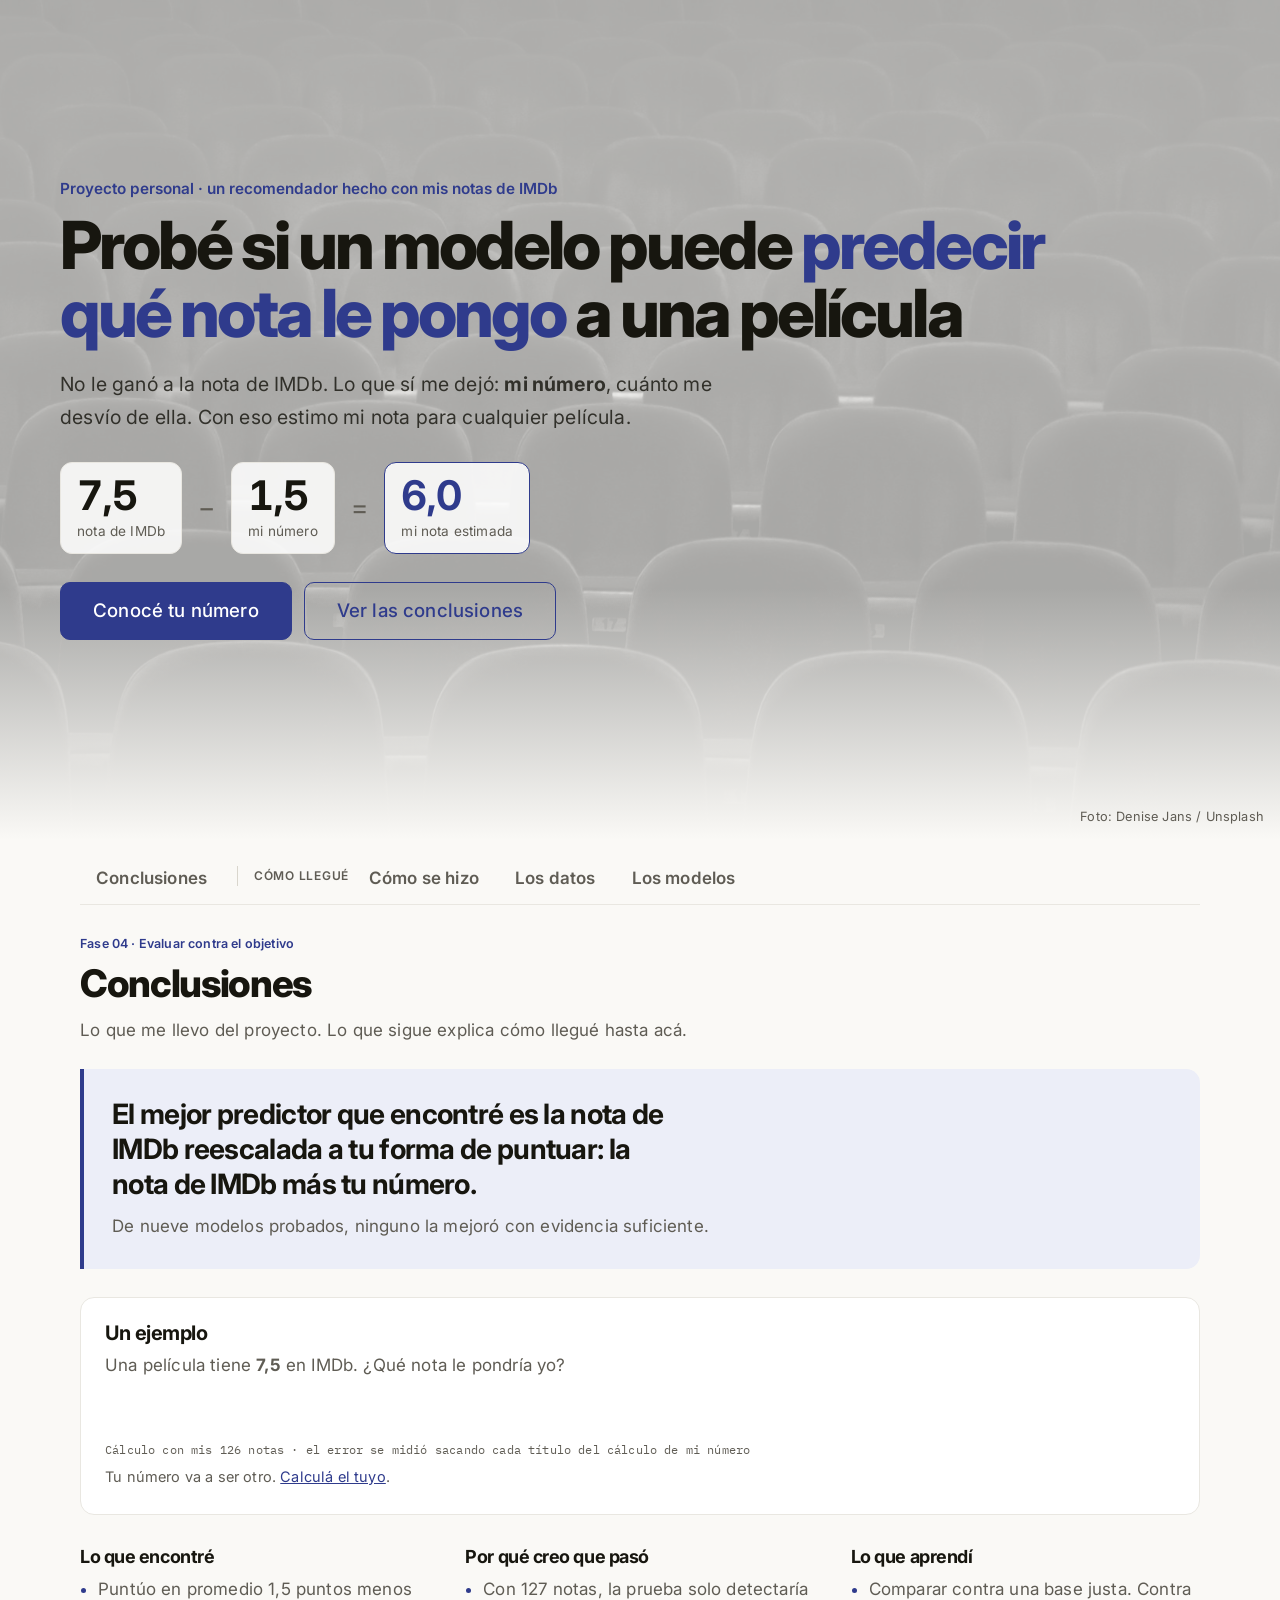
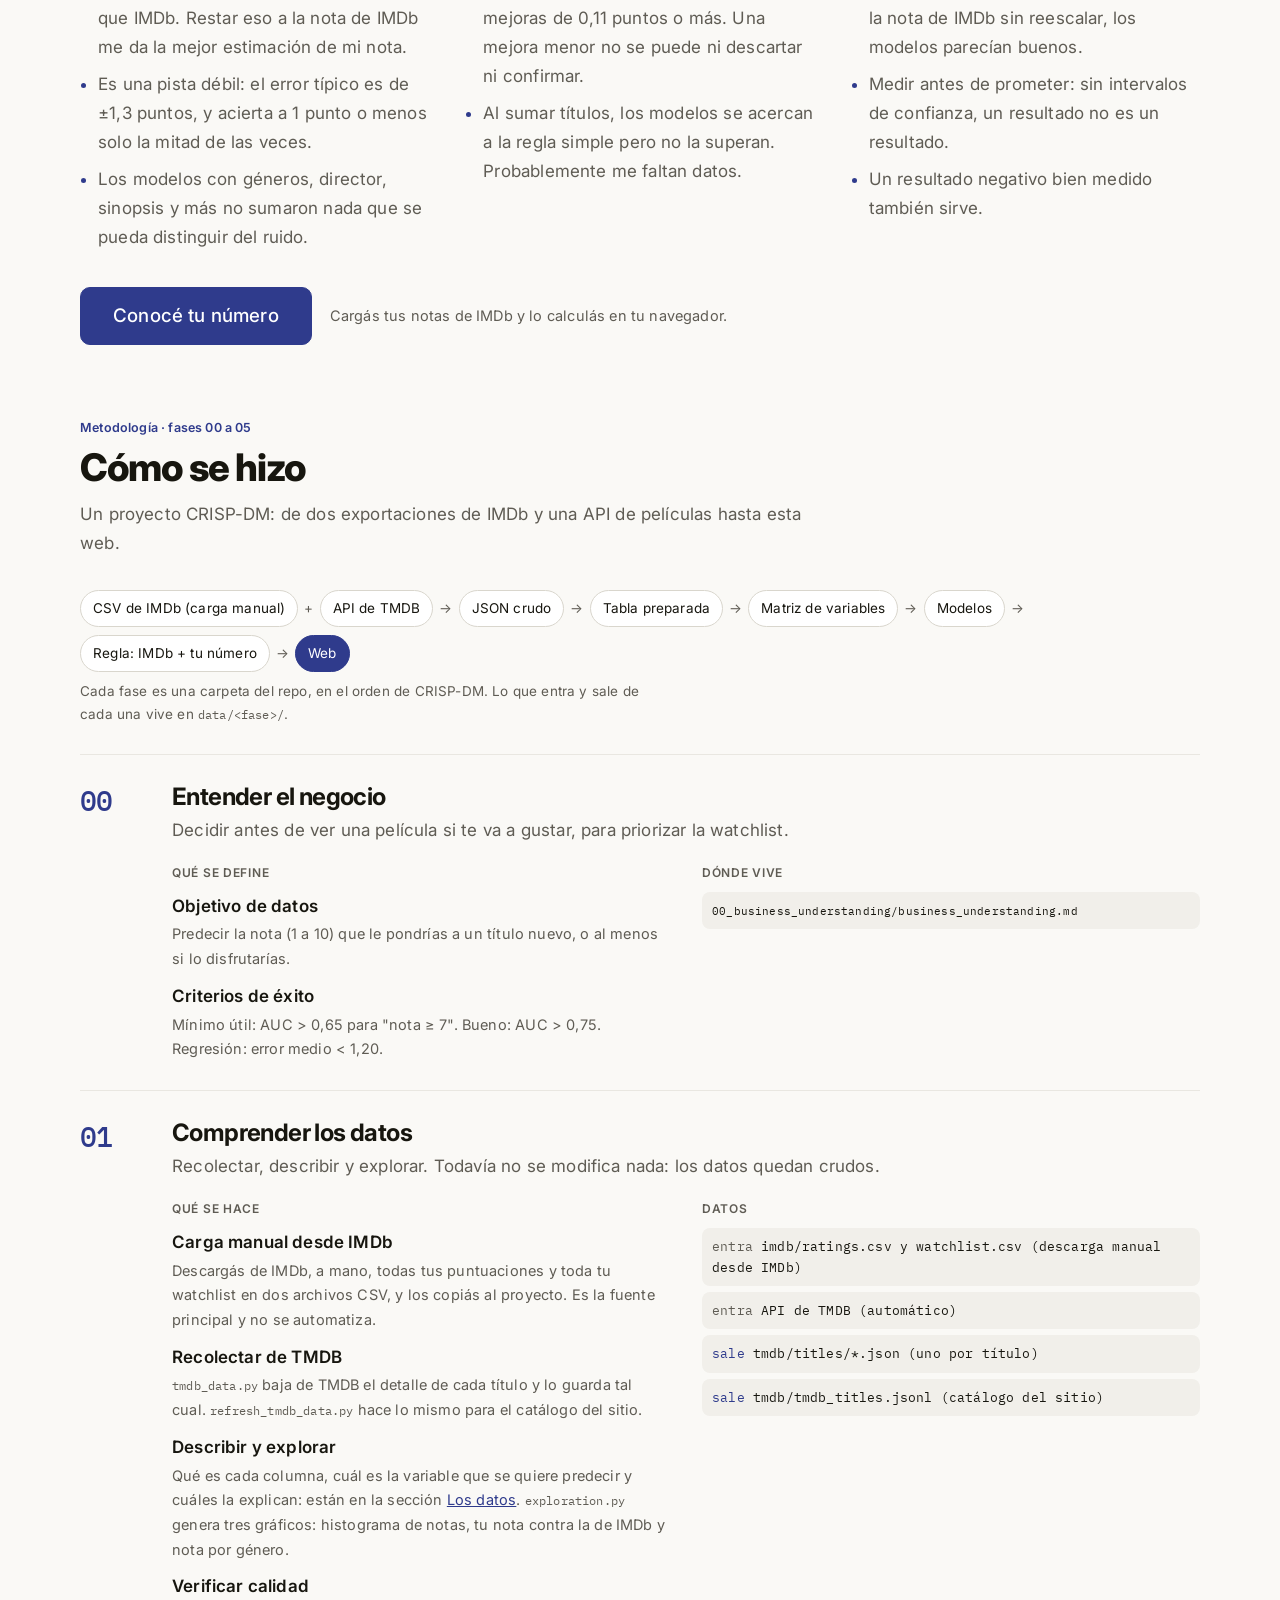
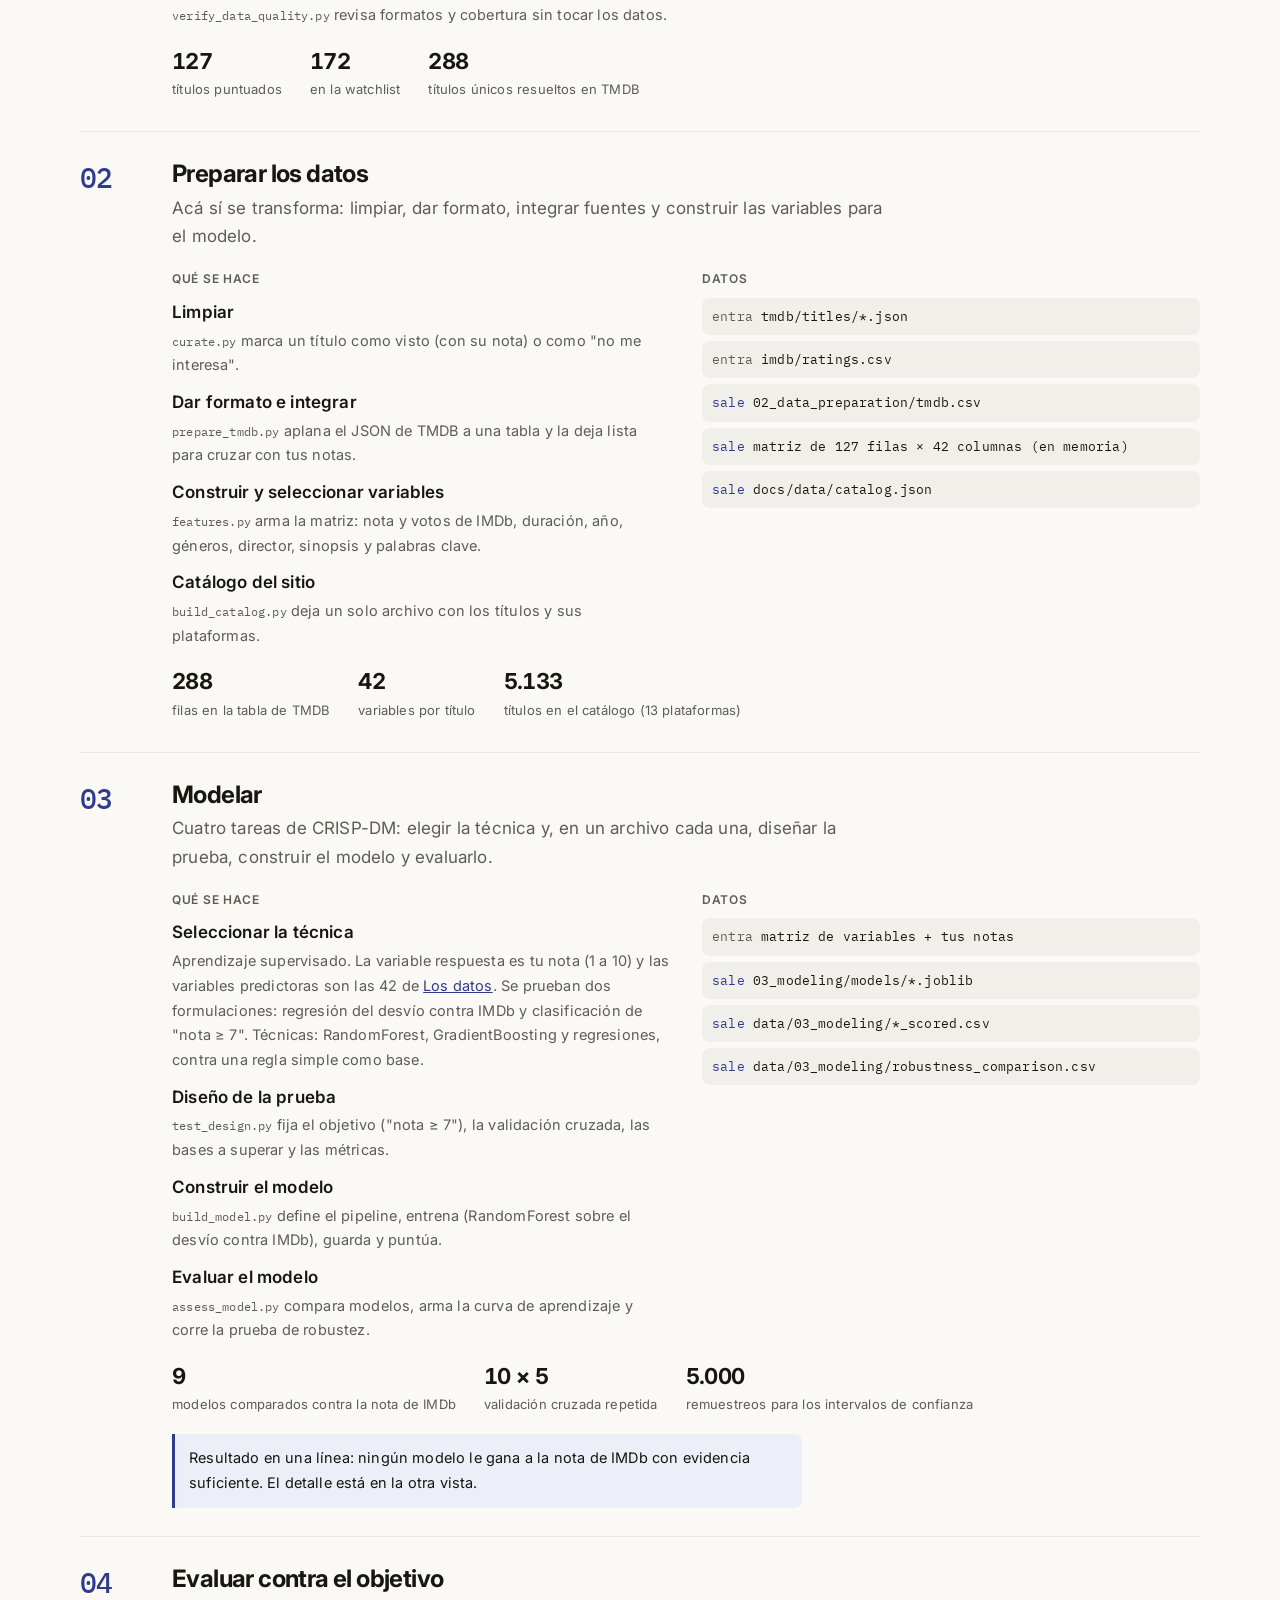
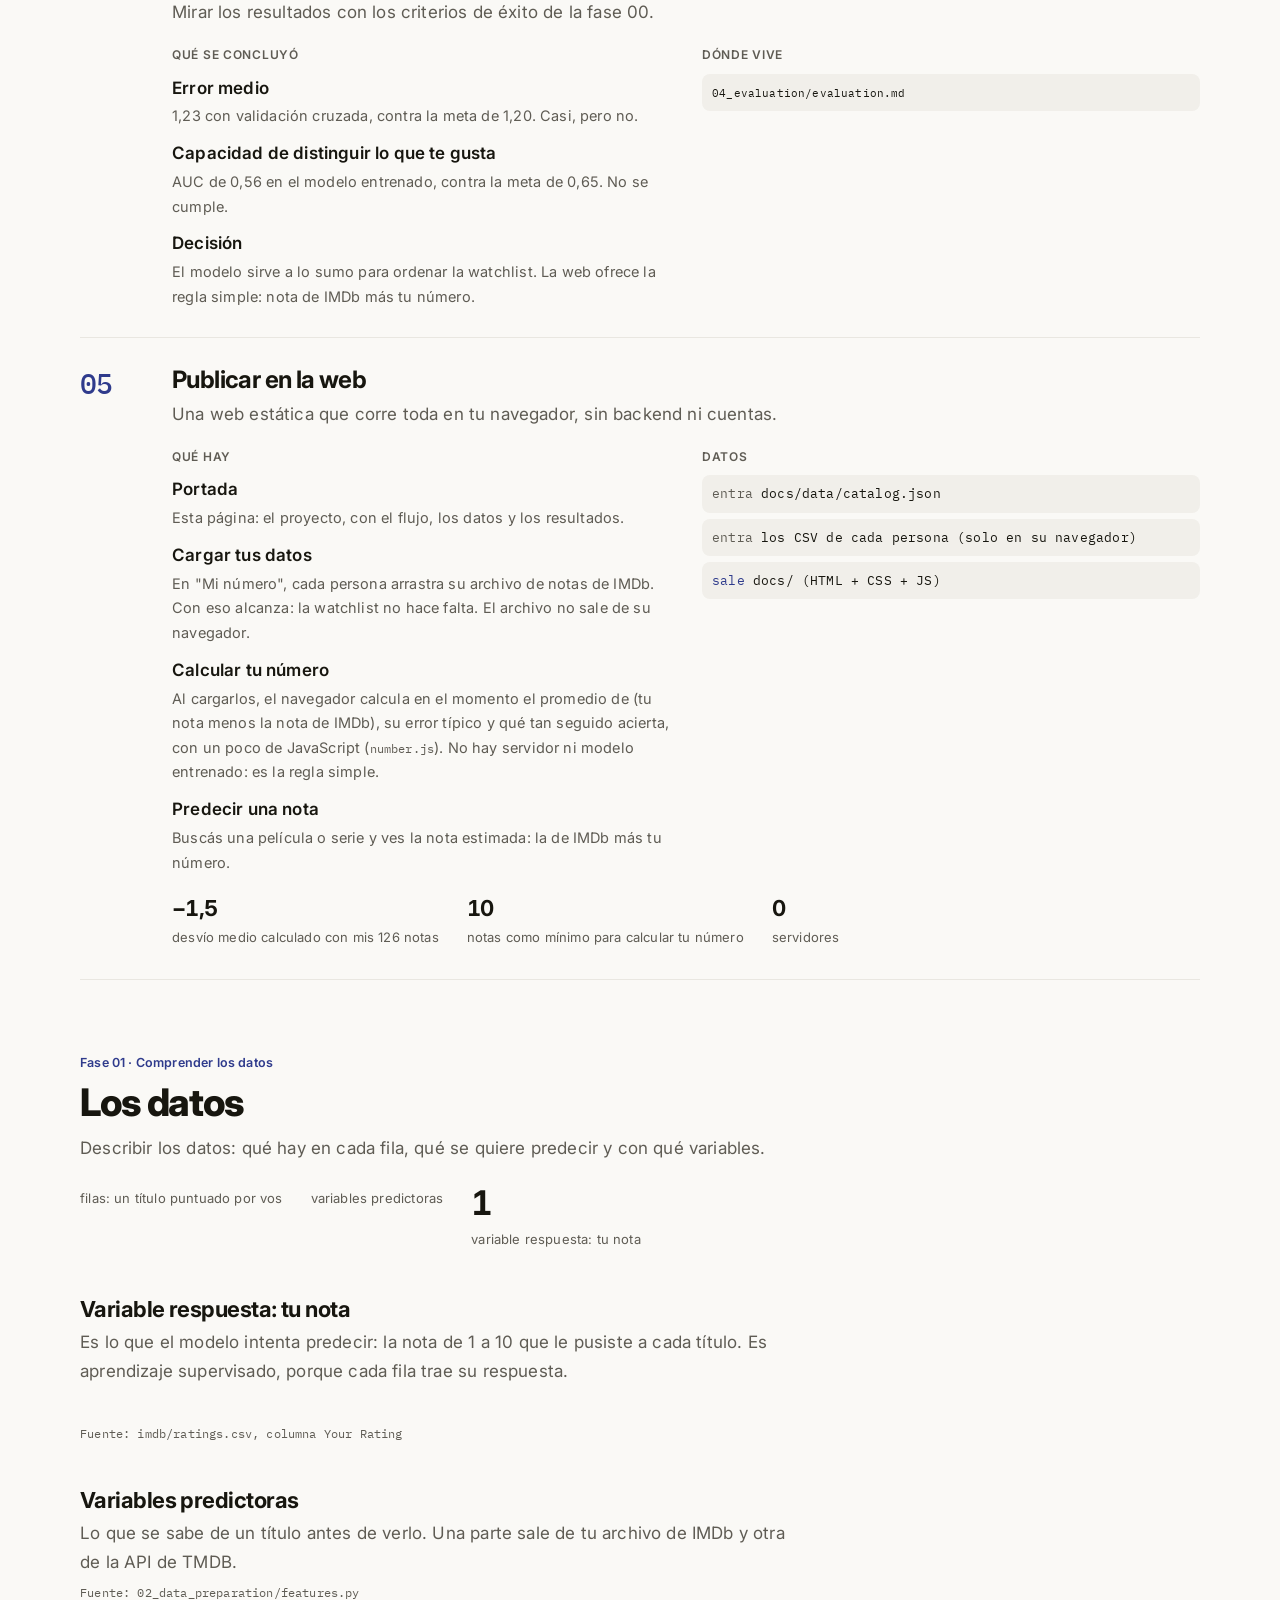
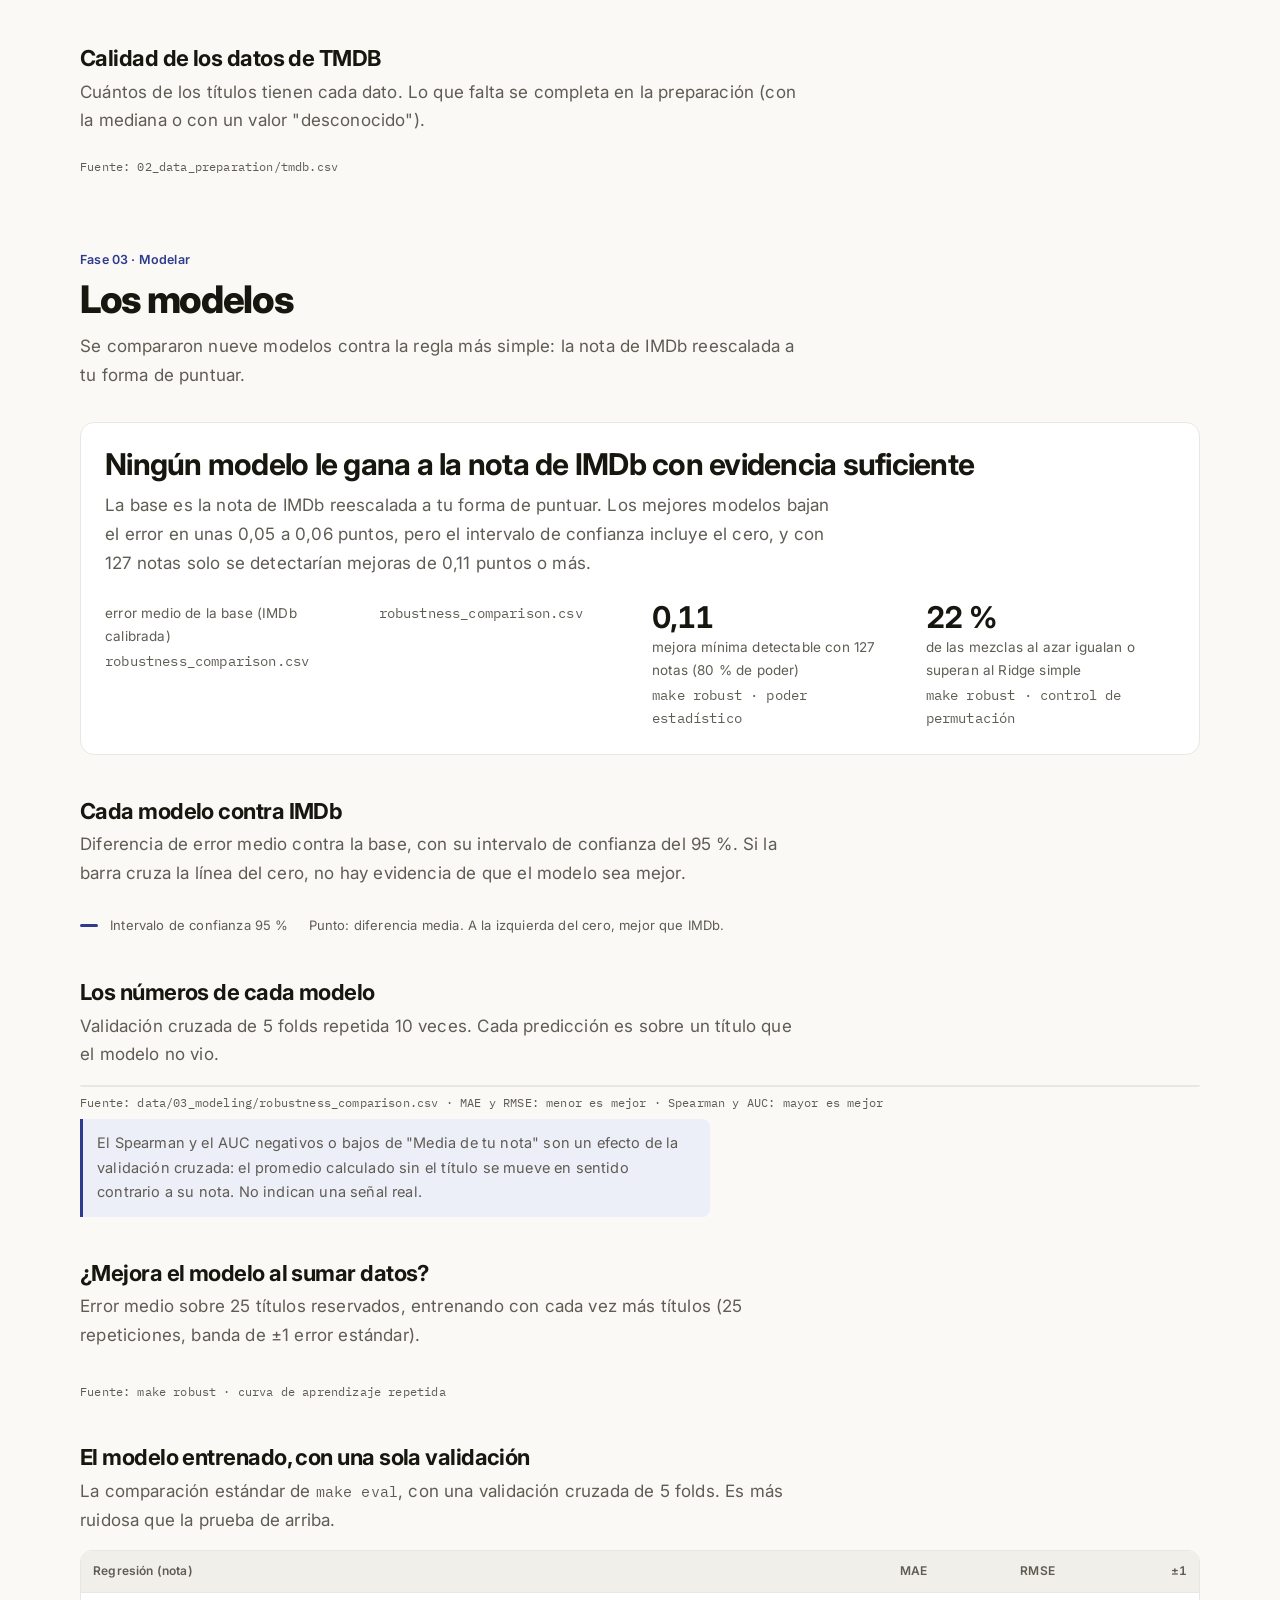
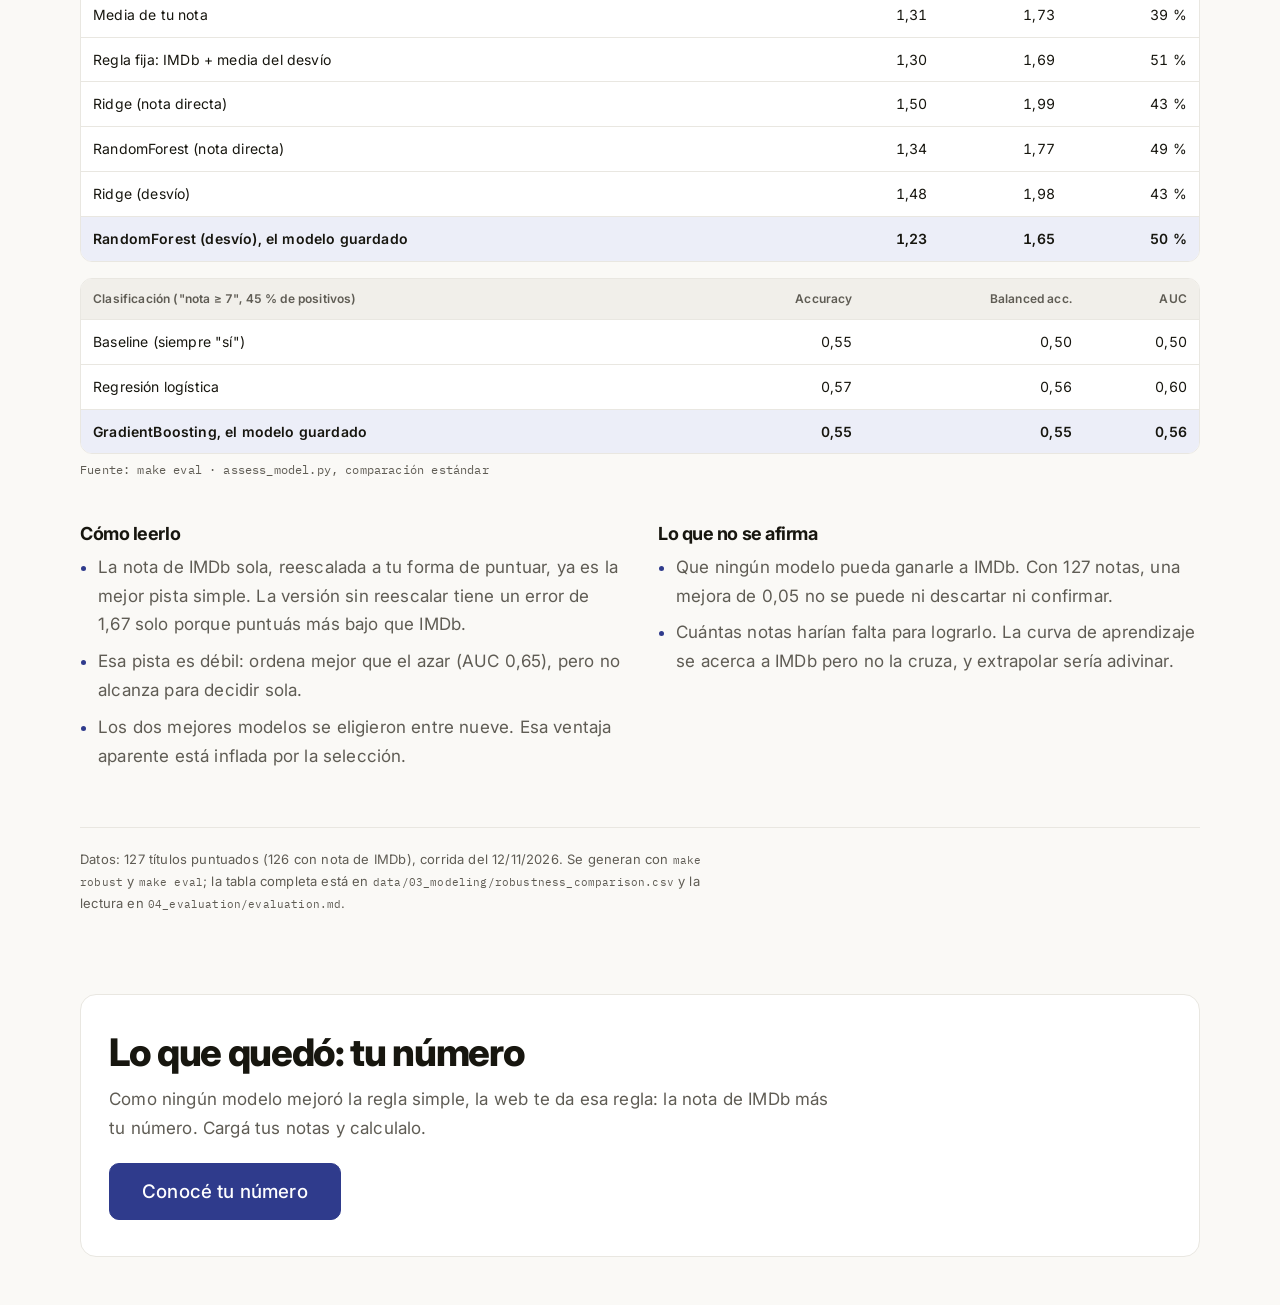
==== commit 8f10ea0e: "Merge pull request #17 from nachomondino1/proyecto-flujo-y-resultados Web: portada del proyecto, Mi " ====
--- a/docs/index.html
+++ b/docs/index.html
@@ -3,8 +3,8 @@
 <head>
 <meta charset="utf-8">
 <meta name="viewport" content="width=device-width, initial-scale=1">
-<title>¿Qué hace que una película tenga buena nota?</title>
-<meta name="description" content="Un proyecto de Machine Learning con 8.493 películas y series de TMDB: qué características pesan más en la nota pública. Género, duración y elenco aportan; guion y música no.">
+<title>¿Puede un modelo predecir mi nota? · Tu número</title>
+<meta name="description" content="Predecir qué nota le vas a poner a una película según tus gustos: un proyecto personal de Machine Learning que no le ganó a la nota de IMDb. Conocé el proyecto y calculá tu número.">
 <link rel="icon" href="data:image/svg+xml,%3Csvg xmlns='http://www.w3.org/2000/svg' viewBox='0 0 100 100'%3E%3Ctext y='.9em' font-size='90'%3E%F0%9F%8E%AC%3C/text%3E%3C/svg%3E">
 <link rel="preconnect" href="https://fonts.googleapis.com">
 <link rel="preconnect" href="https://fonts.gstatic.com" crossorigin>
@@ -14,26 +14,27 @@
 <link rel="stylesheet" href="css/proyecto.css">
 <link rel="preload" as="fetch" href="data/model_results.json" crossorigin="anonymous">
 <link rel="preload" as="image" href="media/hero.jpg" fetchpriority="high">
+<script type="speculationrules">{"prerender":[{"urls":["index.html","numero.html"],"eagerness":"moderate"}]}</script>
 </head>
 <body>
 <header id="siteHeader"></header>
-<script src="js/config.js"></script>
+<script src="js/storage.js"></script>
 <script src="js/shared.js"></script>
-<script>renderHeader()</script>
+<script>renderHeader("proyecto")</script>
 
 <section class="hero" id="inicio">
   <div class="hero-inner">
-    <p class="eyebrow">Proyecto de datos con Machine Learning · películas y series de TMDB</p>
-    <h1 class="hero-title">¿Qué hace que una película <span class="kw">tenga buena nota?</span></h1>
-    <p class="hero-sub">Entrené un modelo con la nota pública de miles de películas y series para ver qué características pesan más. Esto es lo que encontré.</p>
-    <div class="hero-eq" id="hero-stats">
-      <div class="heq"><b>6.774</b><span>títulos analizados</span></div>
-      <div class="heq"><b>0,46</b><span>error medio del modelo, contra 0,77 de predecir el promedio</span></div>
-      <div class="heq res"><b>61 %</b><span>de la variación de la nota se explica</span></div>
+    <p class="eyebrow">Proyecto personal · un recomendador hecho con mis notas de IMDb</p>
+    <h1 class="hero-title">Probé si un modelo puede <span class="kw">predecir qué nota le pongo</span> a una película</h1>
+    <p class="hero-sub">No le ganó a la nota de IMDb. Lo que sí me dejó: <b>mi número</b>, cuánto me desvío de ella. Con eso estimo mi nota para cualquier película.</p>
+    <div class="hero-eq" id="hero-eq" aria-label="Ejemplo: 7,5 de IMDb menos 1,5, mi número, da 6,0">
+      <div class="heq"><b>7,5</b><span>nota de IMDb</span></div><div class="hop">−</div>
+      <div class="heq"><b>1,5</b><span>mi número</span></div><div class="hop">=</div>
+      <div class="heq res"><b>6,0</b><span>mi nota estimada</span></div>
     </div>
     <div class="hero-actions">
-      <a class="btn btn--hero" href="#conclusiones">Ver las conclusiones</a>
-      <a class="btn btn--ghost btn--hero" href="#flujo">Ver cómo se hizo</a>
+      <a class="btn btn--hero" href="numero.html">Conocé tu número</a>
+      <a class="btn btn--ghost btn--hero" href="#conclusiones">Ver las conclusiones</a>
     </div>
   </div>
   <div class="hero-credit">Foto: Denise Jans / Unsplash</div>
@@ -46,99 +47,87 @@
     <a href="#flujo">Cómo se hizo</a>
     <a href="#datos">Los datos</a>
     <a href="#resultados">Los modelos</a>
-    <span class="grp">Historia</span>
-    <a href="#versiones">Versiones</a>
   </nav>
-
-  <!-- ================= CONCLUSIONES ================= -->
   <section id="conclusiones" aria-labelledby="h-conclusiones">
     <p class="phase-tag">Fase 04 · Evaluar contra el objetivo</p>
     <h2 class="part" id="h-conclusiones">Conclusiones</h2>
-    <p class="part-sub">Lo que se saca de los resultados. Lo que sigue explica cómo se llegó hasta acá.</p>
+    <p class="part-sub">Lo que me llevo del proyecto. Lo que sigue explica cómo llegué hasta acá.</p>
 
     <div class="finding">
-      <p class="finding-main">La nota de una película se puede predecir bastante bien solo con sus características, sin mirar un solo voto.</p>
-      <p class="finding-sub">Con formato, duración, año, géneros, elenco y plataformas, el modelo explica el <b data-v="r2pct">61</b> % de la variación de la nota pública y se equivoca <b data-v="mae">0,46</b> puntos en promedio, contra <b data-v="maeBase">0,77</b> si siempre se predijera el promedio.</p>
-    </div>
-
-    <div class="updown">
+      <p class="finding-main">El mejor predictor que encontré es la nota de IMDb reescalada a tu forma de puntuar: la nota de IMDb más tu número.</p>
+      <p class="finding-sub">De nueve modelos probados, ninguno la mejoró con evidencia suficiente.</p>
+    </div>
+
+    <div class="example" aria-labelledby="h-ejemplo">
+      <h3 id="h-ejemplo">Un ejemplo</h3>
+      <p>Una película tiene <b>7,5</b> en IMDb. ¿Qué nota le pondría yo?</p>
+      <div class="eq" id="ex-eq"></div>
+      <div class="chart" id="ex-scale" role="img" aria-label="Escala del 1 al 10 con la nota de IMDb, la nota estimada y su rango"></div>
+      <div class="legend" id="ex-leg"></div>
+      <ul class="tasks" id="ex-text"></ul>
+      <span class="src">Cálculo con mis 126 notas · el error se midió sacando cada título del cálculo de mi número</span>
+      <p class="ex-cta">Tu número va a ser otro. <a href="numero.html">Calculá el tuyo</a>.</p>
+    </div>
+
+    <div class="read">
       <div>
-        <h3>Lo que sube la nota</h3>
-        <ul class="eff-list" id="eff-up"></ul>
+        <h3>Lo que encontré</h3>
+        <ul>
+          <li>Puntúo en promedio 1,5 puntos menos que IMDb. Restar eso a la nota de IMDb me da la mejor estimación de mi nota.</li>
+          <li>Es una pista débil: el error típico es de ±1,3 puntos, y acierta a 1 punto o menos solo la mitad de las veces.</li>
+          <li>Los modelos con géneros, director, sinopsis y más no sumaron nada que se pueda distinguir del ruido.</li>
+        </ul>
       </div>
       <div>
-        <h3>Lo que baja la nota</h3>
-        <ul class="eff-list" id="eff-down"></ul>
-      </div>
-    </div>
-    <p class="note-line">Puntos de nota de TMDB, manteniendo lo demás igual. Sale de una regresión con 300 remuestreos; entre corchetes, el intervalo de confianza.</p>
-
-    <div class="read concl">
-      <div>
-        <h3>El género y la duración dicen más que quién la hace</h3>
-        <p>Los géneros son el grupo que más información propia aporta. El documental y la animación suben la nota cerca de <b data-v="docEff">0,8</b> puntos y el terror la baja unos <b data-v="terrorEff">0,3</b>. Cada hora más de duración suma unos <b data-v="durEff">0,4</b> puntos.</p>
-      </div>
-      <div>
-        <h3>El elenco aporta; el guion y la música, no</h3>
-        <p>Sumar elenco y equipo sube el R² de <b data-v="r2NoCast">0,59</b> a <b data-v="r2">0,61</b>, y casi todo viene del elenco. Un elenco más conocido se asocia con mejor nota. El guion, la música y la fotografía no aportan nada que se distinga del ruido, ni el largo de la sinopsis.</p>
-      </div>
-      <div>
-        <h3>Las series tienen notas más altas y más parejas</h3>
-        <p>Promedian <b data-v="tvMean">7,7</b> contra <b data-v="movieMean">6,6</b> de las películas, con mucha menos dispersión. Por eso casi no se puede predecir la nota de una serie con estas variables (R² <b data-v="tvR2">0,14</b>).</p>
-      </div>
-      <div>
-        <h3>Director, año y plataformas aportan poco</h3>
-        <p>Un director con trayectoria (3 o más títulos en el catálogo) suma unos <b data-v="dirEff">0,2</b> puntos, pero su información ya viene en buena parte del elenco y del género. El año y las plataformas aportan efectos chicos.</p>
-      </div>
-    </div>
-
-    <div class="read concl">
-      <div>
-        <h3>Lo que no se puede concluir</h3>
+        <h3>Por qué creo que pasó</h3>
         <ul>
-          <li><b>Que algo cause la nota.</b> Que los documentales tengan mejor nota no significa que filmar uno mejore una película. Son asociaciones.</li>
-          <li><b>Que valga para todas las películas.</b> El catálogo son los títulos disponibles en plataformas en Argentina, los más populares de cada una. La ventaja de las series refleja en parte quién las vota.</li>
-          <li><b>Nada sobre presupuesto, premios o marketing.</b> No estaban en los datos.</li>
+          <li>Con 127 notas, la prueba solo detectaría mejoras de 0,11 puntos o más. Una mejora menor no se puede ni descartar ni confirmar.</li>
+          <li>Al sumar títulos, los modelos se acercan a la regla simple pero no la superan. Probablemente me faltan datos.</li>
         </ul>
       </div>
       <div>
         <h3>Lo que aprendí</h3>
         <ul>
-          <li>Con pocos datos (mis propias notas de IMDb, 127) no se encontró nada. Con miles de títulos aparecieron patrones claros.</li>
-          <li>Medir la importancia de dos maneras, al mezclar y al sacar un grupo, evita confundir una variable con otra que lleva la misma información.</li>
-          <li>Dejar afuera la popularidad y los votos, que dependen de la nota, cambia lo que el modelo cuenta.</li>
+          <li>Comparar contra una base justa. Contra la nota de IMDb sin reescalar, los modelos parecían buenos.</li>
+          <li>Medir antes de prometer: sin intervalos de confianza, un resultado no es un resultado.</li>
+          <li>Un resultado negativo bien medido también sirve.</li>
         </ul>
       </div>
     </div>
+
+    <div class="concl-cta">
+      <a class="btn btn--hero" href="numero.html">Conocé tu número</a>
+      <span>Cargás tus notas de IMDb y lo calculás en tu navegador.</span>
+    </div>
   </section>
 
-  <!-- ================= CÓMO SE HIZO ================= -->
   <section id="flujo" aria-labelledby="h-flujo">
     <p class="phase-tag">Metodología · fases 00 a 05</p>
     <h2 class="part" id="h-flujo">Cómo se hizo</h2>
-    <p class="part-sub">Un proyecto CRISP-DM con una sola fuente de datos: la API de TMDB.</p>
-
+    <p class="part-sub">Un proyecto CRISP-DM: de dos exportaciones de IMDb y una API de películas hasta esta web.</p>
     <div class="route" aria-label="Recorrido del dato">
-      <span class="node">API de TMDB</span><span class="arrow">→</span><span class="node">JSON crudo</span>
-      <span class="arrow">→</span><span class="node">Tabla de variables</span>
-      <span class="arrow">→</span><span class="node">Modelo de la nota</span>
-      <span class="arrow">→</span><span class="node">Importancia y efectos</span>
-      <span class="arrow">→</span><span class="node end">Esta página</span>
-    </div>
-    <p class="route-cap">Cada fase es una carpeta del repositorio, en el orden de CRISP-DM. Lo que entra y sale de cada una vive en <code>data/&lt;fase&gt;/</code>.</p>
+      <span class="node">CSV de IMDb (carga manual)</span><span class="arrow">+</span><span class="node">API de TMDB</span>
+      <span class="arrow">→</span><span class="node">JSON crudo</span>
+      <span class="arrow">→</span><span class="node">Tabla preparada</span>
+      <span class="arrow">→</span><span class="node">Matriz de variables</span>
+      <span class="arrow">→</span><span class="node">Modelos</span>
+      <span class="arrow">→</span><span class="node">Regla: IMDb + tu número</span>
+      <span class="arrow">→</span><span class="node end">Web</span>
+    </div>
+    <p class="route-cap">Cada fase es una carpeta del repo, en el orden de CRISP-DM. Lo que entra y sale de cada una vive en <code>data/&lt;fase&gt;/</code>.</p>
 
     <div class="phases">
       <article class="phase">
         <div class="num">00</div>
         <div>
           <h2>Entender el negocio</h2>
-          <p class="what">Entender qué características de una película o serie se asocian con una nota pública alta o baja.</p>
+          <p class="what">Decidir antes de ver una película si te va a gustar, para priorizar la watchlist.</p>
           <div class="cols">
             <div>
               <div class="label">Qué se define</div>
               <ul class="tasks">
-                <li><b>Objetivo de datos</b><span>Predecir la nota pública de TMDB (de 1 a 10) a partir de las características del título.</span></li>
-                <li><b>Criterio de éxito</b><span>Predecir mejor que el promedio en datos que el modelo no vio, y poder decir qué variables pesan.</span></li>
+                <li><b>Objetivo de datos</b><span>Predecir la nota (1 a 10) que le pondrías a un título nuevo, o al menos si lo disfrutarías.</span></li>
+                <li><b>Criterios de éxito</b><span>Mínimo útil: AUC &gt; 0,65 para "nota ≥ 7". Bueno: AUC &gt; 0,75. Regresión: error medio &lt; 1,20.</span></li>
               </ul>
             </div>
             <div>
@@ -158,25 +147,26 @@
             <div>
               <div class="label">Qué se hace</div>
               <ul class="tasks">
-                <li><b>Recolectar el catálogo</b><span><code>refresh_tmdb_data.py</code> baja de TMDB los títulos más populares de cada plataforma disponible en Argentina.</span></li>
-                <li><b>Recolectar elencos y equipo</b><span><code>fetch_credits.py</code> baja el reparto principal, los directores, guionistas, compositor y director de fotografía de cada título.</span></li>
-                <li><b>Describir y explorar</b><span>La variable que se quiere predecir y las que la explican están en la sección <a href="#datos">Los datos</a>.</span></li>
+                <li><b>Carga manual desde IMDb</b><span>Descargás de IMDb, a mano, todas tus puntuaciones y toda tu watchlist en dos archivos CSV, y los copiás al proyecto. Es la fuente principal y no se automatiza.</span></li>
+                <li><b>Recolectar de TMDB</b><span><code>tmdb_data.py</code> baja de TMDB el detalle de cada título y lo guarda tal cual. <code>refresh_tmdb_data.py</code> hace lo mismo para el catálogo del sitio.</span></li>
+                <li><b>Describir y explorar</b><span>Qué es cada columna, cuál es la variable que se quiere predecir y cuáles la explican: están en la sección <a href="#datos">Los datos</a>. <code>exploration.py</code> genera tres gráficos: histograma de notas, tu nota contra la de IMDb y nota por género.</span></li>
                 <li><b>Verificar calidad</b><span><code>verify_data_quality.py</code> revisa formatos y cobertura sin tocar los datos.</span></li>
               </ul>
             </div>
             <div>
               <div class="label">Datos</div>
               <div class="io">
+                <div class="in">imdb/ratings.csv y watchlist.csv (descarga manual desde IMDb)</div>
                 <div class="in">API de TMDB (automático)</div>
-                <div class="out">tmdb/tmdb_titles.jsonl</div>
-                <div class="out">tmdb/credits.jsonl</div>
+                <div class="out">tmdb/titles/*.json (uno por título)</div>
+                <div class="out">tmdb/tmdb_titles.jsonl (catálogo del sitio)</div>
               </div>
             </div>
           </div>
           <div class="facts">
-            <div class="fact"><b id="f-total">8.493</b><span>películas y series</span></div>
-            <div class="fact"><b id="f-model">6.774</b><span>con al menos 100 votos</span></div>
-            <div class="fact"><b>1</b><span>fuente de datos</span></div>
+            <div class="fact"><b>127</b><span>títulos puntuados</span></div>
+            <div class="fact"><b>172</b><span>en la watchlist</span></div>
+            <div class="fact"><b>288</b><span>títulos únicos resueltos en TMDB</span></div>
           </div>
         </div>
       </article>
@@ -185,24 +175,32 @@
         <div class="num">02</div>
         <div>
           <h2>Preparar los datos</h2>
-          <p class="what">Acá sí se transforma: limpiar, dar formato y construir las variables.</p>
+          <p class="what">Acá sí se transforma: limpiar, dar formato, integrar fuentes y construir las variables para el modelo.</p>
           <div class="cols">
             <div>
               <div class="label">Qué se hace</div>
               <ul class="tasks">
-                <li><b>Limpiar y dar formato</b><span>Un solo vocabulario de géneros (los de series se llevan al de películas) y títulos duplicados fuera.</span></li>
-                <li><b>Construir variables</b><span>Indicadores por género y por plataforma, trayectoria del director y del elenco, largo de la sinopsis.</span></li>
-                <li><b>Seleccionar</b><span>La popularidad y los votos de cada título quedan afuera del análisis principal: dependen de la nota, no la explican.</span></li>
+                <li><b>Limpiar</b><span><code>curate.py</code> marca un título como visto (con su nota) o como "no me interesa".</span></li>
+                <li><b>Dar formato e integrar</b><span><code>prepare_tmdb.py</code> aplana el JSON de TMDB a una tabla y la deja lista para cruzar con tus notas.</span></li>
+                <li><b>Construir y seleccionar variables</b><span><code>features.py</code> arma la matriz: nota y votos de IMDb, duración, año, géneros, director, sinopsis y palabras clave.</span></li>
+                <li><b>Catálogo del sitio</b><span><code>build_catalog.py</code> deja un solo archivo con los títulos y sus plataformas.</span></li>
               </ul>
             </div>
             <div>
               <div class="label">Datos</div>
               <div class="io">
-                <div class="in">tmdb/tmdb_titles.jsonl, credits.jsonl</div>
-                <div class="out">02_data_preparation/titles_features.csv</div>
+                <div class="in">tmdb/titles/*.json</div>
+                <div class="in">imdb/ratings.csv</div>
+                <div class="out">02_data_preparation/tmdb.csv</div>
+                <div class="out">matriz de 127 filas × 42 columnas (en memoria)</div>
+                <div class="out">docs/data/catalog.json</div>
               </div>
-              <p class="note-line">Script: <code>02_data_preparation/prepare_titles.py</code></p>
-            </div>
+            </div>
+          </div>
+          <div class="facts">
+            <div class="fact"><b>288</b><span>filas en la tabla de TMDB</span></div>
+            <div class="fact"><b>42</b><span>variables por título</span></div>
+            <div class="fact"><b>5.133</b><span>títulos en el catálogo (13 plataformas)</span></div>
           </div>
         </div>
       </article>
@@ -211,30 +209,33 @@
         <div class="num">03</div>
         <div>
           <h2>Modelar</h2>
-          <p class="what">Cuatro tareas de CRISP-DM, con el código en <code>drivers_model.py</code>.</p>
+          <p class="what">Cuatro tareas de CRISP-DM: elegir la técnica y, en un archivo cada una, diseñar la prueba, construir el modelo y evaluarlo.</p>
           <div class="cols">
             <div>
               <div class="label">Qué se hace</div>
               <ul class="tasks">
-                <li><b>Seleccionar la técnica</b><span>Aprendizaje supervisado, regresión. La respuesta es la nota de TMDB y las predictoras son las de la sección <a href="#datos">Los datos</a>. Modelo: gradient boosting.</span></li>
-                <li><b>Diseño de la prueba</b><span>Validación cruzada de 5 folds repetida 2 veces, siempre en datos no vistos. Base a superar: predecir el promedio. Métricas: R² y error medio.</span></li>
-                <li><b>Construir el modelo</b><span>El director, el elenco y el equipo se codifican con el promedio de nota de sus otros títulos, calculado solo con datos de entrenamiento y dejando afuera el propio título.</span></li>
-                <li><b>Evaluar el modelo</b><span>Importancia de cada grupo de variables (al mezclarlo y al sacarlo), efectos ajustados con bootstrap y pruebas de robustez.</span></li>
+                <li><b>Seleccionar la técnica</b><span>Aprendizaje supervisado. La variable respuesta es tu nota (1 a 10) y las variables predictoras son las 42 de <a href="#datos">Los datos</a>. Se prueban dos formulaciones: regresión del desvío contra IMDb y clasificación de "nota ≥ 7". Técnicas: RandomForest, GradientBoosting y regresiones, contra una regla simple como base.</span></li>
+                <li><b>Diseño de la prueba</b><span><code>test_design.py</code> fija el objetivo ("nota ≥ 7"), la validación cruzada, las bases a superar y las métricas.</span></li>
+                <li><b>Construir el modelo</b><span><code>build_model.py</code> define el pipeline, entrena (RandomForest sobre el desvío contra IMDb), guarda y puntúa.</span></li>
+                <li><b>Evaluar el modelo</b><span><code>assess_model.py</code> compara modelos, arma la curva de aprendizaje y corre la prueba de robustez.</span></li>
               </ul>
             </div>
             <div>
               <div class="label">Datos</div>
               <div class="io">
-                <div class="in">02_data_preparation/titles_features.csv</div>
-                <div class="out">03_modeling/drivers_results.json</div>
+                <div class="in">matriz de variables + tus notas</div>
+                <div class="out">03_modeling/models/*.joblib</div>
+                <div class="out">data/03_modeling/*_scored.csv</div>
+                <div class="out">data/03_modeling/robustness_comparison.csv</div>
               </div>
             </div>
           </div>
           <div class="facts">
-            <div class="fact"><b>5 × 2</b><span>validación cruzada repetida</span></div>
-            <div class="fact"><b>300</b><span>remuestreos para los intervalos</span></div>
-            <div class="fact"><b>5</b><span>recortes de robustez</span></div>
-          </div>
+            <div class="fact"><b>9</b><span>modelos comparados contra la nota de IMDb</span></div>
+            <div class="fact"><b>10 × 5</b><span>validación cruzada repetida</span></div>
+            <div class="fact"><b>5.000</b><span>remuestreos para los intervalos de confianza</span></div>
+          </div>
+          <div class="note-box">Resultado en una línea: ningún modelo le gana a la nota de IMDb con evidencia suficiente. El detalle está en la otra vista.</div>
         </div>
       </article>
 
@@ -242,19 +243,19 @@
         <div class="num">04</div>
         <div>
           <h2>Evaluar contra el objetivo</h2>
-          <p class="what">Mirar los resultados con el criterio de éxito de la fase 00.</p>
+          <p class="what">Mirar los resultados con los criterios de éxito de la fase 00.</p>
           <div class="cols">
             <div>
               <div class="label">Qué se concluyó</div>
               <ul class="tasks">
-                <li><b>Se cumplió el criterio</b><span>El modelo predice mejor que el promedio, en datos que no vio, y permite decir qué variables pesan.</span></li>
-                <li><b>Lo que se puede decir con confianza</b><span>El género, la duración y el elenco: son efectos grandes y estables ante distintos recortes.</span></li>
-                <li><b>Lo que no</b><span>Los efectos chicos (año, plataformas), cualquier causa, y la nota de las series.</span></li>
+                <li><b>Error medio</b><span>1,23 con validación cruzada, contra la meta de 1,20. Casi, pero no.</span></li>
+                <li><b>Capacidad de distinguir lo que te gusta</b><span>AUC de 0,56 en el modelo entrenado, contra la meta de 0,65. No se cumple.</span></li>
+                <li><b>Decisión</b><span>El modelo sirve a lo sumo para ordenar la watchlist. La web ofrece la regla simple: nota de IMDb más tu número.</span></li>
               </ul>
             </div>
             <div>
               <div class="label">Dónde vive</div>
-              <div class="io"><div><span class="mono">Conclusiones, arriba en esta página</span></div></div>
+              <div class="io"><div><span class="mono">04_evaluation/evaluation.md</span></div></div>
             </div>
           </div>
         </div>
@@ -264,47 +265,55 @@
         <div class="num">05</div>
         <div>
           <h2>Publicar en la web</h2>
-          <p class="what">Una página estática: no hay servidor ni base de datos. Todo lo que ves sale de un archivo de resultados.</p>
-          <div class="cols">
-            <div>
-              <div class="label">Cómo se actualiza</div>
-              <ul class="tasks">
-                <li><b>Correr el análisis</b><span><code>make drivers</code> prepara los datos y entrena los modelos.</span></li>
-                <li><b>Publicar los resultados</b><span><code>make results</code> deja los números listos para esta página.</span></li>
+          <p class="what">Una web estática que corre toda en tu navegador, sin backend ni cuentas.</p>
+          <div class="cols">
+            <div>
+              <div class="label">Qué hay</div>
+              <ul class="tasks">
+                <li><b>Portada</b><span>Esta página: el proyecto, con el flujo, los datos y los resultados.</span></li>
+                <li><b>Cargar tus datos</b><span>En "Mi número", cada persona arrastra su archivo de notas de IMDb. Con eso alcanza: la watchlist no hace falta. El archivo no sale de su navegador.</span></li>
+                <li><b>Calcular tu número</b><span>Al cargarlos, el navegador calcula en el momento el promedio de (tu nota menos la nota de IMDb), su error típico y qué tan seguido acierta, con un poco de JavaScript (<code>number.js</code>). No hay servidor ni modelo entrenado: es la regla simple.</span></li>
+                <li><b>Predecir una nota</b><span>Buscás una película o serie y ves la nota estimada: la de IMDb más tu número.</span></li>
               </ul>
             </div>
             <div>
               <div class="label">Datos</div>
               <div class="io">
-                <div class="in">03_modeling/drivers_results.json</div>
-                <div class="out">docs/data/model_results.json</div>
+                <div class="in">docs/data/catalog.json</div>
+                <div class="in">los CSV de cada persona (solo en su navegador)</div>
+                <div class="out">docs/ (HTML + CSS + JS)</div>
               </div>
             </div>
           </div>
+          <div class="facts">
+            <div class="fact"><b>−1,5</b><span>desvío medio calculado con mis 126 notas</span></div>
+            <div class="fact"><b>10</b><span>notas como mínimo para calcular tu número</span></div>
+            <div class="fact"><b>0</b><span>servidores</span></div>
+          </div>
         </div>
       </article>
     </div>
   </section>
 
-  <!-- ================= LOS DATOS ================= -->
+  
   <section id="datos" aria-labelledby="h-datos">
     <p class="phase-tag">Fase 01 · Comprender los datos</p>
     <h2 class="part" id="h-datos">Los datos</h2>
     <p class="part-sub">Describir los datos: qué hay en cada fila, qué se quiere predecir y con qué variables.</p>
 
     <div class="facts big">
-      <div class="fact"><b id="d-rows"></b><span>filas: una película o serie</span></div>
-      <div class="fact"><b id="d-model"></b><span>con al menos 100 votos, las que se analizan</span></div>
-      <div class="fact"><b>1</b><span>variable respuesta: la nota de TMDB</span></div>
-    </div>
-
-    <div class="sect">
-      <h3>Variable respuesta: la nota de TMDB</h3>
-      <p>Es lo que el modelo intenta predecir: la nota promedio de 1 a 10 que le dieron los usuarios. Se usan los títulos con al menos 100 votos, porque con menos la nota es muy ruidosa.</p>
+      <div class="fact"><b id="d-rows"></b><span>filas: un título puntuado por vos</span></div>
+      <div class="fact"><b id="d-pred-n"></b><span>variables predictoras</span></div>
+      <div class="fact"><b>1</b><span>variable respuesta: tu nota</span></div>
+    </div>
+
+    <div class="sect">
+      <h3>Variable respuesta: tu nota</h3>
+      <p>Es lo que el modelo intenta predecir: la nota de 1 a 10 que le pusiste a cada título. Es aprendizaje supervisado, porque cada fila trae su respuesta.</p>
       <div class="two">
         <div>
           <div class="chart" id="d-histo" role="img" aria-label="Cantidad de títulos por nota"></div>
-          <span class="src">Fuente: tmdb_titles.jsonl, campo vote_average</span>
+          <span class="src">Fuente: imdb/ratings.csv, columna Your Rating</span>
         </div>
         <div>
           <ul class="tasks" id="d-resp"></ul>
@@ -314,120 +323,106 @@
 
     <div class="sect">
       <h3>Variables predictoras</h3>
-      <p>Lo que se sabe de un título sin mirar ninguna opinión. Todas salen de TMDB.</p>
-      <div class="table-wrap"><table class="plain" id="d-pred"></table></div>
-      <span class="src">Fuente: 02_data_preparation/prepare_titles.py · la popularidad y los votos del título no entran: dependen de la nota</span>
-    </div>
-
-    <div class="sect">
-      <h3>Calidad de los datos</h3>
-      <p>Qué parte de los títulos tiene cada dato. Lo que falta se completa en el modelo (con la mediana o con "sin dato").</p>
+      <p>Lo que se sabe de un título antes de verlo. Una parte sale de tu archivo de IMDb y otra de la API de TMDB.</p>
+      <div id="d-pred"></div>
+      <span class="src">Fuente: 02_data_preparation/features.py</span>
+    </div>
+
+    <div class="sect">
+      <h3>Calidad de los datos de TMDB</h3>
+      <p>Cuántos de los títulos tienen cada dato. Lo que falta se completa en la preparación (con la mediana o con un valor "desconocido").</p>
       <div id="d-quality" class="quality"></div>
+      <span class="src">Fuente: 02_data_preparation/tmdb.csv</span>
     </div>
   </section>
 
-  <!-- ================= LOS MODELOS ================= -->
-  <section id="resultados" aria-labelledby="h-resultados">
+<section id="resultados" aria-labelledby="h-resultados">
     <p class="phase-tag">Fase 03 · Modelar</p>
     <h2 class="part" id="h-resultados">Los modelos</h2>
-    <p class="part-sub">Los resultados completos del análisis, en datos que el modelo no vio.</p>
-
+    <p class="part-sub">Se compararon nueve modelos contra la regla más simple: la nota de IMDb reescalada a tu forma de puntuar.</p>
     <div class="verdict">
-      <h2>Con miles de títulos, la nota pública sí se puede predecir</h2>
-      <p>La respuesta es la nota de TMDB. Las variables son el formato, la duración, el año, los géneros, el director, el elenco, el equipo, las plataformas y el largo de la sinopsis.</p>
-      <p id="m-cast"></p>
-      <div class="stats" id="m-stats"></div>
-    </div>
-
-    <div class="sect">
-      <h3>Qué variables pesan más</h3>
-      <p>Cuánto empeora la predicción al mezclar al azar cada grupo de variables en datos nuevos (barra azul) y cuánto empeora si el modelo nunca lo ve (barra gris). Cuando las dos difieren mucho, ese grupo comparte información con otros: por ejemplo, el formato "pesa" al mezclarlo, pero casi nada al sacarlo, porque la duración y los géneros ya lo delatan.</p>
-      <div class="chart" id="m-imp" role="img" aria-label="Importancia de cada grupo de variables"></div>
-      <div class="legend"><span><i style="background:var(--accent)"></i>Al mezclarlo en datos nuevos</span><span><i style="background:var(--line-strong)"></i>Al sacarlo del modelo</span></div>
-      <span class="src">Fuente: drivers_results.json · caída del R²</span>
-    </div>
-
-    <div class="sect">
-      <h3>Qué sube y qué baja la nota</h3>
-      <p>Efecto de cada variable manteniendo las demás iguales, en puntos de nota, con su intervalo de confianza del 95 %.</p>
-      <div class="chart" id="m-eff" role="img" aria-label="Efectos ajustados en puntos de nota"></div>
-      <span class="src">Fuente: regresión con 300 remuestreos · 03_modeling/drivers_model.py</span>
-    </div>
-
-    <div class="sect" id="m-actors" hidden>
-      <h3>Elenco: ¿qué actores se asocian con mejores notas?</h3>
-      <p id="m-actors-sub"></p>
-      <div class="two">
-        <div><div class="label">Mejor de lo esperable</div><div class="table-wrap"><table class="plain" id="m-act-top"></table></div></div>
-        <div><div class="label">Peor de lo esperable</div><div class="table-wrap"><table class="plain" id="m-act-bot"></table></div></div>
-      </div>
-      <p class="note-box">Es una asociación, no un efecto del actor: pueden elegir bien sus proyectos, o ser parte de proyectos que ya iban a salir bien. Con 10 títulos por actor el azar pesa, y por eso conviene mirar la diferencia junto a su margen de error.</p>
-      <span class="src">Fuente: 03_modeling/drivers_model.py · diferencia entre la nota real y la que predice un modelo sin elenco, fuera de muestra</span>
-    </div>
-
-    <div class="sect">
-      <h3>¿Aguanta otros recortes?</h3>
-      <div class="table-wrap"><table id="m-rob"></table></div>
-      <span class="src">Error medio: menor es mejor. Entre paréntesis, el error de predecir siempre el promedio.</span>
+      <h2>Ningún modelo le gana a la nota de IMDb con evidencia suficiente</h2>
+      <p>La base es la nota de IMDb reescalada a tu forma de puntuar. Los mejores modelos bajan el error en unas 0,05 a 0,06 puntos, pero el intervalo de confianza incluye el cero, y con 127 notas solo se detectarían mejoras de 0,11 puntos o más.</p>
+      <div class="stats">
+        <div class="stat"><b id="s-base"></b><span>error medio de la base (IMDb calibrada)</span><span class="src">robustness_comparison.csv</span></div>
+        <div class="stat"><b id="s-best"></b><span id="s-best-l"></span><span class="src">robustness_comparison.csv</span></div>
+        <div class="stat"><b>0,11</b><span>mejora mínima detectable con 127 notas (80 % de poder)</span><span class="src">make robust · poder estadístico</span></div>
+        <div class="stat"><b>22 %</b><span>de las mezclas al azar igualan o superan al Ridge simple</span><span class="src">make robust · control de permutación</span></div>
+      </div>
+    </div>
+
+    <div class="sect">
+      <h3>Cada modelo contra IMDb</h3>
+      <p>Diferencia de error medio contra la base, con su intervalo de confianza del 95 %. Si la barra cruza la línea del cero, no hay evidencia de que el modelo sea mejor.</p>
+      <div class="chart" id="forest" role="img" aria-label="Diferencia de error medio de cada modelo contra la nota de IMDb calibrada, con intervalo de confianza"></div>
+      <div class="legend"><span><i style="background:var(--accent)"></i>Intervalo de confianza 95 %</span><span>Punto: diferencia media. A la izquierda del cero, mejor que IMDb.</span></div>
+    </div>
+
+    <div class="sect">
+      <h3>Los números de cada modelo</h3>
+      <p>Validación cruzada de 5 folds repetida 10 veces. Cada predicción es sobre un título que el modelo no vio.</p>
+      <div class="table-wrap"><table id="tbl"></table></div>
+      <span class="src">Fuente: data/03_modeling/robustness_comparison.csv · MAE y RMSE: menor es mejor · Spearman y AUC: mayor es mejor</span>
+      <p class="note-box">El Spearman y el AUC negativos o bajos de "Media de tu nota" son un efecto de la validación cruzada: el promedio calculado sin el título se mueve en sentido contrario a su nota. No indican una señal real.</p>
+    </div>
+
+    <div class="sect">
+      <h3>¿Mejora el modelo al sumar datos?</h3>
+      <p>Error medio sobre 25 títulos reservados, entrenando con cada vez más títulos (25 repeticiones, banda de ±1 error estándar).</p>
+      <div class="chart" id="lc" role="img" aria-label="Curva de aprendizaje del error medio según la cantidad de títulos de entrenamiento"></div>
+      <div class="legend" id="lc-leg"></div>
+      <span class="src">Fuente: make robust · curva de aprendizaje repetida</span>
+    </div>
+
+    <div class="sect">
+      <h3>El modelo entrenado, con una sola validación</h3>
+      <p>La comparación estándar de <code>make eval</code>, con una validación cruzada de 5 folds. Es más ruidosa que la prueba de arriba.</p>
+      <div class="table-wrap"><table>
+        <tr><th>Regresión (nota)</th><th>MAE</th><th>RMSE</th><th>±1</th></tr>
+        <tr><td>Media de tu nota</td><td>1,31</td><td>1,73</td><td>39 %</td></tr>
+        <tr><td>Regla fija: IMDb + media del desvío</td><td>1,30</td><td>1,69</td><td>51 %</td></tr>
+        <tr><td>Ridge (nota directa)</td><td>1,50</td><td>1,99</td><td>43 %</td></tr>
+        <tr><td>RandomForest (nota directa)</td><td>1,34</td><td>1,77</td><td>49 %</td></tr>
+        <tr><td>Ridge (desvío)</td><td>1,48</td><td>1,98</td><td>43 %</td></tr>
+        <tr class="base"><td>RandomForest (desvío), el modelo guardado</td><td>1,23</td><td>1,65</td><td>50 %</td></tr>
+      </table></div>
+      <div class="table-wrap"><table>
+        <tr><th>Clasificación ("nota ≥ 7", 45 % de positivos)</th><th>Accuracy</th><th>Balanced acc.</th><th>AUC</th></tr>
+        <tr><td>Baseline (siempre "sí")</td><td>0,55</td><td>0,50</td><td>0,50</td></tr>
+        <tr><td>Regresión logística</td><td>0,57</td><td>0,56</td><td>0,60</td></tr>
+        <tr class="base"><td>GradientBoosting, el modelo guardado</td><td>0,55</td><td>0,55</td><td>0,56</td></tr>
+      </table></div>
+      <span class="src">Fuente: make eval · assess_model.py, comparación estándar</span>
     </div>
 
     <div class="read">
       <div>
-        <h3>Cuidados al interpretar</h3>
+        <h3>Cómo leerlo</h3>
         <ul>
-          <li><b>Sesgo de selección.</b> El catálogo son los títulos disponibles en plataformas. La diferencia entre series y películas refleja en parte cómo vota la gente cada formato, no una calidad intrínseca.</li>
-          <li><b>Correlación, no causa.</b> Que los documentales tengan mejor nota no significa que filmar uno mejore una película.</li>
-          <li><b>En series casi no se predice.</b> Sus notas son más parejas y estas variables no alcanzan.</li>
-          <li><b>La popularidad del elenco es un indicador flojo.</b> La de un actor sube con sus estrenos recientes, así que en parte se parece a la popularidad del título.</li>
+          <li>La nota de IMDb sola, reescalada a tu forma de puntuar, ya es la mejor pista simple. La versión sin reescalar tiene un error de 1,67 solo porque puntuás más bajo que IMDb.</li>
+          <li>Esa pista es débil: ordena mejor que el azar (AUC 0,65), pero no alcanza para decidir sola.</li>
+          <li>Los dos mejores modelos se eligieron entre nueve. Esa ventaja aparente está inflada por la selección.</li>
         </ul>
       </div>
       <div>
-        <h3>Lo que falta</h3>
+        <h3>Lo que no se afirma</h3>
         <ul>
-          <li>Presupuesto, premios, marketing y fecha de estreno exacta, que podrían explicar parte de la nota.</li>
-          <li>Probar con otros universos de títulos, no solo los disponibles en plataformas.</li>
+          <li>Que ningún modelo pueda ganarle a IMDb. Con 127 notas, una mejora de 0,05 no se puede ni descartar ni confirmar.</li>
+          <li>Cuántas notas harían falta para lograrlo. La curva de aprendizaje se acerca a IMDb pero no la cruza, y extrapolar sería adivinar.</li>
         </ul>
       </div>
     </div>
+
+    <footer class="proy-foot">
+      <p>Datos: 127 títulos puntuados (126 con nota de IMDb), corrida del 12/11/2026. Se generan con <code>make robust</code> y <code>make eval</code>; la tabla completa está en <code>data/03_modeling/robustness_comparison.csv</code> y la lectura en <code>04_evaluation/evaluation.md</code>.</p>
+    </footer>
   </section>
 
-  <!-- ================= VERSIONES ================= -->
-  <section id="versiones" aria-labelledby="h-versiones">
-    <p class="phase-tag">La historia del proyecto</p>
-    <h2 class="part" id="h-versiones">Cómo evolucionó el proyecto</h2>
-    <p class="part-sub">Tres versiones, cada una a partir de lo que se aprendió en la anterior. Las dos primeras quedan disponibles para probarlas.</p>
-
-    <div class="versions">
-      <article class="vcard">
-        <p class="vnum">Versión 1</p>
-        <h3>Qué ver hoy</h3>
-        <p>Cargás tus notas de IMDb y elegís tus plataformas de streaming. La web te muestra qué podés ver hoy, ordenado por nota y sin repetir lo que ya viste.</p>
-        <p class="vlearn"><b>Qué se aprendió.</b> JustWatch ya filtra por plataforma, así que faltaba algo que no existiera todavía.</p>
-        <a class="btn btn--ghost" href="v1/index.html">Probar la versión 1</a>
-      </article>
-      <article class="vcard">
-        <p class="vnum">Versión 2</p>
-        <h3>Tu número</h3>
-        <p>Cuánto te desviás, en promedio, de la nota de IMDb. Con ese número se estima qué nota le pondrías a cualquier película. Antes se probaron nueve modelos para mejorar esa regla.</p>
-        <p class="vlearn"><b>Qué se aprendió.</b> Ningún modelo le ganó a la nota de IMDb: con las 127 notas de una persona, la muestra es muy chica.</p>
-        <a class="btn btn--ghost" href="v2/index.html">Probar la versión 2</a>
-      </article>
-      <article class="vcard current">
-        <p class="vnum">Versión 3 · estás acá</p>
-        <h3>¿Qué hace que una película tenga buena nota?</h3>
-        <p>Sin notas personales y con una sola fuente, TMDB: miles de películas y series para ver qué características pesan más en la nota pública.</p>
-        <p class="vlearn"><b>Qué se aprendió.</b> Con más datos aparecen patrones claros: el género, la duración y el elenco.</p>
-        <a class="btn" href="#conclusiones">Ver las conclusiones</a>
-      </article>
-    </div>
-  </section>
 
   <section class="invite" aria-labelledby="h-invite">
-    <h2 class="part" id="h-invite">Reproducilo</h2>
-    <p class="part-sub">El código y los datos están en el repositorio. Con una clave gratuita de la API de TMDB se vuelve a correr todo.</p>
-    <pre class="cmd">make drivers   # prepara los datos y entrena los modelos
-make results   # deja los números listos para esta página</pre>
-    <a class="btn btn--hero" href="https://github.com/nachomondino1/recommend_movie" target="_blank" rel="noopener" data-track="enlace/codigo">Ver el código en GitHub</a>
+    <h2 class="part" id="h-invite">Lo que quedó: tu número</h2>
+    <p class="part-sub">Como ningún modelo mejoró la regla simple, la web te da esa regla: la nota de IMDb más tu número. Cargá tus notas y calculalo.</p>
+    <a class="btn btn--hero" href="numero.html">Conocé tu número</a>
   </section>
 </main>
 
--- a/docs/css/style.css
+++ b/docs/css/style.css
@@ -177,10 +177,3 @@
 #predecir { margin-top: 12px; }
 #predecir .block-title { margin-top: 36px; }
 #predecir input[type=search] { margin-top: 8px; }
-
-/* ---- Contacto (pie) ------------------------------------------------------------------------------------ */
-.contact { margin: 8px 0 20px; padding: 20px; border: 1px solid var(--border-soft); border-radius: var(--radius); background: var(--card); }
-.contact-title { font-weight: 700; margin: 0 0 12px; }
-.contact-links { display: flex; flex-wrap: wrap; gap: 10px; }
-.contact-btn { display: inline-flex; align-items: center; min-height: 44px; padding: 8px 18px; border: 1px solid var(--accent); border-radius: 999px; color: var(--accent); text-decoration: none; font-weight: 600; overflow-wrap: anywhere; }
-.contact-btn:hover { background: var(--accent-soft); }
--- a/docs/css/proyecto.css
+++ b/docs/css/proyecto.css
@@ -156,39 +156,3 @@
 .heq.res b { color: var(--accent); }
 .hop { font-size: 1.6rem; color: var(--muted); }
 @media (max-width: 520px) { .heq { min-width: 0; padding: 8px 12px; } }
-
-.proy .secnav { scrollbar-width: none; }
-.proy .secnav::-webkit-scrollbar { display: none; }
-
-/* Conclusiones para un lector externo */
-.proy .updown { display: grid; grid-template-columns: repeat(auto-fit, minmax(300px, 1fr)); gap: 24px 36px; margin-top: 32px; }
-.proy .updown h3 { font-size: 18px; margin-bottom: 10px; }
-.proy .eff-list { list-style: none; margin: 0; padding: 0; display: grid; gap: 0; }
-.proy .eff-list li { display: grid; grid-template-columns: minmax(0, 1fr) auto; gap: 2px 12px; align-items: baseline; padding: 10px 0; border-bottom: 1px solid var(--line); }
-.proy .eff-list li:last-child { border-bottom: none; }
-.proy .eff-list b { font-size: 20px; letter-spacing: -0.02em; font-variant-numeric: tabular-nums; }
-.proy .eff-list i { grid-column: 1 / -1; font-style: normal; font-size: 12.5px; color: var(--muted); }
-.proy #eff-up b { color: var(--accent); }
-.proy .eff-list .aside { opacity: .85; }
-.proy .eff-list .aside b { color: var(--muted); }
-.proy .note-line { margin-top: 12px; font-size: 13.5px; color: var(--muted); max-width: 70ch; }
-.proy .concl { margin-top: 40px; }
-.proy .concl p { color: var(--muted); }
-.proy .concl p b { color: var(--ink); }
-.proy .concl h3 { font-size: 19px; line-height: 1.25; }
-.proy .cmd { margin: 18px 0 0; padding: 14px 16px; background: var(--subtle); border-radius: 10px; font-family: var(--mono); font-size: 13.5px; line-height: 1.7; overflow-x: auto; }
-.proy .invite .btn { margin-top: 20px; }
-
-.heq { max-width: 230px; }
-.hero-title { max-width: 22ch; }
-.heq span { line-height: 1.35; }
-
-/* Versiones del proyecto */
-.proy .versions { display: grid; grid-template-columns: repeat(auto-fit, minmax(270px, 1fr)); gap: 16px; margin-top: 28px; }
-.proy .vcard { display: flex; flex-direction: column; gap: 10px; padding: 22px; border: 1px solid var(--line); border-radius: 14px; background: var(--surface); }
-.proy .vcard.current { border-color: var(--accent); background: var(--accent-soft); }
-.proy .vnum { font-size: 12.5px; font-weight: 600; color: var(--accent); margin: 0; }
-.proy .vcard h3 { font-size: 20px; line-height: 1.25; }
-.proy .vcard p { color: var(--muted); font-size: 15px; }
-.proy .vcard .vlearn { color: var(--ink); }
-.proy .vcard .btn { margin-top: auto; align-self: flex-start; }
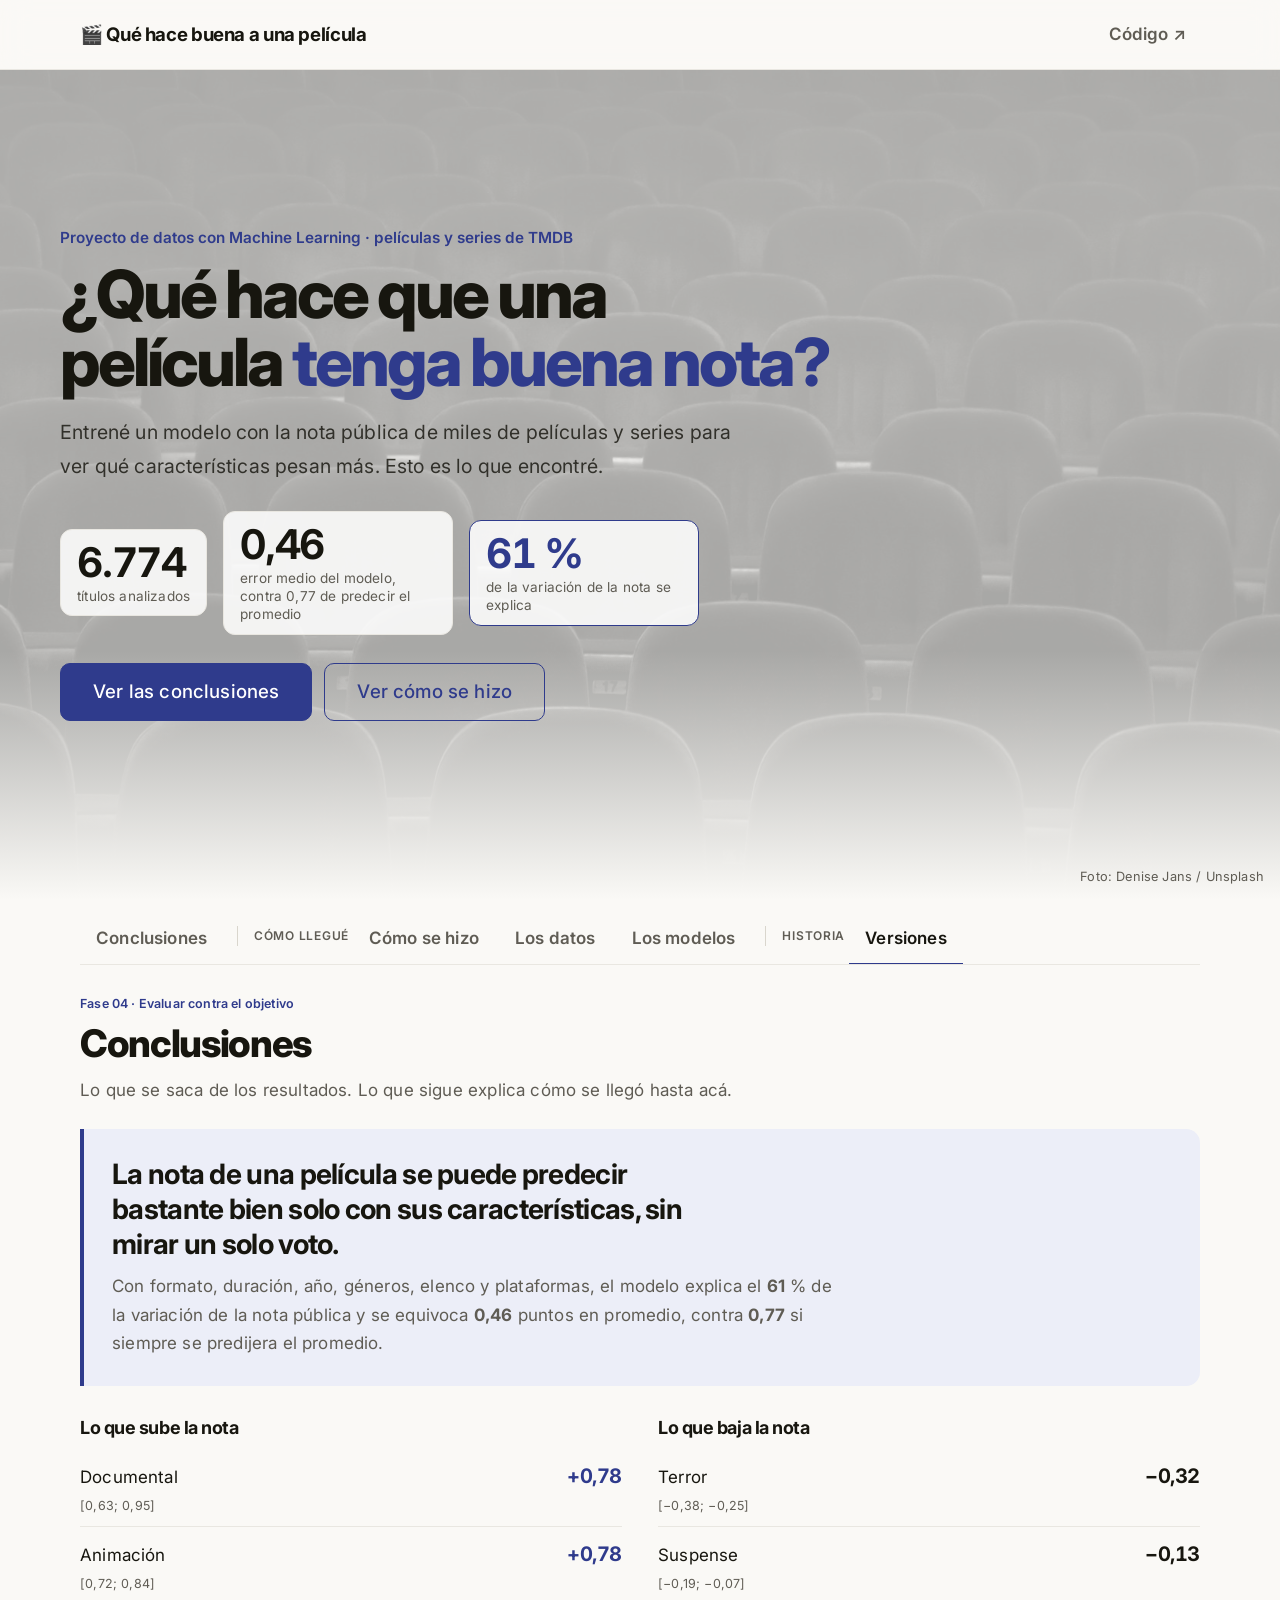
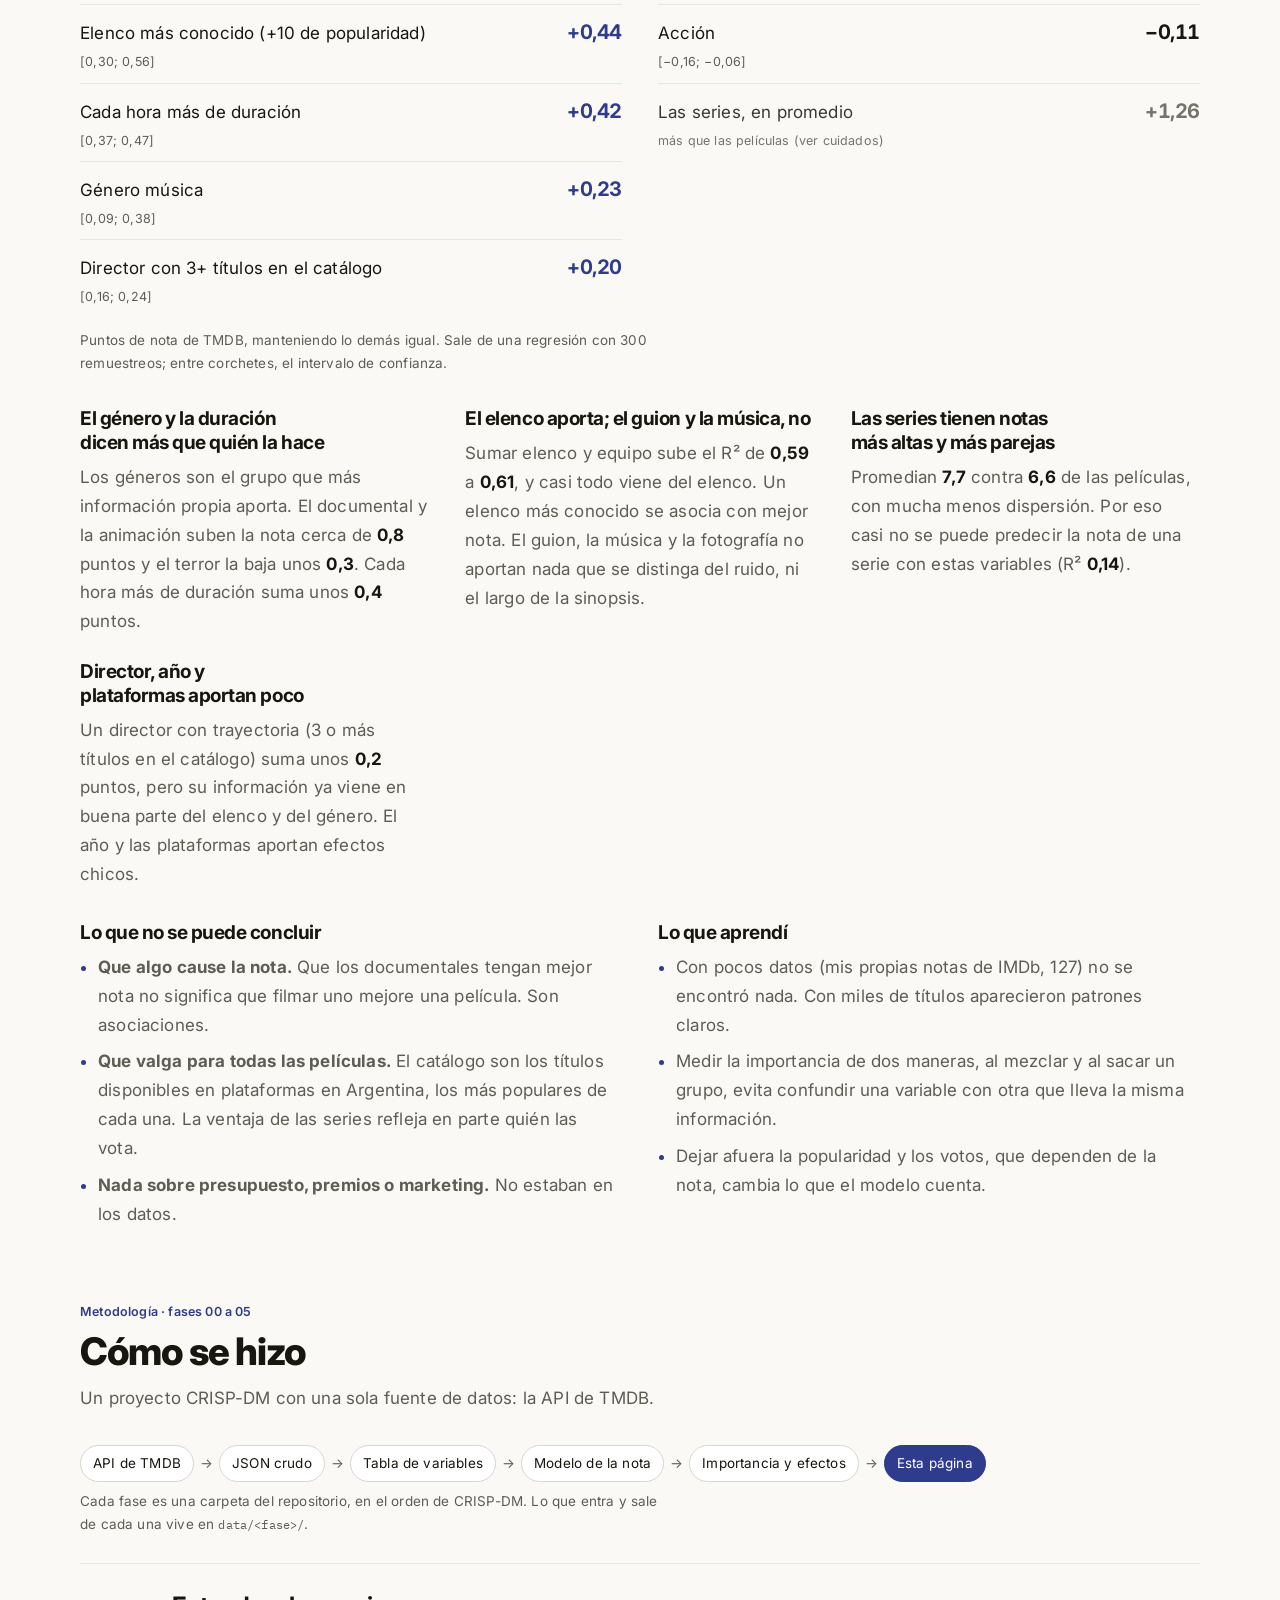
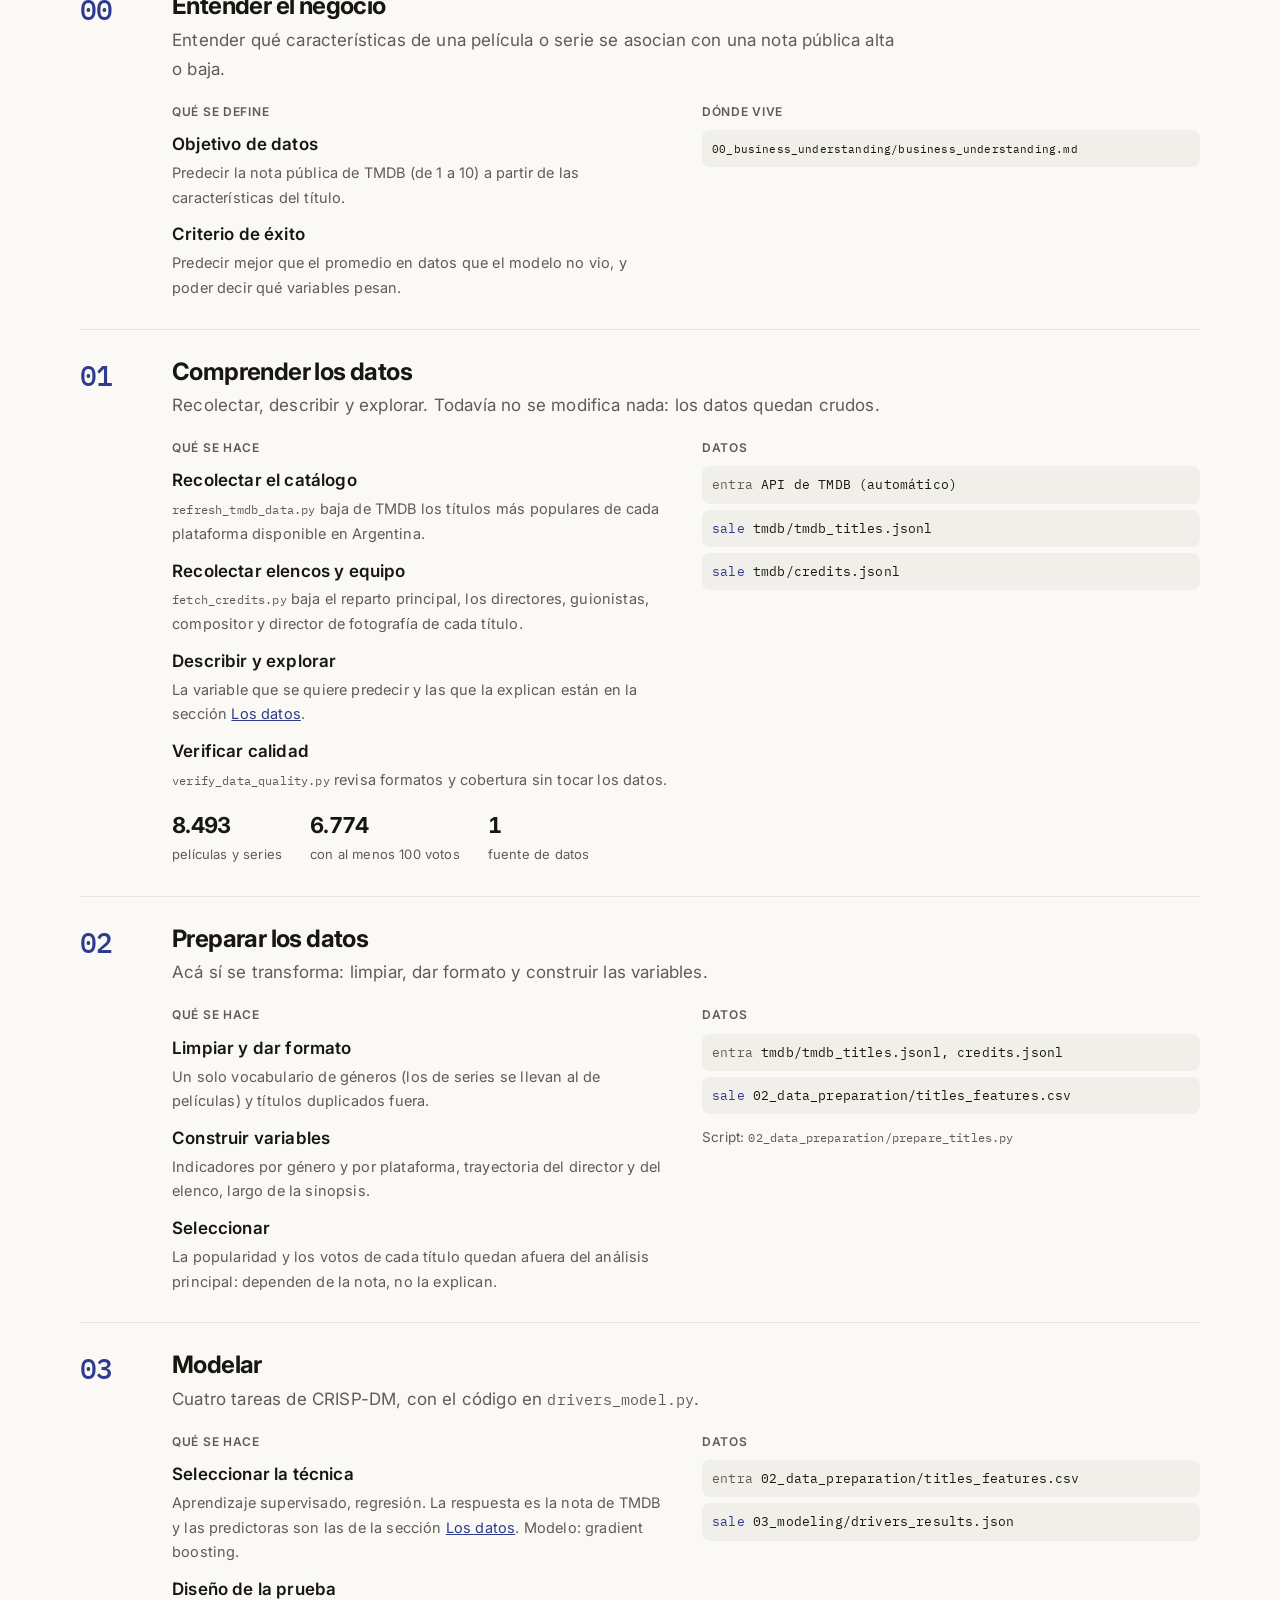
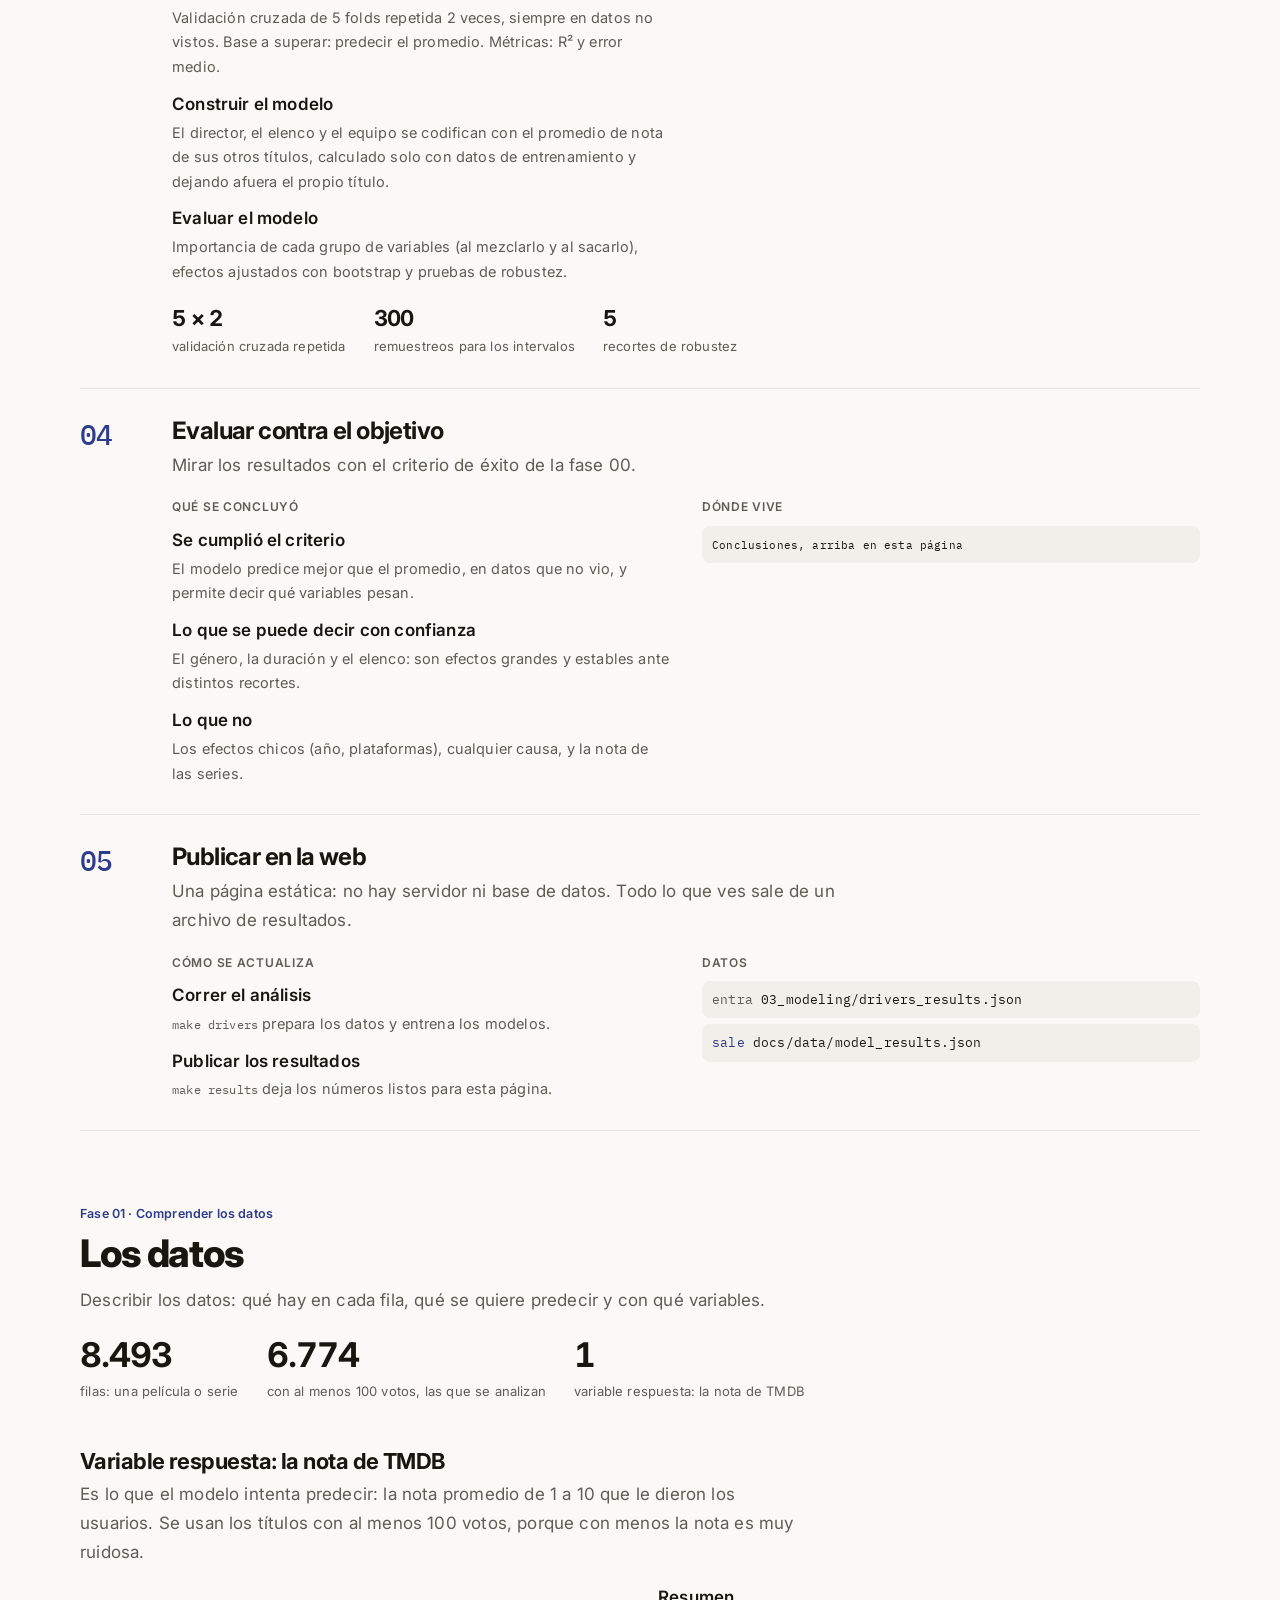
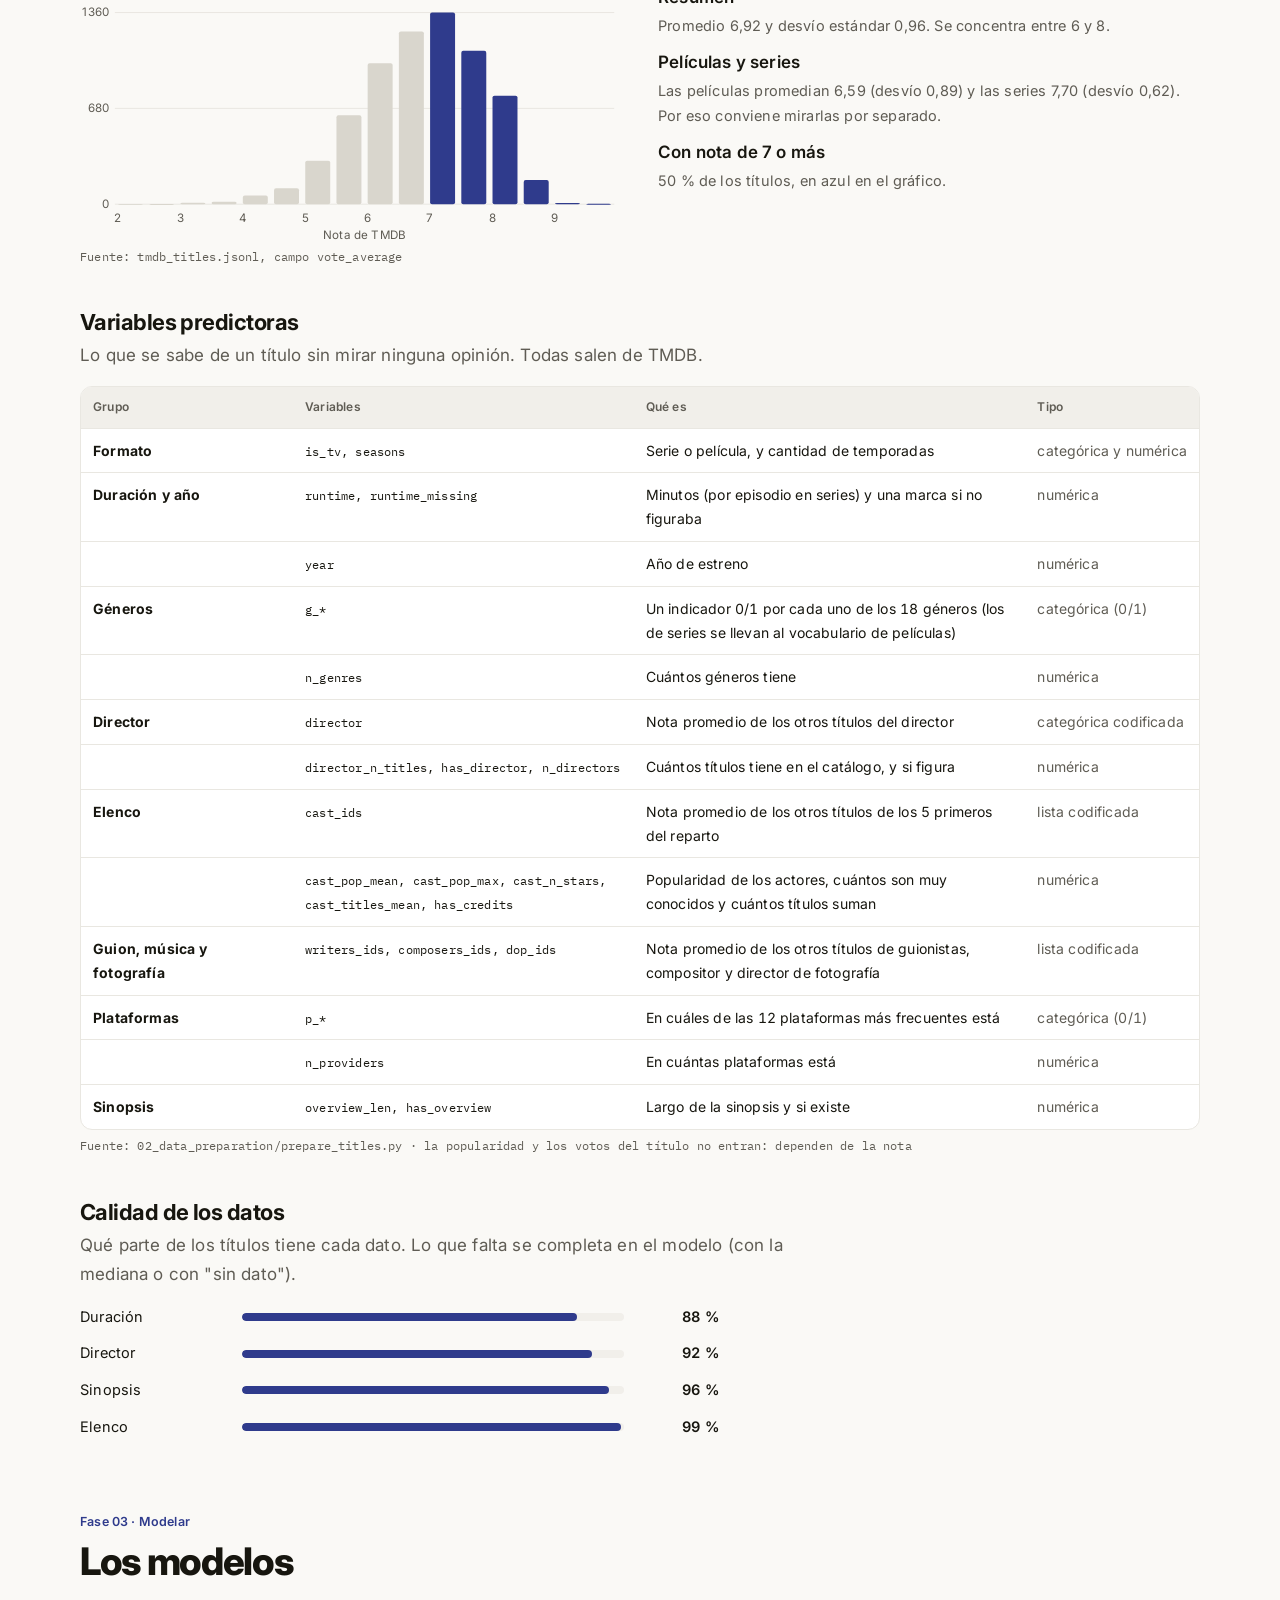
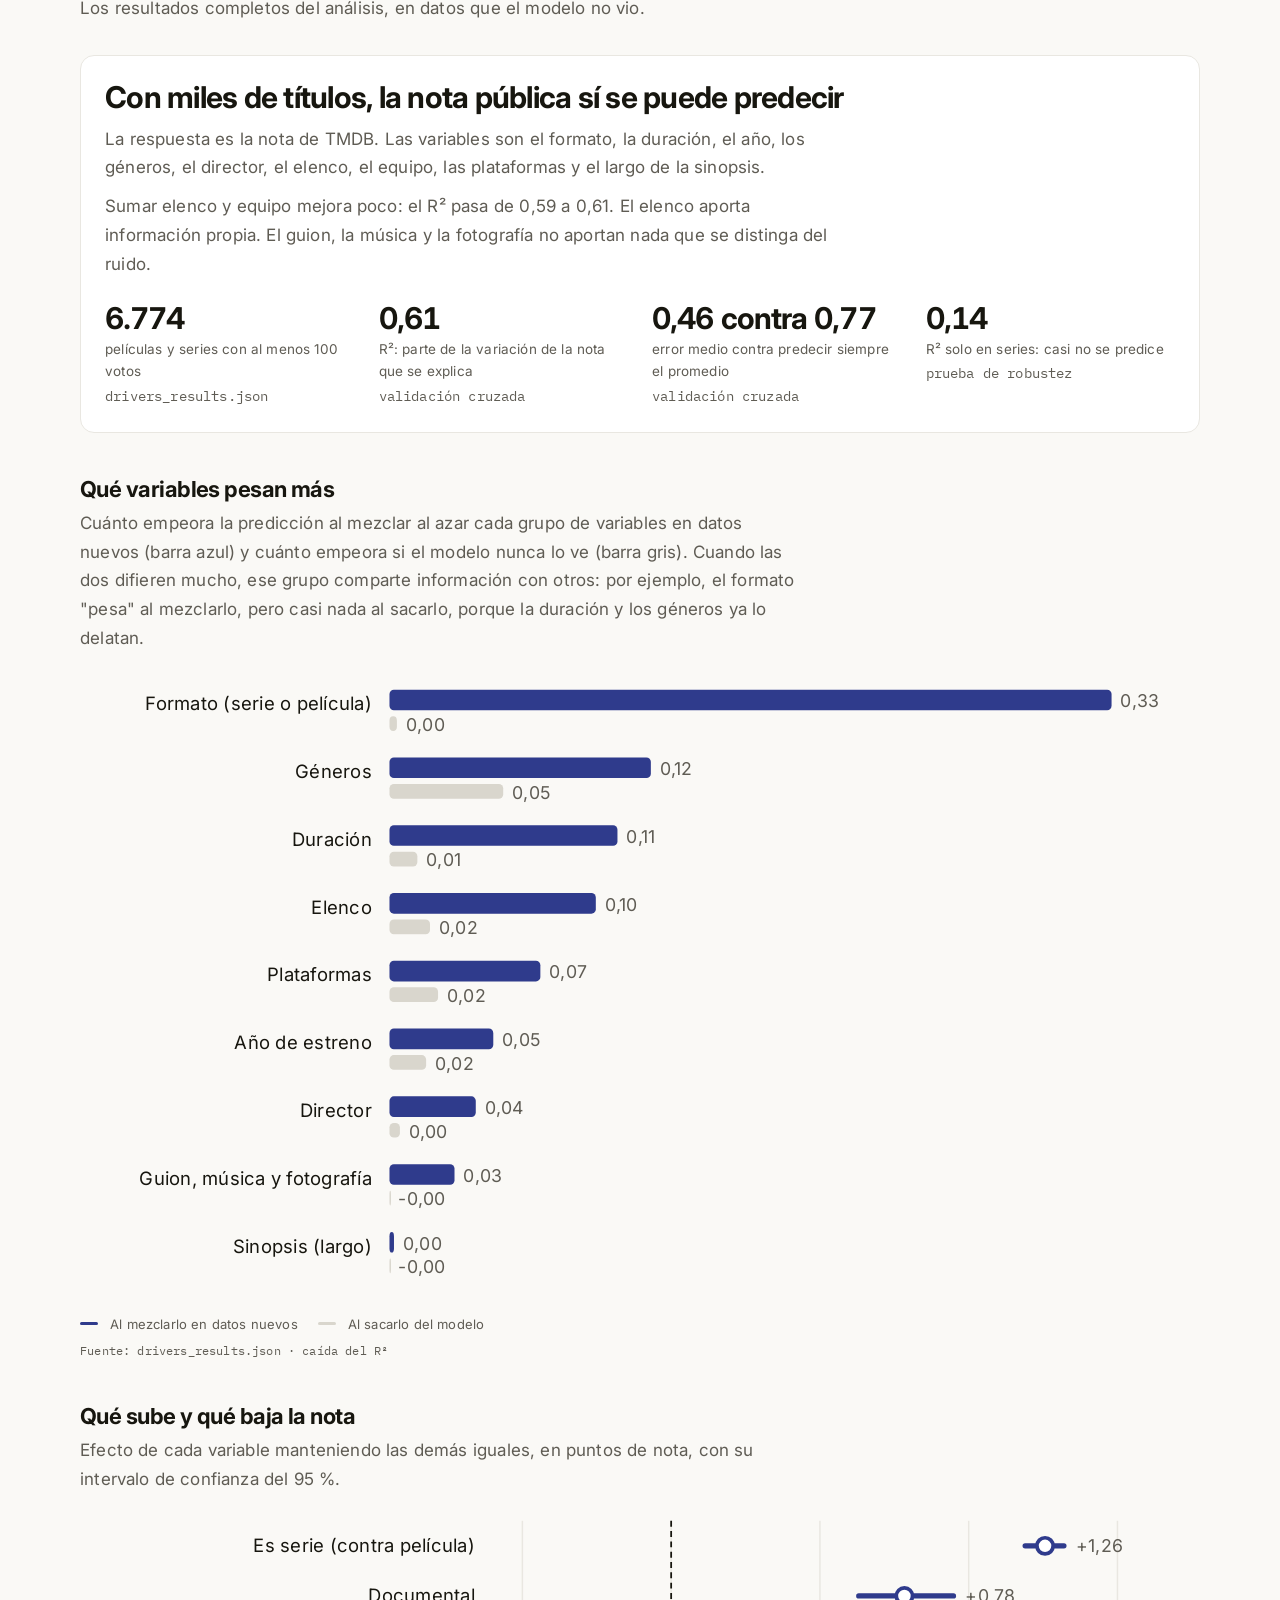
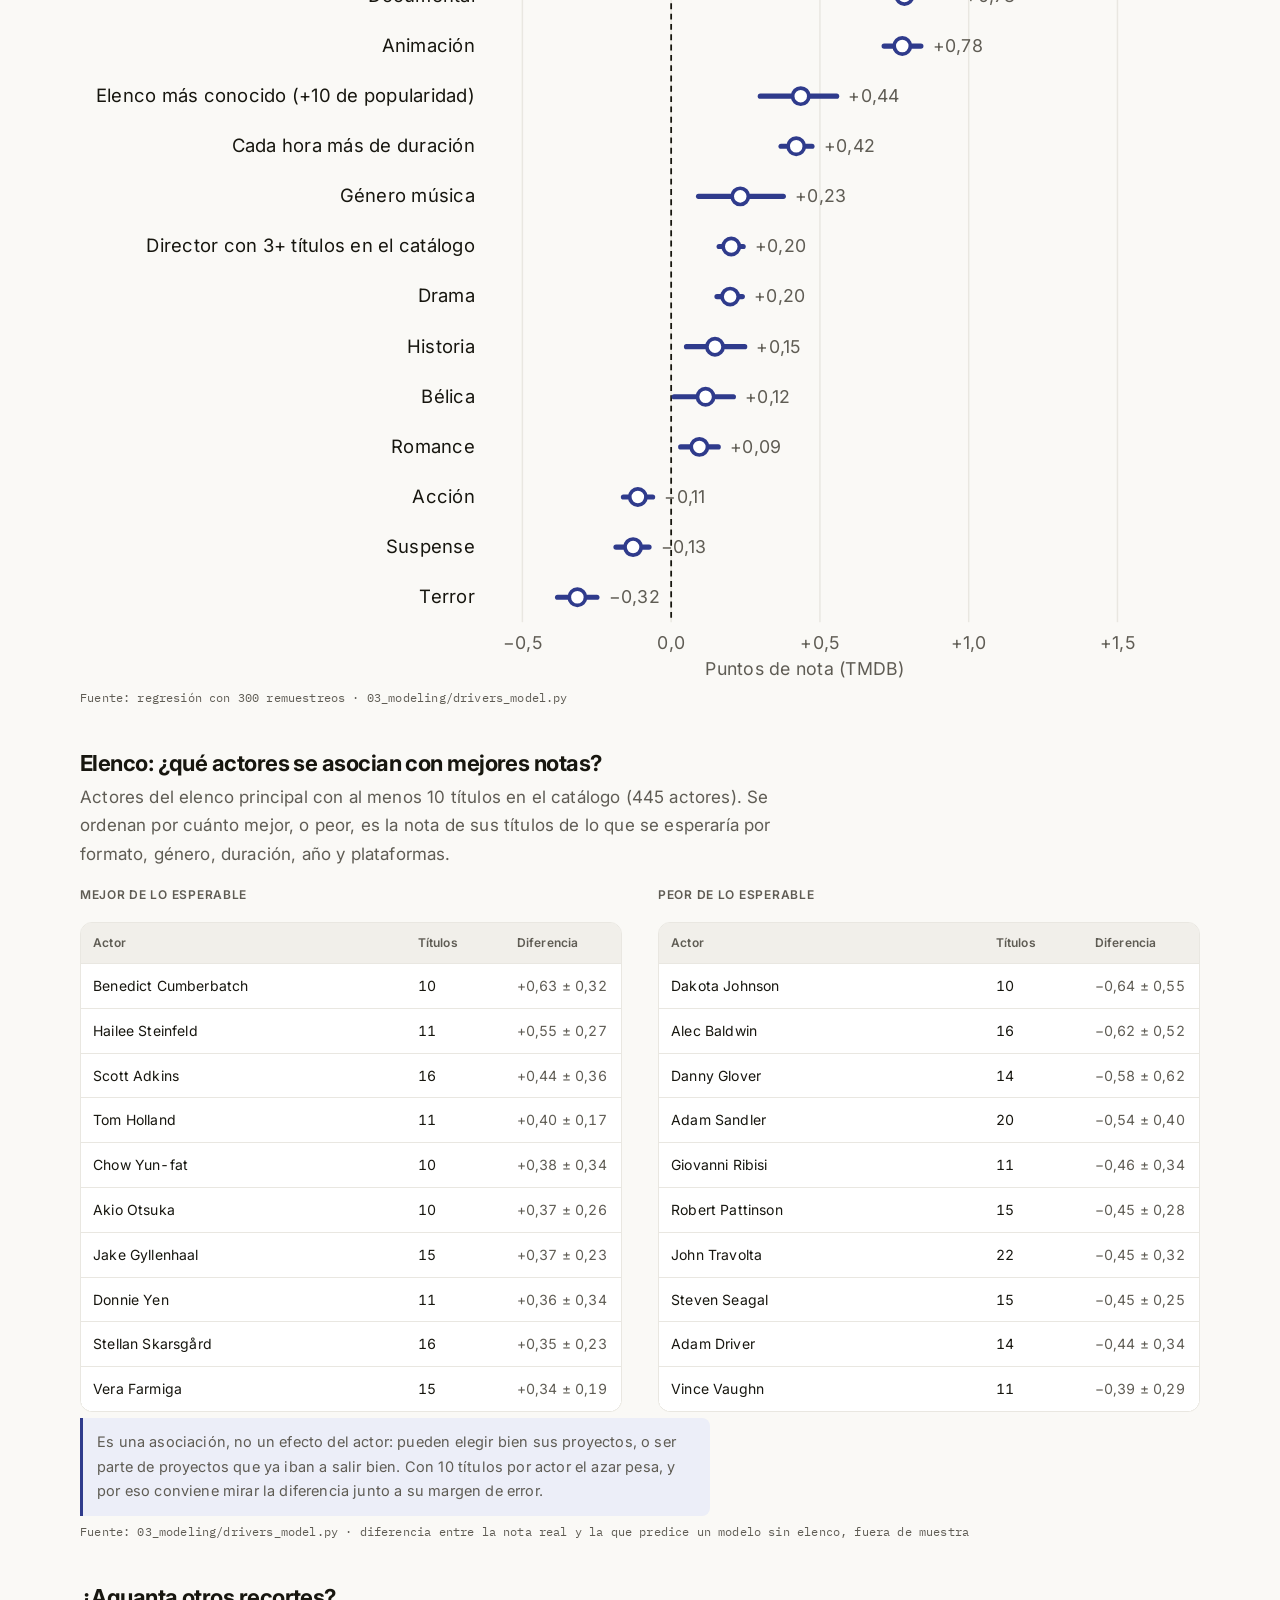
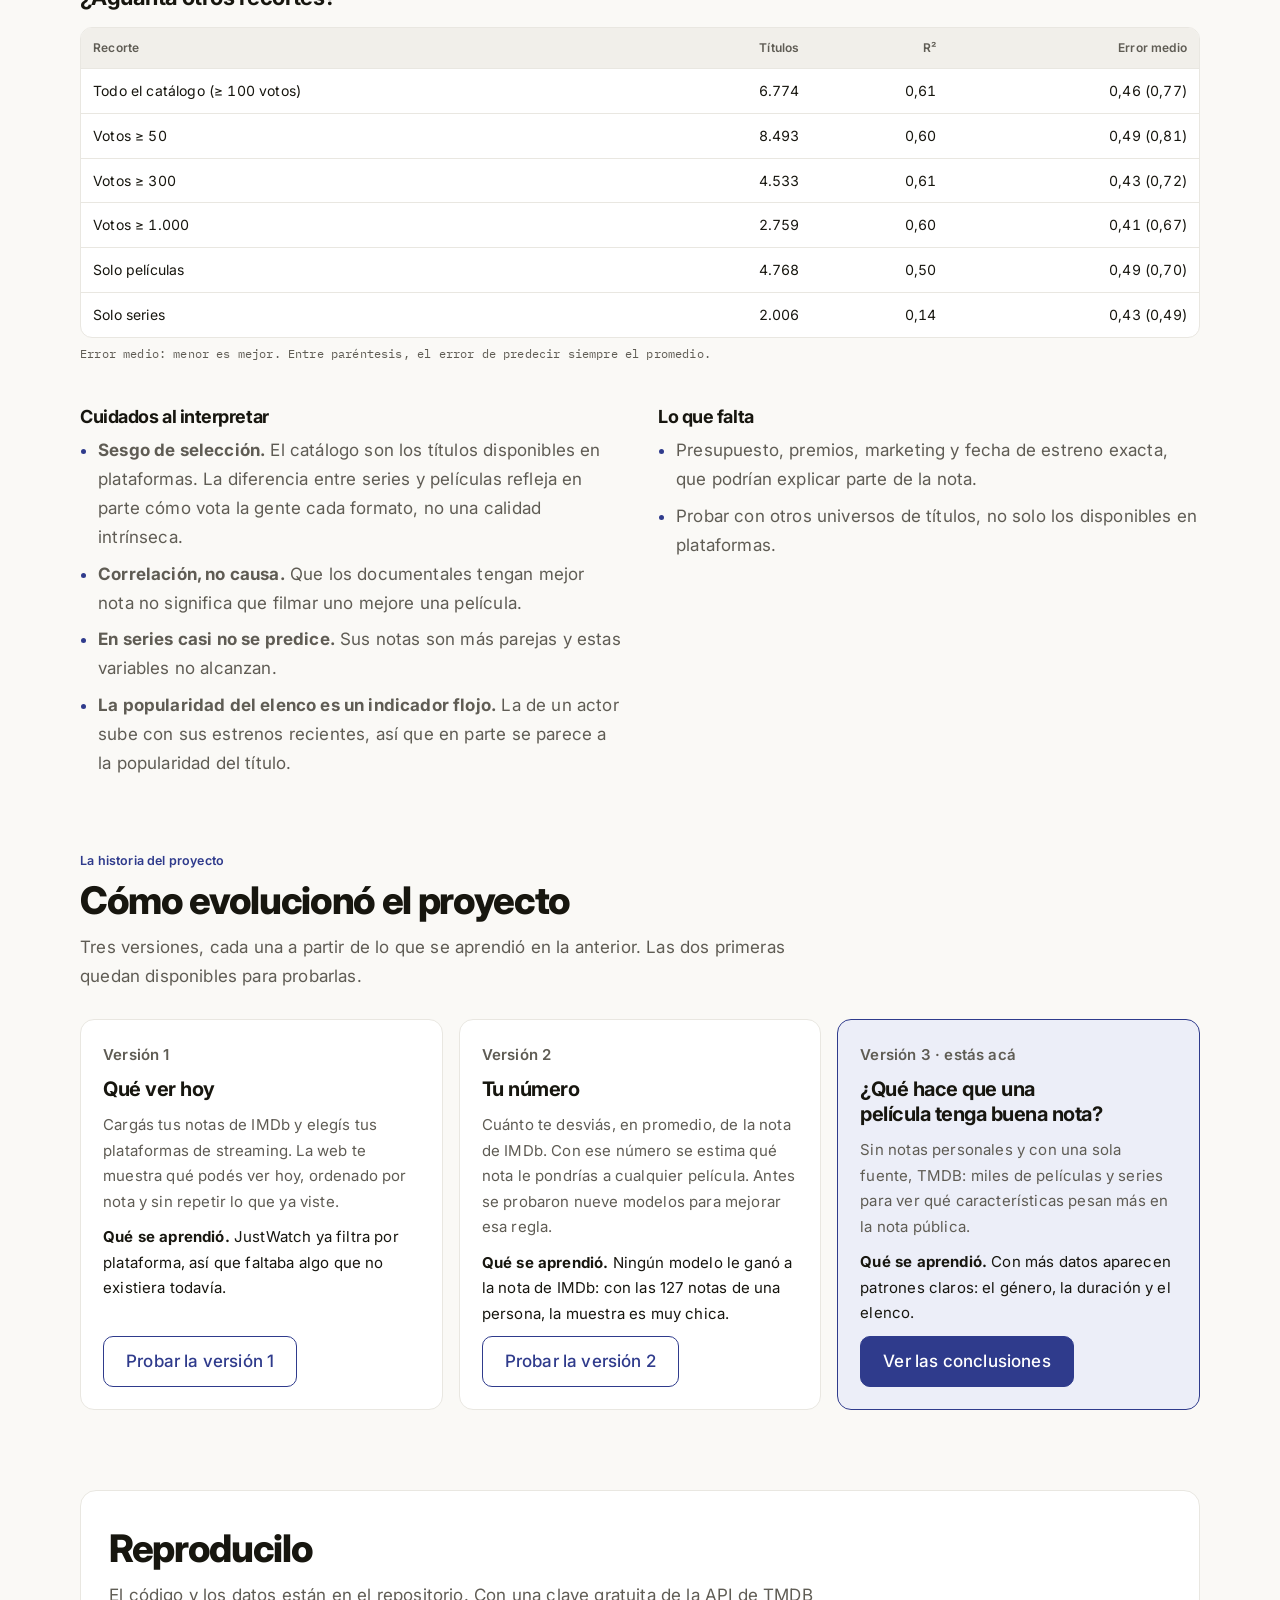
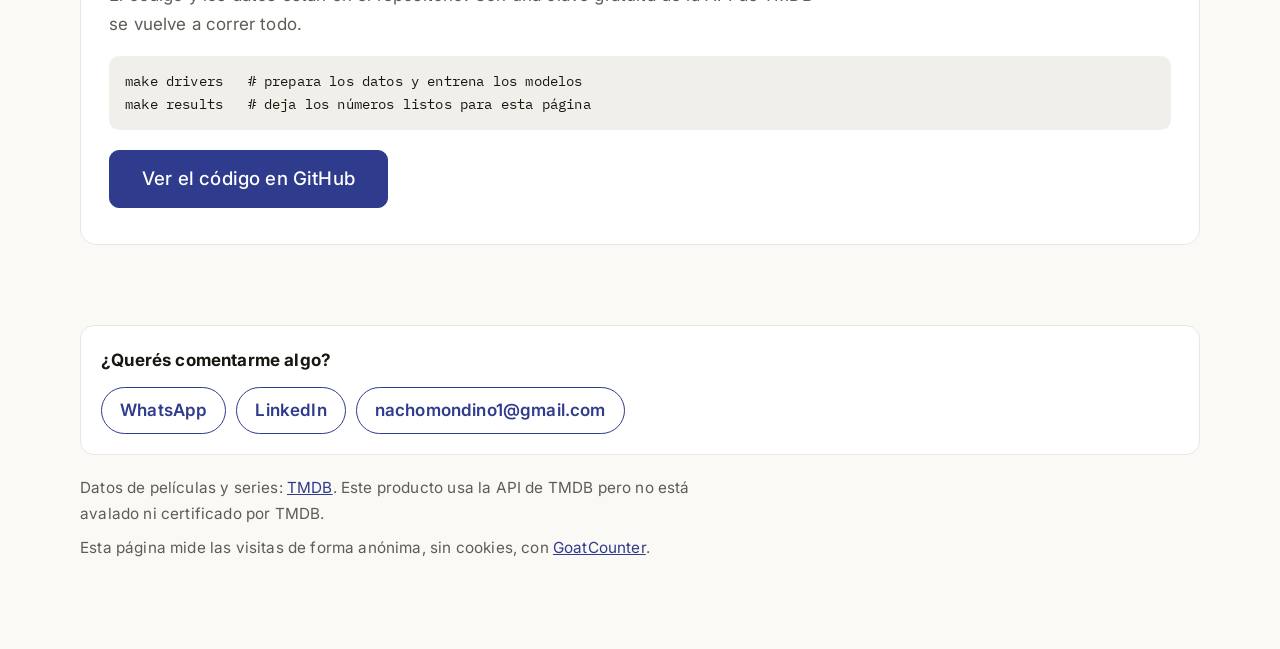
==== commit 2e277a13: "Merge pull request #18 from nachomondino1/version-tmdb-variables-de-la-nota Versión 3: qué hace que " ====
--- a/docs/index.html
+++ b/docs/index.html
@@ -3,8 +3,8 @@
 <head>
 <meta charset="utf-8">
 <meta name="viewport" content="width=device-width, initial-scale=1">
-<title>¿Puede un modelo predecir mi nota? · Tu número</title>
-<meta name="description" content="Predecir qué nota le vas a poner a una película según tus gustos: un proyecto personal de Machine Learning que no le ganó a la nota de IMDb. Conocé el proyecto y calculá tu número.">
+<title>¿Qué hace que una película tenga buena nota?</title>
+<meta name="description" content="Un proyecto de Machine Learning con 8.493 películas y series de TMDB: qué características pesan más en la nota pública. Género, duración y elenco aportan; guion y música no.">
 <link rel="icon" href="data:image/svg+xml,%3Csvg xmlns='http://www.w3.org/2000/svg' viewBox='0 0 100 100'%3E%3Ctext y='.9em' font-size='90'%3E%F0%9F%8E%AC%3C/text%3E%3C/svg%3E">
 <link rel="preconnect" href="https://fonts.googleapis.com">
 <link rel="preconnect" href="https://fonts.gstatic.com" crossorigin>
@@ -14,27 +14,26 @@
 <link rel="stylesheet" href="css/proyecto.css">
 <link rel="preload" as="fetch" href="data/model_results.json" crossorigin="anonymous">
 <link rel="preload" as="image" href="media/hero.jpg" fetchpriority="high">
-<script type="speculationrules">{"prerender":[{"urls":["index.html","numero.html"],"eagerness":"moderate"}]}</script>
 </head>
 <body>
 <header id="siteHeader"></header>
-<script src="js/storage.js"></script>
+<script src="js/config.js"></script>
 <script src="js/shared.js"></script>
-<script>renderHeader("proyecto")</script>
+<script>renderHeader()</script>
 
 <section class="hero" id="inicio">
   <div class="hero-inner">
-    <p class="eyebrow">Proyecto personal · un recomendador hecho con mis notas de IMDb</p>
-    <h1 class="hero-title">Probé si un modelo puede <span class="kw">predecir qué nota le pongo</span> a una película</h1>
-    <p class="hero-sub">No le ganó a la nota de IMDb. Lo que sí me dejó: <b>mi número</b>, cuánto me desvío de ella. Con eso estimo mi nota para cualquier película.</p>
-    <div class="hero-eq" id="hero-eq" aria-label="Ejemplo: 7,5 de IMDb menos 1,5, mi número, da 6,0">
-      <div class="heq"><b>7,5</b><span>nota de IMDb</span></div><div class="hop">−</div>
-      <div class="heq"><b>1,5</b><span>mi número</span></div><div class="hop">=</div>
-      <div class="heq res"><b>6,0</b><span>mi nota estimada</span></div>
+    <p class="eyebrow">Proyecto de datos con Machine Learning · películas y series de TMDB</p>
+    <h1 class="hero-title">¿Qué hace que una película <span class="kw">tenga buena nota?</span></h1>
+    <p class="hero-sub">Entrené un modelo con la nota pública de miles de películas y series para ver qué características pesan más. Esto es lo que encontré.</p>
+    <div class="hero-eq" id="hero-stats">
+      <div class="heq"><b>6.774</b><span>títulos analizados</span></div>
+      <div class="heq"><b>0,46</b><span>error medio del modelo, contra 0,77 de predecir el promedio</span></div>
+      <div class="heq res"><b>61 %</b><span>de la variación de la nota se explica</span></div>
     </div>
     <div class="hero-actions">
-      <a class="btn btn--hero" href="numero.html">Conocé tu número</a>
-      <a class="btn btn--ghost btn--hero" href="#conclusiones">Ver las conclusiones</a>
+      <a class="btn btn--hero" href="#conclusiones">Ver las conclusiones</a>
+      <a class="btn btn--ghost btn--hero" href="#flujo">Ver cómo se hizo</a>
     </div>
   </div>
   <div class="hero-credit">Foto: Denise Jans / Unsplash</div>
@@ -47,87 +46,99 @@
     <a href="#flujo">Cómo se hizo</a>
     <a href="#datos">Los datos</a>
     <a href="#resultados">Los modelos</a>
+    <span class="grp">Historia</span>
+    <a href="#versiones">Versiones</a>
   </nav>
+
+  <!-- ================= CONCLUSIONES ================= -->
   <section id="conclusiones" aria-labelledby="h-conclusiones">
     <p class="phase-tag">Fase 04 · Evaluar contra el objetivo</p>
     <h2 class="part" id="h-conclusiones">Conclusiones</h2>
-    <p class="part-sub">Lo que me llevo del proyecto. Lo que sigue explica cómo llegué hasta acá.</p>
+    <p class="part-sub">Lo que se saca de los resultados. Lo que sigue explica cómo se llegó hasta acá.</p>
 
     <div class="finding">
-      <p class="finding-main">El mejor predictor que encontré es la nota de IMDb reescalada a tu forma de puntuar: la nota de IMDb más tu número.</p>
-      <p class="finding-sub">De nueve modelos probados, ninguno la mejoró con evidencia suficiente.</p>
-    </div>
-
-    <div class="example" aria-labelledby="h-ejemplo">
-      <h3 id="h-ejemplo">Un ejemplo</h3>
-      <p>Una película tiene <b>7,5</b> en IMDb. ¿Qué nota le pondría yo?</p>
-      <div class="eq" id="ex-eq"></div>
-      <div class="chart" id="ex-scale" role="img" aria-label="Escala del 1 al 10 con la nota de IMDb, la nota estimada y su rango"></div>
-      <div class="legend" id="ex-leg"></div>
-      <ul class="tasks" id="ex-text"></ul>
-      <span class="src">Cálculo con mis 126 notas · el error se midió sacando cada título del cálculo de mi número</span>
-      <p class="ex-cta">Tu número va a ser otro. <a href="numero.html">Calculá el tuyo</a>.</p>
-    </div>
-
-    <div class="read">
-      <div>
-        <h3>Lo que encontré</h3>
+      <p class="finding-main">La nota de una película se puede predecir bastante bien solo con sus características, sin mirar un solo voto.</p>
+      <p class="finding-sub">Con formato, duración, año, géneros, elenco y plataformas, el modelo explica el <b data-v="r2pct">61</b> % de la variación de la nota pública y se equivoca <b data-v="mae">0,46</b> puntos en promedio, contra <b data-v="maeBase">0,77</b> si siempre se predijera el promedio.</p>
+    </div>
+
+    <div class="updown">
+      <div>
+        <h3>Lo que sube la nota</h3>
+        <ul class="eff-list" id="eff-up"></ul>
+      </div>
+      <div>
+        <h3>Lo que baja la nota</h3>
+        <ul class="eff-list" id="eff-down"></ul>
+      </div>
+    </div>
+    <p class="note-line">Puntos de nota de TMDB, manteniendo lo demás igual. Sale de una regresión con 300 remuestreos; entre corchetes, el intervalo de confianza.</p>
+
+    <div class="read concl">
+      <div>
+        <h3>El género y la duración dicen más que quién la hace</h3>
+        <p>Los géneros son el grupo que más información propia aporta. El documental y la animación suben la nota cerca de <b data-v="docEff">0,8</b> puntos y el terror la baja unos <b data-v="terrorEff">0,3</b>. Cada hora más de duración suma unos <b data-v="durEff">0,4</b> puntos.</p>
+      </div>
+      <div>
+        <h3>El elenco aporta; el guion y la música, no</h3>
+        <p>Sumar elenco y equipo sube el R² de <b data-v="r2NoCast">0,59</b> a <b data-v="r2">0,61</b>, y casi todo viene del elenco. Un elenco más conocido se asocia con mejor nota. El guion, la música y la fotografía no aportan nada que se distinga del ruido, ni el largo de la sinopsis.</p>
+      </div>
+      <div>
+        <h3>Las series tienen notas más altas y más parejas</h3>
+        <p>Promedian <b data-v="tvMean">7,7</b> contra <b data-v="movieMean">6,6</b> de las películas, con mucha menos dispersión. Por eso casi no se puede predecir la nota de una serie con estas variables (R² <b data-v="tvR2">0,14</b>).</p>
+      </div>
+      <div>
+        <h3>Director, año y plataformas aportan poco</h3>
+        <p>Un director con trayectoria (3 o más títulos en el catálogo) suma unos <b data-v="dirEff">0,2</b> puntos, pero su información ya viene en buena parte del elenco y del género. El año y las plataformas aportan efectos chicos.</p>
+      </div>
+    </div>
+
+    <div class="read concl">
+      <div>
+        <h3>Lo que no se puede concluir</h3>
         <ul>
-          <li>Puntúo en promedio 1,5 puntos menos que IMDb. Restar eso a la nota de IMDb me da la mejor estimación de mi nota.</li>
-          <li>Es una pista débil: el error típico es de ±1,3 puntos, y acierta a 1 punto o menos solo la mitad de las veces.</li>
-          <li>Los modelos con géneros, director, sinopsis y más no sumaron nada que se pueda distinguir del ruido.</li>
-        </ul>
-      </div>
-      <div>
-        <h3>Por qué creo que pasó</h3>
-        <ul>
-          <li>Con 127 notas, la prueba solo detectaría mejoras de 0,11 puntos o más. Una mejora menor no se puede ni descartar ni confirmar.</li>
-          <li>Al sumar títulos, los modelos se acercan a la regla simple pero no la superan. Probablemente me faltan datos.</li>
+          <li><b>Que algo cause la nota.</b> Que los documentales tengan mejor nota no significa que filmar uno mejore una película. Son asociaciones.</li>
+          <li><b>Que valga para todas las películas.</b> El catálogo son los títulos disponibles en plataformas en Argentina, los más populares de cada una. La ventaja de las series refleja en parte quién las vota.</li>
+          <li><b>Nada sobre presupuesto, premios o marketing.</b> No estaban en los datos.</li>
         </ul>
       </div>
       <div>
         <h3>Lo que aprendí</h3>
         <ul>
-          <li>Comparar contra una base justa. Contra la nota de IMDb sin reescalar, los modelos parecían buenos.</li>
-          <li>Medir antes de prometer: sin intervalos de confianza, un resultado no es un resultado.</li>
-          <li>Un resultado negativo bien medido también sirve.</li>
+          <li>Con pocos datos (mis propias notas de IMDb, 127) no se encontró nada. Con miles de títulos aparecieron patrones claros.</li>
+          <li>Medir la importancia de dos maneras, al mezclar y al sacar un grupo, evita confundir una variable con otra que lleva la misma información.</li>
+          <li>Dejar afuera la popularidad y los votos, que dependen de la nota, cambia lo que el modelo cuenta.</li>
         </ul>
       </div>
     </div>
-
-    <div class="concl-cta">
-      <a class="btn btn--hero" href="numero.html">Conocé tu número</a>
-      <span>Cargás tus notas de IMDb y lo calculás en tu navegador.</span>
-    </div>
-  </section>
-
+  </section>
+
+  <!-- ================= CÓMO SE HIZO ================= -->
   <section id="flujo" aria-labelledby="h-flujo">
     <p class="phase-tag">Metodología · fases 00 a 05</p>
     <h2 class="part" id="h-flujo">Cómo se hizo</h2>
-    <p class="part-sub">Un proyecto CRISP-DM: de dos exportaciones de IMDb y una API de películas hasta esta web.</p>
+    <p class="part-sub">Un proyecto CRISP-DM con una sola fuente de datos: la API de TMDB.</p>
+
     <div class="route" aria-label="Recorrido del dato">
-      <span class="node">CSV de IMDb (carga manual)</span><span class="arrow">+</span><span class="node">API de TMDB</span>
-      <span class="arrow">→</span><span class="node">JSON crudo</span>
-      <span class="arrow">→</span><span class="node">Tabla preparada</span>
-      <span class="arrow">→</span><span class="node">Matriz de variables</span>
-      <span class="arrow">→</span><span class="node">Modelos</span>
-      <span class="arrow">→</span><span class="node">Regla: IMDb + tu número</span>
-      <span class="arrow">→</span><span class="node end">Web</span>
-    </div>
-    <p class="route-cap">Cada fase es una carpeta del repo, en el orden de CRISP-DM. Lo que entra y sale de cada una vive en <code>data/&lt;fase&gt;/</code>.</p>
+      <span class="node">API de TMDB</span><span class="arrow">→</span><span class="node">JSON crudo</span>
+      <span class="arrow">→</span><span class="node">Tabla de variables</span>
+      <span class="arrow">→</span><span class="node">Modelo de la nota</span>
+      <span class="arrow">→</span><span class="node">Importancia y efectos</span>
+      <span class="arrow">→</span><span class="node end">Esta página</span>
+    </div>
+    <p class="route-cap">Cada fase es una carpeta del repositorio, en el orden de CRISP-DM. Lo que entra y sale de cada una vive en <code>data/&lt;fase&gt;/</code>.</p>
 
     <div class="phases">
       <article class="phase">
         <div class="num">00</div>
         <div>
           <h2>Entender el negocio</h2>
-          <p class="what">Decidir antes de ver una película si te va a gustar, para priorizar la watchlist.</p>
+          <p class="what">Entender qué características de una película o serie se asocian con una nota pública alta o baja.</p>
           <div class="cols">
             <div>
               <div class="label">Qué se define</div>
               <ul class="tasks">
-                <li><b>Objetivo de datos</b><span>Predecir la nota (1 a 10) que le pondrías a un título nuevo, o al menos si lo disfrutarías.</span></li>
-                <li><b>Criterios de éxito</b><span>Mínimo útil: AUC &gt; 0,65 para "nota ≥ 7". Bueno: AUC &gt; 0,75. Regresión: error medio &lt; 1,20.</span></li>
+                <li><b>Objetivo de datos</b><span>Predecir la nota pública de TMDB (de 1 a 10) a partir de las características del título.</span></li>
+                <li><b>Criterio de éxito</b><span>Predecir mejor que el promedio en datos que el modelo no vio, y poder decir qué variables pesan.</span></li>
               </ul>
             </div>
             <div>
@@ -147,26 +158,25 @@
             <div>
               <div class="label">Qué se hace</div>
               <ul class="tasks">
-                <li><b>Carga manual desde IMDb</b><span>Descargás de IMDb, a mano, todas tus puntuaciones y toda tu watchlist en dos archivos CSV, y los copiás al proyecto. Es la fuente principal y no se automatiza.</span></li>
-                <li><b>Recolectar de TMDB</b><span><code>tmdb_data.py</code> baja de TMDB el detalle de cada título y lo guarda tal cual. <code>refresh_tmdb_data.py</code> hace lo mismo para el catálogo del sitio.</span></li>
-                <li><b>Describir y explorar</b><span>Qué es cada columna, cuál es la variable que se quiere predecir y cuáles la explican: están en la sección <a href="#datos">Los datos</a>. <code>exploration.py</code> genera tres gráficos: histograma de notas, tu nota contra la de IMDb y nota por género.</span></li>
+                <li><b>Recolectar el catálogo</b><span><code>refresh_tmdb_data.py</code> baja de TMDB los títulos más populares de cada plataforma disponible en Argentina.</span></li>
+                <li><b>Recolectar elencos y equipo</b><span><code>fetch_credits.py</code> baja el reparto principal, los directores, guionistas, compositor y director de fotografía de cada título.</span></li>
+                <li><b>Describir y explorar</b><span>La variable que se quiere predecir y las que la explican están en la sección <a href="#datos">Los datos</a>.</span></li>
                 <li><b>Verificar calidad</b><span><code>verify_data_quality.py</code> revisa formatos y cobertura sin tocar los datos.</span></li>
               </ul>
             </div>
             <div>
               <div class="label">Datos</div>
               <div class="io">
-                <div class="in">imdb/ratings.csv y watchlist.csv (descarga manual desde IMDb)</div>
                 <div class="in">API de TMDB (automático)</div>
-                <div class="out">tmdb/titles/*.json (uno por título)</div>
-                <div class="out">tmdb/tmdb_titles.jsonl (catálogo del sitio)</div>
+                <div class="out">tmdb/tmdb_titles.jsonl</div>
+                <div class="out">tmdb/credits.jsonl</div>
               </div>
             </div>
           </div>
           <div class="facts">
-            <div class="fact"><b>127</b><span>títulos puntuados</span></div>
-            <div class="fact"><b>172</b><span>en la watchlist</span></div>
-            <div class="fact"><b>288</b><span>títulos únicos resueltos en TMDB</span></div>
+            <div class="fact"><b id="f-total">8.493</b><span>películas y series</span></div>
+            <div class="fact"><b id="f-model">6.774</b><span>con al menos 100 votos</span></div>
+            <div class="fact"><b>1</b><span>fuente de datos</span></div>
           </div>
         </div>
       </article>
@@ -175,32 +185,24 @@
         <div class="num">02</div>
         <div>
           <h2>Preparar los datos</h2>
-          <p class="what">Acá sí se transforma: limpiar, dar formato, integrar fuentes y construir las variables para el modelo.</p>
+          <p class="what">Acá sí se transforma: limpiar, dar formato y construir las variables.</p>
           <div class="cols">
             <div>
               <div class="label">Qué se hace</div>
               <ul class="tasks">
-                <li><b>Limpiar</b><span><code>curate.py</code> marca un título como visto (con su nota) o como "no me interesa".</span></li>
-                <li><b>Dar formato e integrar</b><span><code>prepare_tmdb.py</code> aplana el JSON de TMDB a una tabla y la deja lista para cruzar con tus notas.</span></li>
-                <li><b>Construir y seleccionar variables</b><span><code>features.py</code> arma la matriz: nota y votos de IMDb, duración, año, géneros, director, sinopsis y palabras clave.</span></li>
-                <li><b>Catálogo del sitio</b><span><code>build_catalog.py</code> deja un solo archivo con los títulos y sus plataformas.</span></li>
+                <li><b>Limpiar y dar formato</b><span>Un solo vocabulario de géneros (los de series se llevan al de películas) y títulos duplicados fuera.</span></li>
+                <li><b>Construir variables</b><span>Indicadores por género y por plataforma, trayectoria del director y del elenco, largo de la sinopsis.</span></li>
+                <li><b>Seleccionar</b><span>La popularidad y los votos de cada título quedan afuera del análisis principal: dependen de la nota, no la explican.</span></li>
               </ul>
             </div>
             <div>
               <div class="label">Datos</div>
               <div class="io">
-                <div class="in">tmdb/titles/*.json</div>
-                <div class="in">imdb/ratings.csv</div>
-                <div class="out">02_data_preparation/tmdb.csv</div>
-                <div class="out">matriz de 127 filas × 42 columnas (en memoria)</div>
-                <div class="out">docs/data/catalog.json</div>
+                <div class="in">tmdb/tmdb_titles.jsonl, credits.jsonl</div>
+                <div class="out">02_data_preparation/titles_features.csv</div>
               </div>
-            </div>
-          </div>
-          <div class="facts">
-            <div class="fact"><b>288</b><span>filas en la tabla de TMDB</span></div>
-            <div class="fact"><b>42</b><span>variables por título</span></div>
-            <div class="fact"><b>5.133</b><span>títulos en el catálogo (13 plataformas)</span></div>
+              <p class="note-line">Script: <code>02_data_preparation/prepare_titles.py</code></p>
+            </div>
           </div>
         </div>
       </article>
@@ -209,33 +211,30 @@
         <div class="num">03</div>
         <div>
           <h2>Modelar</h2>
-          <p class="what">Cuatro tareas de CRISP-DM: elegir la técnica y, en un archivo cada una, diseñar la prueba, construir el modelo y evaluarlo.</p>
+          <p class="what">Cuatro tareas de CRISP-DM, con el código en <code>drivers_model.py</code>.</p>
           <div class="cols">
             <div>
               <div class="label">Qué se hace</div>
               <ul class="tasks">
-                <li><b>Seleccionar la técnica</b><span>Aprendizaje supervisado. La variable respuesta es tu nota (1 a 10) y las variables predictoras son las 42 de <a href="#datos">Los datos</a>. Se prueban dos formulaciones: regresión del desvío contra IMDb y clasificación de "nota ≥ 7". Técnicas: RandomForest, GradientBoosting y regresiones, contra una regla simple como base.</span></li>
-                <li><b>Diseño de la prueba</b><span><code>test_design.py</code> fija el objetivo ("nota ≥ 7"), la validación cruzada, las bases a superar y las métricas.</span></li>
-                <li><b>Construir el modelo</b><span><code>build_model.py</code> define el pipeline, entrena (RandomForest sobre el desvío contra IMDb), guarda y puntúa.</span></li>
-                <li><b>Evaluar el modelo</b><span><code>assess_model.py</code> compara modelos, arma la curva de aprendizaje y corre la prueba de robustez.</span></li>
+                <li><b>Seleccionar la técnica</b><span>Aprendizaje supervisado, regresión. La respuesta es la nota de TMDB y las predictoras son las de la sección <a href="#datos">Los datos</a>. Modelo: gradient boosting.</span></li>
+                <li><b>Diseño de la prueba</b><span>Validación cruzada de 5 folds repetida 2 veces, siempre en datos no vistos. Base a superar: predecir el promedio. Métricas: R² y error medio.</span></li>
+                <li><b>Construir el modelo</b><span>El director, el elenco y el equipo se codifican con el promedio de nota de sus otros títulos, calculado solo con datos de entrenamiento y dejando afuera el propio título.</span></li>
+                <li><b>Evaluar el modelo</b><span>Importancia de cada grupo de variables (al mezclarlo y al sacarlo), efectos ajustados con bootstrap y pruebas de robustez.</span></li>
               </ul>
             </div>
             <div>
               <div class="label">Datos</div>
               <div class="io">
-                <div class="in">matriz de variables + tus notas</div>
-                <div class="out">03_modeling/models/*.joblib</div>
-                <div class="out">data/03_modeling/*_scored.csv</div>
-                <div class="out">data/03_modeling/robustness_comparison.csv</div>
+                <div class="in">02_data_preparation/titles_features.csv</div>
+                <div class="out">03_modeling/drivers_results.json</div>
               </div>
             </div>
           </div>
           <div class="facts">
-            <div class="fact"><b>9</b><span>modelos comparados contra la nota de IMDb</span></div>
-            <div class="fact"><b>10 × 5</b><span>validación cruzada repetida</span></div>
-            <div class="fact"><b>5.000</b><span>remuestreos para los intervalos de confianza</span></div>
-          </div>
-          <div class="note-box">Resultado en una línea: ningún modelo le gana a la nota de IMDb con evidencia suficiente. El detalle está en la otra vista.</div>
+            <div class="fact"><b>5 × 2</b><span>validación cruzada repetida</span></div>
+            <div class="fact"><b>300</b><span>remuestreos para los intervalos</span></div>
+            <div class="fact"><b>5</b><span>recortes de robustez</span></div>
+          </div>
         </div>
       </article>
 
@@ -243,19 +242,19 @@
         <div class="num">04</div>
         <div>
           <h2>Evaluar contra el objetivo</h2>
-          <p class="what">Mirar los resultados con los criterios de éxito de la fase 00.</p>
+          <p class="what">Mirar los resultados con el criterio de éxito de la fase 00.</p>
           <div class="cols">
             <div>
               <div class="label">Qué se concluyó</div>
               <ul class="tasks">
-                <li><b>Error medio</b><span>1,23 con validación cruzada, contra la meta de 1,20. Casi, pero no.</span></li>
-                <li><b>Capacidad de distinguir lo que te gusta</b><span>AUC de 0,56 en el modelo entrenado, contra la meta de 0,65. No se cumple.</span></li>
-                <li><b>Decisión</b><span>El modelo sirve a lo sumo para ordenar la watchlist. La web ofrece la regla simple: nota de IMDb más tu número.</span></li>
+                <li><b>Se cumplió el criterio</b><span>El modelo predice mejor que el promedio, en datos que no vio, y permite decir qué variables pesan.</span></li>
+                <li><b>Lo que se puede decir con confianza</b><span>El género, la duración y el elenco: son efectos grandes y estables ante distintos recortes.</span></li>
+                <li><b>Lo que no</b><span>Los efectos chicos (año, plataformas), cualquier causa, y la nota de las series.</span></li>
               </ul>
             </div>
             <div>
               <div class="label">Dónde vive</div>
-              <div class="io"><div><span class="mono">04_evaluation/evaluation.md</span></div></div>
+              <div class="io"><div><span class="mono">Conclusiones, arriba en esta página</span></div></div>
             </div>
           </div>
         </div>
@@ -265,55 +264,47 @@
         <div class="num">05</div>
         <div>
           <h2>Publicar en la web</h2>
-          <p class="what">Una web estática que corre toda en tu navegador, sin backend ni cuentas.</p>
-          <div class="cols">
-            <div>
-              <div class="label">Qué hay</div>
-              <ul class="tasks">
-                <li><b>Portada</b><span>Esta página: el proyecto, con el flujo, los datos y los resultados.</span></li>
-                <li><b>Cargar tus datos</b><span>En "Mi número", cada persona arrastra su archivo de notas de IMDb. Con eso alcanza: la watchlist no hace falta. El archivo no sale de su navegador.</span></li>
-                <li><b>Calcular tu número</b><span>Al cargarlos, el navegador calcula en el momento el promedio de (tu nota menos la nota de IMDb), su error típico y qué tan seguido acierta, con un poco de JavaScript (<code>number.js</code>). No hay servidor ni modelo entrenado: es la regla simple.</span></li>
-                <li><b>Predecir una nota</b><span>Buscás una película o serie y ves la nota estimada: la de IMDb más tu número.</span></li>
+          <p class="what">Una página estática: no hay servidor ni base de datos. Todo lo que ves sale de un archivo de resultados.</p>
+          <div class="cols">
+            <div>
+              <div class="label">Cómo se actualiza</div>
+              <ul class="tasks">
+                <li><b>Correr el análisis</b><span><code>make drivers</code> prepara los datos y entrena los modelos.</span></li>
+                <li><b>Publicar los resultados</b><span><code>make results</code> deja los números listos para esta página.</span></li>
               </ul>
             </div>
             <div>
               <div class="label">Datos</div>
               <div class="io">
-                <div class="in">docs/data/catalog.json</div>
-                <div class="in">los CSV de cada persona (solo en su navegador)</div>
-                <div class="out">docs/ (HTML + CSS + JS)</div>
+                <div class="in">03_modeling/drivers_results.json</div>
+                <div class="out">docs/data/model_results.json</div>
               </div>
             </div>
           </div>
-          <div class="facts">
-            <div class="fact"><b>−1,5</b><span>desvío medio calculado con mis 126 notas</span></div>
-            <div class="fact"><b>10</b><span>notas como mínimo para calcular tu número</span></div>
-            <div class="fact"><b>0</b><span>servidores</span></div>
-          </div>
-        </div>
-      </article>
-    </div>
-  </section>
-
-  
+        </div>
+      </article>
+    </div>
+  </section>
+
+  <!-- ================= LOS DATOS ================= -->
   <section id="datos" aria-labelledby="h-datos">
     <p class="phase-tag">Fase 01 · Comprender los datos</p>
     <h2 class="part" id="h-datos">Los datos</h2>
     <p class="part-sub">Describir los datos: qué hay en cada fila, qué se quiere predecir y con qué variables.</p>
 
     <div class="facts big">
-      <div class="fact"><b id="d-rows"></b><span>filas: un título puntuado por vos</span></div>
-      <div class="fact"><b id="d-pred-n"></b><span>variables predictoras</span></div>
-      <div class="fact"><b>1</b><span>variable respuesta: tu nota</span></div>
-    </div>
-
-    <div class="sect">
-      <h3>Variable respuesta: tu nota</h3>
-      <p>Es lo que el modelo intenta predecir: la nota de 1 a 10 que le pusiste a cada título. Es aprendizaje supervisado, porque cada fila trae su respuesta.</p>
+      <div class="fact"><b id="d-rows"></b><span>filas: una película o serie</span></div>
+      <div class="fact"><b id="d-model"></b><span>con al menos 100 votos, las que se analizan</span></div>
+      <div class="fact"><b>1</b><span>variable respuesta: la nota de TMDB</span></div>
+    </div>
+
+    <div class="sect">
+      <h3>Variable respuesta: la nota de TMDB</h3>
+      <p>Es lo que el modelo intenta predecir: la nota promedio de 1 a 10 que le dieron los usuarios. Se usan los títulos con al menos 100 votos, porque con menos la nota es muy ruidosa.</p>
       <div class="two">
         <div>
           <div class="chart" id="d-histo" role="img" aria-label="Cantidad de títulos por nota"></div>
-          <span class="src">Fuente: imdb/ratings.csv, columna Your Rating</span>
+          <span class="src">Fuente: tmdb_titles.jsonl, campo vote_average</span>
         </div>
         <div>
           <ul class="tasks" id="d-resp"></ul>
@@ -323,106 +314,120 @@
 
     <div class="sect">
       <h3>Variables predictoras</h3>
-      <p>Lo que se sabe de un título antes de verlo. Una parte sale de tu archivo de IMDb y otra de la API de TMDB.</p>
-      <div id="d-pred"></div>
-      <span class="src">Fuente: 02_data_preparation/features.py</span>
-    </div>
-
-    <div class="sect">
-      <h3>Calidad de los datos de TMDB</h3>
-      <p>Cuántos de los títulos tienen cada dato. Lo que falta se completa en la preparación (con la mediana o con un valor "desconocido").</p>
+      <p>Lo que se sabe de un título sin mirar ninguna opinión. Todas salen de TMDB.</p>
+      <div class="table-wrap"><table class="plain" id="d-pred"></table></div>
+      <span class="src">Fuente: 02_data_preparation/prepare_titles.py · la popularidad y los votos del título no entran: dependen de la nota</span>
+    </div>
+
+    <div class="sect">
+      <h3>Calidad de los datos</h3>
+      <p>Qué parte de los títulos tiene cada dato. Lo que falta se completa en el modelo (con la mediana o con "sin dato").</p>
       <div id="d-quality" class="quality"></div>
-      <span class="src">Fuente: 02_data_preparation/tmdb.csv</span>
-    </div>
-  </section>
-
-<section id="resultados" aria-labelledby="h-resultados">
+    </div>
+  </section>
+
+  <!-- ================= LOS MODELOS ================= -->
+  <section id="resultados" aria-labelledby="h-resultados">
     <p class="phase-tag">Fase 03 · Modelar</p>
     <h2 class="part" id="h-resultados">Los modelos</h2>
-    <p class="part-sub">Se compararon nueve modelos contra la regla más simple: la nota de IMDb reescalada a tu forma de puntuar.</p>
+    <p class="part-sub">Los resultados completos del análisis, en datos que el modelo no vio.</p>
+
     <div class="verdict">
-      <h2>Ningún modelo le gana a la nota de IMDb con evidencia suficiente</h2>
-      <p>La base es la nota de IMDb reescalada a tu forma de puntuar. Los mejores modelos bajan el error en unas 0,05 a 0,06 puntos, pero el intervalo de confianza incluye el cero, y con 127 notas solo se detectarían mejoras de 0,11 puntos o más.</p>
-      <div class="stats">
-        <div class="stat"><b id="s-base"></b><span>error medio de la base (IMDb calibrada)</span><span class="src">robustness_comparison.csv</span></div>
-        <div class="stat"><b id="s-best"></b><span id="s-best-l"></span><span class="src">robustness_comparison.csv</span></div>
-        <div class="stat"><b>0,11</b><span>mejora mínima detectable con 127 notas (80 % de poder)</span><span class="src">make robust · poder estadístico</span></div>
-        <div class="stat"><b>22 %</b><span>de las mezclas al azar igualan o superan al Ridge simple</span><span class="src">make robust · control de permutación</span></div>
-      </div>
-    </div>
-
-    <div class="sect">
-      <h3>Cada modelo contra IMDb</h3>
-      <p>Diferencia de error medio contra la base, con su intervalo de confianza del 95 %. Si la barra cruza la línea del cero, no hay evidencia de que el modelo sea mejor.</p>
-      <div class="chart" id="forest" role="img" aria-label="Diferencia de error medio de cada modelo contra la nota de IMDb calibrada, con intervalo de confianza"></div>
-      <div class="legend"><span><i style="background:var(--accent)"></i>Intervalo de confianza 95 %</span><span>Punto: diferencia media. A la izquierda del cero, mejor que IMDb.</span></div>
-    </div>
-
-    <div class="sect">
-      <h3>Los números de cada modelo</h3>
-      <p>Validación cruzada de 5 folds repetida 10 veces. Cada predicción es sobre un título que el modelo no vio.</p>
-      <div class="table-wrap"><table id="tbl"></table></div>
-      <span class="src">Fuente: data/03_modeling/robustness_comparison.csv · MAE y RMSE: menor es mejor · Spearman y AUC: mayor es mejor</span>
-      <p class="note-box">El Spearman y el AUC negativos o bajos de "Media de tu nota" son un efecto de la validación cruzada: el promedio calculado sin el título se mueve en sentido contrario a su nota. No indican una señal real.</p>
-    </div>
-
-    <div class="sect">
-      <h3>¿Mejora el modelo al sumar datos?</h3>
-      <p>Error medio sobre 25 títulos reservados, entrenando con cada vez más títulos (25 repeticiones, banda de ±1 error estándar).</p>
-      <div class="chart" id="lc" role="img" aria-label="Curva de aprendizaje del error medio según la cantidad de títulos de entrenamiento"></div>
-      <div class="legend" id="lc-leg"></div>
-      <span class="src">Fuente: make robust · curva de aprendizaje repetida</span>
-    </div>
-
-    <div class="sect">
-      <h3>El modelo entrenado, con una sola validación</h3>
-      <p>La comparación estándar de <code>make eval</code>, con una validación cruzada de 5 folds. Es más ruidosa que la prueba de arriba.</p>
-      <div class="table-wrap"><table>
-        <tr><th>Regresión (nota)</th><th>MAE</th><th>RMSE</th><th>±1</th></tr>
-        <tr><td>Media de tu nota</td><td>1,31</td><td>1,73</td><td>39 %</td></tr>
-        <tr><td>Regla fija: IMDb + media del desvío</td><td>1,30</td><td>1,69</td><td>51 %</td></tr>
-        <tr><td>Ridge (nota directa)</td><td>1,50</td><td>1,99</td><td>43 %</td></tr>
-        <tr><td>RandomForest (nota directa)</td><td>1,34</td><td>1,77</td><td>49 %</td></tr>
-        <tr><td>Ridge (desvío)</td><td>1,48</td><td>1,98</td><td>43 %</td></tr>
-        <tr class="base"><td>RandomForest (desvío), el modelo guardado</td><td>1,23</td><td>1,65</td><td>50 %</td></tr>
-      </table></div>
-      <div class="table-wrap"><table>
-        <tr><th>Clasificación ("nota ≥ 7", 45 % de positivos)</th><th>Accuracy</th><th>Balanced acc.</th><th>AUC</th></tr>
-        <tr><td>Baseline (siempre "sí")</td><td>0,55</td><td>0,50</td><td>0,50</td></tr>
-        <tr><td>Regresión logística</td><td>0,57</td><td>0,56</td><td>0,60</td></tr>
-        <tr class="base"><td>GradientBoosting, el modelo guardado</td><td>0,55</td><td>0,55</td><td>0,56</td></tr>
-      </table></div>
-      <span class="src">Fuente: make eval · assess_model.py, comparación estándar</span>
+      <h2>Con miles de títulos, la nota pública sí se puede predecir</h2>
+      <p>La respuesta es la nota de TMDB. Las variables son el formato, la duración, el año, los géneros, el director, el elenco, el equipo, las plataformas y el largo de la sinopsis.</p>
+      <p id="m-cast"></p>
+      <div class="stats" id="m-stats"></div>
+    </div>
+
+    <div class="sect">
+      <h3>Qué variables pesan más</h3>
+      <p>Cuánto empeora la predicción al mezclar al azar cada grupo de variables en datos nuevos (barra azul) y cuánto empeora si el modelo nunca lo ve (barra gris). Cuando las dos difieren mucho, ese grupo comparte información con otros: por ejemplo, el formato "pesa" al mezclarlo, pero casi nada al sacarlo, porque la duración y los géneros ya lo delatan.</p>
+      <div class="chart" id="m-imp" role="img" aria-label="Importancia de cada grupo de variables"></div>
+      <div class="legend"><span><i style="background:var(--accent)"></i>Al mezclarlo en datos nuevos</span><span><i style="background:var(--line-strong)"></i>Al sacarlo del modelo</span></div>
+      <span class="src">Fuente: drivers_results.json · caída del R²</span>
+    </div>
+
+    <div class="sect">
+      <h3>Qué sube y qué baja la nota</h3>
+      <p>Efecto de cada variable manteniendo las demás iguales, en puntos de nota, con su intervalo de confianza del 95 %.</p>
+      <div class="chart" id="m-eff" role="img" aria-label="Efectos ajustados en puntos de nota"></div>
+      <span class="src">Fuente: regresión con 300 remuestreos · 03_modeling/drivers_model.py</span>
+    </div>
+
+    <div class="sect" id="m-actors" hidden>
+      <h3>Elenco: ¿qué actores se asocian con mejores notas?</h3>
+      <p id="m-actors-sub"></p>
+      <div class="two">
+        <div><div class="label">Mejor de lo esperable</div><div class="table-wrap"><table class="plain" id="m-act-top"></table></div></div>
+        <div><div class="label">Peor de lo esperable</div><div class="table-wrap"><table class="plain" id="m-act-bot"></table></div></div>
+      </div>
+      <p class="note-box">Es una asociación, no un efecto del actor: pueden elegir bien sus proyectos, o ser parte de proyectos que ya iban a salir bien. Con 10 títulos por actor el azar pesa, y por eso conviene mirar la diferencia junto a su margen de error.</p>
+      <span class="src">Fuente: 03_modeling/drivers_model.py · diferencia entre la nota real y la que predice un modelo sin elenco, fuera de muestra</span>
+    </div>
+
+    <div class="sect">
+      <h3>¿Aguanta otros recortes?</h3>
+      <div class="table-wrap"><table id="m-rob"></table></div>
+      <span class="src">Error medio: menor es mejor. Entre paréntesis, el error de predecir siempre el promedio.</span>
     </div>
 
     <div class="read">
       <div>
-        <h3>Cómo leerlo</h3>
+        <h3>Cuidados al interpretar</h3>
         <ul>
-          <li>La nota de IMDb sola, reescalada a tu forma de puntuar, ya es la mejor pista simple. La versión sin reescalar tiene un error de 1,67 solo porque puntuás más bajo que IMDb.</li>
-          <li>Esa pista es débil: ordena mejor que el azar (AUC 0,65), pero no alcanza para decidir sola.</li>
-          <li>Los dos mejores modelos se eligieron entre nueve. Esa ventaja aparente está inflada por la selección.</li>
+          <li><b>Sesgo de selección.</b> El catálogo son los títulos disponibles en plataformas. La diferencia entre series y películas refleja en parte cómo vota la gente cada formato, no una calidad intrínseca.</li>
+          <li><b>Correlación, no causa.</b> Que los documentales tengan mejor nota no significa que filmar uno mejore una película.</li>
+          <li><b>En series casi no se predice.</b> Sus notas son más parejas y estas variables no alcanzan.</li>
+          <li><b>La popularidad del elenco es un indicador flojo.</b> La de un actor sube con sus estrenos recientes, así que en parte se parece a la popularidad del título.</li>
         </ul>
       </div>
       <div>
-        <h3>Lo que no se afirma</h3>
+        <h3>Lo que falta</h3>
         <ul>
-          <li>Que ningún modelo pueda ganarle a IMDb. Con 127 notas, una mejora de 0,05 no se puede ni descartar ni confirmar.</li>
-          <li>Cuántas notas harían falta para lograrlo. La curva de aprendizaje se acerca a IMDb pero no la cruza, y extrapolar sería adivinar.</li>
+          <li>Presupuesto, premios, marketing y fecha de estreno exacta, que podrían explicar parte de la nota.</li>
+          <li>Probar con otros universos de títulos, no solo los disponibles en plataformas.</li>
         </ul>
       </div>
     </div>
-
-    <footer class="proy-foot">
-      <p>Datos: 127 títulos puntuados (126 con nota de IMDb), corrida del 12/11/2026. Se generan con <code>make robust</code> y <code>make eval</code>; la tabla completa está en <code>data/03_modeling/robustness_comparison.csv</code> y la lectura en <code>04_evaluation/evaluation.md</code>.</p>
-    </footer>
-  </section>
-
+  </section>
+
+  <!-- ================= VERSIONES ================= -->
+  <section id="versiones" aria-labelledby="h-versiones">
+    <p class="phase-tag">La historia del proyecto</p>
+    <h2 class="part" id="h-versiones">Cómo evolucionó el proyecto</h2>
+    <p class="part-sub">Tres versiones, cada una a partir de lo que se aprendió en la anterior. Las dos primeras quedan disponibles para probarlas.</p>
+
+    <div class="versions">
+      <article class="vcard">
+        <p class="vnum">Versión 1</p>
+        <h3>Qué ver hoy</h3>
+        <p>Cargás tus notas de IMDb y elegís tus plataformas de streaming. La web te muestra qué podés ver hoy, ordenado por nota y sin repetir lo que ya viste.</p>
+        <p class="vlearn"><b>Qué se aprendió.</b> JustWatch ya filtra por plataforma, así que faltaba algo que no existiera todavía.</p>
+        <a class="btn btn--ghost" href="v1/index.html">Probar la versión 1</a>
+      </article>
+      <article class="vcard">
+        <p class="vnum">Versión 2</p>
+        <h3>Tu número</h3>
+        <p>Cuánto te desviás, en promedio, de la nota de IMDb. Con ese número se estima qué nota le pondrías a cualquier película. Antes se probaron nueve modelos para mejorar esa regla.</p>
+        <p class="vlearn"><b>Qué se aprendió.</b> Ningún modelo le ganó a la nota de IMDb: con las 127 notas de una persona, la muestra es muy chica.</p>
+        <a class="btn btn--ghost" href="v2/index.html">Probar la versión 2</a>
+      </article>
+      <article class="vcard current">
+        <p class="vnum">Versión 3 · estás acá</p>
+        <h3>¿Qué hace que una película tenga buena nota?</h3>
+        <p>Sin notas personales y con una sola fuente, TMDB: miles de películas y series para ver qué características pesan más en la nota pública.</p>
+        <p class="vlearn"><b>Qué se aprendió.</b> Con más datos aparecen patrones claros: el género, la duración y el elenco.</p>
+        <a class="btn" href="#conclusiones">Ver las conclusiones</a>
+      </article>
+    </div>
+  </section>
 
   <section class="invite" aria-labelledby="h-invite">
-    <h2 class="part" id="h-invite">Lo que quedó: tu número</h2>
-    <p class="part-sub">Como ningún modelo mejoró la regla simple, la web te da esa regla: la nota de IMDb más tu número. Cargá tus notas y calculalo.</p>
-    <a class="btn btn--hero" href="numero.html">Conocé tu número</a>
+    <h2 class="part" id="h-invite">Reproducilo</h2>
+    <p class="part-sub">El código y los datos están en el repositorio. Con una clave gratuita de la API de TMDB se vuelve a correr todo.</p>
+    <pre class="cmd">make drivers   # prepara los datos y entrena los modelos
+make results   # deja los números listos para esta página</pre>
+    <a class="btn btn--hero" href="https://github.com/nachomondino1/recommend_movie" target="_blank" rel="noopener" data-track="enlace/codigo">Ver el código en GitHub</a>
   </section>
 </main>
 
--- a/docs/css/style.css
+++ b/docs/css/style.css
@@ -177,3 +177,10 @@
 #predecir { margin-top: 12px; }
 #predecir .block-title { margin-top: 36px; }
 #predecir input[type=search] { margin-top: 8px; }
+
+/* ---- Contacto (pie) ------------------------------------------------------------------------------------ */
+.contact { margin: 8px 0 20px; padding: 20px; border: 1px solid var(--border-soft); border-radius: var(--radius); background: var(--card); }
+.contact-title { font-weight: 700; margin: 0 0 12px; }
+.contact-links { display: flex; flex-wrap: wrap; gap: 10px; }
+.contact-btn { display: inline-flex; align-items: center; min-height: 44px; padding: 8px 18px; border: 1px solid var(--accent); border-radius: 999px; color: var(--accent); text-decoration: none; font-weight: 600; overflow-wrap: anywhere; }
+.contact-btn:hover { background: var(--accent-soft); }
--- a/docs/css/proyecto.css
+++ b/docs/css/proyecto.css
@@ -156,3 +156,39 @@
 .heq.res b { color: var(--accent); }
 .hop { font-size: 1.6rem; color: var(--muted); }
 @media (max-width: 520px) { .heq { min-width: 0; padding: 8px 12px; } }
+
+.proy .secnav { scrollbar-width: none; }
+.proy .secnav::-webkit-scrollbar { display: none; }
+
+/* Conclusiones para un lector externo */
+.proy .updown { display: grid; grid-template-columns: repeat(auto-fit, minmax(300px, 1fr)); gap: 24px 36px; margin-top: 32px; }
+.proy .updown h3 { font-size: 18px; margin-bottom: 10px; }
+.proy .eff-list { list-style: none; margin: 0; padding: 0; display: grid; gap: 0; }
+.proy .eff-list li { display: grid; grid-template-columns: minmax(0, 1fr) auto; gap: 2px 12px; align-items: baseline; padding: 10px 0; border-bottom: 1px solid var(--line); }
+.proy .eff-list li:last-child { border-bottom: none; }
+.proy .eff-list b { font-size: 20px; letter-spacing: -0.02em; font-variant-numeric: tabular-nums; }
+.proy .eff-list i { grid-column: 1 / -1; font-style: normal; font-size: 12.5px; color: var(--muted); }
+.proy #eff-up b { color: var(--accent); }
+.proy .eff-list .aside { opacity: .85; }
+.proy .eff-list .aside b { color: var(--muted); }
+.proy .note-line { margin-top: 12px; font-size: 13.5px; color: var(--muted); max-width: 70ch; }
+.proy .concl { margin-top: 40px; }
+.proy .concl p { color: var(--muted); }
+.proy .concl p b { color: var(--ink); }
+.proy .concl h3 { font-size: 19px; line-height: 1.25; }
+.proy .cmd { margin: 18px 0 0; padding: 14px 16px; background: var(--subtle); border-radius: 10px; font-family: var(--mono); font-size: 13.5px; line-height: 1.7; overflow-x: auto; }
+.proy .invite .btn { margin-top: 20px; }
+
+.heq { max-width: 230px; }
+.hero-title { max-width: 22ch; }
+.heq span { line-height: 1.35; }
+
+/* Versiones del proyecto */
+.proy .versions { display: grid; grid-template-columns: repeat(auto-fit, minmax(270px, 1fr)); gap: 16px; margin-top: 28px; }
+.proy .vcard { display: flex; flex-direction: column; gap: 10px; padding: 22px; border: 1px solid var(--line); border-radius: 14px; background: var(--surface); }
+.proy .vcard.current { border-color: var(--accent); background: var(--accent-soft); }
+.proy .vnum { font-size: 12.5px; font-weight: 600; color: var(--accent); margin: 0; }
+.proy .vcard h3 { font-size: 20px; line-height: 1.25; }
+.proy .vcard p { color: var(--muted); font-size: 15px; }
+.proy .vcard .vlearn { color: var(--ink); }
+.proy .vcard .btn { margin-top: auto; align-self: flex-start; }
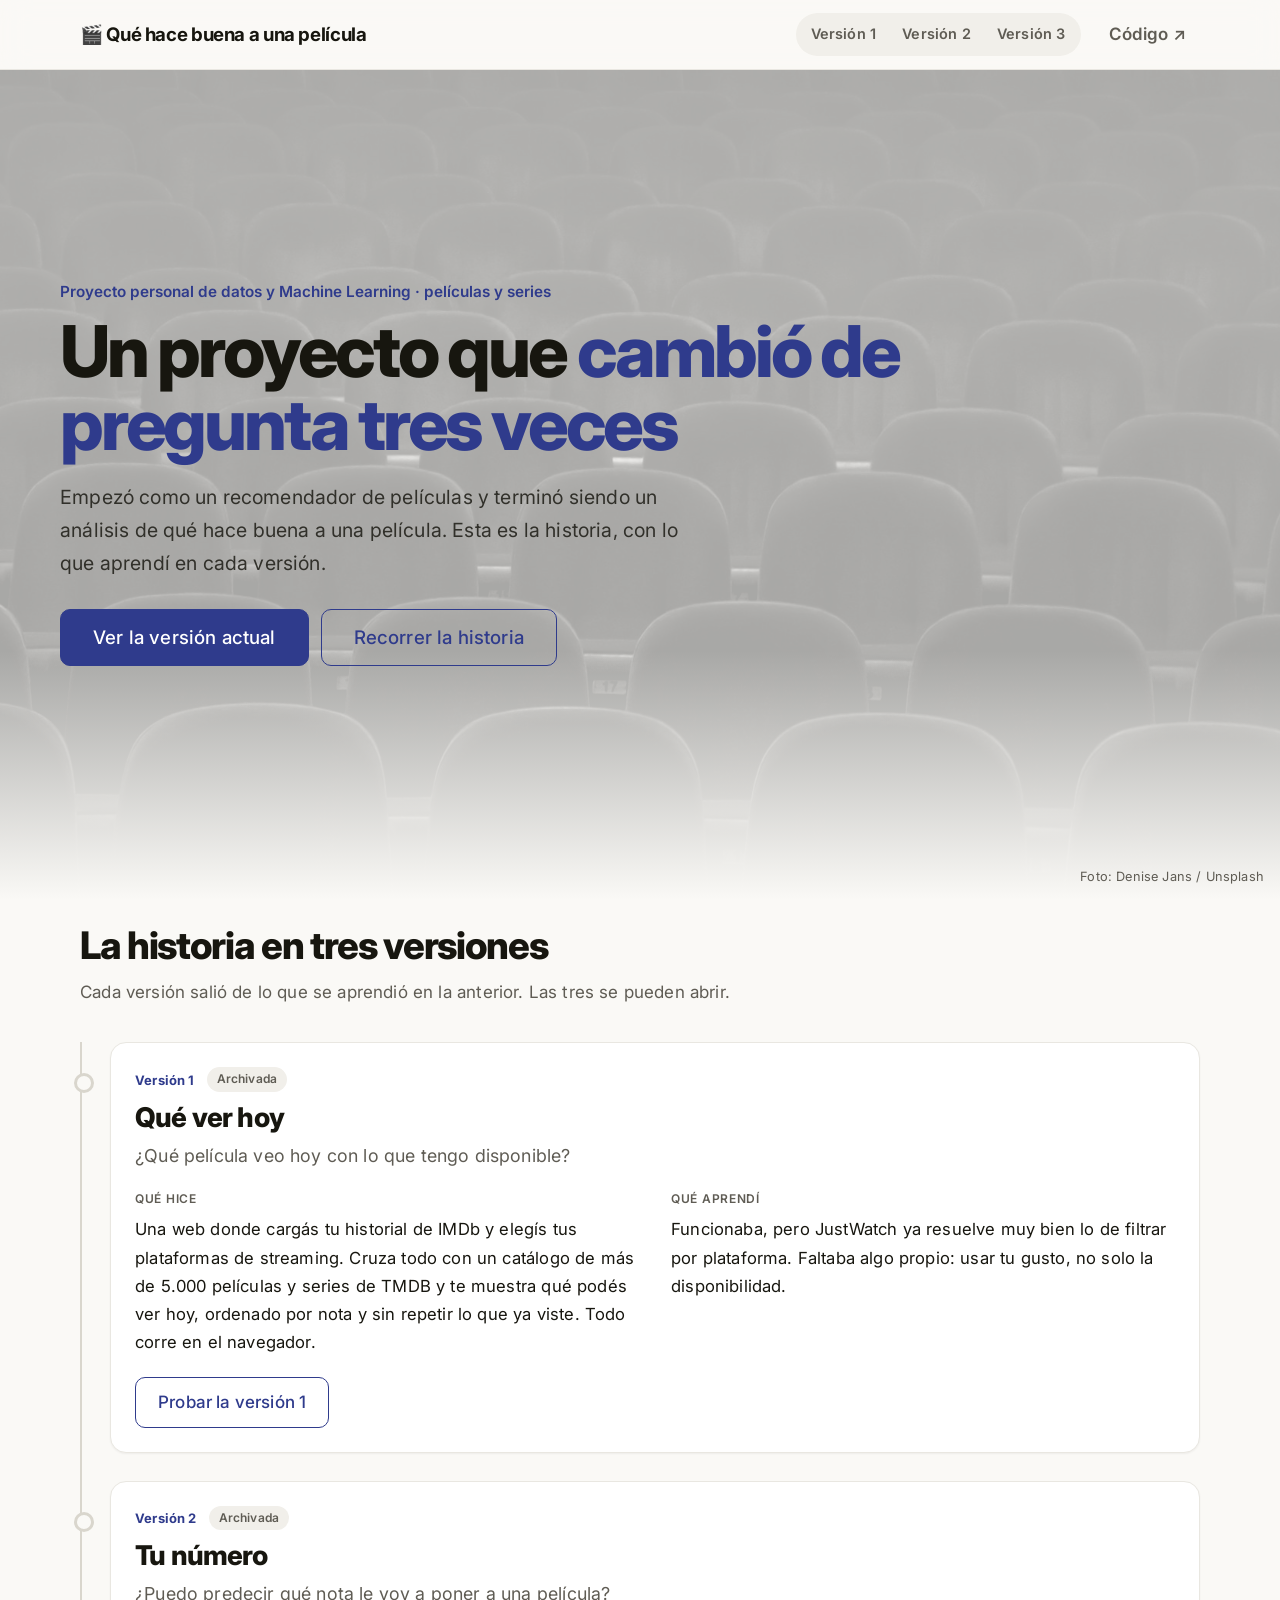
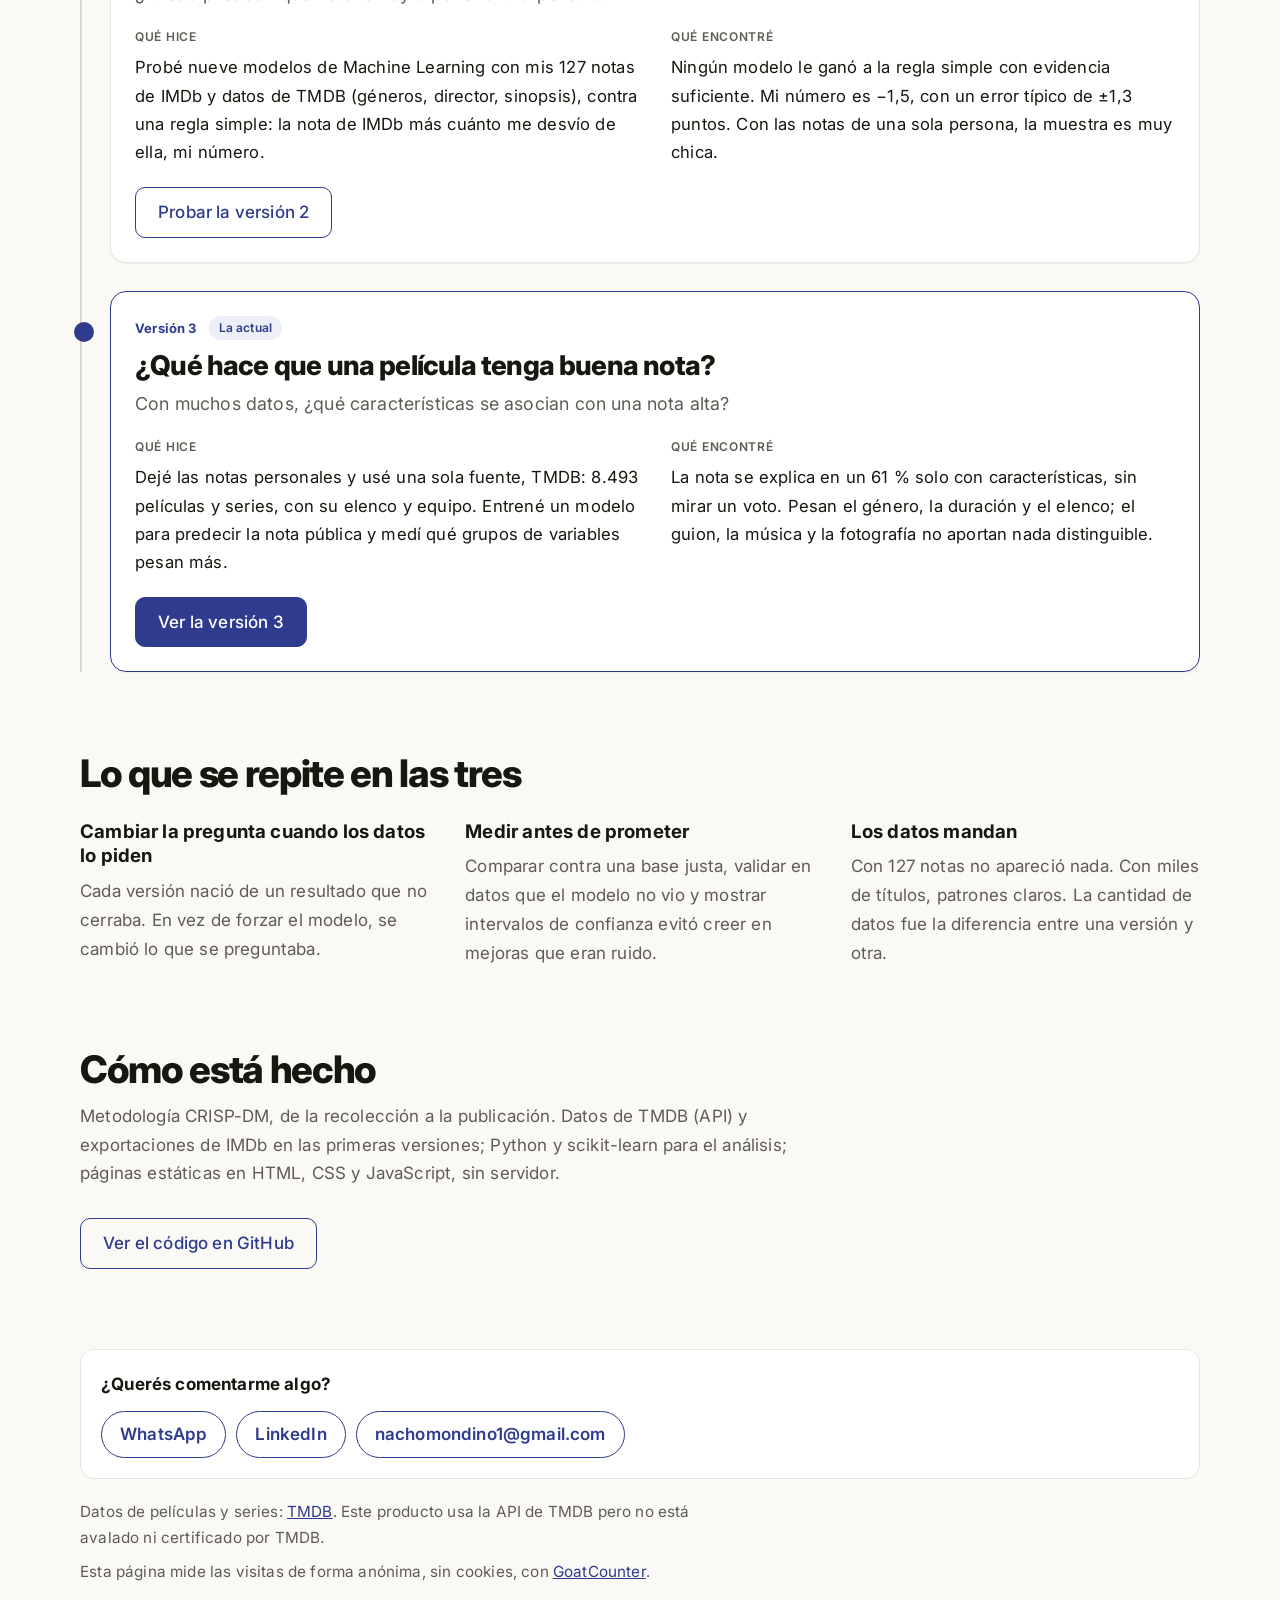
==== commit 97295541: "Landing del proyecto con la historia de las tres versiones; la versión 3 pasa a docs/v3 - Nueva port" ====
--- a/docs/index.html
+++ b/docs/index.html
@@ -3,16 +3,15 @@
 <head>
 <meta charset="utf-8">
 <meta name="viewport" content="width=device-width, initial-scale=1">
-<title>¿Qué hace que una película tenga buena nota?</title>
-<meta name="description" content="Un proyecto de Machine Learning con 8.493 películas y series de TMDB: qué características pesan más en la nota pública. Género, duración y elenco aportan; guion y música no.">
+<title>Un proyecto de películas en tres versiones</title>
+<meta name="description" content="Un proyecto personal de datos y Machine Learning que cambió de pregunta tres veces: de un recomendador de películas a un análisis de qué hace buena a una película. La historia, con lo que se aprendió en cada versión.">
 <link rel="icon" href="data:image/svg+xml,%3Csvg xmlns='http://www.w3.org/2000/svg' viewBox='0 0 100 100'%3E%3Ctext y='.9em' font-size='90'%3E%F0%9F%8E%AC%3C/text%3E%3C/svg%3E">
 <link rel="preconnect" href="https://fonts.googleapis.com">
 <link rel="preconnect" href="https://fonts.gstatic.com" crossorigin>
-<link rel="stylesheet" href="https://fonts.googleapis.com/css2?family=Inter:wght@400;500;600;700;800&family=IBM+Plex+Mono:wght@400;500&display=swap" media="print" onload="this.media='all'">
-<noscript><link rel="stylesheet" href="https://fonts.googleapis.com/css2?family=Inter:wght@400;500;600;700;800&family=IBM+Plex+Mono:wght@400;500&display=swap"></noscript>
+<link rel="stylesheet" href="https://fonts.googleapis.com/css2?family=Inter:wght@400;500;600;700;800&display=swap" media="print" onload="this.media='all'">
+<noscript><link rel="stylesheet" href="https://fonts.googleapis.com/css2?family=Inter:wght@400;500;600;700;800&display=swap"></noscript>
 <link rel="stylesheet" href="css/style.css">
-<link rel="stylesheet" href="css/proyecto.css">
-<link rel="preload" as="fetch" href="data/model_results.json" crossorigin="anonymous">
+<link rel="stylesheet" href="css/landing.css">
 <link rel="preload" as="image" href="media/hero.jpg" fetchpriority="high">
 </head>
 <body>
@@ -21,418 +20,107 @@
 <script src="js/shared.js"></script>
 <script>renderHeader()</script>
 
+<!-- Landing de todo el proyecto: la historia de las tres versiones. Cada versión vive en su carpeta (v1, v2, v3).
+     Los números de las tarjetas son los de cada versión al momento de publicarla. -->
 <section class="hero" id="inicio">
   <div class="hero-inner">
-    <p class="eyebrow">Proyecto de datos con Machine Learning · películas y series de TMDB</p>
-    <h1 class="hero-title">¿Qué hace que una película <span class="kw">tenga buena nota?</span></h1>
-    <p class="hero-sub">Entrené un modelo con la nota pública de miles de películas y series para ver qué características pesan más. Esto es lo que encontré.</p>
-    <div class="hero-eq" id="hero-stats">
-      <div class="heq"><b>6.774</b><span>títulos analizados</span></div>
-      <div class="heq"><b>0,46</b><span>error medio del modelo, contra 0,77 de predecir el promedio</span></div>
-      <div class="heq res"><b>61 %</b><span>de la variación de la nota se explica</span></div>
-    </div>
+    <p class="eyebrow">Proyecto personal de datos y Machine Learning · películas y series</p>
+    <h1 class="hero-title">Un proyecto que <span class="kw">cambió de pregunta tres veces</span></h1>
+    <p class="hero-sub">Empezó como un recomendador de películas y terminó siendo un análisis de qué hace buena a una película. Esta es la historia, con lo que aprendí en cada versión.</p>
     <div class="hero-actions">
-      <a class="btn btn--hero" href="#conclusiones">Ver las conclusiones</a>
-      <a class="btn btn--ghost btn--hero" href="#flujo">Ver cómo se hizo</a>
+      <a class="btn btn--hero" href="v3/index.html" data-track="landing/v3">Ver la versión actual</a>
+      <a class="btn btn--ghost btn--hero" href="#historia">Recorrer la historia</a>
     </div>
   </div>
   <div class="hero-credit">Foto: Denise Jans / Unsplash</div>
 </section>
 
-<main class="wrap proy">
-  <nav class="secnav" aria-label="Secciones de la página">
-    <a href="#conclusiones">Conclusiones</a>
-    <span class="grp">Cómo llegué</span>
-    <a href="#flujo">Cómo se hizo</a>
-    <a href="#datos">Los datos</a>
-    <a href="#resultados">Los modelos</a>
-    <span class="grp">Historia</span>
-    <a href="#versiones">Versiones</a>
-  </nav>
+<main class="wrap landing">
+  <section id="historia" aria-labelledby="h-historia">
+    <h2 class="part" id="h-historia">La historia en tres versiones</h2>
+    <p class="part-sub">Cada versión salió de lo que se aprendió en la anterior. Las tres se pueden abrir.</p>
 
-  <!-- ================= CONCLUSIONES ================= -->
-  <section id="conclusiones" aria-labelledby="h-conclusiones">
-    <p class="phase-tag">Fase 04 · Evaluar contra el objetivo</p>
-    <h2 class="part" id="h-conclusiones">Conclusiones</h2>
-    <p class="part-sub">Lo que se saca de los resultados. Lo que sigue explica cómo se llegó hasta acá.</p>
+    <ol class="timeline">
+      <li class="step-v">
+        <div class="step-head"><span class="step-tag">Versión 1</span><span class="step-state">Archivada</span></div>
+        <h3>Qué ver hoy</h3>
+        <p class="question">¿Qué película veo hoy con lo que tengo disponible?</p>
+        <div class="step-cols">
+          <div>
+            <div class="label">Qué hice</div>
+            <p>Una web donde cargás tu historial de IMDb y elegís tus plataformas de streaming. Cruza todo con un catálogo de más de 5.000 películas y series de TMDB y te muestra qué podés ver hoy, ordenado por nota y sin repetir lo que ya viste. Todo corre en el navegador.</p>
+          </div>
+          <div>
+            <div class="label">Qué aprendí</div>
+            <p>Funcionaba, pero JustWatch ya resuelve muy bien lo de filtrar por plataforma. Faltaba algo propio: usar tu gusto, no solo la disponibilidad.</p>
+          </div>
+        </div>
+        <a class="btn btn--ghost" href="v1/index.html" data-track="landing/v1">Probar la versión 1</a>
+      </li>
 
-    <div class="finding">
-      <p class="finding-main">La nota de una película se puede predecir bastante bien solo con sus características, sin mirar un solo voto.</p>
-      <p class="finding-sub">Con formato, duración, año, géneros, elenco y plataformas, el modelo explica el <b data-v="r2pct">61</b> % de la variación de la nota pública y se equivoca <b data-v="mae">0,46</b> puntos en promedio, contra <b data-v="maeBase">0,77</b> si siempre se predijera el promedio.</p>
-    </div>
+      <li class="step-v">
+        <div class="step-head"><span class="step-tag">Versión 2</span><span class="step-state">Archivada</span></div>
+        <h3>Tu número</h3>
+        <p class="question">¿Puedo predecir qué nota le voy a poner a una película?</p>
+        <div class="step-cols">
+          <div>
+            <div class="label">Qué hice</div>
+            <p>Probé nueve modelos de Machine Learning con mis 127 notas de IMDb y datos de TMDB (géneros, director, sinopsis), contra una regla simple: la nota de IMDb más cuánto me desvío de ella, mi número.</p>
+          </div>
+          <div>
+            <div class="label">Qué encontré</div>
+            <p>Ningún modelo le ganó a la regla simple con evidencia suficiente. Mi número es −1,5, con un error típico de ±1,3 puntos. Con las notas de una sola persona, la muestra es muy chica.</p>
+          </div>
+        </div>
+        <a class="btn btn--ghost" href="v2/index.html" data-track="landing/v2">Probar la versión 2</a>
+      </li>
 
-    <div class="updown">
+      <li class="step-v current">
+        <div class="step-head"><span class="step-tag">Versión 3</span><span class="step-state">La actual</span></div>
+        <h3>¿Qué hace que una película tenga buena nota?</h3>
+        <p class="question">Con muchos datos, ¿qué características se asocian con una nota alta?</p>
+        <div class="step-cols">
+          <div>
+            <div class="label">Qué hice</div>
+            <p>Dejé las notas personales y usé una sola fuente, TMDB: 8.493 películas y series, con su elenco y equipo. Entrené un modelo para predecir la nota pública y medí qué grupos de variables pesan más.</p>
+          </div>
+          <div>
+            <div class="label">Qué encontré</div>
+            <p>La nota se explica en un 61 % solo con características, sin mirar un voto. Pesan el género, la duración y el elenco; el guion, la música y la fotografía no aportan nada distinguible.</p>
+          </div>
+        </div>
+        <a class="btn" href="v3/index.html" data-track="landing/v3b">Ver la versión 3</a>
+      </li>
+    </ol>
+  </section>
+
+  <section class="threads" aria-labelledby="h-hilo">
+    <h2 class="part" id="h-hilo">Lo que se repite en las tres</h2>
+    <div class="read">
       <div>
-        <h3>Lo que sube la nota</h3>
-        <ul class="eff-list" id="eff-up"></ul>
+        <h3>Cambiar la pregunta cuando los datos lo piden</h3>
+        <p>Cada versión nació de un resultado que no cerraba. En vez de forzar el modelo, se cambió lo que se preguntaba.</p>
       </div>
       <div>
-        <h3>Lo que baja la nota</h3>
-        <ul class="eff-list" id="eff-down"></ul>
-      </div>
-    </div>
-    <p class="note-line">Puntos de nota de TMDB, manteniendo lo demás igual. Sale de una regresión con 300 remuestreos; entre corchetes, el intervalo de confianza.</p>
-
-    <div class="read concl">
-      <div>
-        <h3>El género y la duración dicen más que quién la hace</h3>
-        <p>Los géneros son el grupo que más información propia aporta. El documental y la animación suben la nota cerca de <b data-v="docEff">0,8</b> puntos y el terror la baja unos <b data-v="terrorEff">0,3</b>. Cada hora más de duración suma unos <b data-v="durEff">0,4</b> puntos.</p>
+        <h3>Medir antes de prometer</h3>
+        <p>Comparar contra una base justa, validar en datos que el modelo no vio y mostrar intervalos de confianza evitó creer en mejoras que eran ruido.</p>
       </div>
       <div>
-        <h3>El elenco aporta; el guion y la música, no</h3>
-        <p>Sumar elenco y equipo sube el R² de <b data-v="r2NoCast">0,59</b> a <b data-v="r2">0,61</b>, y casi todo viene del elenco. Un elenco más conocido se asocia con mejor nota. El guion, la música y la fotografía no aportan nada que se distinga del ruido, ni el largo de la sinopsis.</p>
-      </div>
-      <div>
-        <h3>Las series tienen notas más altas y más parejas</h3>
-        <p>Promedian <b data-v="tvMean">7,7</b> contra <b data-v="movieMean">6,6</b> de las películas, con mucha menos dispersión. Por eso casi no se puede predecir la nota de una serie con estas variables (R² <b data-v="tvR2">0,14</b>).</p>
-      </div>
-      <div>
-        <h3>Director, año y plataformas aportan poco</h3>
-        <p>Un director con trayectoria (3 o más títulos en el catálogo) suma unos <b data-v="dirEff">0,2</b> puntos, pero su información ya viene en buena parte del elenco y del género. El año y las plataformas aportan efectos chicos.</p>
-      </div>
-    </div>
-
-    <div class="read concl">
-      <div>
-        <h3>Lo que no se puede concluir</h3>
-        <ul>
-          <li><b>Que algo cause la nota.</b> Que los documentales tengan mejor nota no significa que filmar uno mejore una película. Son asociaciones.</li>
-          <li><b>Que valga para todas las películas.</b> El catálogo son los títulos disponibles en plataformas en Argentina, los más populares de cada una. La ventaja de las series refleja en parte quién las vota.</li>
-          <li><b>Nada sobre presupuesto, premios o marketing.</b> No estaban en los datos.</li>
-        </ul>
-      </div>
-      <div>
-        <h3>Lo que aprendí</h3>
-        <ul>
-          <li>Con pocos datos (mis propias notas de IMDb, 127) no se encontró nada. Con miles de títulos aparecieron patrones claros.</li>
-          <li>Medir la importancia de dos maneras, al mezclar y al sacar un grupo, evita confundir una variable con otra que lleva la misma información.</li>
-          <li>Dejar afuera la popularidad y los votos, que dependen de la nota, cambia lo que el modelo cuenta.</li>
-        </ul>
+        <h3>Los datos mandan</h3>
+        <p>Con 127 notas no apareció nada. Con miles de títulos, patrones claros. La cantidad de datos fue la diferencia entre una versión y otra.</p>
       </div>
     </div>
   </section>
 
-  <!-- ================= CÓMO SE HIZO ================= -->
-  <section id="flujo" aria-labelledby="h-flujo">
-    <p class="phase-tag">Metodología · fases 00 a 05</p>
-    <h2 class="part" id="h-flujo">Cómo se hizo</h2>
-    <p class="part-sub">Un proyecto CRISP-DM con una sola fuente de datos: la API de TMDB.</p>
-
-    <div class="route" aria-label="Recorrido del dato">
-      <span class="node">API de TMDB</span><span class="arrow">→</span><span class="node">JSON crudo</span>
-      <span class="arrow">→</span><span class="node">Tabla de variables</span>
-      <span class="arrow">→</span><span class="node">Modelo de la nota</span>
-      <span class="arrow">→</span><span class="node">Importancia y efectos</span>
-      <span class="arrow">→</span><span class="node end">Esta página</span>
-    </div>
-    <p class="route-cap">Cada fase es una carpeta del repositorio, en el orden de CRISP-DM. Lo que entra y sale de cada una vive en <code>data/&lt;fase&gt;/</code>.</p>
-
-    <div class="phases">
-      <article class="phase">
-        <div class="num">00</div>
-        <div>
-          <h2>Entender el negocio</h2>
-          <p class="what">Entender qué características de una película o serie se asocian con una nota pública alta o baja.</p>
-          <div class="cols">
-            <div>
-              <div class="label">Qué se define</div>
-              <ul class="tasks">
-                <li><b>Objetivo de datos</b><span>Predecir la nota pública de TMDB (de 1 a 10) a partir de las características del título.</span></li>
-                <li><b>Criterio de éxito</b><span>Predecir mejor que el promedio en datos que el modelo no vio, y poder decir qué variables pesan.</span></li>
-              </ul>
-            </div>
-            <div>
-              <div class="label">Dónde vive</div>
-              <div class="io"><div><span class="mono">00_business_understanding/business_understanding.md</span></div></div>
-            </div>
-          </div>
-        </div>
-      </article>
-
-      <article class="phase">
-        <div class="num">01</div>
-        <div>
-          <h2>Comprender los datos</h2>
-          <p class="what">Recolectar, describir y explorar. Todavía no se modifica nada: los datos quedan crudos.</p>
-          <div class="cols">
-            <div>
-              <div class="label">Qué se hace</div>
-              <ul class="tasks">
-                <li><b>Recolectar el catálogo</b><span><code>refresh_tmdb_data.py</code> baja de TMDB los títulos más populares de cada plataforma disponible en Argentina.</span></li>
-                <li><b>Recolectar elencos y equipo</b><span><code>fetch_credits.py</code> baja el reparto principal, los directores, guionistas, compositor y director de fotografía de cada título.</span></li>
-                <li><b>Describir y explorar</b><span>La variable que se quiere predecir y las que la explican están en la sección <a href="#datos">Los datos</a>.</span></li>
-                <li><b>Verificar calidad</b><span><code>verify_data_quality.py</code> revisa formatos y cobertura sin tocar los datos.</span></li>
-              </ul>
-            </div>
-            <div>
-              <div class="label">Datos</div>
-              <div class="io">
-                <div class="in">API de TMDB (automático)</div>
-                <div class="out">tmdb/tmdb_titles.jsonl</div>
-                <div class="out">tmdb/credits.jsonl</div>
-              </div>
-            </div>
-          </div>
-          <div class="facts">
-            <div class="fact"><b id="f-total">8.493</b><span>películas y series</span></div>
-            <div class="fact"><b id="f-model">6.774</b><span>con al menos 100 votos</span></div>
-            <div class="fact"><b>1</b><span>fuente de datos</span></div>
-          </div>
-        </div>
-      </article>
-
-      <article class="phase">
-        <div class="num">02</div>
-        <div>
-          <h2>Preparar los datos</h2>
-          <p class="what">Acá sí se transforma: limpiar, dar formato y construir las variables.</p>
-          <div class="cols">
-            <div>
-              <div class="label">Qué se hace</div>
-              <ul class="tasks">
-                <li><b>Limpiar y dar formato</b><span>Un solo vocabulario de géneros (los de series se llevan al de películas) y títulos duplicados fuera.</span></li>
-                <li><b>Construir variables</b><span>Indicadores por género y por plataforma, trayectoria del director y del elenco, largo de la sinopsis.</span></li>
-                <li><b>Seleccionar</b><span>La popularidad y los votos de cada título quedan afuera del análisis principal: dependen de la nota, no la explican.</span></li>
-              </ul>
-            </div>
-            <div>
-              <div class="label">Datos</div>
-              <div class="io">
-                <div class="in">tmdb/tmdb_titles.jsonl, credits.jsonl</div>
-                <div class="out">02_data_preparation/titles_features.csv</div>
-              </div>
-              <p class="note-line">Script: <code>02_data_preparation/prepare_titles.py</code></p>
-            </div>
-          </div>
-        </div>
-      </article>
-
-      <article class="phase">
-        <div class="num">03</div>
-        <div>
-          <h2>Modelar</h2>
-          <p class="what">Cuatro tareas de CRISP-DM, con el código en <code>drivers_model.py</code>.</p>
-          <div class="cols">
-            <div>
-              <div class="label">Qué se hace</div>
-              <ul class="tasks">
-                <li><b>Seleccionar la técnica</b><span>Aprendizaje supervisado, regresión. La respuesta es la nota de TMDB y las predictoras son las de la sección <a href="#datos">Los datos</a>. Modelo: gradient boosting.</span></li>
-                <li><b>Diseño de la prueba</b><span>Validación cruzada de 5 folds repetida 2 veces, siempre en datos no vistos. Base a superar: predecir el promedio. Métricas: R² y error medio.</span></li>
-                <li><b>Construir el modelo</b><span>El director, el elenco y el equipo se codifican con el promedio de nota de sus otros títulos, calculado solo con datos de entrenamiento y dejando afuera el propio título.</span></li>
-                <li><b>Evaluar el modelo</b><span>Importancia de cada grupo de variables (al mezclarlo y al sacarlo), efectos ajustados con bootstrap y pruebas de robustez.</span></li>
-              </ul>
-            </div>
-            <div>
-              <div class="label">Datos</div>
-              <div class="io">
-                <div class="in">02_data_preparation/titles_features.csv</div>
-                <div class="out">03_modeling/drivers_results.json</div>
-              </div>
-            </div>
-          </div>
-          <div class="facts">
-            <div class="fact"><b>5 × 2</b><span>validación cruzada repetida</span></div>
-            <div class="fact"><b>300</b><span>remuestreos para los intervalos</span></div>
-            <div class="fact"><b>5</b><span>recortes de robustez</span></div>
-          </div>
-        </div>
-      </article>
-
-      <article class="phase">
-        <div class="num">04</div>
-        <div>
-          <h2>Evaluar contra el objetivo</h2>
-          <p class="what">Mirar los resultados con el criterio de éxito de la fase 00.</p>
-          <div class="cols">
-            <div>
-              <div class="label">Qué se concluyó</div>
-              <ul class="tasks">
-                <li><b>Se cumplió el criterio</b><span>El modelo predice mejor que el promedio, en datos que no vio, y permite decir qué variables pesan.</span></li>
-                <li><b>Lo que se puede decir con confianza</b><span>El género, la duración y el elenco: son efectos grandes y estables ante distintos recortes.</span></li>
-                <li><b>Lo que no</b><span>Los efectos chicos (año, plataformas), cualquier causa, y la nota de las series.</span></li>
-              </ul>
-            </div>
-            <div>
-              <div class="label">Dónde vive</div>
-              <div class="io"><div><span class="mono">Conclusiones, arriba en esta página</span></div></div>
-            </div>
-          </div>
-        </div>
-      </article>
-
-      <article class="phase">
-        <div class="num">05</div>
-        <div>
-          <h2>Publicar en la web</h2>
-          <p class="what">Una página estática: no hay servidor ni base de datos. Todo lo que ves sale de un archivo de resultados.</p>
-          <div class="cols">
-            <div>
-              <div class="label">Cómo se actualiza</div>
-              <ul class="tasks">
-                <li><b>Correr el análisis</b><span><code>make drivers</code> prepara los datos y entrena los modelos.</span></li>
-                <li><b>Publicar los resultados</b><span><code>make results</code> deja los números listos para esta página.</span></li>
-              </ul>
-            </div>
-            <div>
-              <div class="label">Datos</div>
-              <div class="io">
-                <div class="in">03_modeling/drivers_results.json</div>
-                <div class="out">docs/data/model_results.json</div>
-              </div>
-            </div>
-          </div>
-        </div>
-      </article>
-    </div>
-  </section>
-
-  <!-- ================= LOS DATOS ================= -->
-  <section id="datos" aria-labelledby="h-datos">
-    <p class="phase-tag">Fase 01 · Comprender los datos</p>
-    <h2 class="part" id="h-datos">Los datos</h2>
-    <p class="part-sub">Describir los datos: qué hay en cada fila, qué se quiere predecir y con qué variables.</p>
-
-    <div class="facts big">
-      <div class="fact"><b id="d-rows"></b><span>filas: una película o serie</span></div>
-      <div class="fact"><b id="d-model"></b><span>con al menos 100 votos, las que se analizan</span></div>
-      <div class="fact"><b>1</b><span>variable respuesta: la nota de TMDB</span></div>
-    </div>
-
-    <div class="sect">
-      <h3>Variable respuesta: la nota de TMDB</h3>
-      <p>Es lo que el modelo intenta predecir: la nota promedio de 1 a 10 que le dieron los usuarios. Se usan los títulos con al menos 100 votos, porque con menos la nota es muy ruidosa.</p>
-      <div class="two">
-        <div>
-          <div class="chart" id="d-histo" role="img" aria-label="Cantidad de títulos por nota"></div>
-          <span class="src">Fuente: tmdb_titles.jsonl, campo vote_average</span>
-        </div>
-        <div>
-          <ul class="tasks" id="d-resp"></ul>
-        </div>
-      </div>
-    </div>
-
-    <div class="sect">
-      <h3>Variables predictoras</h3>
-      <p>Lo que se sabe de un título sin mirar ninguna opinión. Todas salen de TMDB.</p>
-      <div class="table-wrap"><table class="plain" id="d-pred"></table></div>
-      <span class="src">Fuente: 02_data_preparation/prepare_titles.py · la popularidad y los votos del título no entran: dependen de la nota</span>
-    </div>
-
-    <div class="sect">
-      <h3>Calidad de los datos</h3>
-      <p>Qué parte de los títulos tiene cada dato. Lo que falta se completa en el modelo (con la mediana o con "sin dato").</p>
-      <div id="d-quality" class="quality"></div>
-    </div>
-  </section>
-
-  <!-- ================= LOS MODELOS ================= -->
-  <section id="resultados" aria-labelledby="h-resultados">
-    <p class="phase-tag">Fase 03 · Modelar</p>
-    <h2 class="part" id="h-resultados">Los modelos</h2>
-    <p class="part-sub">Los resultados completos del análisis, en datos que el modelo no vio.</p>
-
-    <div class="verdict">
-      <h2>Con miles de títulos, la nota pública sí se puede predecir</h2>
-      <p>La respuesta es la nota de TMDB. Las variables son el formato, la duración, el año, los géneros, el director, el elenco, el equipo, las plataformas y el largo de la sinopsis.</p>
-      <p id="m-cast"></p>
-      <div class="stats" id="m-stats"></div>
-    </div>
-
-    <div class="sect">
-      <h3>Qué variables pesan más</h3>
-      <p>Cuánto empeora la predicción al mezclar al azar cada grupo de variables en datos nuevos (barra azul) y cuánto empeora si el modelo nunca lo ve (barra gris). Cuando las dos difieren mucho, ese grupo comparte información con otros: por ejemplo, el formato "pesa" al mezclarlo, pero casi nada al sacarlo, porque la duración y los géneros ya lo delatan.</p>
-      <div class="chart" id="m-imp" role="img" aria-label="Importancia de cada grupo de variables"></div>
-      <div class="legend"><span><i style="background:var(--accent)"></i>Al mezclarlo en datos nuevos</span><span><i style="background:var(--line-strong)"></i>Al sacarlo del modelo</span></div>
-      <span class="src">Fuente: drivers_results.json · caída del R²</span>
-    </div>
-
-    <div class="sect">
-      <h3>Qué sube y qué baja la nota</h3>
-      <p>Efecto de cada variable manteniendo las demás iguales, en puntos de nota, con su intervalo de confianza del 95 %.</p>
-      <div class="chart" id="m-eff" role="img" aria-label="Efectos ajustados en puntos de nota"></div>
-      <span class="src">Fuente: regresión con 300 remuestreos · 03_modeling/drivers_model.py</span>
-    </div>
-
-    <div class="sect" id="m-actors" hidden>
-      <h3>Elenco: ¿qué actores se asocian con mejores notas?</h3>
-      <p id="m-actors-sub"></p>
-      <div class="two">
-        <div><div class="label">Mejor de lo esperable</div><div class="table-wrap"><table class="plain" id="m-act-top"></table></div></div>
-        <div><div class="label">Peor de lo esperable</div><div class="table-wrap"><table class="plain" id="m-act-bot"></table></div></div>
-      </div>
-      <p class="note-box">Es una asociación, no un efecto del actor: pueden elegir bien sus proyectos, o ser parte de proyectos que ya iban a salir bien. Con 10 títulos por actor el azar pesa, y por eso conviene mirar la diferencia junto a su margen de error.</p>
-      <span class="src">Fuente: 03_modeling/drivers_model.py · diferencia entre la nota real y la que predice un modelo sin elenco, fuera de muestra</span>
-    </div>
-
-    <div class="sect">
-      <h3>¿Aguanta otros recortes?</h3>
-      <div class="table-wrap"><table id="m-rob"></table></div>
-      <span class="src">Error medio: menor es mejor. Entre paréntesis, el error de predecir siempre el promedio.</span>
-    </div>
-
-    <div class="read">
-      <div>
-        <h3>Cuidados al interpretar</h3>
-        <ul>
-          <li><b>Sesgo de selección.</b> El catálogo son los títulos disponibles en plataformas. La diferencia entre series y películas refleja en parte cómo vota la gente cada formato, no una calidad intrínseca.</li>
-          <li><b>Correlación, no causa.</b> Que los documentales tengan mejor nota no significa que filmar uno mejore una película.</li>
-          <li><b>En series casi no se predice.</b> Sus notas son más parejas y estas variables no alcanzan.</li>
-          <li><b>La popularidad del elenco es un indicador flojo.</b> La de un actor sube con sus estrenos recientes, así que en parte se parece a la popularidad del título.</li>
-        </ul>
-      </div>
-      <div>
-        <h3>Lo que falta</h3>
-        <ul>
-          <li>Presupuesto, premios, marketing y fecha de estreno exacta, que podrían explicar parte de la nota.</li>
-          <li>Probar con otros universos de títulos, no solo los disponibles en plataformas.</li>
-        </ul>
-      </div>
-    </div>
-  </section>
-
-  <!-- ================= VERSIONES ================= -->
-  <section id="versiones" aria-labelledby="h-versiones">
-    <p class="phase-tag">La historia del proyecto</p>
-    <h2 class="part" id="h-versiones">Cómo evolucionó el proyecto</h2>
-    <p class="part-sub">Tres versiones, cada una a partir de lo que se aprendió en la anterior. Las dos primeras quedan disponibles para probarlas.</p>
-
-    <div class="versions">
-      <article class="vcard">
-        <p class="vnum">Versión 1</p>
-        <h3>Qué ver hoy</h3>
-        <p>Cargás tus notas de IMDb y elegís tus plataformas de streaming. La web te muestra qué podés ver hoy, ordenado por nota y sin repetir lo que ya viste.</p>
-        <p class="vlearn"><b>Qué se aprendió.</b> JustWatch ya filtra por plataforma, así que faltaba algo que no existiera todavía.</p>
-        <a class="btn btn--ghost" href="v1/index.html">Probar la versión 1</a>
-      </article>
-      <article class="vcard">
-        <p class="vnum">Versión 2</p>
-        <h3>Tu número</h3>
-        <p>Cuánto te desviás, en promedio, de la nota de IMDb. Con ese número se estima qué nota le pondrías a cualquier película. Antes se probaron nueve modelos para mejorar esa regla.</p>
-        <p class="vlearn"><b>Qué se aprendió.</b> Ningún modelo le ganó a la nota de IMDb: con las 127 notas de una persona, la muestra es muy chica.</p>
-        <a class="btn btn--ghost" href="v2/index.html">Probar la versión 2</a>
-      </article>
-      <article class="vcard current">
-        <p class="vnum">Versión 3 · estás acá</p>
-        <h3>¿Qué hace que una película tenga buena nota?</h3>
-        <p>Sin notas personales y con una sola fuente, TMDB: miles de películas y series para ver qué características pesan más en la nota pública.</p>
-        <p class="vlearn"><b>Qué se aprendió.</b> Con más datos aparecen patrones claros: el género, la duración y el elenco.</p>
-        <a class="btn" href="#conclusiones">Ver las conclusiones</a>
-      </article>
-    </div>
-  </section>
-
-  <section class="invite" aria-labelledby="h-invite">
-    <h2 class="part" id="h-invite">Reproducilo</h2>
-    <p class="part-sub">El código y los datos están en el repositorio. Con una clave gratuita de la API de TMDB se vuelve a correr todo.</p>
-    <pre class="cmd">make drivers   # prepara los datos y entrena los modelos
-make results   # deja los números listos para esta página</pre>
-    <a class="btn btn--hero" href="https://github.com/nachomondino1/recommend_movie" target="_blank" rel="noopener" data-track="enlace/codigo">Ver el código en GitHub</a>
+  <section class="tools" aria-labelledby="h-tools">
+    <h2 class="part" id="h-tools">Cómo está hecho</h2>
+    <p class="part-sub">Metodología CRISP-DM, de la recolección a la publicación. Datos de TMDB (API) y exportaciones de IMDb en las primeras versiones; Python y scikit-learn para el análisis; páginas estáticas en HTML, CSS y JavaScript, sin servidor.</p>
+    <a class="btn btn--ghost" href="https://github.com/nachomondino1/recommend_movie" target="_blank" rel="noopener" data-track="enlace/codigo">Ver el código en GitHub</a>
   </section>
 </main>
 
 <footer id="siteFooter"></footer>
 
-<script defer src="js/pages/proyecto.js"></script>
+<script>renderSite()</script>
 </body>
 </html>
--- a/docs/css/style.css
+++ b/docs/css/style.css
@@ -184,3 +184,14 @@
 .contact-links { display: flex; flex-wrap: wrap; gap: 10px; }
 .contact-btn { display: inline-flex; align-items: center; min-height: 44px; padding: 8px 18px; border: 1px solid var(--accent); border-radius: 999px; color: var(--accent); text-decoration: none; font-weight: 600; overflow-wrap: anywhere; }
 .contact-btn:hover { background: var(--accent-soft); }
+
+/* ---- Pestañas de versión (V1 · V2 · V3) en el menú ------------------------------------------------------ */
+.top-inner { gap: 10px 14px; }
+.vtabs { display: inline-flex; gap: 2px; padding: 3px; background: var(--bg-subtle); border-radius: 999px; margin-left: auto; }
+.vtabs a { padding: 6px 12px; border-radius: 999px; color: var(--muted); text-decoration: none; font-weight: 600; font-size: .85rem; min-height: 34px; display: inline-flex; align-items: center; white-space: nowrap; }
+.vtabs a:hover { color: var(--ink); }
+.vtabs a[aria-current] { background: var(--card); color: var(--ink); box-shadow: var(--shadow-xs); }
+.vshort { display: none; }
+@media (max-width: 700px) { .vlong { display: none; } .vshort { display: inline; } .vtabs a { padding: 6px 10px; } }
+.vtabs a { gap: .3em; }
+@media (max-width: 700px) { .vtabs a { gap: 0; } }
--- a/docs/css/landing.css
+++ b/docs/css/landing.css
@@ -0,0 +1,33 @@
+/* Landing del proyecto: la historia de las tres versiones. Las clases base (hero, btn, wrap, label) vienen de style.css. */
+.hero-actions { display: flex; flex-wrap: wrap; gap: 12px; }
+.hero-title { font-size: clamp(2.4rem, 6vw, 4.2rem); max-width: 18ch; }
+.hero-title .kw { color: var(--accent); }
+.hero-sub { font-size: 1.15rem; color: var(--ink); opacity: .82; max-width: 52ch; margin: 0 0 28px; }
+@media (max-width: 520px) { .hero-actions .btn { width: 100%; } }
+
+.landing { padding-top: 24px; }
+.landing .part { font-size: clamp(26px, 4.5vw, 38px); font-weight: 800; letter-spacing: -0.035em; line-height: 1.15; margin: 0; }
+.landing .part-sub { color: var(--muted); margin-top: 10px; font-size: 17px; max-width: 70ch; }
+.landing section { scroll-margin-top: calc(var(--nav-h) + 12px); }
+.landing section + section { margin-top: 80px; }
+
+.timeline { list-style: none; margin: 36px 0 0; padding: 0 0 0 28px; border-left: 2px solid var(--border); display: grid; gap: 28px; }
+.step-v { position: relative; padding: 24px; background: var(--card); border: 1px solid var(--border-soft); border-radius: 16px; box-shadow: var(--shadow-xs); }
+.step-v::before { content: ""; position: absolute; left: -37px; top: 30px; width: 14px; height: 14px; border-radius: 50%; background: var(--bg); border: 3px solid var(--border); }
+.step-v.current { border-color: var(--accent); }
+.step-v.current::before { border-color: var(--accent); background: var(--accent); }
+.step-head { display: flex; flex-wrap: wrap; align-items: center; gap: 8px 12px; margin-bottom: 10px; }
+.step-tag { font-size: 13px; font-weight: 700; color: var(--accent); }
+.step-state { font-size: 12px; font-weight: 600; padding: 2px 10px; border-radius: 999px; background: var(--bg-subtle); color: var(--muted); }
+.step-v.current .step-state { background: var(--accent-soft); color: var(--accent); }
+.step-v h3 { font-size: 1.6rem; font-weight: 800; letter-spacing: -0.03em; line-height: 1.2; margin: 0 0 6px; }
+.question { color: var(--muted); font-size: 1.05rem; margin: 0 0 18px; max-width: 60ch; }
+.step-cols { display: grid; grid-template-columns: repeat(auto-fit, minmax(260px, 1fr)); gap: 16px 32px; margin-bottom: 20px; }
+.step-cols p { margin: 0; font-size: .98rem; }
+.step-cols .label { font-size: 12px; font-weight: 600; letter-spacing: .06em; color: var(--muted); margin-bottom: 6px; text-transform: uppercase; }
+
+.read { display: grid; grid-template-columns: repeat(auto-fit, minmax(260px, 1fr)); gap: 24px 36px; margin-top: 24px; }
+.read h3 { font-size: 1.1rem; margin: 0 0 8px; line-height: 1.3; }
+.read p { margin: 0; color: var(--muted); }
+.tools .btn { margin-top: 18px; }
+@media (max-width: 520px) { .timeline { padding-left: 18px; } .step-v { padding: 18px; } .step-v::before { left: -27px; } }
